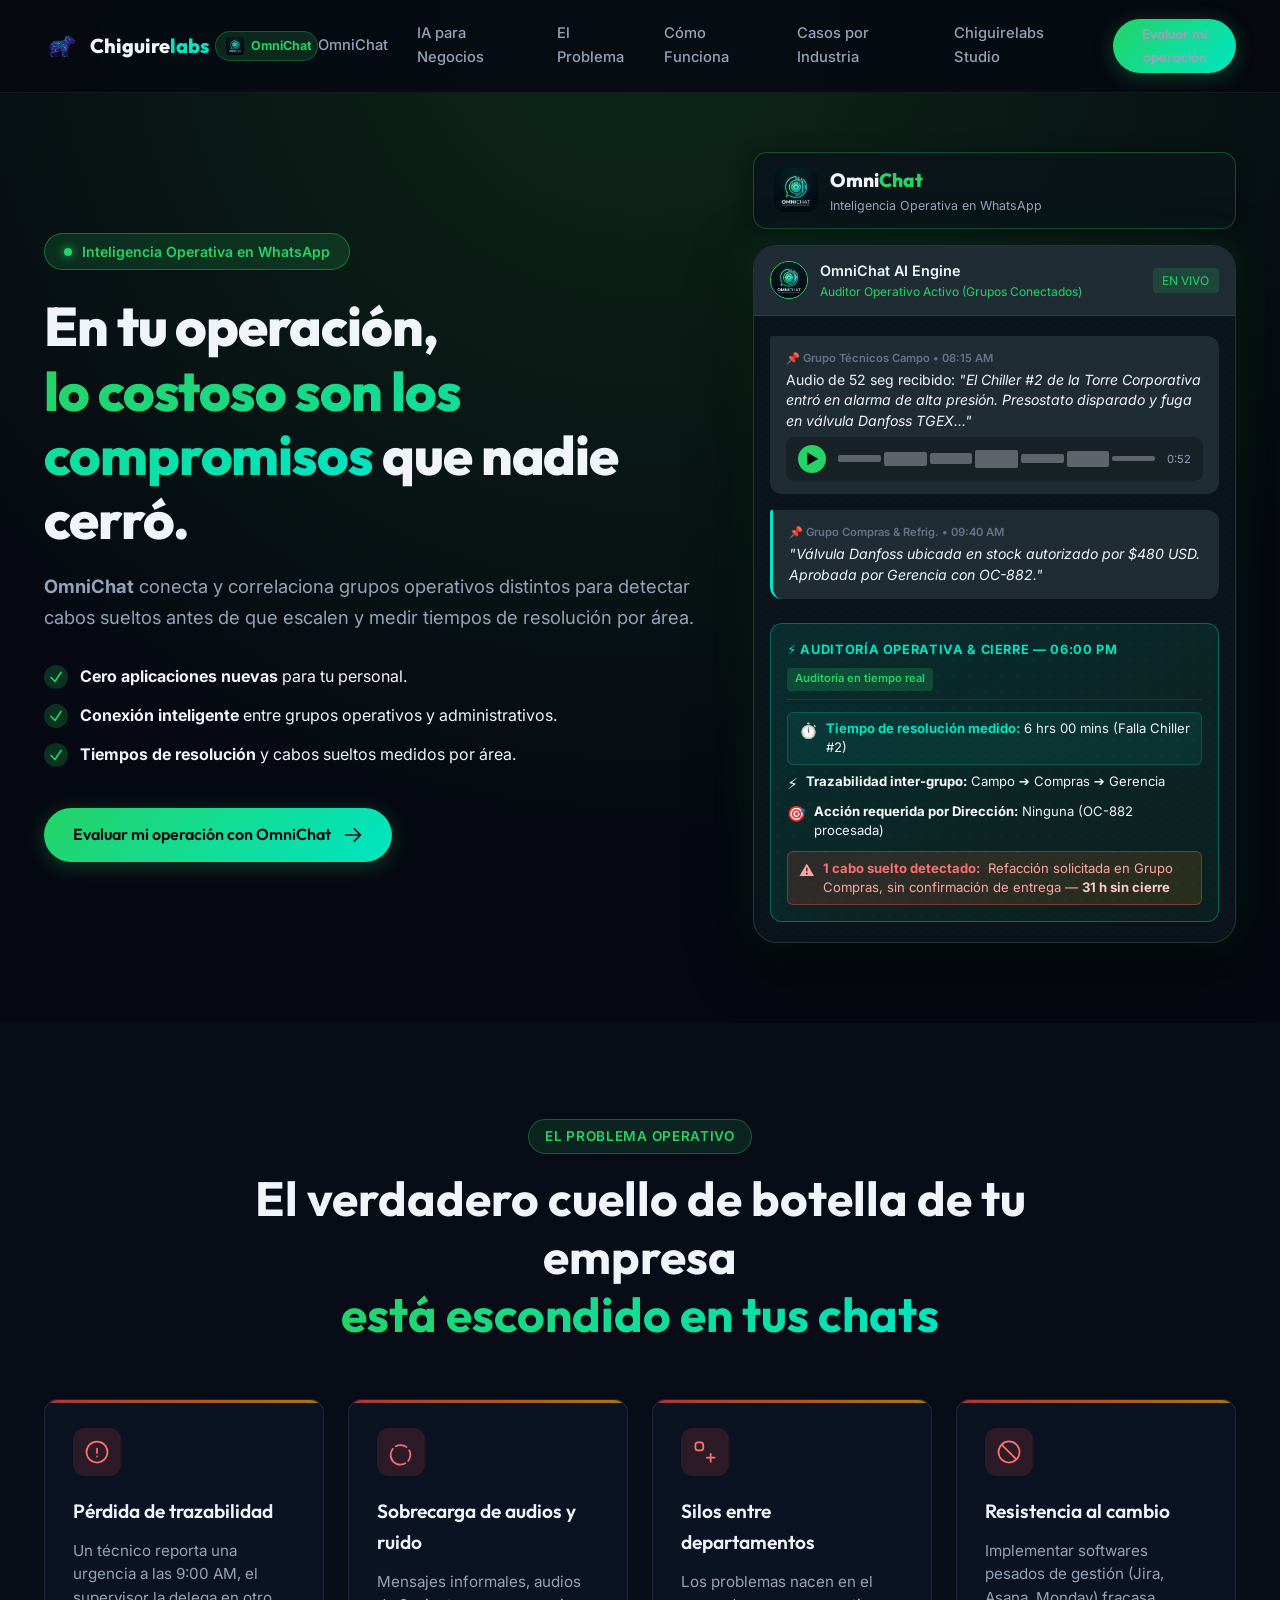
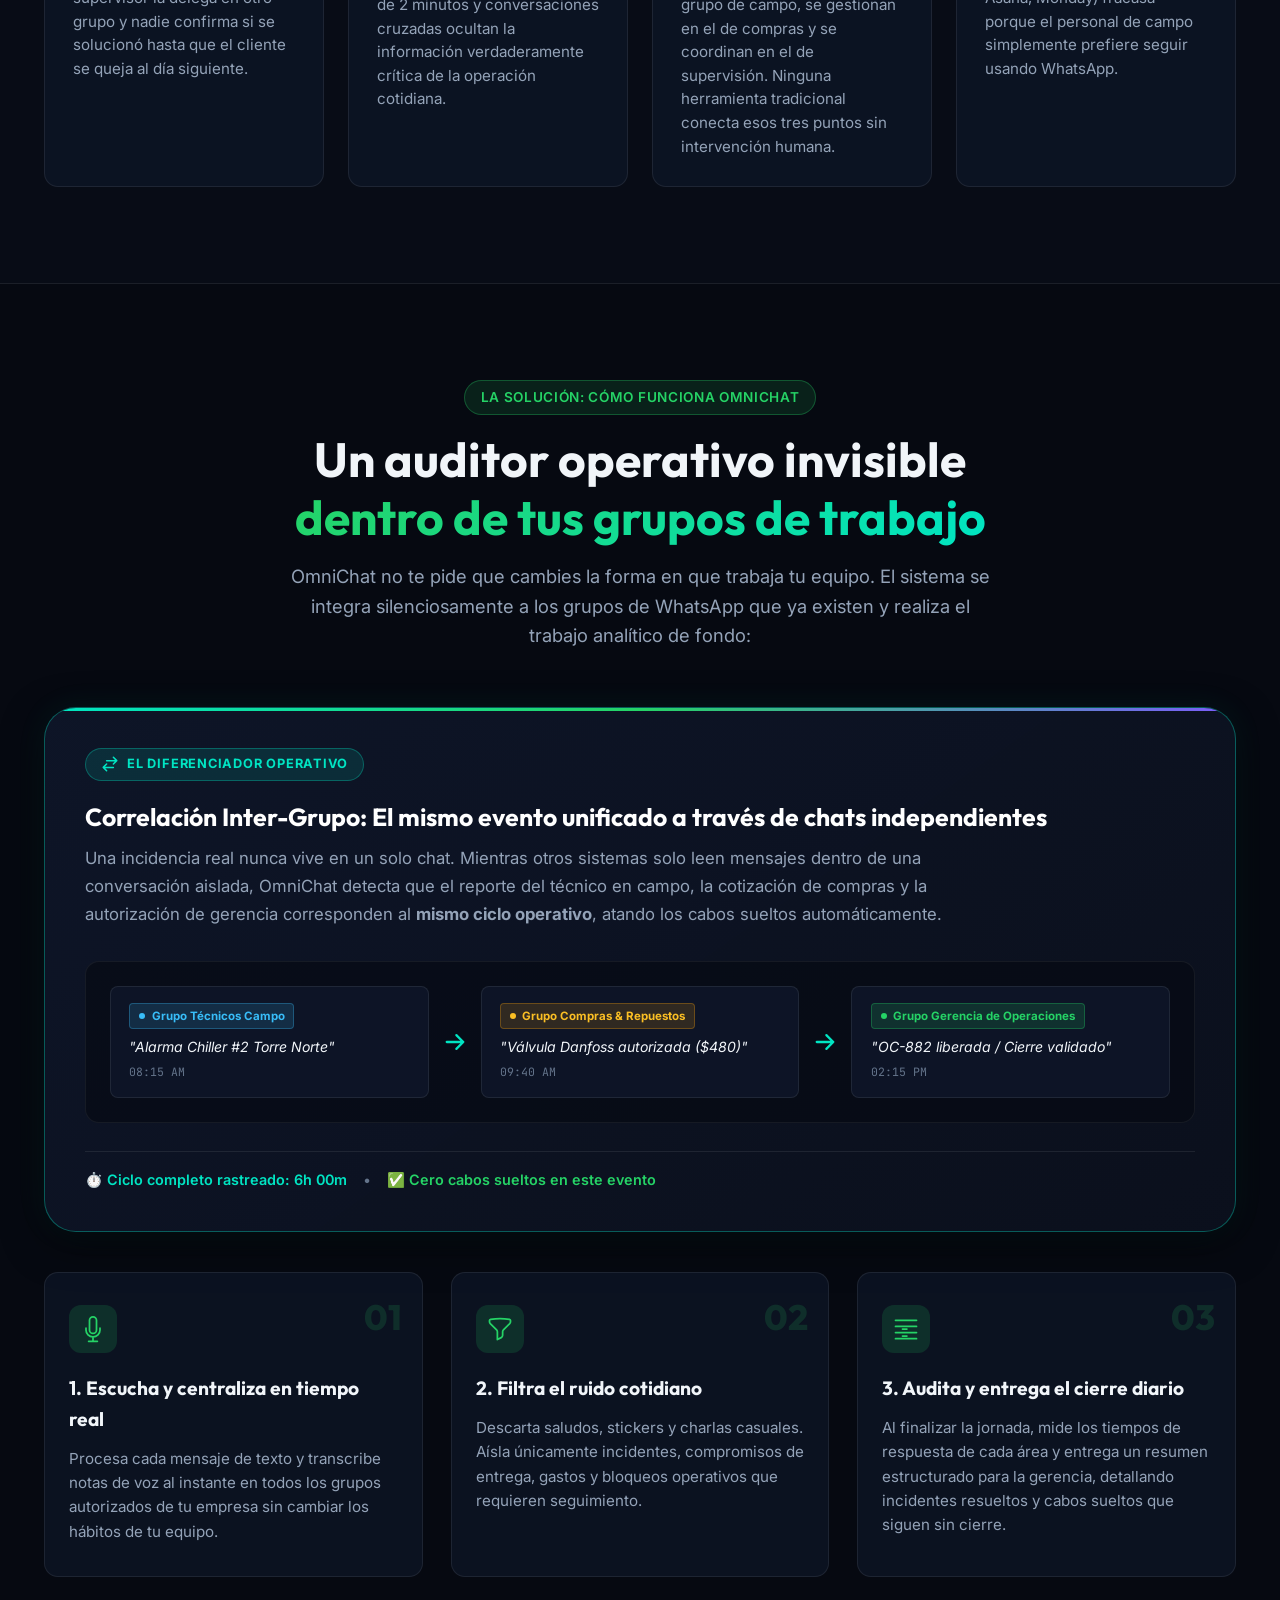
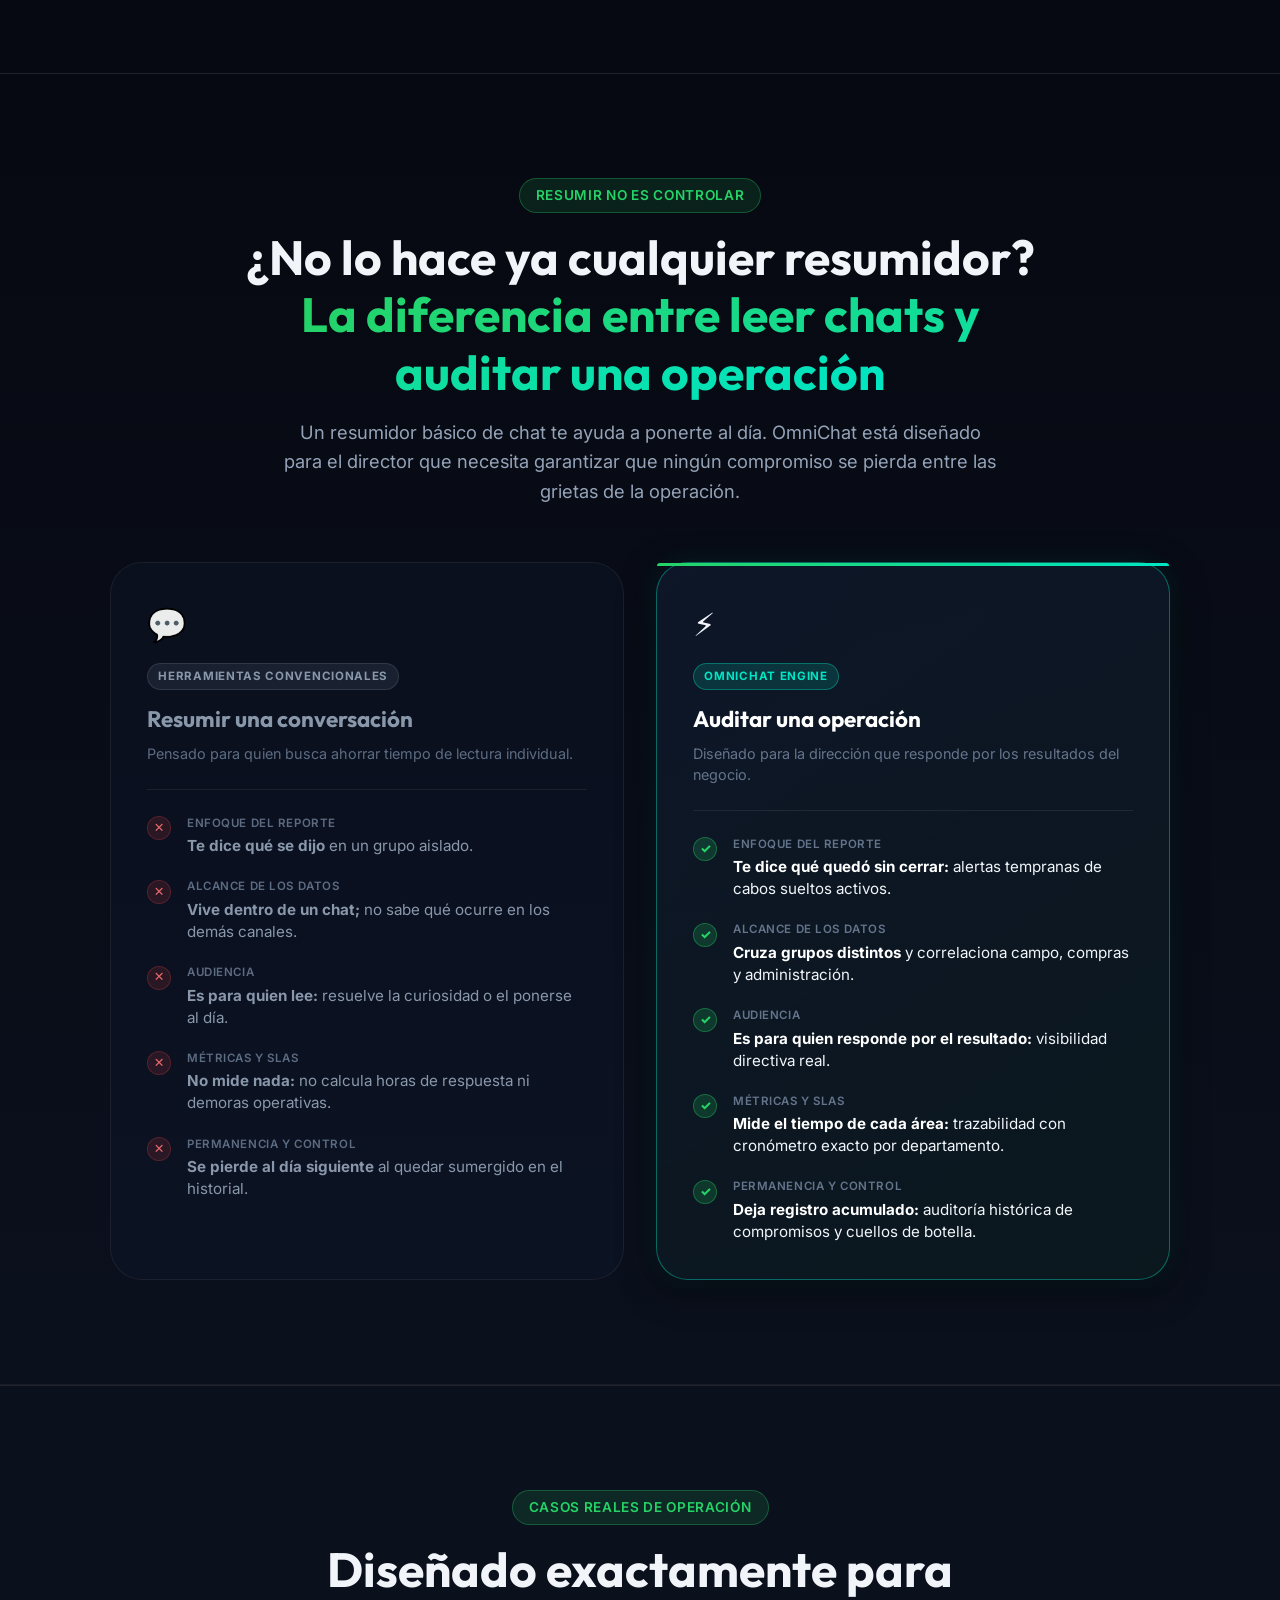
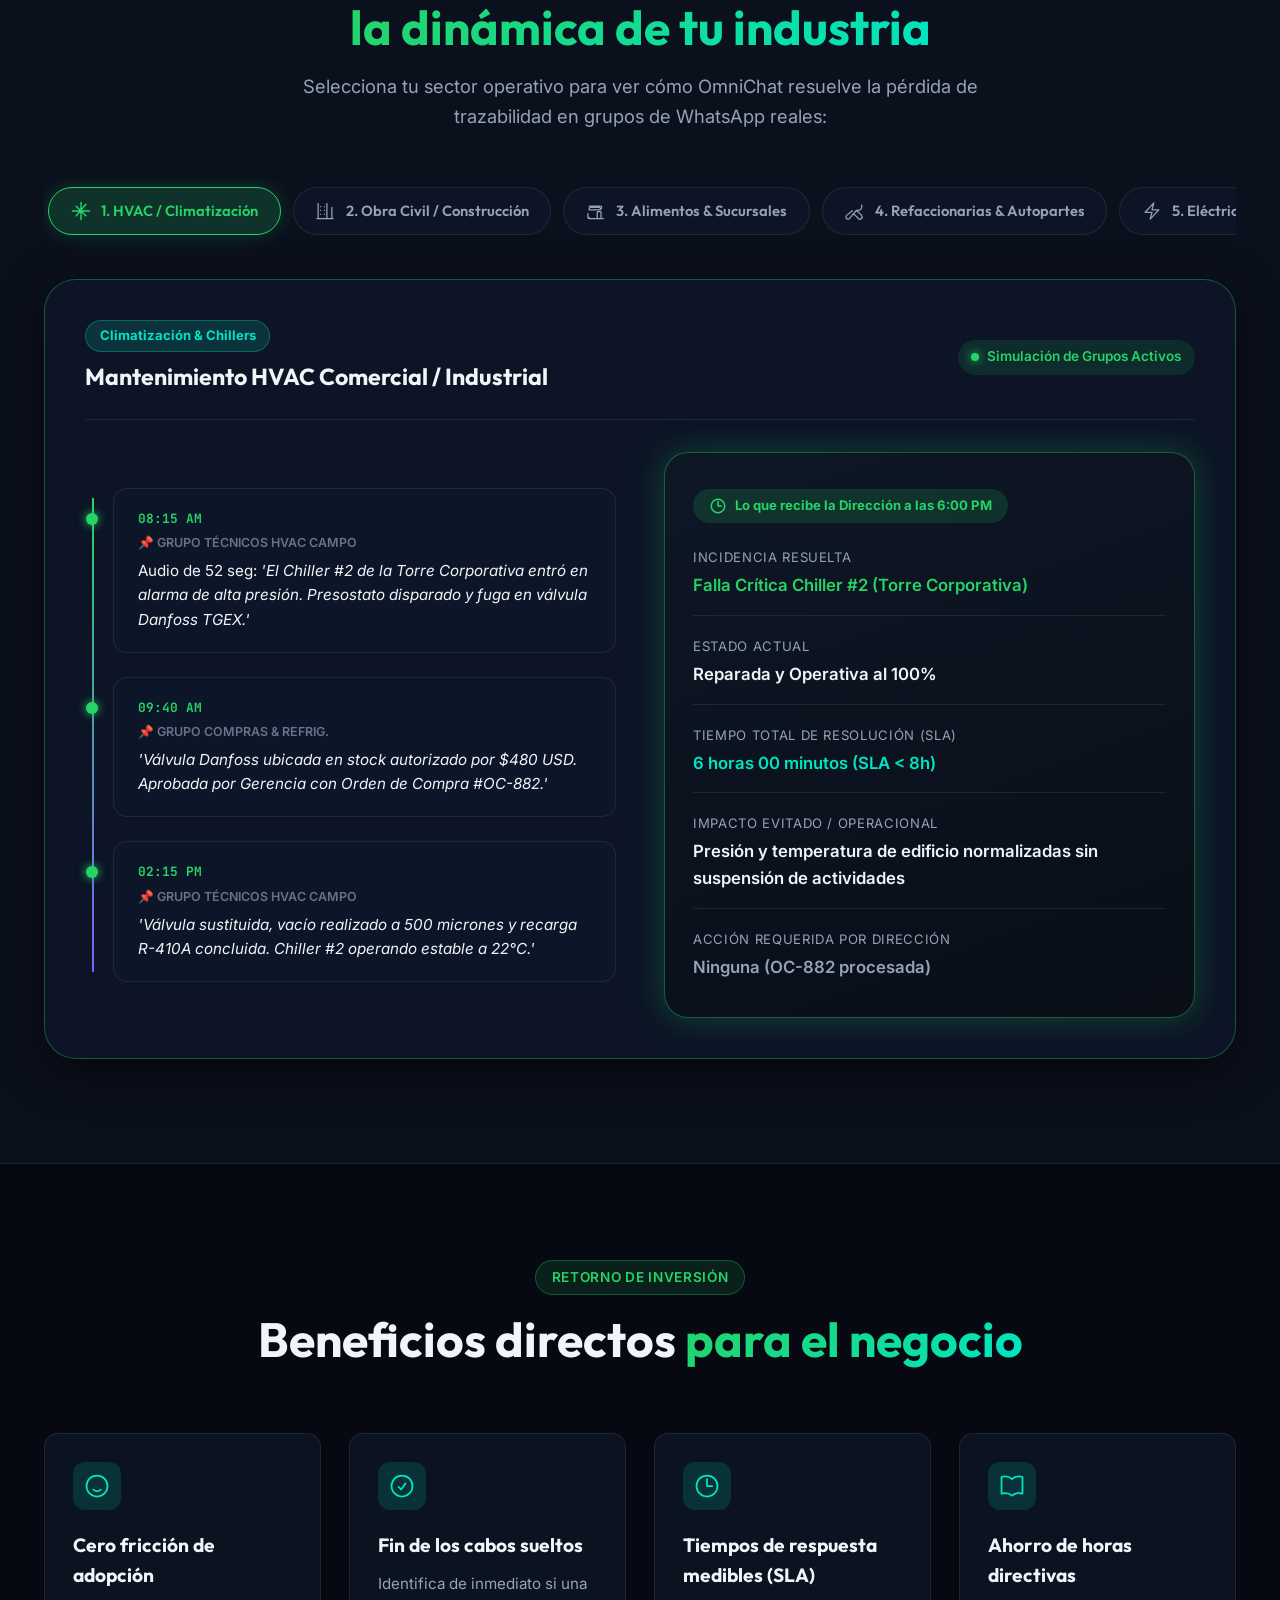
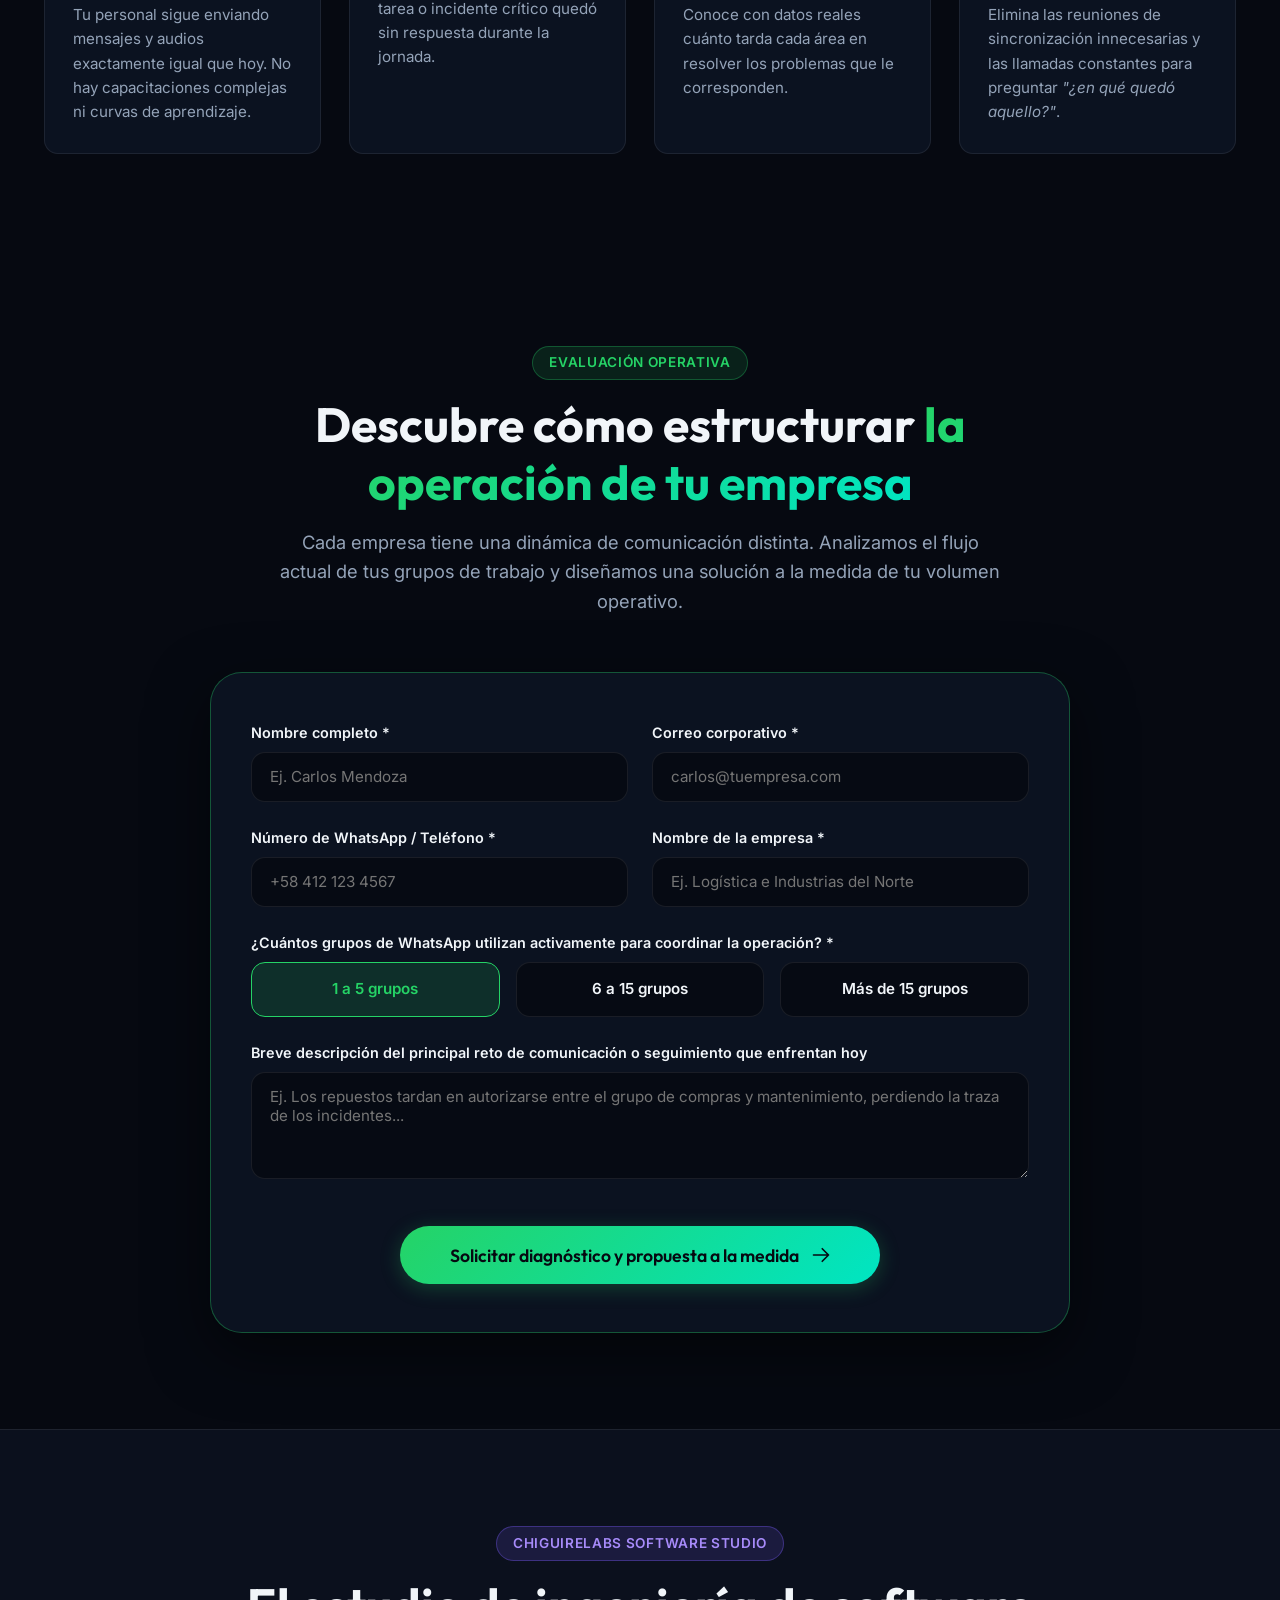
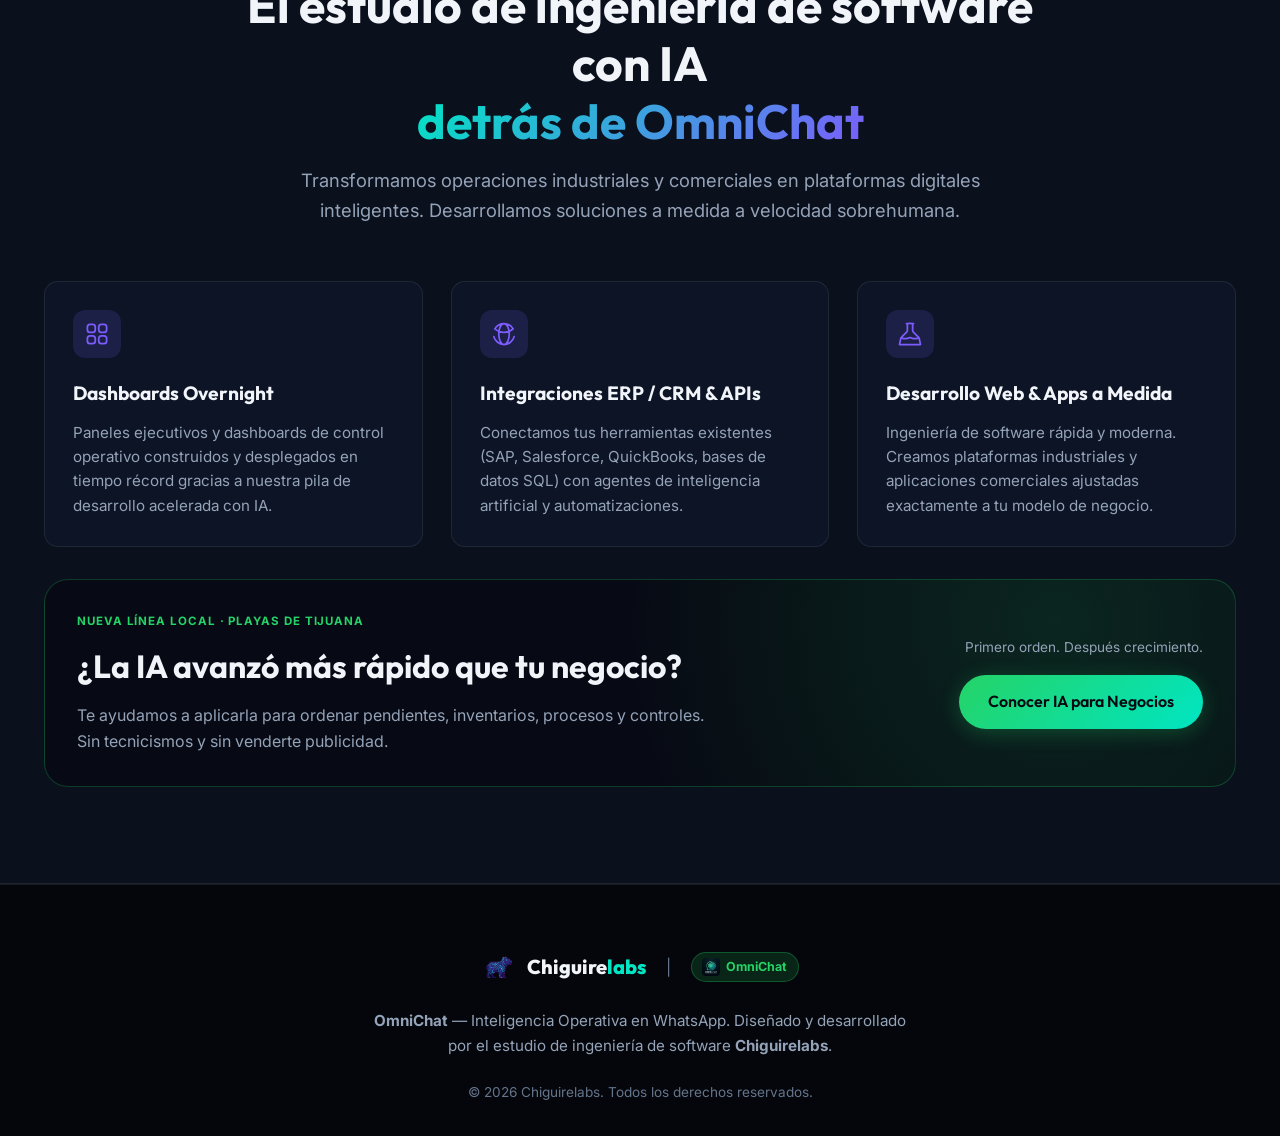
==== index.html @ ab6cb6d9 "feat: launch Negocio en Orden landing page" ====
<!DOCTYPE html>
<html lang="es">
<head>
  <meta charset="UTF-8">
  <meta name="viewport" content="width=device-width, initial-scale=1.0">
  <title>OmniChat — Auditoría Operativa y Control de Cabos Sueltos en WhatsApp | Chiguirelabs</title>
  <meta name="description" content="OmniChat audita los grupos de WhatsApp de tu empresa: detecta compromisos y cabos sueltos sin resolver, correlaciona áreas y mide tiempos de resolución reales.">
  
  <meta property="og:title" content="OmniChat — Auditoría Operativa y Control de Cabos Sueltos en WhatsApp">
  <meta property="og:description" content="Detecta compromisos sin cierre y mide tiempos de resolución cruzando todos tus grupos operativos de WhatsApp.">
  <meta property="og:type" content="website">

  <!-- Favicon -->
  <link rel="icon" type="image/jpg" href="images/omnichat_logo_pulse.jpg">

  <!-- Fonts -->
  <link rel="preconnect" href="https://fonts.googleapis.com">
  <link rel="preconnect" href="https://fonts.gstatic.com" crossorigin>
  <link href="https://fonts.googleapis.com/css2?family=Inter:wght@300;400;500;600;700&family=JetBrains+Mono:wght@400;500;600;700&family=Outfit:wght@400;500;600;700;800;900&display=swap" rel="stylesheet">

  <!-- Stylesheet -->
  <link rel="stylesheet" href="styles.css">
</head>
<body>

  <!-- ═══════════════ NAVIGATION ═══════════════ -->
  <nav class="nav" id="main-nav">
    <div class="container nav-inner">
      <div class="brand-wrapper">
        <a href="#" class="nav-brand">
          <img src="images/logo.png" alt="Chiguirelabs Logo" class="chiguire-logo-img">
          <span>Chiguire<span style="color: var(--clr-primary)">labs</span></span>
        </a>
        <div class="product-pill">
          <img src="images/omnichat_logo_pulse.jpg" alt="OmniChat Logo" class="omnichat-mini-logo">
          <span>OmniChat</span>
        </div>
      </div>
      
      <div class="nav-links" id="nav-links">
        <a href="#hero">OmniChat</a>
        <a href="negocios/">IA para Negocios</a>
        <a href="#problema">El Problema</a>
        <a href="#solucion">Cómo Funciona</a>
        <a href="#casos-industria">Casos por Industria</a>
        <a href="#estudio">Chiguirelabs Studio</a>
        <a href="#evaluacion" class="btn btn-primary nav-cta">Evaluar mi operación</a>
      </div>

      <button class="nav-toggle" id="nav-toggle" aria-label="Abrir menú de navegación" aria-expanded="false">
        <svg xmlns="http://www.w3.org/2000/svg" fill="none" viewBox="0 0 24 24" stroke-width="1.5" stroke="currentColor" width="24" height="24">
          <path stroke-linecap="round" stroke-linejoin="round" d="M3.75 6.75h16.5M3.75 12h16.5m-16.5 5.25h16.5" />
        </svg>
      </button>
    </div>
  </nav>

  <!-- ═══════════════ HERO SECTION: OMNICHAT ═══════════════ -->
  <section class="hero" id="hero">
    <div class="container hero-grid">
      <div class="hero-content">
        <div class="hero-tag">
          <span class="pulse-dot"></span>
          Inteligencia Operativa en WhatsApp
        </div>

        <h1>
          En tu operación, <br>
          <span class="gradient-text">lo costoso son los compromisos</span> que nadie cerró.
        </h1>

        <p class="hero-subtitle">
          <strong>OmniChat</strong> conecta y correlaciona grupos operativos distintos para detectar cabos sueltos antes de que escalen y medir tiempos de resolución por área.
        </p>

        <div class="hero-value-props">
          <div class="value-item">
            <div class="value-icon">
              <svg xmlns="http://www.w3.org/2000/svg" fill="none" viewBox="0 0 24 24" stroke-width="2.5" stroke="currentColor" width="16" height="16"><path stroke-linecap="round" stroke-linejoin="round" d="m4.5 12.75 6 6 9-13.5" /></svg>
            </div>
            <span><strong>Cero aplicaciones nuevas</strong> para tu personal.</span>
          </div>
          <div class="value-item">
            <div class="value-icon">
              <svg xmlns="http://www.w3.org/2000/svg" fill="none" viewBox="0 0 24 24" stroke-width="2.5" stroke="currentColor" width="16" height="16"><path stroke-linecap="round" stroke-linejoin="round" d="m4.5 12.75 6 6 9-13.5" /></svg>
            </div>
            <span><strong>Conexión inteligente</strong> entre grupos operativos y administrativos.</span>
          </div>
          <div class="value-item">
            <div class="value-icon">
              <svg xmlns="http://www.w3.org/2000/svg" fill="none" viewBox="0 0 24 24" stroke-width="2.5" stroke="currentColor" width="16" height="16"><path stroke-linecap="round" stroke-linejoin="round" d="m4.5 12.75 6 6 9-13.5" /></svg>
            </div>
            <span><strong>Tiempos de resolución</strong> y cabos sueltos medidos por área.</span>
          </div>
        </div>

        <div class="hero-actions">
          <a href="#evaluacion" class="btn btn-primary">
            Evaluar mi operación con OmniChat
            <svg xmlns="http://www.w3.org/2000/svg" fill="none" viewBox="0 0 24 24" stroke-width="2" stroke="currentColor" width="20" height="20"><path stroke-linecap="round" stroke-linejoin="round" d="M13.5 4.5 21 12m0 0-7.5 7.5M21 12H3" /></svg>
          </a>
        </div>
      </div>

      <!-- Hero Visual Mockup with Official Logo -->
      <div class="hero-visual">
        <div class="omnichat-brand-badge">
          <img src="images/omnichat_logo_pulse.jpg" alt="OmniChat Logo Oficial">
          <div>
            <div class="omnichat-brand-name">Omni<span style="color: var(--clr-wa-green);">Chat</span></div>
            <div style="font-size: 0.78rem; color: var(--clr-text-muted);">Inteligencia Operativa en WhatsApp</div>
          </div>
        </div>

        <div class="wa-mockup-card">
          <div class="wa-header">
            <div class="wa-header-left">
              <img src="images/omnichat_logo_pulse.jpg" alt="OmniChat AI Avatar" class="wa-avatar-img">
              <div>
                <div class="wa-title">OmniChat AI Engine</div>
                <div class="wa-status">Auditor Operativo Activo (Grupos Conectados)</div>
              </div>
            </div>
            <div style="font-size: 0.75rem; color: var(--clr-wa-green); background: rgba(37, 211, 102, 0.15); padding: 0.2rem 0.6rem; border-radius: 4px;">EN VIVO</div>
          </div>

          <div class="wa-body">
            <div class="wa-msg wa-msg-in">
              <div class="wa-msg-meta">📌 Grupo Técnicos Campo • 08:15 AM</div>
              <div>Audio de 52 seg recibido: <i>"El Chiller #2 de la Torre Corporativa entró en alarma de alta presión. Presostato disparado y fuga en válvula Danfoss TGEX..."</i></div>
              <div class="wa-audio-player">
                <div class="wa-play-btn">▶</div>
                <div class="wa-waveform">
                  <div class="wa-bar" style="height: 40%"></div>
                  <div class="wa-bar" style="height: 80%"></div>
                  <div class="wa-bar" style="height: 60%"></div>
                  <div class="wa-bar" style="height: 100%"></div>
                  <div class="wa-bar" style="height: 50%"></div>
                  <div class="wa-bar" style="height: 90%"></div>
                  <div class="wa-bar" style="height: 30%"></div>
                </div>
                <span style="font-size: 0.7rem; color: var(--clr-text-muted);">0:52</span>
              </div>
            </div>

            <div class="wa-msg wa-msg-in" style="border-left: 3px solid var(--clr-primary);">
              <div class="wa-msg-meta">📌 Grupo Compras & Refrig. • 09:40 AM</div>
              <div><i>"Válvula Danfoss ubicada en stock autorizado por $480 USD. Aprobada por Gerencia con OC-882."</i></div>
            </div>

            <!-- Auto Generated Daily Audit & Metrics Preview -->
            <div class="wa-report-box">
              <div class="wa-report-header">
                <span class="wa-report-title">⚡ Auditoría Operativa & Cierre — 06:00 PM</span>
                <span class="wa-report-badge">Auditoría en tiempo real</span>
              </div>
              <div class="wa-report-content">
                <div class="wa-report-item wa-report-metric">
                  <span class="wa-report-icon">⏱️</span>
                  <div><strong>Tiempo de resolución medido:</strong> 6 hrs 00 mins (Falla Chiller #2)</div>
                </div>
                <div class="wa-report-item">
                  <span class="wa-report-icon">⚡</span>
                  <div><strong>Trazabilidad inter-grupo:</strong> Campo ➔ Compras ➔ Gerencia</div>
                </div>
                <div class="wa-report-item">
                  <span class="wa-report-icon">🎯</span>
                  <div><strong>Acción requerida por Dirección:</strong> Ninguna (OC-882 procesada)</div>
                </div>
                <div class="wa-report-item wa-report-loose-end">
                  <span class="wa-report-icon">⚠️</span>
                  <div>
                    <span class="loose-end-tag">1 cabo suelto detectado:</span>
                    <span>Refacción solicitada en Grupo Compras, sin confirmación de entrega — <strong>31 h sin cierre</strong></span>
                  </div>
                </div>
              </div>
            </div>
          </div>
        </div>
      </div>
    </div>
  </section>

  <!-- ═══════════════ EL PROBLEMA OPERATIVO ═══════════════ -->
  <section class="problems-section" id="problema">
    <div class="container">
      <div style="text-align: center; max-width: 800px; margin: 0 auto;">
        <span class="section-label">El Problema Operativo</span>
        <h2 class="section-title">El verdadero cuello de botella de tu empresa <br><span class="gradient-text">está escondido en tus chats</span></h2>
      </div>

      <div class="problems-grid">
        <div class="problem-card">
          <div class="problem-icon">
            <svg xmlns="http://www.w3.org/2000/svg" fill="none" viewBox="0 0 24 24" stroke-width="1.5" stroke="currentColor" width="28" height="28"><path stroke-linecap="round" stroke-linejoin="round" d="M12 9v3.75m9-.75a9 9 0 1 1-18 0 9 9 0 0 1 18 0Zm-9 3.75h.008v.008H12v-.008Z" /></svg>
          </div>
          <h3>Pérdida de trazabilidad</h3>
          <p>Un técnico reporta una urgencia a las 9:00 AM, el supervisor la delega en otro grupo y nadie confirma si se solucionó hasta que el cliente se queja al día siguiente.</p>
        </div>

        <div class="problem-card">
          <div class="problem-icon">
            <svg xmlns="http://www.w3.org/2000/svg" fill="none" viewBox="0 0 24 24" stroke-width="1.5" stroke="currentColor" width="28" height="28"><path stroke-linecap="round" stroke-linejoin="round" d="M19.142 10.581a8.383 8.383 0 0 1 .9 3.82c0 2.008-.705 3.857-1.884 5.316m-2.408 2.01a8.386 8.386 0 0 1-4.25 1.148c-4.634 0-8.39-3.756-8.39-8.39 0-2.008.705-3.857 1.884-5.316m2.408-2.01a8.386 8.386 0 0 1 4.25-1.148c1.942 0 3.73.66 5.152 1.768" /></svg>
          </div>
          <h3>Sobrecarga de audios y ruido</h3>
          <p>Mensajes informales, audios de 2 minutos y conversaciones cruzadas ocultan la información verdaderamente crítica de la operación cotidiana.</p>
        </div>

        <div class="problem-card">
          <div class="problem-icon">
            <svg xmlns="http://www.w3.org/2000/svg" fill="none" viewBox="0 0 24 24" stroke-width="1.5" stroke="currentColor" width="28" height="28"><path stroke-linecap="round" stroke-linejoin="round" d="M13.5 16.875h3.375m0 0h3.375m-3.375 0V13.5m0 3.375v3.375M6 10.5h2.25a2.25 2.25 0 0 0 2.25-2.25V6a2.25 2.25 0 0 0-2.25-2.25H6A2.25 2.25 0 0 0 3.75 6v2.25A2.25 2.25 0 0 0 6 10.5Z" /></svg>
          </div>
          <h3>Silos entre departamentos</h3>
          <p>Los problemas nacen en el grupo de campo, se gestionan en el de compras y se coordinan en el de supervisión. Ninguna herramienta tradicional conecta esos tres puntos sin intervención humana.</p>
        </div>

        <div class="problem-card">
          <div class="problem-icon">
            <svg xmlns="http://www.w3.org/2000/svg" fill="none" viewBox="0 0 24 24" stroke-width="1.5" stroke="currentColor" width="28" height="28"><path stroke-linecap="round" stroke-linejoin="round" d="M18.364 18.364A9 9 0 0 0 5.636 5.636m12.728 12.728A9 9 0 0 1 5.636 5.636m12.728 12.728L5.636 5.636" /></svg>
          </div>
          <h3>Resistencia al cambio</h3>
          <p>Implementar softwares pesados de gestión (Jira, Asana, Monday) fracasa porque el personal de campo simplemente prefiere seguir usando WhatsApp.</p>
        </div>
      </div>
    </div>
  </section>

  <!-- ═══════════════ LA SOLUCIÓN: CÓMO FUNCIONA ═══════════════ -->
  <section class="solution-section" id="solucion">
    <div class="container">
      <div style="text-align: center; max-width: 800px; margin: 0 auto;">
        <span class="section-label">La Solución: Cómo Funciona OmniChat</span>
        <h2 class="section-title">Un auditor operativo invisible <br><span class="gradient-text">dentro de tus grupos de trabajo</span></h2>
        <p class="section-subtitle">
          OmniChat no te pide que cambies la forma en que trabaja tu equipo. El sistema se integra silenciosamente a los grupos de WhatsApp que ya existen y realiza el trabajo analítico de fondo:
        </p>
      </div>

      <!-- Core Thesis: Inter-Group Correlation Feature Box -->
      <div class="intergroup-hero-card">
        <div class="intergroup-badge">
          <svg xmlns="http://www.w3.org/2000/svg" fill="none" viewBox="0 0 24 24" stroke-width="2" stroke="currentColor" width="18" height="18"><path stroke-linecap="round" stroke-linejoin="round" d="M7.5 21 3 16.5m0 0L7.5 12M3 16.5h13.5m0-13.5L21 7.5m0 0L16.5 12M21 7.5H7.5" /></svg>
          El Diferenciador Operativo
        </div>
        <div class="intergroup-content">
          <div class="intergroup-text">
            <h3>Correlación Inter-Grupo: El mismo evento unificado a través de chats independientes</h3>
            <p>
              Una incidencia real nunca vive en un solo chat. Mientras otros sistemas solo leen mensajes dentro de una conversación aislada, OmniChat detecta que el reporte del técnico en campo, la cotización de compras y la autorización de gerencia corresponden al <strong>mismo ciclo operativo</strong>, atando los cabos sueltos automáticamente.
            </p>
          </div>
          
          <div class="intergroup-flow-visual">
            <div class="flow-step">
              <div class="flow-pill flow-pill-field">
                <span class="flow-dot"></span>
                <span class="flow-group-name">Grupo Técnicos Campo</span>
              </div>
              <div class="flow-msg">"Alarma Chiller #2 Torre Norte"</div>
              <div class="flow-time">08:15 AM</div>
            </div>

            <div class="flow-connector" aria-hidden="true">
              <svg xmlns="http://www.w3.org/2000/svg" fill="none" viewBox="0 0 24 24" stroke-width="2.5" stroke="currentColor"><path stroke-linecap="round" stroke-linejoin="round" d="M13.5 4.5 21 12m0 0-7.5 7.5M21 12H3" /></svg>
            </div>

            <div class="flow-step">
              <div class="flow-pill flow-pill-procurement">
                <span class="flow-dot"></span>
                <span class="flow-group-name">Grupo Compras & Repuestos</span>
              </div>
              <div class="flow-msg">"Válvula Danfoss autorizada ($480)"</div>
              <div class="flow-time">09:40 AM</div>
            </div>

            <div class="flow-connector" aria-hidden="true">
              <svg xmlns="http://www.w3.org/2000/svg" fill="none" viewBox="0 0 24 24" stroke-width="2.5" stroke="currentColor"><path stroke-linecap="round" stroke-linejoin="round" d="M13.5 4.5 21 12m0 0-7.5 7.5M21 12H3" /></svg>
            </div>

            <div class="flow-step">
              <div class="flow-pill flow-pill-management">
                <span class="flow-dot"></span>
                <span class="flow-group-name">Grupo Gerencia de Operaciones</span>
              </div>
              <div class="flow-msg">"OC-882 liberada / Cierre validado"</div>
              <div class="flow-time">02:15 PM</div>
            </div>
          </div>

          <div class="intergroup-metric-footer">
            <span class="metric-highlight">⏱️ Ciclo completo rastreado: 6h 00m</span>
            <span class="metric-divider">•</span>
            <span class="metric-check">✅ Cero cabos sueltos en este evento</span>
          </div>
        </div>
      </div>

      <div class="solution-steps">
        <div class="step-card">
          <span class="step-number">01</span>
          <div class="step-icon">
            <svg xmlns="http://www.w3.org/2000/svg" fill="none" viewBox="0 0 24 24" stroke-width="1.5" stroke="currentColor" width="28" height="28"><path stroke-linecap="round" stroke-linejoin="round" d="M12 18.75a6 6 0 0 0 6-6v-1.5m-6 7.5a6 6 0 0 1-6-6v-1.5m6 7.5v3.75m-3.75 0h7.5M12 15.75a3 3 0 0 1-3-3V4.5a3 3 0 1 1 6 0v8.25a3 3 0 0 1-3 3Z" /></svg>
          </div>
          <h3>1. Escucha y centraliza en tiempo real</h3>
          <p>Procesa cada mensaje de texto y transcribe notas de voz al instante en todos los grupos autorizados de tu empresa sin cambiar los hábitos de tu equipo.</p>
        </div>

        <div class="step-card">
          <span class="step-number">02</span>
          <div class="step-icon">
            <svg xmlns="http://www.w3.org/2000/svg" fill="none" viewBox="0 0 24 24" stroke-width="1.5" stroke="currentColor" width="28" height="28"><path stroke-linecap="round" stroke-linejoin="round" d="M12 3c2.755 0 5.455.232 8.083.678.533.09.917.556.917 1.096v1.044a2.25 2.25 0 0 1-.659 1.591l-5.432 5.432a2.25 2.25 0 0 0-.659 1.591v2.927a2.25 2.25 0 0 1-1.244 2.013L9.75 21v-6.568a2.25 2.25 0 0 0-.659-1.591L3.659 7.409A2.25 2.25 0 0 1 3 5.818V4.774c0-.54.384-1.006.917-1.096A48.32 48.32 0 0 1 12 3Z" /></svg>
          </div>
          <h3>2. Filtra el ruido cotidiano</h3>
          <p>Descarta saludos, stickers y charlas casuales. Aísla únicamente incidentes, compromisos de entrega, gastos y bloqueos operativos que requieren seguimiento.</p>
        </div>

        <div class="step-card">
          <span class="step-number">03</span>
          <div class="step-icon">
            <svg xmlns="http://www.w3.org/2000/svg" fill="none" viewBox="0 0 24 24" stroke-width="1.5" stroke="currentColor" width="28" height="28"><path stroke-linecap="round" stroke-linejoin="round" d="M9 12h3.75M9 15h3.75M9 18h3.75M3 4.5h18M3 9.75h18M3 15h18M3 20.25h18" /></svg>
          </div>
          <h3>3. Audita y entrega el cierre diario</h3>
          <p>Al finalizar la jornada, mide los tiempos de respuesta de cada área y entrega un resumen estructurado para la gerencia, detallando incidentes resueltos y cabos sueltos que siguen sin cierre.</p>
        </div>
      </div>
    </div>
  </section>

  <!-- ═══════════════ DIFERENCIACIÓN: RESUMIR VS AUDITAR ═══════════════ -->
  <section class="differentiation-section" id="diferenciacion">
    <div class="container">
      <div style="text-align: center; max-width: 820px; margin: 0 auto 3.5rem;">
        <span class="section-label">Resumir no es Controlar</span>
        <h2 class="section-title">¿No lo hace ya cualquier resumidor? <br><span class="gradient-text">La diferencia entre leer chats y auditar una operación</span></h2>
        <p class="section-subtitle">
          Un resumidor básico de chat te ayuda a ponerte al día. OmniChat está diseñado para el director que necesita garantizar que ningún compromiso se pierda entre las grietas de la operación.
        </p>
      </div>

      <div class="diff-comparison-wrapper">
        <div class="diff-grid">
          <!-- Column A: Resumir una conversación -->
          <div class="diff-col diff-col-chat">
            <div class="diff-col-header">
              <div class="diff-col-icon">💬</div>
              <div class="diff-col-badge badge-neutral">Herramientas Convencionales</div>
              <h3>Resumir una conversación</h3>
              <p class="diff-col-desc">Pensado para quien busca ahorrar tiempo de lectura individual.</p>
            </div>

            <div class="diff-items-list">
              <div class="diff-row-item">
                <div class="diff-row-icon cross">✕</div>
                <div class="diff-row-body">
                  <span class="diff-axis-label">Enfoque del reporte</span>
                  <div class="diff-row-text"><strong>Te dice qué se dijo</strong> en un grupo aislado.</div>
                </div>
              </div>

              <div class="diff-row-item">
                <div class="diff-row-icon cross">✕</div>
                <div class="diff-row-body">
                  <span class="diff-axis-label">Alcance de los datos</span>
                  <div class="diff-row-text"><strong>Vive dentro de un chat;</strong> no sabe qué ocurre en los demás canales.</div>
                </div>
              </div>

              <div class="diff-row-item">
                <div class="diff-row-icon cross">✕</div>
                <div class="diff-row-body">
                  <span class="diff-axis-label">Audiencia</span>
                  <div class="diff-row-text"><strong>Es para quien lee:</strong> resuelve la curiosidad o el ponerse al día.</div>
                </div>
              </div>

              <div class="diff-row-item">
                <div class="diff-row-icon cross">✕</div>
                <div class="diff-row-body">
                  <span class="diff-axis-label">Métricas y SLAs</span>
                  <div class="diff-row-text"><strong>No mide nada:</strong> no calcula horas de respuesta ni demoras operativas.</div>
                </div>
              </div>

              <div class="diff-row-item">
                <div class="diff-row-icon cross">✕</div>
                <div class="diff-row-body">
                  <span class="diff-axis-label">Permanencia y control</span>
                  <div class="diff-row-text"><strong>Se pierde al día siguiente</strong> al quedar sumergido en el historial.</div>
                </div>
              </div>
            </div>
          </div>

          <!-- Column B: Auditar una operación (OmniChat) -->
          <div class="diff-col diff-col-audit">
            <div class="diff-col-header">
              <div class="diff-col-icon">⚡</div>
              <div class="diff-col-badge badge-brand">OmniChat Engine</div>
              <h3>Auditar una operación</h3>
              <p class="diff-col-desc">Diseñado para la dirección que responde por los resultados del negocio.</p>
            </div>

            <div class="diff-items-list">
              <div class="diff-row-item">
                <div class="diff-row-icon check">✓</div>
                <div class="diff-row-body">
                  <span class="diff-axis-label">Enfoque del reporte</span>
                  <div class="diff-row-text"><strong>Te dice qué quedó sin cerrar:</strong> alertas tempranas de cabos sueltos activos.</div>
                </div>
              </div>

              <div class="diff-row-item">
                <div class="diff-row-icon check">✓</div>
                <div class="diff-row-body">
                  <span class="diff-axis-label">Alcance de los datos</span>
                  <div class="diff-row-text"><strong>Cruza grupos distintos</strong> y correlaciona campo, compras y administración.</div>
                </div>
              </div>

              <div class="diff-row-item">
                <div class="diff-row-icon check">✓</div>
                <div class="diff-row-body">
                  <span class="diff-axis-label">Audiencia</span>
                  <div class="diff-row-text"><strong>Es para quien responde por el resultado:</strong> visibilidad directiva real.</div>
                </div>
              </div>

              <div class="diff-row-item">
                <div class="diff-row-icon check">✓</div>
                <div class="diff-row-body">
                  <span class="diff-axis-label">Métricas y SLAs</span>
                  <div class="diff-row-text"><strong>Mide el tiempo de cada área:</strong> trazabilidad con cronómetro exacto por departamento.</div>
                </div>
              </div>

              <div class="diff-row-item">
                <div class="diff-row-icon check">✓</div>
                <div class="diff-row-body">
                  <span class="diff-axis-label">Permanencia y control</span>
                  <div class="diff-row-text"><strong>Deja registro acumulado:</strong> auditoría histórica de compromisos y cuellos de botella.</div>
                </div>
              </div>
            </div>
          </div>
        </div>
      </div>
    </div>
  </section>

  <!-- ═══════════════ CASOS REALES POR INDUSTRIA (INTERACTIVO) ═══════════════ -->
  <section class="industry-section" id="casos-industria">
    <div class="container">
      <div style="text-align: center; max-width: 820px; margin: 0 auto;">
        <span class="section-label">Casos Reales de Operación</span>
        <h2 class="section-title">Diseñado exactamente para <br><span class="gradient-text">la dinámica de tu industria</span></h2>
        <p class="section-subtitle">
          Selecciona tu sector operativo para ver cómo OmniChat resuelve la pérdida de trazabilidad en grupos de WhatsApp reales:
        </p>
      </div>

      <!-- Industry Tabs Bar with Custom Vector SVGs -->
      <div class="industry-tabs-bar" id="industry-tabs-bar">
        <button class="ind-tab-btn active" data-ind="hvac">
          <svg xmlns="http://www.w3.org/2000/svg" fill="none" viewBox="0 0 24 24" stroke-width="1.5" stroke="currentColor"><path stroke-linecap="round" stroke-linejoin="round" d="M12 3v18m9-9H3m14.071-7.071L6.929 17.071m10.142 0L6.929 6.929" /></svg>
          1. HVAC / Climatización
        </button>

        <button class="ind-tab-btn" data-ind="obra">
          <svg xmlns="http://www.w3.org/2000/svg" fill="none" viewBox="0 0 24 24" stroke-width="1.5" stroke="currentColor"><path stroke-linecap="round" stroke-linejoin="round" d="M2.25 21h19.5m-18-18v18m10.5-18v18m6-13.5V21M6.75 6.75h.008v.008H6.75V6.75Zm0 4.5h.008v.008H6.75v-.008Zm0 4.5h.008v.008H6.75v-.008Zm4.5-9h.008v.008h-.008V6.75Zm0 4.5h.008v.008h-.008v-.008Zm0 4.5h.008v.008h-.008v-.008Z" /></svg>
          2. Obra Civil / Construcción
        </button>

        <button class="ind-tab-btn" data-ind="alimentos">
          <svg xmlns="http://www.w3.org/2000/svg" fill="none" viewBox="0 0 24 24" stroke-width="1.5" stroke="currentColor"><path stroke-linecap="round" stroke-linejoin="round" d="M13.5 21v-7.5a.75.75 0 0 1 .75-.75h3a.75.75 0 0 1 .75.75V21m-4.5 0H21m-8.25 0H3.75m0 0a1.5 1.5 0 0 1-1.5-1.5V15m1.5 6v-1.5m0-10.5a1.5 1.5 0 0 1 1.5-1.5h10.5a1.5 1.5 0 0 1 1.5 1.5v1.5H3.75V9Zm15 0V7.5a1.5 1.5 0 0 0-1.5-1.5H3.75" /></svg>
          3. Alimentos & Sucursales
        </button>

        <button class="ind-tab-btn" data-ind="refaccionaria">
          <svg xmlns="http://www.w3.org/2000/svg" fill="none" viewBox="0 0 24 24" stroke-width="1.5" stroke="currentColor"><path stroke-linecap="round" stroke-linejoin="round" d="M11.42 15.17 17.25 21A2.652 2.652 0 0 0 21 17.25l-5.877-5.877M11.42 15.17l2.496-3.03c.317-.384.74-.626 1.208-.766M11.42 15.17l-4.655 5.653a2.548 2.548 0 1 1-3.586-3.586l6.837-5.63m5.108-.233c.55-.164 1.163-.188 1.743-.14a4.5 4.5 0 0 0 4.486-4.486c-.048-.58-.072-1.193-.236-1.743M15.17 11.42 12 14.59" /></svg>
          4. Refaccionarias & Autopartes
        </button>

        <button class="ind-tab-btn" data-ind="electrico">
          <svg xmlns="http://www.w3.org/2000/svg" fill="none" viewBox="0 0 24 24" stroke-width="1.5" stroke="currentColor"><path stroke-linecap="round" stroke-linejoin="round" d="m3.75 13.5 10.5-11.25L12 10.5h8.25L9.75 21.75 12 13.5H3.75Z" /></svg>
          5. Eléctrico & Mecánico
        </button>

        <button class="ind-tab-btn" data-ind="transporte">
          <svg xmlns="http://www.w3.org/2000/svg" fill="none" viewBox="0 0 24 24" stroke-width="1.5" stroke="currentColor"><path stroke-linecap="round" stroke-linejoin="round" d="M8.25 18.75a1.5 1.5 0 0 1-3 0m3 0a1.5 1.5 0 0 0-3 0m3 0h6m-9 0H3.375a1.125 1.125 0 0 1-1.125-1.125V14.25m17.25 4.5a1.5 1.5 0 0 1-3 0m3 0a1.5 1.5 0 0 0-3 0m3 0h1.125c.621 0 1.129-.504 1.09-1.124a17.902 17.902 0 0 0-3.213-9.193 2.056 2.056 0 0 0-1.58-.86H14.25M16.5 18.75h-2.25m0-11.25v11.25m0-11.25h-6.75a2.25 2.25 0 0 0-2.25 2.25v6" /></svg>
          6. Transporte & Logística
        </button>

        <button class="ind-tab-btn" data-ind="cedis">
          <svg xmlns="http://www.w3.org/2000/svg" fill="none" viewBox="0 0 24 24" stroke-width="1.5" stroke="currentColor"><path stroke-linecap="round" stroke-linejoin="round" d="M3.75 21h16.5M4.5 3h15M5.25 3v18m13.5-18v18M9 6.75h6.75M9 11.25h6.75M9 15.75h6.75" /></svg>
          7. CEDIS & Almacén
        </button>
      </div>


      <!-- Industry Display Card -->
      <div class="industry-display-card" id="industry-display-card">
        <div class="industry-header-info">
          <div>
            <span class="ind-tag-badge" id="ind-tag">Climatización & Chillers</span>
            <h3 style="font-family: var(--ff-heading); font-size: 1.45rem; font-weight: 700; margin-top: 0.35rem;" id="ind-title">Mantenimiento HVAC Comercial / Industrial</h3>
          </div>
          <div style="font-size: 0.85rem; color: var(--clr-wa-green); font-weight: 600; display: flex; align-items: center; gap: 0.5rem; background: rgba(37, 211, 102, 0.12); padding: 0.4rem 0.85rem; border-radius: var(--radius-pill);">
            <span class="pulse-dot"></span>
            Simulación de Grupos Activos
          </div>
        </div>

        <div class="timeline-grid" style="margin-top: 1rem;">
          <!-- Dynamic WhatsApp Chat Flow -->
          <div class="timeline-container" id="ind-chat-container">
            <!-- Rendered dynamically by JS -->
          </div>

          <!-- Dynamic Executive Output Card -->
          <div class="report-card" id="ind-report-card">
            <div class="report-header-badge">
              <svg xmlns="http://www.w3.org/2000/svg" fill="none" viewBox="0 0 24 24" stroke-width="2" stroke="currentColor" width="18" height="18"><path stroke-linecap="round" stroke-linejoin="round" d="M12 6v6h4.5m4.5 0a9 9 0 1 1-18 0 9 9 0 0 1 18 0Z" /></svg>
              Lo que recibe la Dirección a las 6:00 PM
            </div>

            <div class="report-item">
              <div class="report-label">Incidencia Resuelta</div>
              <div class="report-value" id="rep-title" style="color: var(--clr-wa-green);">Falla Crítica Chiller #2 (Torre Corporativa)</div>
            </div>

            <div class="report-item">
              <div class="report-label">Estado Actual</div>
              <div class="report-value" id="rep-status">Reparada y Operativa al 100%</div>
            </div>

            <div class="report-item">
              <div class="report-label">Tiempo total de resolución (SLA)</div>
              <div class="report-value" id="rep-sla" style="color: var(--clr-primary);">6 horas 00 minutos</div>
            </div>

            <div class="report-item">
              <div class="report-label">Impacto Evitado / Operacional</div>
              <div class="report-value" id="rep-impact" style="color: var(--clr-text);">Presión y temperatura de edificio normalizadas sin suspensión de actividades</div>
            </div>

            <div class="report-item">
              <div class="report-label">Acción requerida por Dirección</div>
              <div class="report-value" id="rep-action" style="color: var(--clr-text-muted);">Ninguna (OC-882 procesada)</div>
            </div>
          </div>
        </div>
      </div>
    </div>
  </section>

  <!-- ═══════════════ BENEFICIOS DIRECTOS ═══════════════ -->
  <section class="benefits-section" id="beneficios">
    <div class="container">
      <div style="text-align: center; max-width: 800px; margin: 0 auto;">
        <span class="section-label">Retorno de Inversión</span>
        <h2 class="section-title">Beneficios directos <span class="gradient-text">para el negocio</span></h2>
      </div>

      <div class="benefits-grid">
        <div class="benefit-card">
          <div class="benefit-icon">
            <svg xmlns="http://www.w3.org/2000/svg" fill="none" viewBox="0 0 24 24" stroke-width="1.5" stroke="currentColor" width="28" height="28"><path stroke-linecap="round" stroke-linejoin="round" d="M15.182 15.182a4.5 4.5 0 0 1-6.364 0M21 12a9 9 0 1 1-18 0 9 9 0 0 1 18 0Z" /></svg>
          </div>
          <h3>Cero fricción de adopción</h3>
          <p>Tu personal sigue enviando mensajes y audios exactamente igual que hoy. No hay capacitaciones complejas ni curvas de aprendizaje.</p>
        </div>

        <div class="benefit-card">
          <div class="benefit-icon">
            <svg xmlns="http://www.w3.org/2000/svg" fill="none" viewBox="0 0 24 24" stroke-width="1.5" stroke="currentColor" width="28" height="28"><path stroke-linecap="round" stroke-linejoin="round" d="M9 12.75 11.25 15 15 9.75M21 12a9 9 0 1 1-18 0 9 9 0 0 1 18 0Z" /></svg>
          </div>
          <h3>Fin de los cabos sueltos</h3>
          <p>Identifica de inmediato si una tarea o incidente crítico quedó sin respuesta durante la jornada.</p>
        </div>

        <div class="benefit-card">
          <div class="benefit-icon">
            <svg xmlns="http://www.w3.org/2000/svg" fill="none" viewBox="0 0 24 24" stroke-width="1.5" stroke="currentColor" width="28" height="28"><path stroke-linecap="round" stroke-linejoin="round" d="M12 6v6h4.5m4.5 0a9 9 0 1 1-18 0 9 9 0 0 1 18 0Z" /></svg>
          </div>
          <h3>Tiempos de respuesta medibles (SLA)</h3>
          <p>Conoce con datos reales cuánto tarda cada área en resolver los problemas que le corresponden.</p>
        </div>

        <div class="benefit-card">
          <div class="benefit-icon">
            <svg xmlns="http://www.w3.org/2000/svg" fill="none" viewBox="0 0 24 24" stroke-width="1.5" stroke="currentColor" width="28" height="28"><path stroke-linecap="round" stroke-linejoin="round" d="M12 6.042A8.967 8.967 0 0 0 6 3.75c-1.052 0-2.062.18-3 .512v14.25A8.987 8.987 0 0 1 6 18c2.305 0 4.408.867 6 2.292m0-14.25a8.966 8.966 0 0 1 6-2.292c1.052 0 2.062.18 3 .512v14.25A8.987 8.987 0 0 0 18 18a8.967 8.967 0 0 0-6 2.292" /></svg>
          </div>
          <h3>Ahorro de horas directivas</h3>
          <p>Elimina las reuniones de sincronización innecesarias y las llamadas constantes para preguntar <em>"¿en qué quedó aquello?"</em>.</p>
        </div>
      </div>
    </div>
  </section>

  <!-- ═══════════════ FORMULARIO DE EVALUACIÓN OPERATIVA ═══════════════ -->
  <section class="form-section" id="evaluacion">
    <div class="container">
      <div style="text-align: center; max-width: 800px; margin: 0 auto;">
        <span class="section-label">Evaluación Operativa</span>
        <h2 class="section-title">Descubre cómo estructurar <span class="gradient-text">la operación de tu empresa</span></h2>
        <p class="section-subtitle">
          Cada empresa tiene una dinámica de comunicación distinta. Analizamos el flujo actual de tus grupos de trabajo y diseñamos una solución a la medida de tu volumen operativo.
        </p>
      </div>

      <div class="form-container-box">
        <form class="eval-form" id="omnichat-form">
          <input type="hidden" name="access_key" value="7f0a7605-dabf-45db-bd2b-888918e735d1">
          <input type="hidden" name="subject" value="Nuevo Diagnóstico Operativo OmniChat - Chiguirelabs">
          <input type="hidden" name="from_name" value="OmniChat Web Landing">
          <input type="checkbox" name="botcheck" style="display: none;">

          <div>
            <label class="form-label" for="fullname">Nombre completo *</label>
            <input type="text" id="fullname" name="fullname" class="form-input" placeholder="Ej. Carlos Mendoza" required>
          </div>

          <div>
            <label class="form-label" for="email">Correo corporativo *</label>
            <input type="email" id="email" name="email" class="form-input" placeholder="carlos@tuempresa.com" required>
          </div>

          <div>
            <label class="form-label" for="phone">Número de WhatsApp / Teléfono *</label>
            <input type="tel" id="phone" name="phone" class="form-input" placeholder="+58 412 123 4567" required>
          </div>

          <div>
            <label class="form-label" for="company">Nombre de la empresa *</label>
            <input type="text" id="company" name="company" class="form-input" placeholder="Ej. Logística e Industrias del Norte" required>
          </div>

          <div class="form-group-full">
            <label class="form-label">¿Cuántos grupos de WhatsApp utilizan activamente para coordinar la operación? *</label>
            <div class="radio-group-options">
              <label class="radio-card">
                <input type="radio" name="groups_count" value="1 a 5" checked>
                <div class="radio-card-content">1 a 5 grupos</div>
              </label>
              <label class="radio-card">
                <input type="radio" name="groups_count" value="6 a 15">
                <div class="radio-card-content">6 a 15 grupos</div>
              </label>
              <label class="radio-card">
                <input type="radio" name="groups_count" value="Más de 15">
                <div class="radio-card-content">Más de 15 grupos</div>
              </label>
            </div>
          </div>

          <div class="form-group-full">
            <label class="form-label" for="challenge">Breve descripción del principal reto de comunicación o seguimiento que enfrentan hoy</label>
            <textarea id="challenge" name="challenge" rows="4" class="form-textarea" placeholder="Ej. Los repuestos tardan en autorizarse entre el grupo de compras y mantenimiento, perdiendo la traza de los incidentes..."></textarea>
          </div>

          <div class="form-group-full" style="text-align: center; margin-top: 1rem;">
            <button type="submit" class="btn btn-primary" id="form-submit-btn" style="width: 100%; max-width: 480px; font-size: 1.1rem; padding: 1.1rem;">
              <span class="btn-text">Solicitar diagnóstico y propuesta a la medida</span>
              <span class="btn-loading" style="display: none;">Enviando diagnóstico...</span>
              <svg class="btn-icon" xmlns="http://www.w3.org/2000/svg" fill="none" viewBox="0 0 24 24" stroke-width="2" stroke="currentColor" width="20" height="20"><path stroke-linecap="round" stroke-linejoin="round" d="M13.5 4.5 21 12m0 0-7.5 7.5M21 12H3" /></svg>
            </button>
          </div>
        </form>

        <div id="form-success-box" style="display: none; text-align: center; padding: 2rem 1rem;">
          <div style="width: 60px; height: 60px; border-radius: 50%; background: rgba(37, 211, 102, 0.2); color: var(--clr-wa-green); display: inline-flex; align-items: center; justify-content: center; margin-bottom: 1.25rem;">
            <svg xmlns="http://www.w3.org/2000/svg" fill="none" viewBox="0 0 24 24" stroke-width="2" stroke="currentColor" width="32" height="32"><path stroke-linecap="round" stroke-linejoin="round" d="m4.5 12.75 6 6 9-13.5" /></svg>
          </div>
          <h3 style="font-size: 1.6rem; margin-bottom: 0.75rem; font-family: var(--ff-heading);">¡Solicitud recibida con éxito!</h3>
          <p style="color: var(--clr-text-muted); font-size: 1.05rem; max-width: 540px; margin: 0 auto 1.5rem; line-height: 1.6;">
            Gracias por contactar a <strong>OmniChat / Chiguirelabs</strong>. Hemos recibido la información de tu operación y un especialista analizará la estructura de tus grupos para enviarte una propuesta a la medida.
          </p>
          <button type="button" class="btn btn-ghost" onclick="resetEvalForm()">Enviar otra consulta</button>
        </div>
      </div>
    </div>
  </section>

  <!-- ═══════════════ CHIGUIRELABS STUDIO SECTION ═══════════════ -->
  <section class="studio-section" id="estudio">
    <div class="container">
      <div style="text-align: center; max-width: 800px; margin: 0 auto;">
        <span class="section-label section-label-alt">Chiguirelabs Software Studio</span>
        <h2 class="section-title">El estudio de ingeniería de software con IA <br><span class="gradient-text-accent">detrás de OmniChat</span></h2>
        <p class="section-subtitle">
          Transformamos operaciones industriales y comerciales en plataformas digitales inteligentes. Desarrollamos soluciones a medida a velocidad sobrehumana.
        </p>
      </div>

      <div class="studio-grid">
        <div class="studio-card">
          <div class="studio-icon">
            <svg xmlns="http://www.w3.org/2000/svg" fill="none" viewBox="0 0 24 24" stroke-width="1.5" stroke="currentColor" width="28" height="28"><path stroke-linecap="round" stroke-linejoin="round" d="M3.75 6A2.25 2.25 0 0 1 6 3.75h2.25A2.25 2.25 0 0 1 10.5 6v2.25a2.25 2.25 0 0 1-2.25 2.25H6a2.25 2.25 0 0 1-2.25-2.25V6ZM3.75 15.75A2.25 2.25 0 0 1 6 13.5h2.25a2.25 2.25 0 0 1 2.25 2.25V18a2.25 2.25 0 0 1-2.25 2.25H6A2.25 2.25 0 0 1 3.75 18v-2.25ZM13.5 6a2.25 2.25 0 0 1 2.25-2.25H18A2.25 2.25 0 0 1 20.25 6v2.25A2.25 2.25 0 0 1 18 10.5h-2.25a2.25 2.25 0 0 1-2.25-2.25V6ZM13.5 15.75a2.25 2.25 0 0 1 2.25-2.25H18a2.25 2.25 0 0 1 2.25 2.25V18A2.25 2.25 0 0 1 18 20.25h-2.25A2.25 2.25 0 0 1 13.5 18v-2.25Z" /></svg>
          </div>
          <h3>Dashboards Overnight</h3>
          <p>Paneles ejecutivos y dashboards de control operativo construidos y desplegados en tiempo récord gracias a nuestra pila de desarrollo acelerada con IA.</p>
        </div>

        <div class="studio-card">
          <div class="studio-icon">
            <svg xmlns="http://www.w3.org/2000/svg" fill="none" viewBox="0 0 24 24" stroke-width="1.5" stroke="currentColor" width="28" height="28"><path stroke-linecap="round" stroke-linejoin="round" d="M12 21a9.004 9.004 0 0 0 8.716-6.747M12 21a9.004 9.004 0 0 1-8.716-6.747M12 21c2.485 0 4.5-4.03 4.5-9S14.485 3 12 3m0 18c-2.485 0-4.5-4.03-4.5-9S9.515 3 12 3m0 0a8.997 8.997 0 0 1 7.843 4.582M12 3a8.997 8.997 0 0 0-7.843 4.582m15.686 0A11.953 11.953 0 0 1 12 10.5c-2.998 0-5.74-1.1-7.843-2.918" /></svg>
          </div>
          <h3>Integraciones ERP / CRM & APIs</h3>
          <p>Conectamos tus herramientas existentes (SAP, Salesforce, QuickBooks, bases de datos SQL) con agentes de inteligencia artificial y automatizaciones.</p>
        </div>

        <div class="studio-card">
          <div class="studio-icon">
            <svg xmlns="http://www.w3.org/2000/svg" fill="none" viewBox="0 0 24 24" stroke-width="1.5" stroke="currentColor" width="28" height="28"><path stroke-linecap="round" stroke-linejoin="round" d="M9.75 3.104v5.714a2.25 2.25 0 0 1-.659 1.591L5 14.5M9.75 3.104c-.251.023-.501.05-.75.082m.75-.082a24.301 24.301 0 0 1 4.5 0m0 0v5.714c0 .597.237 1.17.659 1.591L19.8 15.3M14.25 3.104c.251.023.501.05.75.082M19.8 15.3l-1.57.393A9.065 9.065 0 0 1 12 15a9.065 9.065 0 0 1-6.23.693L4.2 15.3m15.6 0L21 21H3l1.2-5.7" /></svg>
          </div>
          <h3>Desarrollo Web & Apps a Medida</h3>
          <p>Ingeniería de software rápida y moderna. Creamos plataformas industriales y aplicaciones comerciales ajustadas exactamente a tu modelo de negocio.</p>
        </div>
      </div>

      <div class="business-line-card">
        <div class="business-line-copy">
          <span class="business-line-label">Nueva línea local · Playas de Tijuana</span>
          <h3>¿La IA avanzó más rápido que tu negocio?</h3>
          <p>Te ayudamos a aplicarla para ordenar pendientes, inventarios, procesos y controles. Sin tecnicismos y sin venderte publicidad.</p>
        </div>
        <div class="business-line-action">
          <span>Primero orden. Después crecimiento.</span>
          <a href="negocios/" class="btn btn-primary">Conocer IA para Negocios</a>
        </div>
      </div>
    </div>
  </section>

  <!-- ═══════════════ FOOTER ═══════════════ -->
  <footer class="footer">
    <div class="container footer-inner">
      <div class="footer-brands">
        <a href="#" class="nav-brand">
          <img src="images/logo.png" alt="Chiguirelabs Logo" class="chiguire-logo-img">
          <span>Chiguire<span style="color: var(--clr-primary)">labs</span></span>
        </a>
        <span style="color: var(--clr-text-dim);">|</span>
        <div class="product-pill">
          <img src="images/omnichat_logo_pulse.jpg" alt="OmniChat Logo" class="omnichat-mini-logo">
          <span>OmniChat</span>
        </div>
      </div>

      <p style="color: var(--clr-text-muted); font-size: 0.95rem; max-width: 540px;">
        <strong>OmniChat</strong> — Inteligencia Operativa en WhatsApp. Diseñado y desarrollado por el estudio de ingeniería de software <strong>Chiguirelabs</strong>.
      </p>

      <div class="footer-credits">
        © 2026 Chiguirelabs. Todos los derechos reservados.
      </div>
    </div>
  </footer>

  <!-- ═══════════════ SCRIPTS ═══════════════ -->
  <script>
    // Navigation Scroll Effect
    const nav = document.getElementById('main-nav');
    window.addEventListener('scroll', () => {
      nav.classList.toggle('scrolled', window.scrollY > 40);
    }, { passive: true });

    // Mobile Menu Toggle & Auto-Close
    const navToggle = document.getElementById('nav-toggle');
    const navLinks = document.getElementById('nav-links');
    
    navToggle.addEventListener('click', () => {
      navLinks.classList.toggle('open');
      const isOpen = navLinks.classList.contains('open');
      navToggle.setAttribute('aria-expanded', isOpen);
    });

    navLinks.querySelectorAll('a').forEach(link => {
      link.addEventListener('click', () => {
        navLinks.classList.remove('open');
        navToggle.setAttribute('aria-expanded', 'false');
      });
    });

    // ─── 6 Ultra-Realistic Industry Data Object ───
    const industryCases = {
      hvac: {
        title: "Mantenimiento HVAC Comercial / Industrial",
        tag: "Climatización & Chillers",
        timeline: [
          {
            time: "08:15 AM",
            group: "📌 Grupo Técnicos HVAC Campo",
            text: "Audio de 52 seg: <em>'El Chiller #2 de la Torre Corporativa entró en alarma de alta presión. Presostato disparado y fuga en válvula Danfoss TGEX.'</em>"
          },
          {
            time: "09:40 AM",
            group: "📌 Grupo Compras & Refrig.",
            text: "<em>'Válvula Danfoss ubicada en stock autorizado por $480 USD. Aprobada por Gerencia con Orden de Compra #OC-882.'</em>"
          },
          {
            time: "02:15 PM",
            group: "📌 Grupo Técnicos HVAC Campo",
            text: "<em>'Válvula sustituida, vacío realizado a 500 micrones y recarga R-410A concluida. Chiller #2 operando estable a 22°C.'</em>"
          }
        ],
        report: {
          title: "Falla Crítica Chiller #2 (Torre Corporativa)",
          status: "Reparada y Operativa al 100%",
          sla: "6 horas 00 minutos (SLA < 8h)",
          impact: "Presión y temperatura de edificio normalizadas sin suspensión de actividades",
          action: "Ninguna (OC-882 procesada)"
        }
      },
      obra: {
        title: "Constructora & Obra Civil General",
        tag: "Edificación & Estructuras",
        timeline: [
          {
            time: "07:30 AM",
            group: "📌 Grupo Residencia Obra Frente 3",
            text: "Audio de 38 seg: <em>'Nos faltan 2 toneladas de varilla de 1/2\" para cerrar la parrilla del eje C-12. El colado con bomba pluma es a la 1:00 PM.'</em>"
          },
          {
            time: "08:45 AM",
            group: "📌 Grupo Abastecimiento & Acero",
            text: "<em>'Despachado camión con 2 TN de varilla 1/2\" desde almacén central con guía de remisión #1092. ETA a obra: 10:15 AM.'</em>"
          },
          {
            time: "01:30 PM",
            group: "📌 Grupo Residencia Obra Frente 3",
            text: "<em>'Varilla recibida y armada. Inicio de colado de 45m³ con concreto premezclado. Prueba de tiro y revenimiento aprobada (14cm).'</em>"
          }
        ],
        report: {
          title: "Riesgo de Paro en Colado de Losa (Eje C-12)",
          status: "Colado completado sin retraso",
          sla: "5 horas 00 minutos",
          impact: "Cero horas de retraso en cronograma ($0 penalización por standby de bomba)",
          action: "Ninguna (Consumo de varilla actualizado en ERP)"
        }
      },
      alimentos: {
        title: "Alimentos & Bebidas (Sucursales / Franquicias)",
        tag: "Restaurantes & Cadena de Frío",
        timeline: [
          {
            time: "11:10 AM",
            group: "📌 Grupo Sucursal Zona Centro",
            text: "Audio de 40 seg: <em>'La cámara de congelación principal está en 8°C (debe estar en -18°C). Si sube más se pierde el lote de corte prime.'</em>"
          },
          {
            time: "11:30 AM",
            group: "📌 Grupo Mantenimiento Franquicias",
            text: "<em>'Técnico en ruta con relevador de repuesto y R-404A. ETA 20 min. Se traslada producto a congelador auxiliar de respaldo.'</em>"
          },
          {
            time: "03:20 PM",
            group: "📌 Grupo Sucursal Zona Centro",
            text: "<em>'Relevador cambiado y condensador limpio. Temperatura restablecida a -19°C. Cero merma de producto.'</em>"
          }
        ],
        report: {
          title: "Alerta de Temperatura Frigorífica (Sucursal Centro)",
          status: "Cadena de frío restablecida",
          sla: "4 horas 10 minutos (SLA Contingencia < 5h)",
          impact: "$4,500 USD salvados en merma de insumo prime de res",
          action: "Programar mantenimiento preventivo semestral"
        }
      },
      refaccionaria: {
        title: "Refaccionarias (Autopartes) con Sucursales",
        tag: "Venta Flotillera & Traspasos",
        timeline: [
          {
            time: "10:05 AM",
            group: "📌 Grupo Ventas Sucursal Norte",
            text: "<em>'Cliente flotilla solicita 4 kits de embrague LUK para camionetas de reparto. Solo tenemos 1 kit en almacén local. Venta de $2,800 a punto de caerse.'</em>"
          },
          {
            time: "10:30 AM",
            group: "📌 Grupo Logística & Traspasos",
            text: "<em>'Ubicados 3 kits en Sucursal Sur. Motoboy despachado con folio de traspaso inter-sucursal #T-504.'</em>"
          },
          {
            time: "01:15 PM",
            group: "📌 Grupo Ventas Sucursal Norte",
            text: "<em>'Traspaso recibido, pedido facturado e instalado en taller de cliente. Cobrado en terminal bancaria.'</em>"
          }
        ],
        report: {
          title: "Traspaso Inter-Sucursal por Venta Flotilla",
          status: "Venta concretada y cobrada",
          sla: "2 horas 40 minutos",
          impact: "$2,800 USD en ingresos salvados por agilidad logística",
          action: "Reajustar stock mínimo de seguridad en Sucursal Norte"
        }
      },
      electrico: {
        title: "Servicios Eléctricos & Mecánicos Industriales",
        tag: "Fuerza, Tableros & Subestaciones",
        timeline: [
          {
            time: "06:45 AM",
            group: "📌 Grupo Emergencias Industriales",
            text: "Audio de 60 seg: <em>'Planta Metalmecánica sin energía en Línea 2. Disparó el interruptor electromagnético de 1600A por sobrecorriente en fase B.'</em>"
          },
          {
            time: "08:15 AM",
            group: "📌 Grupo Pruebas & Calibración",
            text: "<em>'Equipo de termografía en sitio. Detectado falso contacto y aislamiento degradado en barra colectora principal.'</em>"
          },
          {
            time: "02:00 PM",
            group: "📌 Grupo Gerencia de Servicio",
            text: "<em>'Mantenimiento a barras realizado, torque a 55 lb-ft y pruebas de aislamiento aprobadas (>500 MΩ). Energización limpia.'</em>"
          }
        ],
        report: {
          title: "Disparo de Interruptor de Fuerza (Planta Metalmecánica)",
          status: "Línea 2 energizada y operando",
          sla: "7 horas 15 minutos",
          impact: "Pruebas de aislamiento certificadas según norma NEMA/NETA (>500 MΩ)",
          action: "Programar inspección termográfica preventiva en tableros secundarios"
        }
      },
      transporte: {
        title: "Servicios de Transporte & Logística de Carga",
        tag: "Flotas en Ruta & Auxilio Carretero",
        timeline: [
          {
            time: "11:40 AM",
            group: "📌 Grupo Monitoreo de Unidades",
            text: "Audio de 35 seg: <em>'Unidad #104 (Tractocamión Freightliner) varada en km 142 Autopista Norte por daño en neumático y manguera de freno.'</em>"
          },
          {
            time: "12:15 PM",
            group: "📌 Grupo Auxilio Vial & Talleres",
            text: "<em>'Unidad de rescate móvil #04 enviada en sitio con 2 neumáticos 295/80R22.5 y kit de conexiones neumáticas.'</em>"
          },
          {
            time: "03:10 PM",
            group: "📌 Grupo Operaciones Logísticas",
            text: "<em>'Reparación concluida. Unidad reanudó marcha con termoking en 4°C. Llegada a CEDIS dentro de ventana autorizada.'</em>"
          }
        ],
        report: {
          title: "Auxilio Carretero Exprés (Unidad #104 Frigorífico)",
          status: "Carga entregada en CEDIS a tiempo",
          sla: "3 horas 30 minutos",
          impact: "Pérdida de carga perecedera: 0% (Cadena de frío garantizada a 4°C)",
          action: "Ninguna (Registro de garantía de neumáticos procesado)"
        }
      },
      cedis: {
        title: "Centro de Distribución (CEDIS) & Almacén Central",
        tag: "Andenes, Rampa & Inventarios",
        timeline: [
          {
            time: "06:15 AM",
            group: "📌 Grupo Andenes & Recibo CEDIS",
            text: "Audio de 48 seg: <em>'El tráiler de la orden #OC-9940 llegó a rampa 4 con 24 tarimas, pero 3 vienen dañadas y el chofer no trae folio de cita impresa.'</em>"
          },
          {
            time: "07:05 AM",
            group: "📌 Grupo Control Inventarios & ERP",
            text: "<em>'Verificada factura con proveedor. Se autoriza la recepción parcial de 21 tarimas en sistema y la nota de devolución por las 3 dañadas (Folio #DEV-302).'</em>"
          },
          {
            time: "09:30 AM",
            group: "📌 Grupo Andenes & Recibo CEDIS",
            text: "<em>'Tráiler liberado y rampa 4 despejada. Tarimas ingresadas a rack de cuarentena y stock disponible para surtido.'</em>"
          }
        ],
        report: {
          title: "Discrepancia & Desbloqueo Rampa 4 (CEDIS Central)",
          status: "Recibo parcial procesado / Andén liberado",
          sla: "3 horas 15 minutos (SLA Recibo < 4h)",
          impact: "Cero penalización por demoras de transporte ($1,200 USD salvados en tiempos de espera de flota)",
          action: "Nota de devolución #DEV-302 enviada a Cuentas por Pagar"
        }
      }
    };


    // ─── Industry Switcher Logic ───
    const indTabs = document.querySelectorAll('.ind-tab-btn');
    const indTag = document.getElementById('ind-tag');
    const indTitle = document.getElementById('ind-title');
    const indChatContainer = document.getElementById('ind-chat-container');
    
    const repTitle = document.getElementById('rep-title');
    const repStatus = document.getElementById('rep-status');
    const repSla = document.getElementById('rep-sla');
    const repImpact = document.getElementById('rep-impact');
    const repAction = document.getElementById('rep-action');

    function renderIndustryCase(indKey) {
      const data = industryCases[indKey];
      if (!data) return;

      indTag.textContent = data.tag;
      indTitle.textContent = data.title;

      // Render WhatsApp Timeline Items
      indChatContainer.innerHTML = data.timeline.map(item => `
        <div class="timeline-item">
          <div class="timeline-time">${item.time}</div>
          <div class="timeline-group">${item.group}</div>
          <div class="timeline-content">${item.text}</div>
        </div>
      `).join('');

      // Render Executive Report Card
      repTitle.textContent = data.report.title;
      repStatus.textContent = data.report.status;
      repSla.textContent = data.report.sla;
      repImpact.textContent = data.report.impact;
      repAction.textContent = data.report.action;
    }

    indTabs.forEach(tab => {
      tab.addEventListener('click', () => {
        indTabs.forEach(t => t.classList.remove('active'));
        tab.classList.add('active');
        const indKey = tab.getAttribute('data-ind');
        renderIndustryCase(indKey);
      });
    });

    // Initial render
    renderIndustryCase('hvac');

    // ─── Online Web3Forms Submission Handler ───
    const form = document.getElementById('omnichat-form');
    const successBox = document.getElementById('form-success-box');
    const submitBtn = document.getElementById('form-submit-btn');

    form.addEventListener('submit', async (e) => {
      e.preventDefault();

      const btnText = submitBtn.querySelector('.btn-text');
      const btnLoading = submitBtn.querySelector('.btn-loading');
      const btnIcon = submitBtn.querySelector('.btn-icon');

      submitBtn.disabled = true;
      btnText.style.display = 'none';
      if (btnIcon) btnIcon.style.display = 'none';
      btnLoading.style.display = 'inline-block';

      try {
        const formData = new FormData(form);
        const res = await fetch('https://api.web3forms.com/submit', {
          method: 'POST',
          body: formData
        });
        const data = await res.json();

        if (data.success) {
          form.style.display = 'none';
          successBox.style.display = 'block';
          form.reset();
        } else {
          // Fallback: Mailto
          triggerMailtoFallback(formData);
        }
      } catch (err) {
        // Fallback: Mailto
        const formData = new FormData(form);
        triggerMailtoFallback(formData);
      } finally {
        submitBtn.disabled = false;
        btnText.style.display = '';
        if (btnIcon) btnIcon.style.display = '';
        btnLoading.style.display = 'none';
      }
    });

    function triggerMailtoFallback(formData) {
      const name = formData.get('fullname') || '';
      const email = formData.get('email') || '';
      const phone = formData.get('phone') || '';
      const company = formData.get('company') || '';
      const groups = formData.get('groups_count') || '';
      const challenge = formData.get('challenge') || 'N/A';

      const body = `Diagnóstico Operativo OmniChat:%0A%0ANombre: ${name}%0AEmail: ${email}%0ATeléfono: ${phone}%0AEmpresa: ${company}%0AGrupos activos: ${groups}%0AReto principal:%0A${challenge}`;
      window.open(`mailto:lopezboyer@gmail.com?subject=Diagnóstico OmniChat - ${company}&body=${body}`, '_self');
    }

    function resetEvalForm() {
      form.style.display = '';
      successBox.style.display = 'none';
      form.reset();
    }
  </script>

</body>
</html>
---- styles.css ----
/* ══════════════════════════════════════════════════════════════
   CHIGUIRELABS x OMNICHAT — Fully Responsive Design System
   ══════════════════════════════════════════════════════════════ */

:root {
  /* Brand Colors */
  --clr-bg-deep: #060911;
  --clr-bg-surface: #0b101d;
  --clr-bg-card: rgba(15, 23, 42, 0.65);
  --clr-bg-glass: rgba(15, 23, 42, 0.75);

  /* OmniChat WhatsApp Green Palette */
  --clr-wa-green: #25d366;
  --clr-wa-glow: rgba(37, 211, 102, 0.25);
  --clr-primary: #00e5c3;
  --clr-primary-dim: #00b89c;
  --clr-primary-glow: rgba(0, 229, 195, 0.25);
  
  /* Chiguirelabs Accent Palette */
  --clr-accent: #7c5cfc;
  --clr-accent-dim: #6347d6;
  --clr-accent-glow: rgba(124, 92, 252, 0.25);
  --clr-highlight: #ec4899;

  --clr-text: #f1f5f9;
  --clr-text-muted: #94a3b8;
  --clr-text-dim: #64748b;
  --clr-border: rgba(255, 255, 255, 0.08);
  --clr-border-active: rgba(37, 211, 102, 0.35);

  /* Gradients */
  --grad-hero: radial-gradient(circle at 50% 0%, #0d2818 0%, #060911 70%);
  --grad-wa: linear-gradient(135deg, #25d366 0%, #00e5c3 100%);
  --grad-chiguire: linear-gradient(135deg, #00e5c3 0%, #7c5cfc 100%);
  --grad-text: linear-gradient(135deg, #ffffff 0%, #25d366 50%, #00e5c3 100%);

  /* Typography */
  --ff-heading: 'Outfit', system-ui, -apple-system, sans-serif;
  --ff-body: 'Inter', system-ui, -apple-system, sans-serif;
  --ff-mono: 'JetBrains Mono', monospace;

  /* Spacing & Borders */
  --radius-sm: 8px;
  --radius-md: 14px;
  --radius-lg: 24px;
  --radius-xl: 32px;
  --radius-pill: 999px;

  /* Shadows */
  --shadow-sm: 0 4px 12px rgba(0, 0, 0, 0.3);
  --shadow-md: 0 8px 30px rgba(0, 0, 0, 0.4);
  --shadow-lg: 0 12px 48px rgba(0, 0, 0, 0.6);
  --shadow-wa: 0 0 35px var(--clr-wa-glow);
}

*, *::before, *::after {
  box-sizing: border-box;
  margin: 0;
  padding: 0;
}

html {
  scroll-behavior: smooth;
  color-scheme: dark;
  -webkit-text-size-adjust: 100%;
}

body {
  font-family: var(--ff-body);
  color: var(--clr-text);
  background-color: var(--clr-bg-deep);
  line-height: 1.6;
  overflow-x: hidden;
  -webkit-font-smoothing: antialiased;
  -moz-osx-font-smoothing: grayscale;
}

a {
  color: inherit;
  text-decoration: none;
  touch-action: manipulation;
}

img {
  max-width: 100%;
  height: auto;
  display: block;
}

button, input, select, textarea {
  font-family: inherit;
  touch-action: manipulation;
}

/* ─── Typography & Containers ─── */
.container {
  width: 100%;
  max-width: 1240px;
  margin: 0 auto;
  padding: 0 1.5rem;
}

.gradient-text {
  background: var(--grad-wa);
  -webkit-background-clip: text;
  -webkit-text-fill-color: transparent;
}

.gradient-text-accent {
  background: var(--grad-chiguire);
  -webkit-background-clip: text;
  -webkit-text-fill-color: transparent;
}

.section-label {
  display: inline-flex;
  align-items: center;
  gap: 0.5rem;
  padding: 0.35rem 1rem;
  background: rgba(37, 211, 102, 0.12);
  border: 1px solid rgba(37, 211, 102, 0.3);
  border-radius: var(--radius-pill);
  color: var(--clr-wa-green);
  font-size: 0.85rem;
  font-weight: 600;
  letter-spacing: 0.05em;
  text-transform: uppercase;
  margin-bottom: 1rem;
}

.section-label-alt {
  background: rgba(124, 92, 252, 0.15);
  border-color: rgba(124, 92, 252, 0.35);
  color: #a78bfa;
}

.section-title {
  font-family: var(--ff-heading);
  font-size: clamp(1.8rem, 4vw, 3rem);
  font-weight: 700;
  line-height: 1.2;
  margin-bottom: 1rem;
}

.section-subtitle {
  font-size: clamp(1rem, 2vw, 1.15rem);
  color: var(--clr-text-muted);
  max-width: 720px;
  margin: 0 auto;
}

/* ─── Buttons ─── */
.btn {
  display: inline-flex;
  align-items: center;
  justify-content: center;
  gap: 0.75rem;
  padding: 0.9rem 1.8rem;
  min-height: 48px;
  border-radius: var(--radius-pill);
  font-family: var(--ff-heading);
  font-weight: 600;
  font-size: 1rem;
  cursor: pointer;
  transition: all 0.3s cubic-bezier(0.16, 1, 0.3, 1);
  border: none;
  text-align: center;
}

.btn-primary {
  background: var(--grad-wa);
  color: #060911;
  box-shadow: 0 4px 20px var(--clr-wa-glow);
}

.btn-primary:hover {
  transform: translateY(-2px);
  box-shadow: 0 8px 30px rgba(37, 211, 102, 0.4);
}

.btn-ghost {
  background: rgba(255, 255, 255, 0.05);
  color: var(--clr-text);
  border: 1px solid var(--clr-border);
}

.btn-ghost:hover {
  background: rgba(255, 255, 255, 0.1);
  border-color: rgba(255, 255, 255, 0.2);
}

/* ─── Navigation ─── */
.nav {
  position: fixed;
  top: 0;
  left: 0;
  width: 100%;
  z-index: 1000;
  padding: 1.1rem 0;
  transition: all 0.3s ease;
  backdrop-filter: blur(14px);
  -webkit-backdrop-filter: blur(14px);
  background: rgba(6, 9, 17, 0.85);
  border-bottom: 1px solid rgba(255, 255, 255, 0.06);
}

.nav.scrolled {
  padding: 0.8rem 0;
  background: rgba(6, 9, 17, 0.95);
  border-bottom: 1px solid var(--clr-border);
}

.nav-inner {
  display: flex;
  align-items: center;
  justify-content: space-between;
}

.brand-wrapper {
  display: flex;
  align-items: center;
  gap: 1rem;
}

.nav-brand {
  display: flex;
  align-items: center;
  gap: 0.6rem;
  font-family: var(--ff-heading);
  font-weight: 800;
  font-size: 1.25rem;
}

.chiguire-logo-img {
  width: 36px;
  height: 36px;
  border-radius: 8px;
  object-fit: cover;
}

.product-pill {
  display: flex;
  align-items: center;
  gap: 0.4rem;
  padding: 0.25rem 0.65rem;
  background: rgba(37, 211, 102, 0.15);
  border: 1px solid rgba(37, 211, 102, 0.3);
  border-radius: var(--radius-pill);
  font-size: 0.78rem;
  font-weight: 700;
  color: var(--clr-wa-green);
  white-space: nowrap;
}

.omnichat-mini-logo {
  width: 18px;
  height: 18px;
  border-radius: 4px;
}

.nav-links {
  display: flex;
  align-items: center;
  gap: 1.8rem;
  font-size: 0.92rem;
  font-weight: 500;
}

.nav-links a {
  color: var(--clr-text-muted);
  transition: color 0.2s ease;
  padding: 0.3rem 0;
}

.nav-links a:hover {
  color: var(--clr-wa-green);
}

.nav-cta {
  padding: 0.55rem 1.3rem;
  font-size: 0.88rem;
  min-height: 40px;
}

.nav-toggle {
  display: none;
  background: none;
  border: none;
  color: var(--clr-text);
  cursor: pointer;
  width: 44px;
  height: 44px;
  border-radius: 8px;
  align-items: center;
  justify-content: center;
}

/* ─── Hero Section ─── */
.hero {
  position: relative;
  padding: 9.5rem 0 5rem;
  background: var(--grad-hero);
  overflow: hidden;
}

.hero-grid {
  display: grid;
  grid-template-columns: 1.15fr 0.85fr;
  gap: 3.5rem;
  align-items: center;
}

.hero-tag {
  display: inline-flex;
  align-items: center;
  gap: 0.6rem;
  padding: 0.4rem 1.2rem;
  background: rgba(37, 211, 102, 0.15);
  border: 1px solid rgba(37, 211, 102, 0.4);
  border-radius: var(--radius-pill);
  color: var(--clr-wa-green);
  font-size: 0.88rem;
  font-weight: 600;
  margin-bottom: 1.5rem;
}

.pulse-dot {
  width: 8px;
  height: 8px;
  background: var(--clr-wa-green);
  border-radius: 50%;
  box-shadow: 0 0 10px var(--clr-wa-green);
  animation: pulse 2s infinite;
}

@keyframes pulse {
  0% { transform: scale(0.95); box-shadow: 0 0 0 0 rgba(37, 211, 102, 0.7); }
  70% { transform: scale(1.1); box-shadow: 0 0 0 10px rgba(37, 211, 102, 0); }
  100% { transform: scale(0.95); box-shadow: 0 0 0 0 rgba(37, 211, 102, 0); }
}

.hero h1 {
  font-family: var(--ff-heading);
  font-size: clamp(2rem, 4.5vw, 3.4rem);
  font-weight: 800;
  line-height: 1.18;
  margin-bottom: 1.25rem;
  letter-spacing: -0.02em;
}

.hero-subtitle {
  font-size: clamp(1rem, 2vw, 1.15rem);
  color: var(--clr-text-muted);
  line-height: 1.65;
  margin-bottom: 2rem;
}

.hero-value-props {
  display: flex;
  flex-direction: column;
  gap: 0.85rem;
  margin-bottom: 2.5rem;
}

.value-item {
  display: flex;
  align-items: center;
  gap: 0.75rem;
  font-size: 1rem;
  color: var(--clr-text);
}

.value-icon {
  width: 24px;
  height: 24px;
  border-radius: 50%;
  background: rgba(37, 211, 102, 0.2);
  color: var(--clr-wa-green);
  display: flex;
  align-items: center;
  justify-content: center;
  flex-shrink: 0;
}

/* ─── Hero Visual & WhatsApp Mockup ─── */
.hero-visual {
  position: relative;
  width: 100%;
}

.omnichat-brand-badge {
  display: flex;
  align-items: center;
  gap: 0.75rem;
  background: rgba(11, 20, 26, 0.9);
  border: 1px solid rgba(37, 211, 102, 0.3);
  padding: 0.75rem 1.25rem;
  border-radius: var(--radius-md);
  margin-bottom: 1rem;
  box-shadow: 0 4px 20px rgba(0, 0, 0, 0.4);
}

.omnichat-brand-badge img {
  width: 44px;
  height: 44px;
  border-radius: 10px;
  flex-shrink: 0;
}

.omnichat-brand-name {
  font-family: var(--ff-heading);
  font-weight: 800;
  font-size: 1.2rem;
}

.wa-mockup-card {
  background: #0b141a;
  border: 1px solid rgba(255, 255, 255, 0.12);
  border-radius: var(--radius-lg);
  box-shadow: 0 20px 60px rgba(0, 0, 0, 0.7), 0 0 40px rgba(37, 211, 102, 0.15);
  overflow: hidden;
  width: 100%;
}

.wa-header {
  background: #202c33;
  padding: 0.85rem 1rem;
  display: flex;
  align-items: center;
  justify-content: space-between;
  border-bottom: 1px solid rgba(255, 255, 255, 0.08);
}

.wa-header-left {
  display: flex;
  align-items: center;
  gap: 0.75rem;
}

.wa-avatar-img {
  width: 38px;
  height: 38px;
  border-radius: 50%;
  object-fit: cover;
  border: 1px solid var(--clr-wa-green);
  flex-shrink: 0;
}

.wa-title {
  font-size: 0.9rem;
  font-weight: 600;
}

.wa-status {
  font-size: 0.75rem;
  color: var(--clr-wa-green);
}

.wa-body {
  padding: 1.25rem 1rem;
  background-image: radial-gradient(rgba(255, 255, 255, 0.03) 1px, transparent 0);
  background-size: 16px 16px;
  display: flex;
  flex-direction: column;
  gap: 1rem;
}

.wa-msg {
  max-width: 100%;
  padding: 0.85rem 1rem;
  border-radius: 12px;
  font-size: 0.88rem;
  line-height: 1.45;
  word-break: break-word;
}

.wa-msg-in {
  background: #202c33;
  align-self: flex-start;
  border-top-left-radius: 2px;
}

.wa-msg-meta {
  font-size: 0.7rem;
  color: var(--clr-text-dim);
  margin-bottom: 0.25rem;
  font-weight: 600;
}

.wa-audio-player {
  display: flex;
  align-items: center;
  gap: 0.75rem;
  background: rgba(0, 0, 0, 0.25);
  padding: 0.5rem 0.75rem;
  border-radius: 8px;
  margin-top: 0.35rem;
}

.wa-play-btn {
  width: 28px;
  height: 28px;
  border-radius: 50%;
  background: var(--clr-wa-green);
  color: #000;
  display: flex;
  align-items: center;
  justify-content: center;
  flex-shrink: 0;
}

.wa-waveform {
  flex: 1;
  height: 18px;
  display: flex;
  align-items: center;
  gap: 3px;
  overflow: hidden;
}

.wa-bar {
  flex: 1;
  background: rgba(255, 255, 255, 0.3);
  border-radius: 2px;
  min-width: 2px;
}

.wa-report-box {
  background: linear-gradient(145deg, rgba(0, 229, 195, 0.12), rgba(37, 211, 102, 0.06));
  border: 1px solid rgba(0, 229, 195, 0.35);
  border-radius: 12px;
  padding: 1rem;
  margin-top: 0.5rem;
}

.wa-report-header {
  display: flex;
  align-items: center;
  justify-content: space-between;
  gap: 0.5rem;
  flex-wrap: wrap;
  margin-bottom: 0.75rem;
  padding-bottom: 0.5rem;
  border-bottom: 1px solid rgba(255, 255, 255, 0.08);
}

.wa-report-title {
  font-size: 0.8rem;
  font-weight: 700;
  color: var(--clr-primary);
  text-transform: uppercase;
  letter-spacing: 0.05em;
}

.wa-report-badge {
  background: rgba(37, 211, 102, 0.2);
  color: var(--clr-wa-green);
  font-size: 0.7rem;
  padding: 0.15rem 0.5rem;
  border-radius: 4px;
  font-weight: 600;
  white-space: nowrap;
}

.wa-report-content {
  display: flex;
  flex-direction: column;
  gap: 0.45rem;
  font-size: 0.82rem;
  line-height: 1.45;
}

.wa-report-item {
  display: flex;
  align-items: flex-start;
  gap: 0.5rem;
  color: var(--clr-text);
}

.wa-report-item strong {
  color: #fff;
}

.wa-report-icon {
  flex-shrink: 0;
  font-size: 0.95rem;
  margin-top: 0.05rem;
}

.wa-report-metric {
  background: rgba(0, 229, 195, 0.08);
  border: 1px solid rgba(0, 229, 195, 0.22);
  padding: 0.4rem 0.65rem;
  border-radius: 6px;
}

.wa-report-metric strong {
  color: var(--clr-primary);
}

.wa-report-loose-end {
  background: linear-gradient(135deg, rgba(239, 68, 68, 0.16), rgba(245, 158, 11, 0.12));
  border: 1px solid rgba(239, 68, 68, 0.45);
  border-radius: 6px;
  padding: 0.45rem 0.65rem;
  color: #fca5a5;
  margin-top: 0.25rem;
}

.wa-report-loose-end strong {
  color: #fecaca;
}

.loose-end-tag {
  color: #f87171 !important;
  font-weight: 700;
  display: inline-block;
  margin-right: 0.25rem;
}

/* ─── Industry Interactive Showcase Section ─── */
.industry-section {
  padding: 6.5rem 0;
  background: var(--clr-bg-surface);
  border-top: 1px solid var(--clr-border);
  border-bottom: 1px solid var(--clr-border);
}

.industry-tabs-bar {
  display: flex;
  align-items: center;
  gap: 0.75rem;
  overflow-x: auto;
  padding: 0.5rem 0.25rem 1.25rem;
  margin-top: 3rem;
  scroll-behavior: smooth;
  -webkit-overflow-scrolling: touch;
  scrollbar-width: none;
}

.industry-tabs-bar::-webkit-scrollbar {
  display: none;
}

.ind-tab-btn {
  display: inline-flex;
  align-items: center;
  gap: 0.65rem;
  padding: 0.8rem 1.35rem;
  background: rgba(15, 23, 42, 0.7);
  border: 1px solid var(--clr-border);
  border-radius: var(--radius-pill);
  color: var(--clr-text-muted);
  font-family: var(--ff-heading);
  font-size: 0.92rem;
  font-weight: 600;
  cursor: pointer;
  white-space: nowrap;
  transition: all 0.25s ease;
  flex-shrink: 0;
}

.ind-tab-btn svg {
  width: 20px;
  height: 20px;
  transition: transform 0.25s ease;
}

.ind-tab-btn:hover {
  background: rgba(37, 211, 102, 0.1);
  border-color: rgba(37, 211, 102, 0.3);
  color: var(--clr-text);
}

.ind-tab-btn.active {
  background: rgba(37, 211, 102, 0.18);
  border-color: var(--clr-wa-green);
  color: var(--clr-wa-green);
  box-shadow: 0 0 20px rgba(37, 211, 102, 0.2);
}

.ind-tab-btn.active svg {
  transform: scale(1.15);
}

.industry-display-card {
  background: var(--clr-bg-card);
  border: 1px solid var(--clr-border-active);
  border-radius: var(--radius-xl);
  padding: 2.5rem;
  box-shadow: var(--shadow-lg);
  margin-top: 1.5rem;
  transition: opacity 0.3s ease;
}

.industry-header-info {
  display: flex;
  align-items: center;
  justify-content: space-between;
  flex-wrap: wrap;
  gap: 1rem;
  padding-bottom: 1.5rem;
  margin-bottom: 2rem;
  border-bottom: 1px solid rgba(255, 255, 255, 0.08);
}

.ind-tag-badge {
  display: inline-flex;
  align-items: center;
  gap: 0.4rem;
  padding: 0.3rem 0.85rem;
  background: rgba(0, 229, 195, 0.15);
  border: 1px solid rgba(0, 229, 195, 0.3);
  border-radius: var(--radius-pill);
  color: var(--clr-primary);
  font-size: 0.82rem;
  font-weight: 700;
}

/* ─── Problems Section ─── */
.problems-section {
  padding: 6rem 0;
  background: rgba(11, 16, 29, 0.5);
  border-bottom: 1px solid var(--clr-border);
}

.problems-grid {
  display: grid;
  grid-template-columns: repeat(auto-fit, minmax(260px, 1fr));
  gap: 1.5rem;
  margin-top: 3.5rem;
}

.problem-card {
  background: var(--clr-bg-card);
  border: 1px solid var(--clr-border);
  border-radius: var(--radius-md);
  padding: 1.75rem;
  transition: all 0.3s ease;
  position: relative;
  overflow: hidden;
}

.problem-card::before {
  content: '';
  position: absolute;
  top: 0;
  left: 0;
  width: 100%;
  height: 3px;
  background: linear-gradient(90deg, #ef4444, #f59e0b);
  opacity: 0.7;
}

.problem-card:hover {
  transform: translateY(-5px);
  border-color: rgba(239, 68, 68, 0.4);
  box-shadow: 0 10px 30px rgba(239, 68, 68, 0.1);
}

.problem-icon {
  width: 48px;
  height: 48px;
  border-radius: 12px;
  background: rgba(239, 68, 68, 0.15);
  color: #f87171;
  display: flex;
  align-items: center;
  justify-content: center;
  margin-bottom: 1.25rem;
}

.problem-card h3 {
  font-family: var(--ff-heading);
  font-size: 1.2rem;
  font-weight: 600;
  margin-bottom: 0.75rem;
}

.problem-card p {
  color: var(--clr-text-muted);
  font-size: 0.95rem;
  line-height: 1.55;
}

/* ─── Solution Section ─── */
.solution-section {
  padding: 6rem 0;
}

.solution-steps {
  display: grid;
  grid-template-columns: repeat(auto-fit, minmax(280px, 1fr));
  gap: 1.75rem;
  margin-top: 2.5rem;
}

.step-card {
  background: var(--clr-bg-card);
  border: 1px solid var(--clr-border);
  border-radius: var(--radius-md);
  padding: 2rem 1.5rem;
  position: relative;
  transition: all 0.3s ease;
}

.step-card:hover {
  border-color: var(--clr-wa-green);
  transform: translateY(-5px);
  box-shadow: 0 10px 30px var(--clr-wa-glow);
}

.step-number {
  position: absolute;
  top: 1rem;
  right: 1.25rem;
  font-family: var(--ff-heading);
  font-size: 2.2rem;
  font-weight: 800;
  color: rgba(37, 211, 102, 0.15);
}

.step-icon {
  width: 48px;
  height: 48px;
  border-radius: 12px;
  background: rgba(37, 211, 102, 0.15);
  color: var(--clr-wa-green);
  display: flex;
  align-items: center;
  justify-content: center;
  margin-bottom: 1.25rem;
}

.step-card h3 {
  font-family: var(--ff-heading);
  font-size: 1.2rem;
  font-weight: 700;
  margin-bottom: 0.75rem;
}

.step-card p {
  color: var(--clr-text-muted);
  font-size: 0.95rem;
  line-height: 1.6;
}

/* ─── Inter-Group Correlation Feature Card ─── */
.intergroup-hero-card {
  background: linear-gradient(145deg, rgba(15, 23, 42, 0.9), rgba(11, 16, 29, 0.98));
  border: 1px solid rgba(0, 229, 195, 0.35);
  border-radius: var(--radius-xl);
  padding: 2.5rem;
  margin-top: 3.5rem;
  position: relative;
  overflow: hidden;
  box-shadow: 0 12px 40px rgba(0, 0, 0, 0.5), 0 0 30px rgba(0, 229, 195, 0.08);
  transition: all 0.3s ease;
}

.intergroup-hero-card::before {
  content: '';
  position: absolute;
  top: 0;
  left: 0;
  right: 0;
  height: 3px;
  background: linear-gradient(90deg, var(--clr-primary), var(--clr-wa-green), var(--clr-accent));
}

.intergroup-hero-card:hover {
  border-color: rgba(0, 229, 195, 0.6);
  box-shadow: 0 16px 48px rgba(0, 0, 0, 0.6), 0 0 40px rgba(0, 229, 195, 0.15);
}

.intergroup-badge {
  display: inline-flex;
  align-items: center;
  gap: 0.5rem;
  padding: 0.35rem 0.95rem;
  background: rgba(0, 229, 195, 0.12);
  border: 1px solid rgba(0, 229, 195, 0.3);
  border-radius: var(--radius-pill);
  color: var(--clr-primary);
  font-size: 0.8rem;
  font-weight: 700;
  text-transform: uppercase;
  letter-spacing: 0.06em;
  margin-bottom: 1.25rem;
}

.intergroup-text h3 {
  font-family: var(--ff-heading);
  font-size: 1.55rem;
  font-weight: 700;
  color: #fff;
  margin-bottom: 0.75rem;
  line-height: 1.3;
}

.intergroup-text p {
  color: var(--clr-text-muted);
  font-size: 1.05rem;
  line-height: 1.65;
  max-width: 900px;
}

.intergroup-flow-visual {
  display: grid;
  grid-template-columns: 1fr auto 1fr auto 1fr;
  align-items: center;
  gap: 0.75rem;
  margin: 2rem 0 1.75rem;
  background: rgba(6, 9, 17, 0.6);
  border: 1px solid rgba(255, 255, 255, 0.06);
  border-radius: var(--radius-md);
  padding: 1.5rem;
}

.flow-step {
  background: rgba(15, 23, 42, 0.85);
  border: 1px solid var(--clr-border);
  border-radius: var(--radius-sm);
  padding: 1rem 1.15rem;
  display: flex;
  flex-direction: column;
  gap: 0.45rem;
  transition: transform 0.2s ease, border-color 0.2s ease;
}

.flow-step:hover {
  border-color: var(--clr-primary);
  transform: translateY(-2px);
}

.flow-pill {
  display: inline-flex;
  align-items: center;
  gap: 0.4rem;
  font-size: 0.72rem;
  font-weight: 700;
  padding: 0.2rem 0.55rem;
  border-radius: 4px;
  width: fit-content;
}

.flow-pill-field {
  background: rgba(56, 189, 248, 0.15);
  color: #38bdf8;
  border: 1px solid rgba(56, 189, 248, 0.3);
}

.flow-pill-procurement {
  background: rgba(245, 158, 11, 0.15);
  color: #fbbf24;
  border: 1px solid rgba(245, 158, 11, 0.3);
}

.flow-pill-management {
  background: rgba(37, 211, 102, 0.15);
  color: var(--clr-wa-green);
  border: 1px solid rgba(37, 211, 102, 0.3);
}

.flow-dot {
  width: 6px;
  height: 6px;
  border-radius: 50%;
  background: currentColor;
}

.flow-msg {
  font-size: 0.88rem;
  color: var(--clr-text);
  font-style: italic;
  line-height: 1.35;
}

.flow-time {
  font-size: 0.72rem;
  color: var(--clr-text-dim);
  font-family: var(--ff-mono);
}

.flow-connector {
  display: flex;
  align-items: center;
  justify-content: center;
  color: var(--clr-primary);
  width: 28px;
  height: 28px;
}

.flow-connector svg {
  width: 22px;
  height: 22px;
}

.intergroup-metric-footer {
  display: flex;
  align-items: center;
  gap: 1rem;
  flex-wrap: wrap;
  padding-top: 1rem;
  border-top: 1px solid rgba(255, 255, 255, 0.08);
  font-size: 0.9rem;
}

.metric-highlight {
  color: var(--clr-primary);
  font-weight: 600;
}

.metric-divider {
  color: var(--clr-text-dim);
}

.metric-check {
  color: var(--clr-wa-green);
  font-weight: 600;
}

/* ─── Differentiation Section: Resumir vs Auditar ─── */
.differentiation-section {
  padding: 6.5rem 0;
  background: linear-gradient(180deg, var(--clr-bg-deep) 0%, var(--clr-bg-surface) 100%);
  border-top: 1px solid var(--clr-border);
  border-bottom: 1px solid var(--clr-border);
}

.diff-comparison-wrapper {
  margin-top: 2.5rem;
}

.diff-grid {
  display: grid;
  grid-template-columns: 1fr 1fr;
  gap: 2rem;
  max-width: 1060px;
  margin: 0 auto;
}

.diff-col {
  border-radius: var(--radius-xl);
  padding: 2.25rem;
  display: flex;
  flex-direction: column;
  transition: all 0.3s ease;
}

.diff-col-chat {
  background: rgba(15, 23, 42, 0.45);
  border: 1px solid rgba(255, 255, 255, 0.07);
  opacity: 0.92;
}

.diff-col-chat:hover {
  border-color: rgba(255, 255, 255, 0.16);
  opacity: 1;
}

.diff-col-audit {
  background: linear-gradient(145deg, rgba(15, 23, 42, 0.9), rgba(11, 25, 30, 0.96));
  border: 1px solid rgba(0, 229, 195, 0.4);
  box-shadow: 0 10px 35px rgba(0, 0, 0, 0.5), 0 0 25px rgba(0, 229, 195, 0.1);
  position: relative;
}

.diff-col-audit::before {
  content: '';
  position: absolute;
  top: 0;
  left: 0;
  right: 0;
  height: 3px;
  background: var(--grad-wa);
  border-radius: var(--radius-xl) var(--radius-xl) 0 0;
}

.diff-col-header {
  padding-bottom: 1.5rem;
  margin-bottom: 1.5rem;
  border-bottom: 1px solid rgba(255, 255, 255, 0.08);
}

.diff-col-icon {
  font-size: 2rem;
  margin-bottom: 0.75rem;
}

.diff-col-badge {
  display: inline-block;
  font-size: 0.72rem;
  font-weight: 700;
  text-transform: uppercase;
  letter-spacing: 0.06em;
  padding: 0.2rem 0.65rem;
  border-radius: var(--radius-pill);
  margin-bottom: 0.75rem;
}

.badge-neutral {
  background: rgba(148, 163, 184, 0.12);
  color: var(--clr-text-muted);
  border: 1px solid rgba(148, 163, 184, 0.2);
}

.badge-brand {
  background: rgba(0, 229, 195, 0.15);
  color: var(--clr-primary);
  border: 1px solid rgba(0, 229, 195, 0.35);
}

.diff-col-header h3 {
  font-family: var(--ff-heading);
  font-size: 1.4rem;
  font-weight: 700;
  margin-bottom: 0.4rem;
}

.diff-col-chat h3 {
  color: var(--clr-text-muted);
}

.diff-col-audit h3 {
  color: #fff;
}

.diff-col-desc {
  font-size: 0.9rem;
  color: var(--clr-text-dim);
  line-height: 1.45;
}

.diff-items-list {
  display: flex;
  flex-direction: column;
  gap: 1.25rem;
}

.diff-row-item {
  display: flex;
  align-items: flex-start;
  gap: 1rem;
}

.diff-row-icon {
  width: 24px;
  height: 24px;
  border-radius: 50%;
  display: flex;
  align-items: center;
  justify-content: center;
  font-size: 0.8rem;
  font-weight: 800;
  flex-shrink: 0;
  margin-top: 0.15rem;
}

.diff-row-icon.cross {
  background: rgba(239, 68, 68, 0.15);
  color: #f87171;
  border: 1px solid rgba(239, 68, 68, 0.25);
}

.diff-row-icon.check {
  background: rgba(37, 211, 102, 0.18);
  color: var(--clr-wa-green);
  border: 1px solid rgba(37, 211, 102, 0.35);
}

.diff-row-body {
  display: flex;
  flex-direction: column;
  gap: 0.2rem;
}

.diff-axis-label {
  font-size: 0.72rem;
  text-transform: uppercase;
  letter-spacing: 0.05em;
  color: var(--clr-text-dim);
  font-weight: 600;
}

.diff-row-text {
  font-size: 0.95rem;
  line-height: 1.45;
  color: var(--clr-text-muted);
}

.diff-col-audit .diff-row-text {
  color: var(--clr-text);
}

.diff-col-audit .diff-row-text strong {
  color: #fff;
}

/* ─── Real Example / Timeline Section ─── */
.example-section {
  padding: 6rem 0;
}

.timeline-grid {
  display: grid;
  grid-template-columns: 1fr 1fr;
  gap: 3rem;
  margin-top: 4rem;
  align-items: center;
}

.timeline-container {
  display: flex;
  flex-direction: column;
  gap: 1.5rem;
  position: relative;
  padding-left: 1.75rem;
}

.timeline-container::before {
  content: '';
  position: absolute;
  left: 7px;
  top: 10px;
  bottom: 10px;
  width: 2px;
  background: linear-gradient(180deg, var(--clr-wa-green), var(--clr-accent));
}

.timeline-item {
  position: relative;
  background: var(--clr-bg-card);
  border: 1px solid var(--clr-border);
  border-radius: var(--radius-md);
  padding: 1.25rem 1.5rem;
}

.timeline-item::before {
  content: '';
  position: absolute;
  left: -1.75rem;
  top: 1.5rem;
  width: 12px;
  height: 12px;
  border-radius: 50%;
  background: var(--clr-wa-green);
  box-shadow: 0 0 10px var(--clr-wa-green);
}

.timeline-time {
  font-family: var(--ff-mono);
  font-size: 0.8rem;
  font-weight: 700;
  color: var(--clr-wa-green);
  margin-bottom: 0.25rem;
}

.timeline-group {
  font-size: 0.78rem;
  color: var(--clr-text-dim);
  font-weight: 600;
  text-transform: uppercase;
}

.timeline-content {
  font-size: 0.95rem;
  color: var(--clr-text);
  margin-top: 0.35rem;
}

.report-card {
  background: linear-gradient(160deg, #0e1726, #090e17);
  border: 1px solid rgba(37, 211, 102, 0.4);
  border-radius: var(--radius-lg);
  padding: 2.25rem 1.75rem;
  box-shadow: var(--shadow-wa);
  position: relative;
}

.report-header-badge {
  display: inline-flex;
  align-items: center;
  gap: 0.5rem;
  padding: 0.4rem 1rem;
  background: rgba(37, 211, 102, 0.15);
  border-radius: var(--radius-pill);
  color: var(--clr-wa-green);
  font-weight: 700;
  font-size: 0.82rem;
  margin-bottom: 1.5rem;
  max-width: 100%;
}

.report-item {
  margin-bottom: 1.25rem;
  padding-bottom: 1rem;
  border-bottom: 1px solid rgba(255, 255, 255, 0.08);
}

.report-item:last-child {
  border-bottom: none;
  margin-bottom: 0;
  padding-bottom: 0;
}

.report-label {
  font-size: 0.82rem;
  color: var(--clr-text-muted);
  text-transform: uppercase;
  letter-spacing: 0.05em;
  margin-bottom: 0.25rem;
}

.report-value {
  font-size: 1.05rem;
  font-weight: 600;
  color: var(--clr-text);
}

/* ─── Benefits Section ─── */
.benefits-section {
  padding: 6rem 0;
}

.benefits-grid {
  display: grid;
  grid-template-columns: repeat(auto-fit, minmax(250px, 1fr));
  gap: 1.75rem;
  margin-top: 4rem;
}

.benefit-card {
  background: var(--clr-bg-card);
  border: 1px solid var(--clr-border);
  border-radius: var(--radius-md);
  padding: 1.75rem;
  transition: all 0.3s ease;
}

.benefit-card:hover {
  transform: translateY(-5px);
  border-color: var(--clr-primary);
  box-shadow: 0 10px 30px var(--clr-primary-glow);
}

.benefit-icon {
  width: 48px;
  height: 48px;
  border-radius: 12px;
  background: rgba(0, 229, 195, 0.15);
  color: var(--clr-primary);
  display: flex;
  align-items: center;
  justify-content: center;
  margin-bottom: 1.25rem;
}

.benefit-card h3 {
  font-family: var(--ff-heading);
  font-size: 1.2rem;
  font-weight: 700;
  margin-bottom: 0.75rem;
}

.benefit-card p {
  color: var(--clr-text-muted);
  font-size: 0.95rem;
  line-height: 1.6;
}

/* ─── Studio / Services Section (Chiguirelabs) ─── */
.studio-section {
  padding: 6rem 0;
  background: var(--clr-bg-surface);
  border-top: 1px solid var(--clr-border);
  border-bottom: 1px solid var(--clr-border);
}

.studio-grid {
  display: grid;
  grid-template-columns: repeat(auto-fit, minmax(260px, 1fr));
  gap: 1.75rem;
  margin-top: 3.5rem;
}

.studio-card {
  background: var(--clr-bg-card);
  border: 1px solid var(--clr-border);
  border-radius: var(--radius-md);
  padding: 1.75rem;
  transition: all 0.3s ease;
}

.studio-card:hover {
  transform: translateY(-5px);
  border-color: var(--clr-accent);
  box-shadow: 0 10px 30px var(--clr-accent-glow);
}

.studio-icon {
  width: 48px;
  height: 48px;
  border-radius: 12px;
  background: rgba(124, 92, 252, 0.15);
  color: var(--clr-accent);
  display: flex;
  align-items: center;
  justify-content: center;
  margin-bottom: 1.25rem;
}

.studio-card h3 {
  font-family: var(--ff-heading);
  font-size: 1.2rem;
  font-weight: 700;
  margin-bottom: 0.75rem;
}

.studio-card p {
  color: var(--clr-text-muted);
  font-size: 0.95rem;
  line-height: 1.6;
}

.business-line-card {
  margin-top: 2rem;
  padding: 2rem;
  display: grid;
  grid-template-columns: 1.15fr 0.85fr;
  align-items: center;
  gap: 2rem;
  background:
    radial-gradient(circle at 85% 20%, rgba(37, 211, 102, 0.14), transparent 42%),
    rgba(6, 9, 17, 0.72);
  border: 1px solid rgba(37, 211, 102, 0.24);
  border-radius: var(--radius-lg);
}

.business-line-label {
  display: block;
  margin-bottom: 0.65rem;
  color: var(--clr-wa-green);
  font-size: 0.72rem;
  font-weight: 700;
  letter-spacing: 0.08em;
  text-transform: uppercase;
}

.business-line-card h3 {
  margin-bottom: 0.7rem;
  font-family: var(--ff-heading);
  font-size: clamp(1.35rem, 3vw, 2rem);
}

.business-line-card p,
.business-line-action > span {
  color: var(--clr-text-muted);
}

.business-line-action {
  display: grid;
  justify-items: end;
  gap: 1rem;
  text-align: right;
}

.business-line-action > span {
  font-size: 0.85rem;
}

/* ─── Form Section ─── */
.form-section {
  padding: 6rem 0;
  position: relative;
}

.form-container-box {
  background: var(--clr-bg-card);
  border: 1px solid var(--clr-border-active);
  border-radius: var(--radius-xl);
  padding: 3rem 2.5rem;
  max-width: 860px;
  margin: 3.5rem auto 0;
  box-shadow: 0 20px 60px rgba(0, 0, 0, 0.5);
}

.eval-form {
  display: grid;
  grid-template-columns: 1fr 1fr;
  gap: 1.5rem;
}

.form-group-full {
  grid-column: 1 / -1;
}

.form-label {
  display: block;
  font-size: 0.9rem;
  font-weight: 600;
  margin-bottom: 0.5rem;
  color: var(--clr-text);
}

.form-input, .form-select, .form-textarea {
  width: 100%;
  padding: 0.9rem 1.1rem;
  min-height: 48px;
  background: rgba(6, 9, 17, 0.8);
  border: 1px solid var(--clr-border);
  border-radius: var(--radius-md);
  color: var(--clr-text);
  font-family: var(--ff-body);
  font-size: 0.95rem;
  transition: all 0.25s ease;
}

.form-input:focus, .form-select:focus, .form-textarea:focus {
  outline: none;
  border-color: var(--clr-wa-green);
  box-shadow: 0 0 15px var(--clr-wa-glow);
}

.radio-group-options {
  display: grid;
  grid-template-columns: repeat(3, 1fr);
  gap: 1rem;
  margin-top: 0.35rem;
}

.radio-card {
  position: relative;
}

.radio-card input {
  position: absolute;
  opacity: 0;
  cursor: pointer;
}

.radio-card-content {
  padding: 0.9rem 1rem;
  min-height: 48px;
  display: flex;
  align-items: center;
  justify-content: center;
  background: rgba(6, 9, 17, 0.8);
  border: 1px solid var(--clr-border);
  border-radius: var(--radius-md);
  text-align: center;
  font-weight: 600;
  font-size: 0.95rem;
  cursor: pointer;
  transition: all 0.2s ease;
}

.radio-card input:checked + .radio-card-content {
  background: rgba(37, 211, 102, 0.15);
  border-color: var(--clr-wa-green);
  color: var(--clr-wa-green);
}

/* ─── Footer ─── */
.footer {
  padding: 4rem 0 2rem;
  border-top: 1px solid var(--clr-border);
  background: #04060b;
}

.footer-inner {
  display: flex;
  flex-direction: column;
  align-items: center;
  gap: 1.5rem;
  text-align: center;
}

.footer-brands {
  display: flex;
  align-items: center;
  gap: 1.25rem;
  flex-wrap: wrap;
  justify-content: center;
}

.footer-credits {
  font-size: 0.85rem;
  color: var(--clr-text-dim);
}

/* ══════════════════════════════════════════════════════════════
   RESPONSIVE BREAKPOINTS
   ══════════════════════════════════════════════════════════════ */

@media (max-width: 992px) {
  .hero-grid, .timeline-grid {
    grid-template-columns: 1fr;
    gap: 3rem;
  }

  .business-line-card {
    grid-template-columns: 1fr;
  }

  .business-line-action {
    justify-items: start;
    text-align: left;
  }

  .eval-form {
    grid-template-columns: 1fr;
  }

  .nav-toggle {
    display: flex;
  }

  .nav-links {
    position: fixed;
    top: 70px;
    left: 0;
    width: 100%;
    background: rgba(6, 9, 17, 0.98);
    backdrop-filter: blur(20px);
    -webkit-backdrop-filter: blur(20px);
    border-bottom: 1px solid var(--clr-border);
    flex-direction: column;
    padding: 2rem 1.5rem;
    gap: 1.25rem;
    transform: translateY(-150%);
    opacity: 0;
    pointer-events: none;
    transition: all 0.4s cubic-bezier(0.16, 1, 0.3, 1);
    box-shadow: 0 20px 40px rgba(0, 0, 0, 0.8);
  }

  .nav-links.open {
    transform: translateY(0);
    opacity: 1;
    pointer-events: auto;
  }

  .nav-links a {
    font-size: 1.1rem;
    width: 100%;
    text-align: center;
    padding: 0.5rem 0;
  }

  .nav-cta {
    width: 100%;
    margin-top: 0.5rem;
  }
}

@media (max-width: 860px) {
  .intergroup-hero-card {
    padding: 1.75rem 1.25rem;
  }

  .intergroup-flow-visual {
    grid-template-columns: 1fr;
    gap: 0.5rem;
  }

  .flow-connector {
    transform: rotate(90deg);
    margin: 0.25rem auto;
  }

  .diff-grid {
    grid-template-columns: 1fr;
    gap: 1.75rem;
  }

  .diff-col {
    padding: 1.75rem 1.25rem;
  }
}

@media (max-width: 768px) {
  .hero {
    padding: 7.5rem 0 4rem;
  }

  .industry-display-card {
    padding: 1.5rem 1.25rem;
    border-radius: var(--radius-lg);
  }

  .form-container-box {
    padding: 2rem 1.25rem;
    border-radius: var(--radius-lg);
  }

  .radio-group-options {
    grid-template-columns: 1fr;
  }

  .brand-wrapper {
    gap: 0.5rem;
  }

  .product-pill {
    padding: 0.2rem 0.5rem;
    font-size: 0.75rem;
  }

  .btn-primary, .btn-ghost {
    width: 100%;
  }

  .timeline-container {
    padding-left: 1.5rem;
  }

  .timeline-container::before {
    left: 5px;
  }

  .timeline-item::before {
    left: -1.5rem;
  }
}

@media (max-width: 480px) {
  .container {
    padding: 0 1rem;
  }

  .hero h1 {
    font-size: 1.85rem;
  }

  .section-title {
    font-size: 1.6rem;
  }

  .report-card {
    padding: 1.5rem 1rem;
  }
}
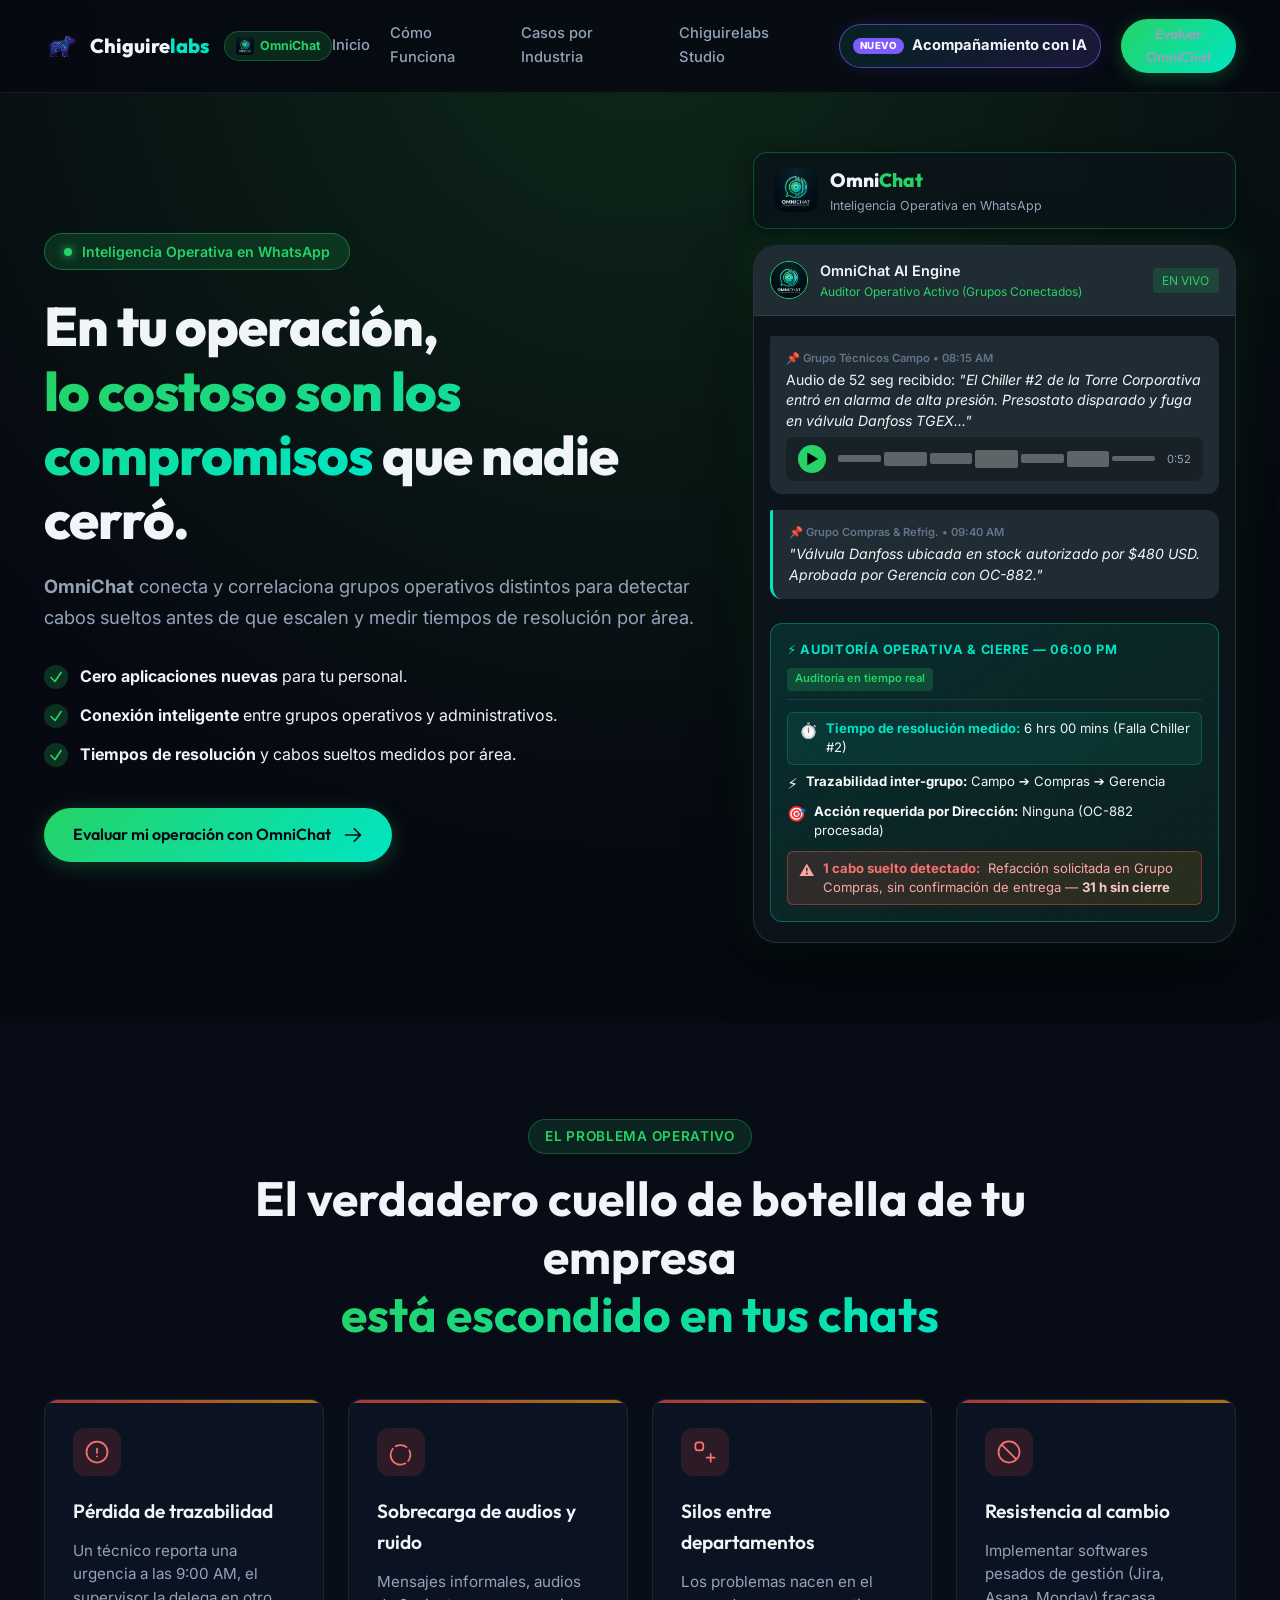
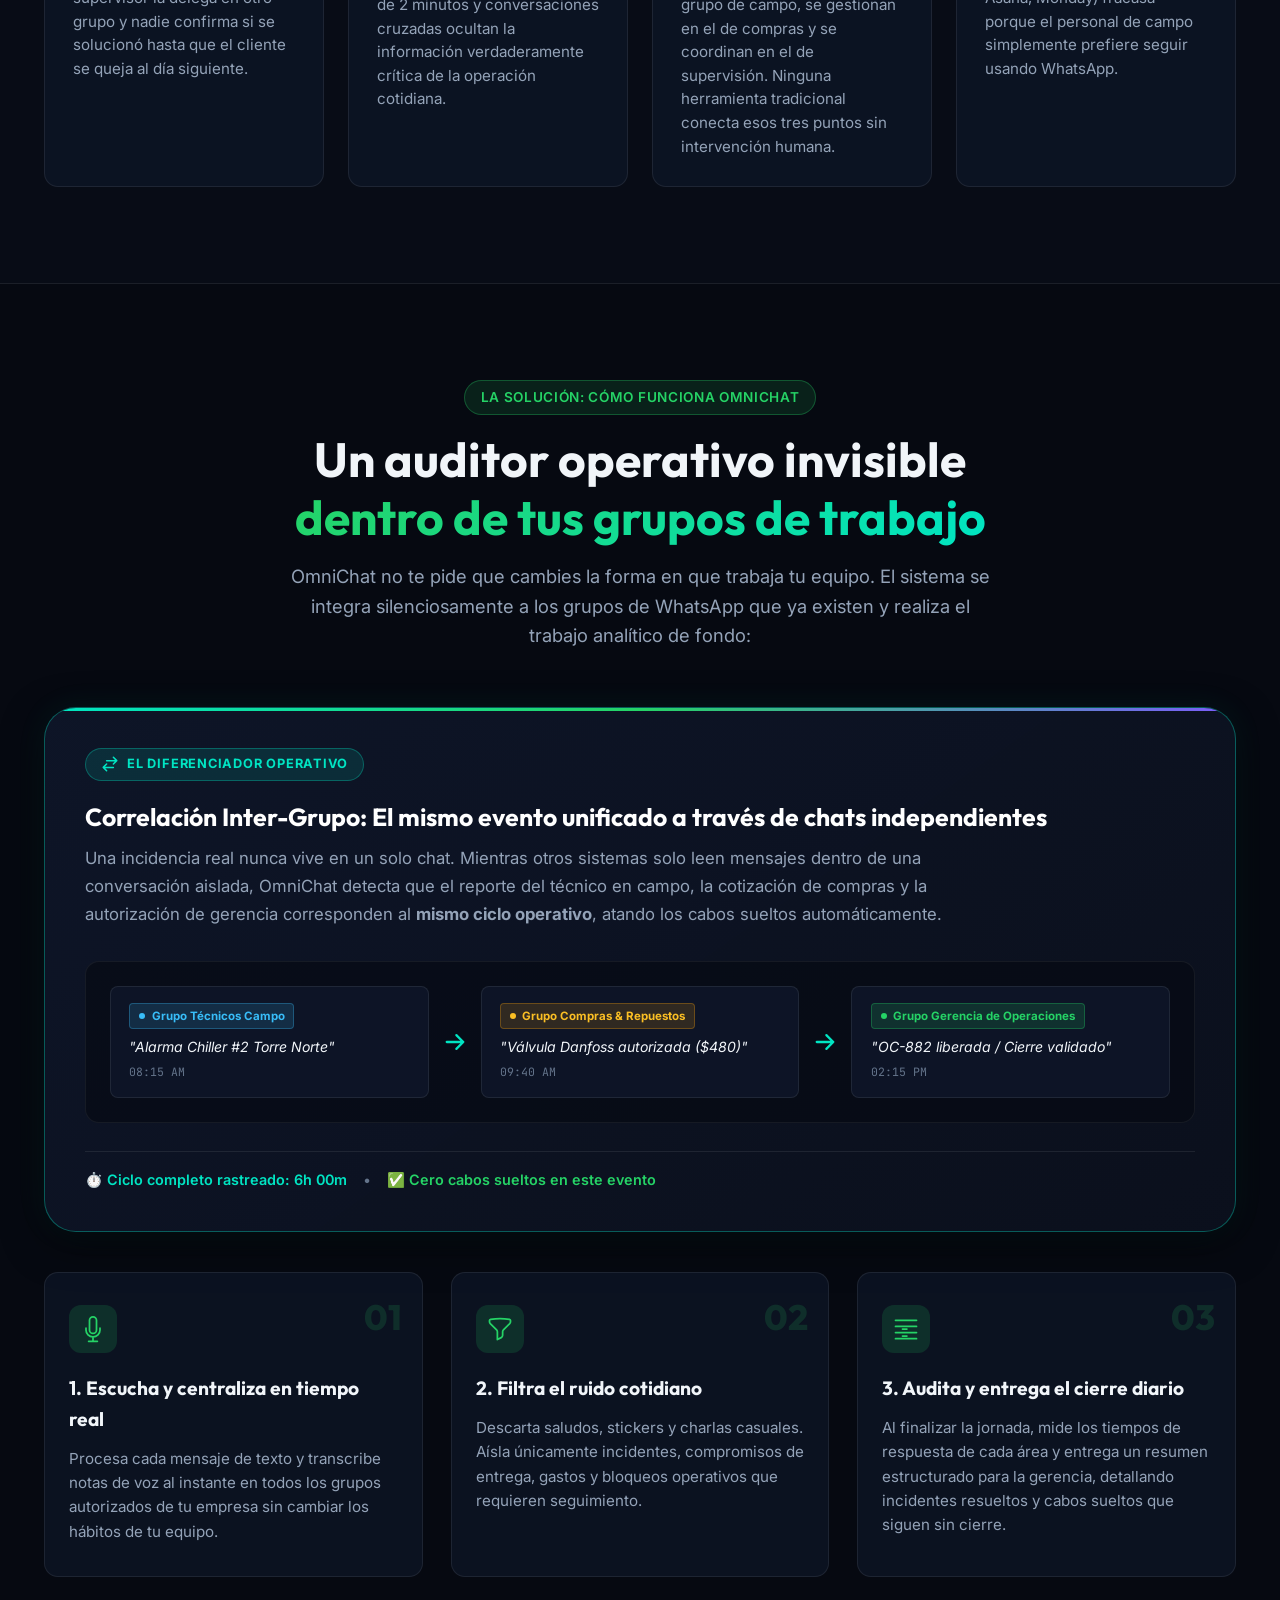
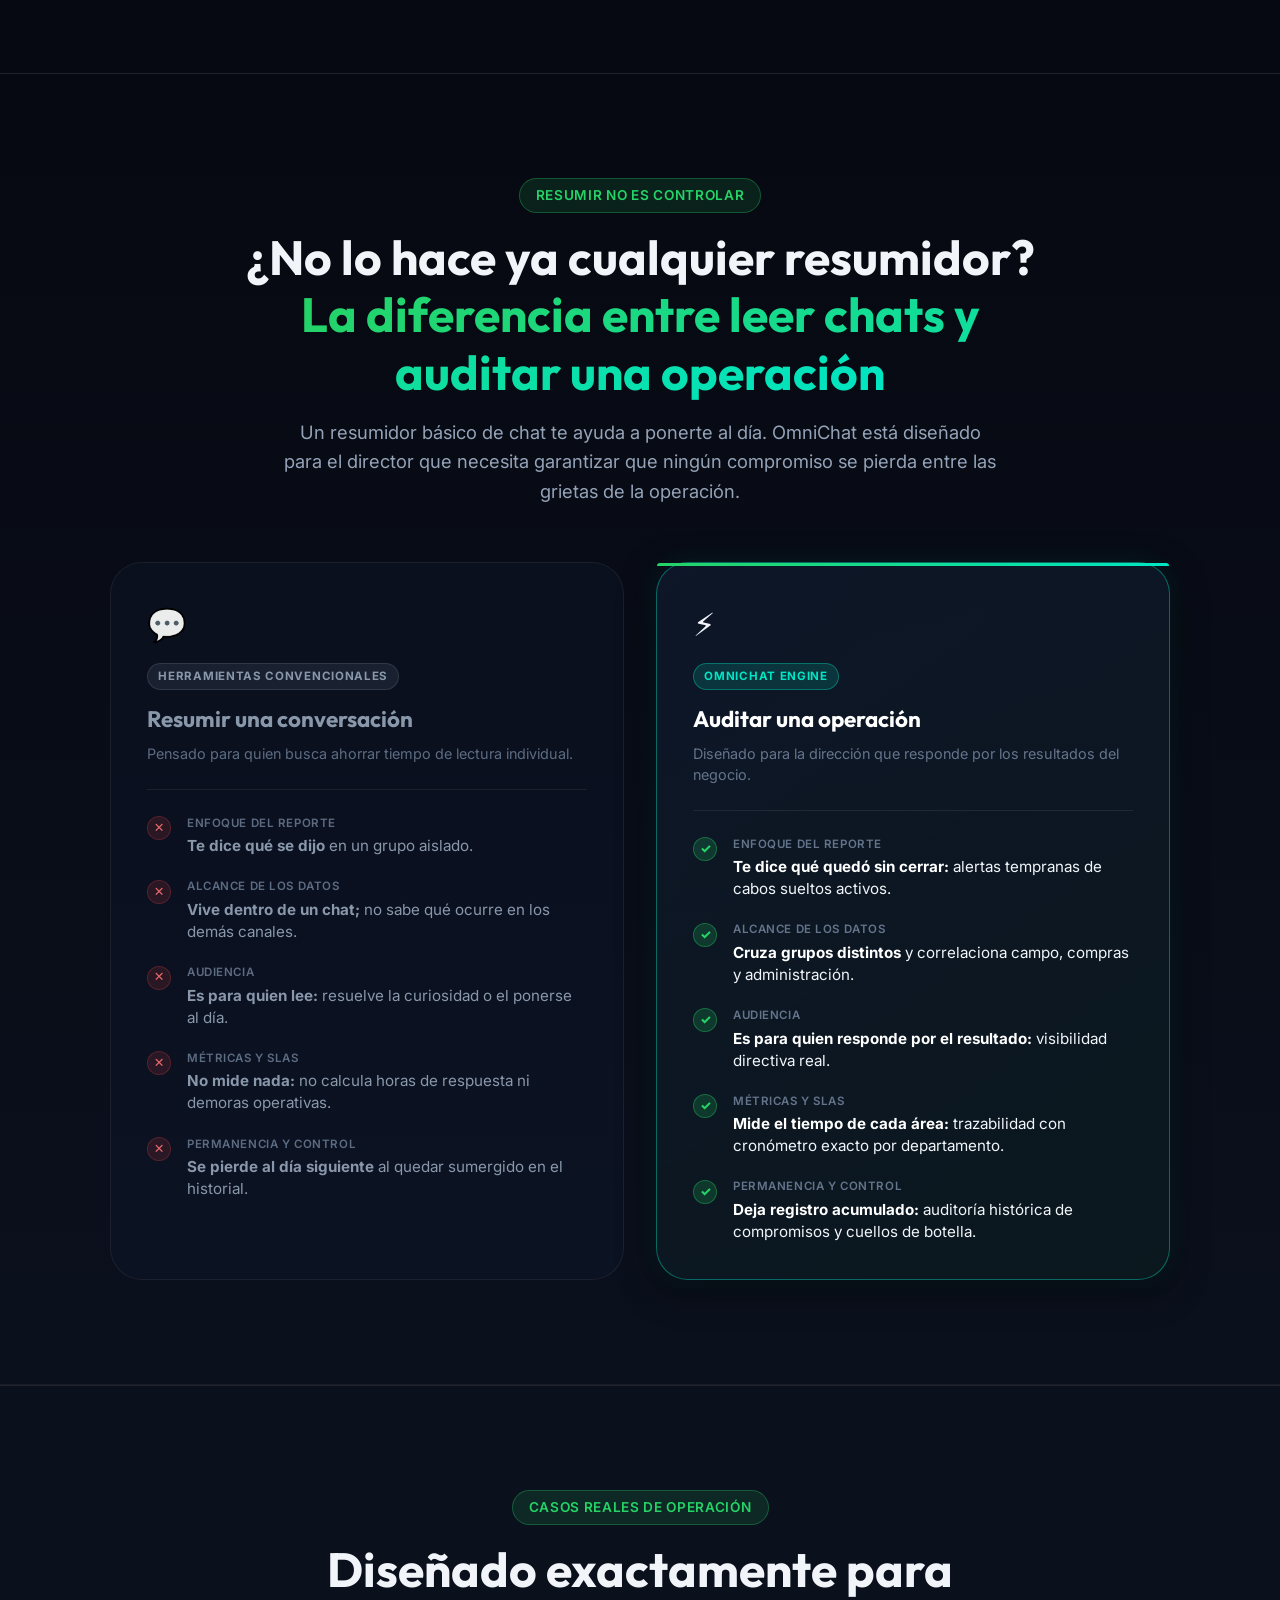
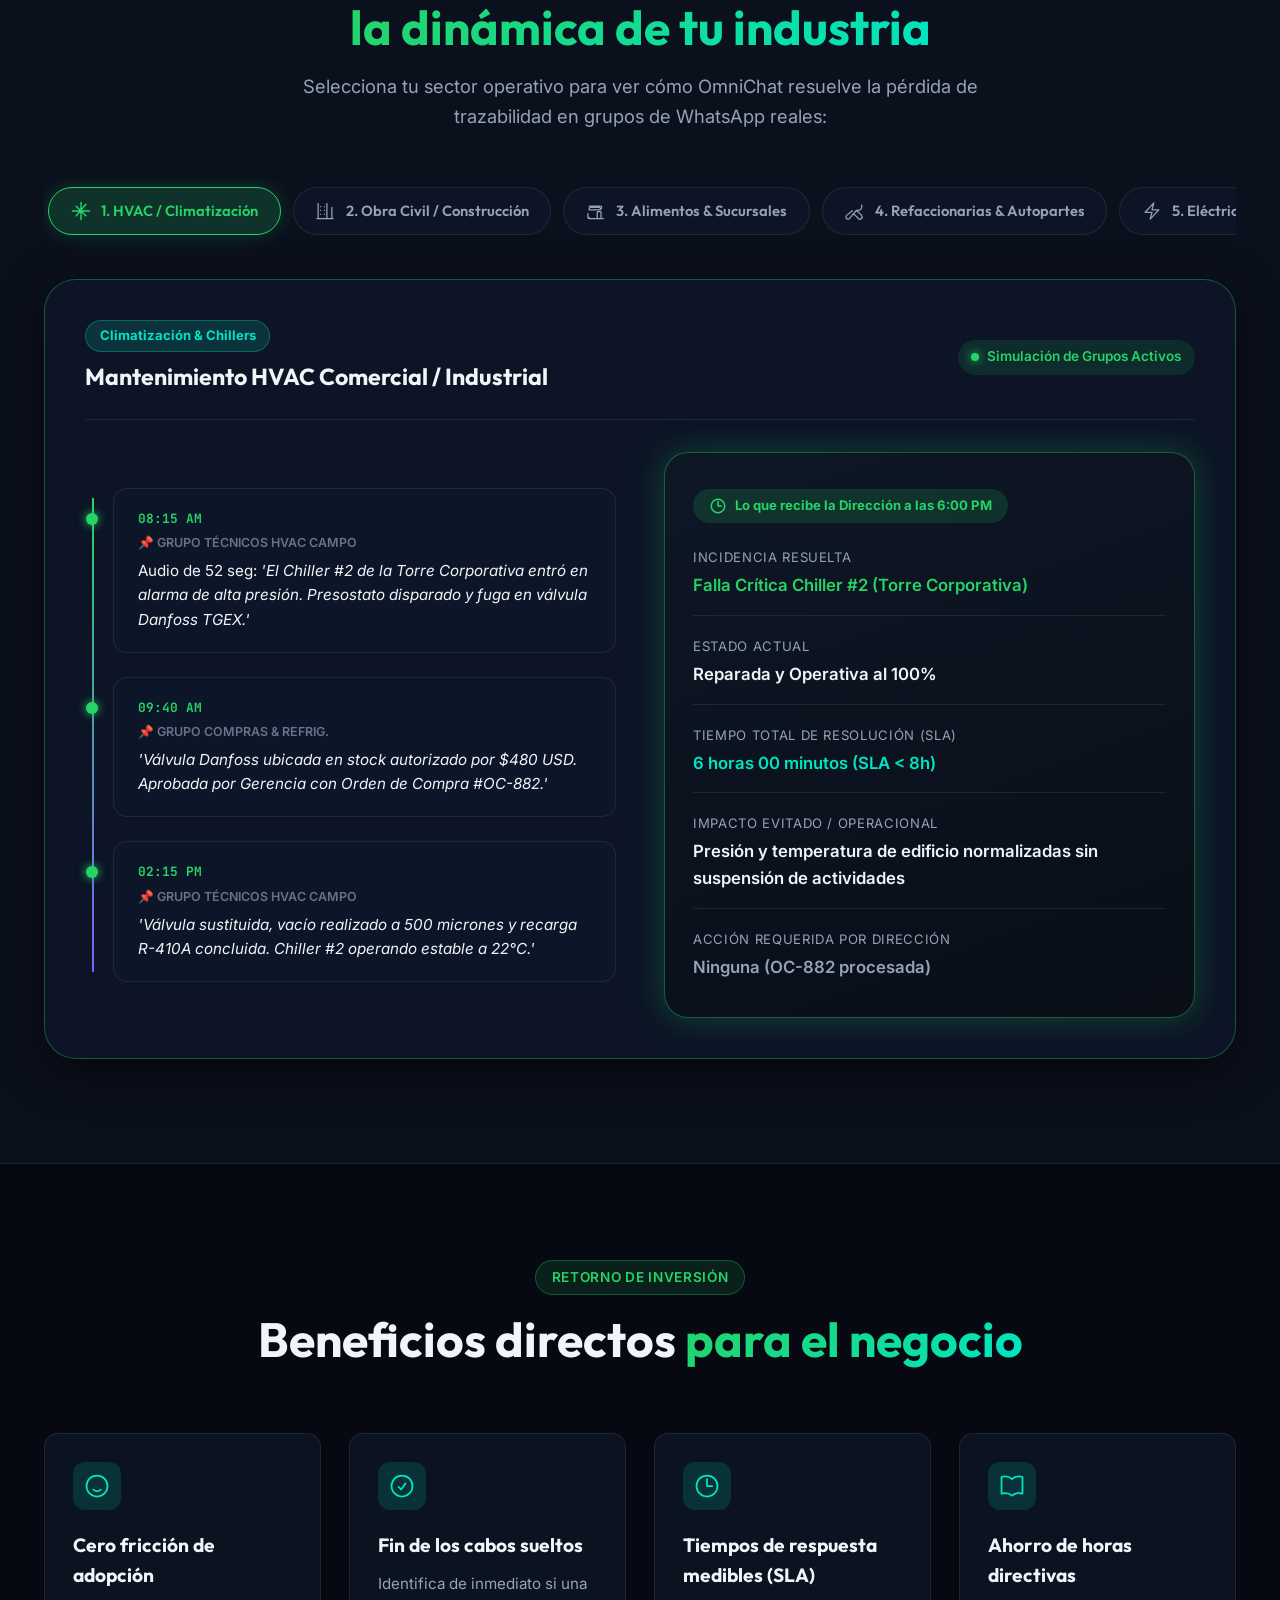
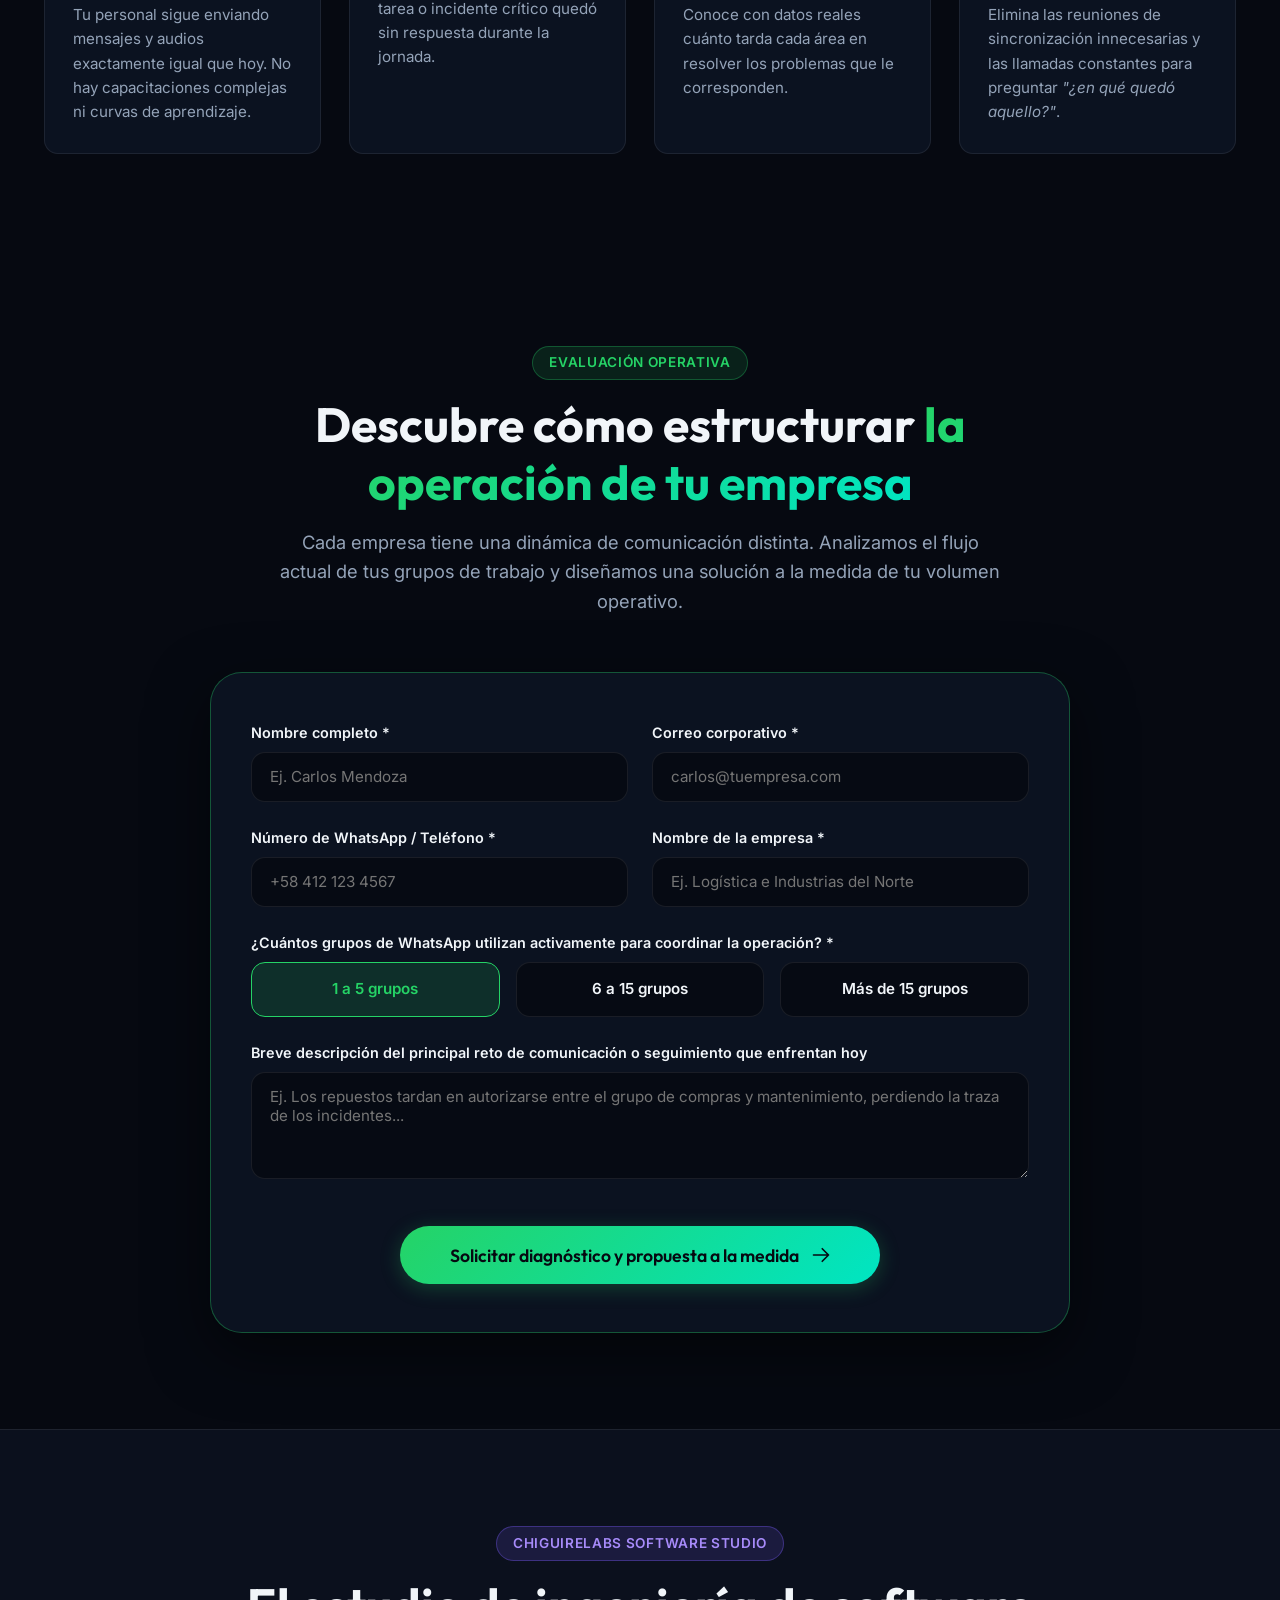
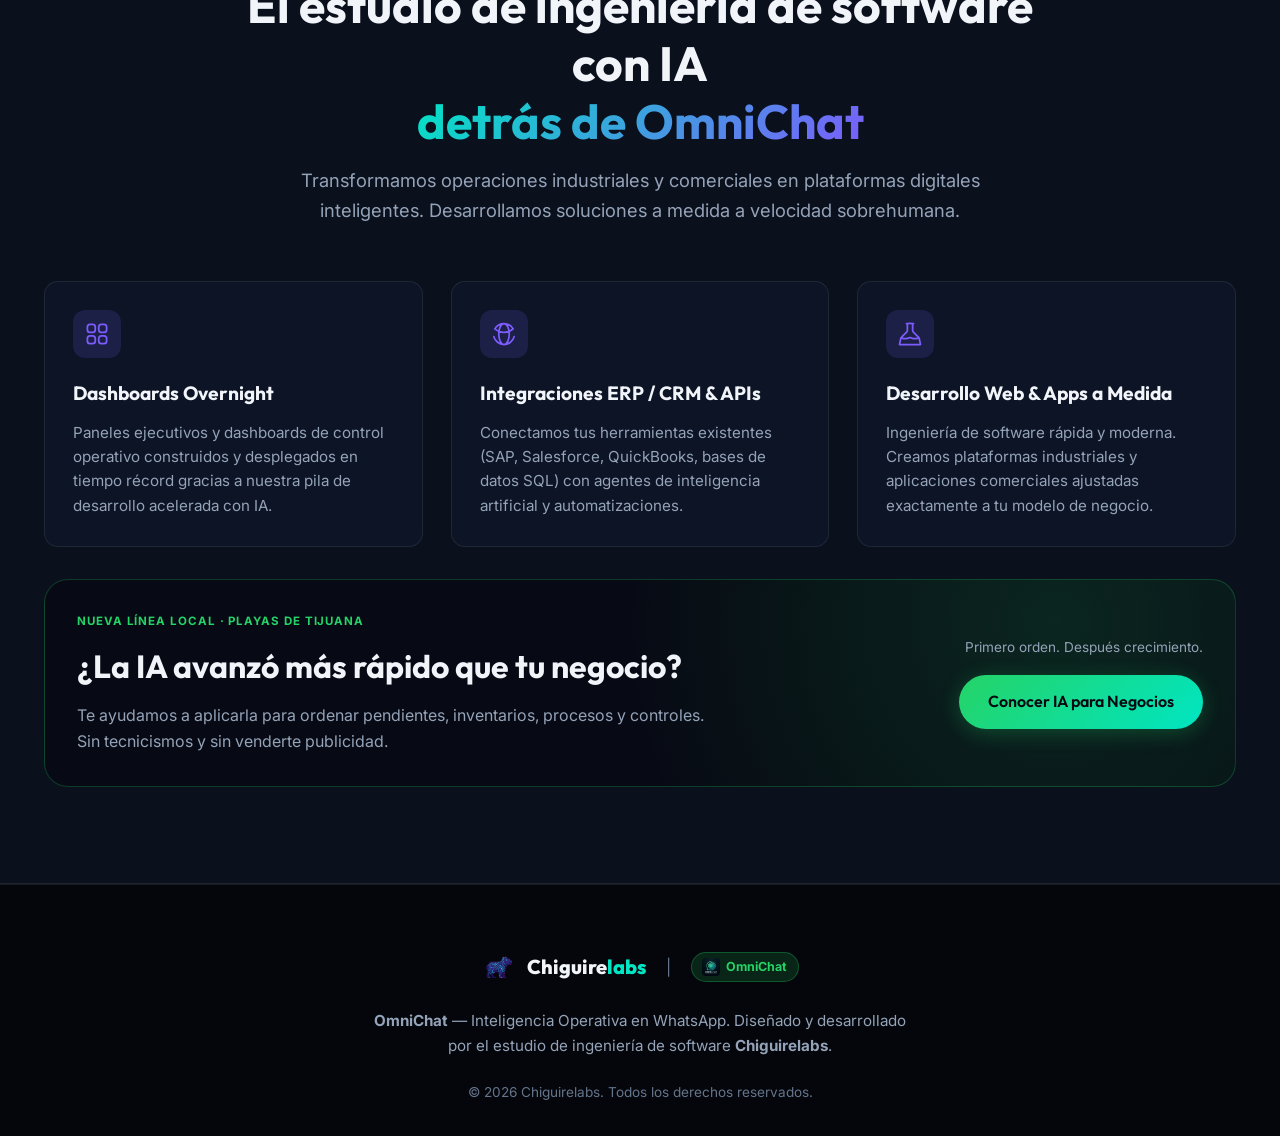
==== commit 5faab259: "Destaca acompanamiento con IA en navegacion" ====
--- a/index.html
+++ b/index.html
@@ -38,13 +38,15 @@
       </div>
       
       <div class="nav-links" id="nav-links">
-        <a href="#hero">OmniChat</a>
-        <a href="negocios/">IA para Negocios</a>
-        <a href="#problema">El Problema</a>
+        <a href="#hero">Inicio</a>
         <a href="#solucion">Cómo Funciona</a>
         <a href="#casos-industria">Casos por Industria</a>
         <a href="#estudio">Chiguirelabs Studio</a>
-        <a href="#evaluacion" class="btn btn-primary nav-cta">Evaluar mi operación</a>
+        <a href="negocios/" class="nav-business-link">
+          <span class="nav-new-badge">Nuevo</span>
+          Acompañamiento con IA
+        </a>
+        <a href="#evaluacion" class="btn btn-primary nav-cta">Evaluar OmniChat</a>
       </div>
 
       <button class="nav-toggle" id="nav-toggle" aria-label="Abrir menú de navegación" aria-expanded="false">
--- a/styles.css
+++ b/styles.css
@@ -261,7 +261,7 @@
 .nav-links {
   display: flex;
   align-items: center;
-  gap: 1.8rem;
+  gap: 1.25rem;
   font-size: 0.92rem;
   font-weight: 500;
 }
@@ -274,6 +274,39 @@
 
 .nav-links a:hover {
   color: var(--clr-wa-green);
+}
+
+.nav-links .nav-business-link {
+  display: inline-flex;
+  align-items: center;
+  gap: 0.45rem;
+  padding: 0.55rem 0.85rem;
+  border: 1px solid rgba(124, 92, 252, 0.6);
+  border-radius: var(--radius-pill);
+  background: linear-gradient(135deg, rgba(0, 229, 195, 0.1), rgba(124, 92, 252, 0.18));
+  color: var(--clr-text);
+  font-weight: 700;
+  white-space: nowrap;
+  box-shadow: 0 0 22px rgba(124, 92, 252, 0.12);
+}
+
+.nav-links .nav-business-link:hover {
+  color: #fff;
+  border-color: var(--clr-primary);
+  background: linear-gradient(135deg, rgba(0, 229, 195, 0.18), rgba(124, 92, 252, 0.26));
+  transform: translateY(-1px);
+}
+
+.nav-new-badge {
+  padding: 0.14rem 0.42rem;
+  border-radius: var(--radius-pill);
+  background: var(--clr-accent);
+  color: #fff;
+  font-size: 0.61rem;
+  font-weight: 800;
+  letter-spacing: 0.04em;
+  line-height: 1.2;
+  text-transform: uppercase;
 }
 
 .nav-cta {
@@ -1648,6 +1681,11 @@
     padding: 0.5rem 0;
   }
 
+  .nav-links .nav-business-link {
+    justify-content: center;
+    padding: 0.8rem 1rem;
+  }
+
   .nav-cta {
     width: 100%;
     margin-top: 0.5rem;
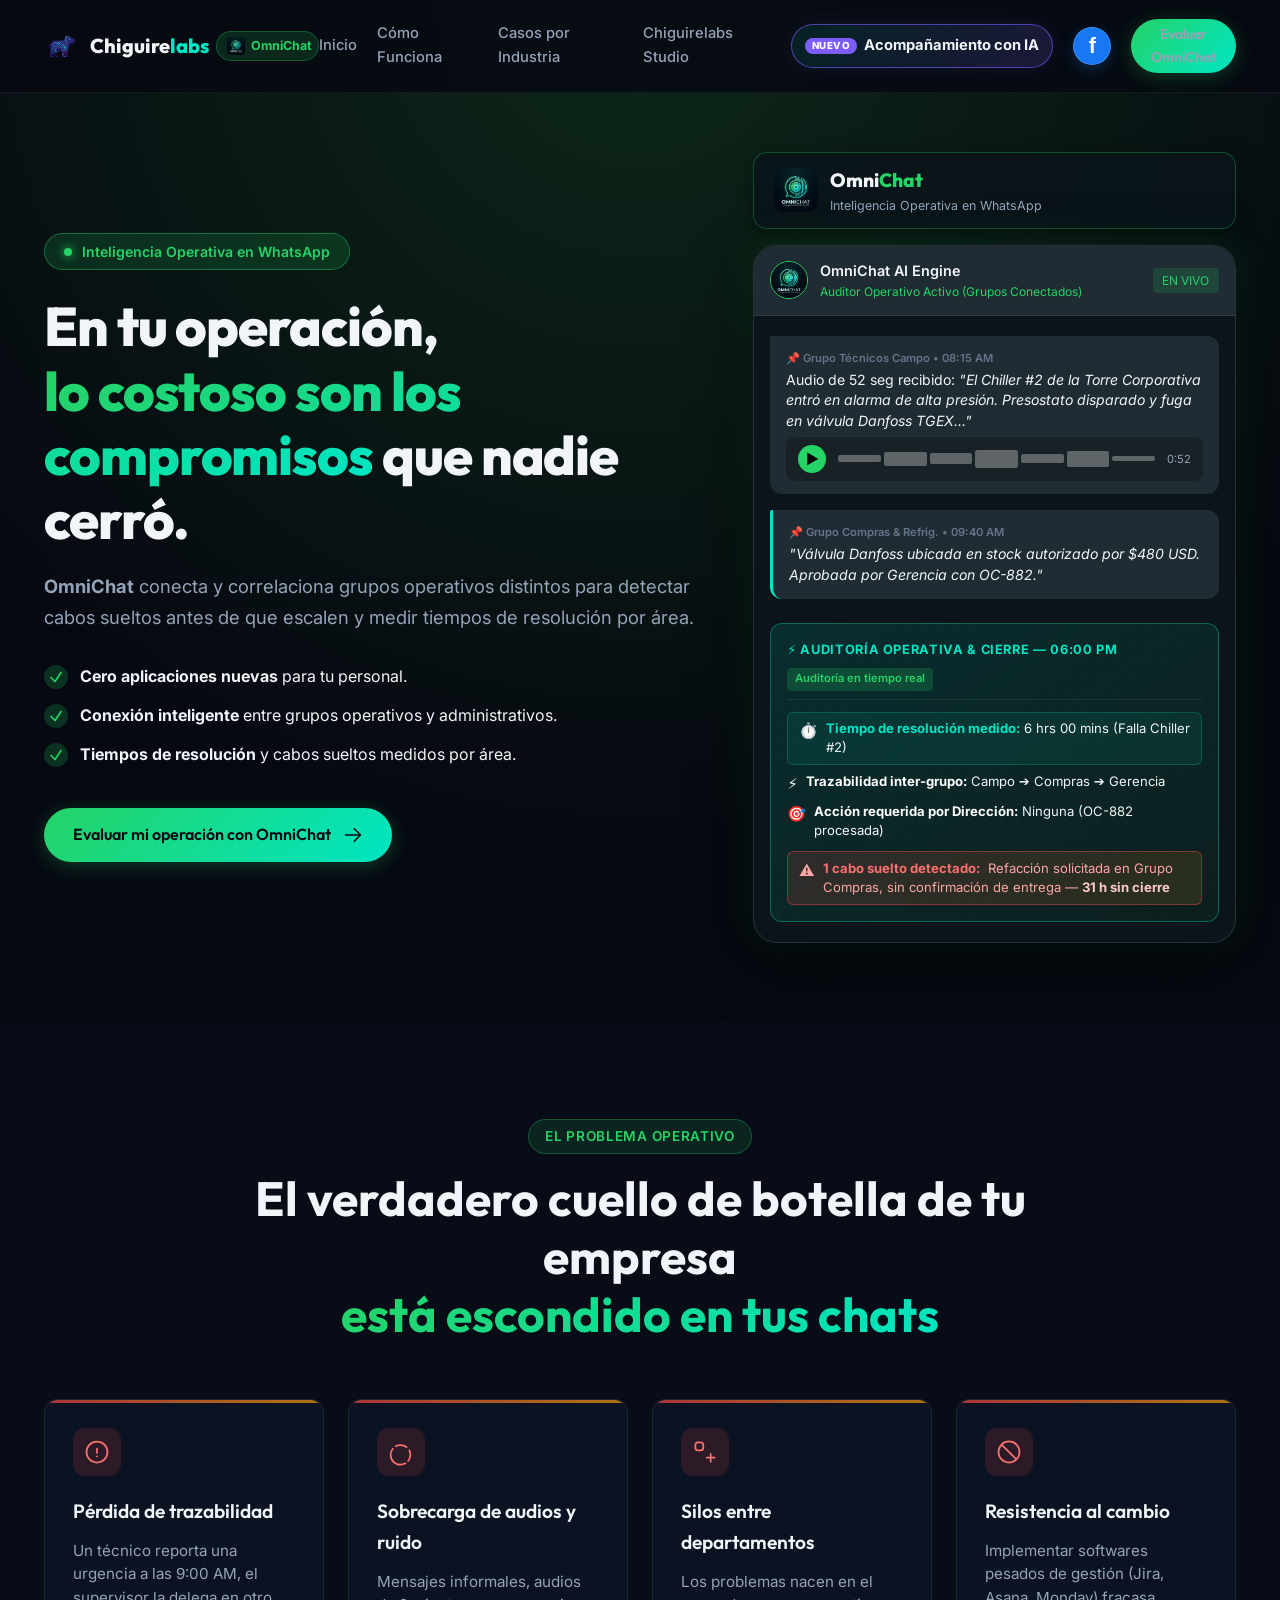
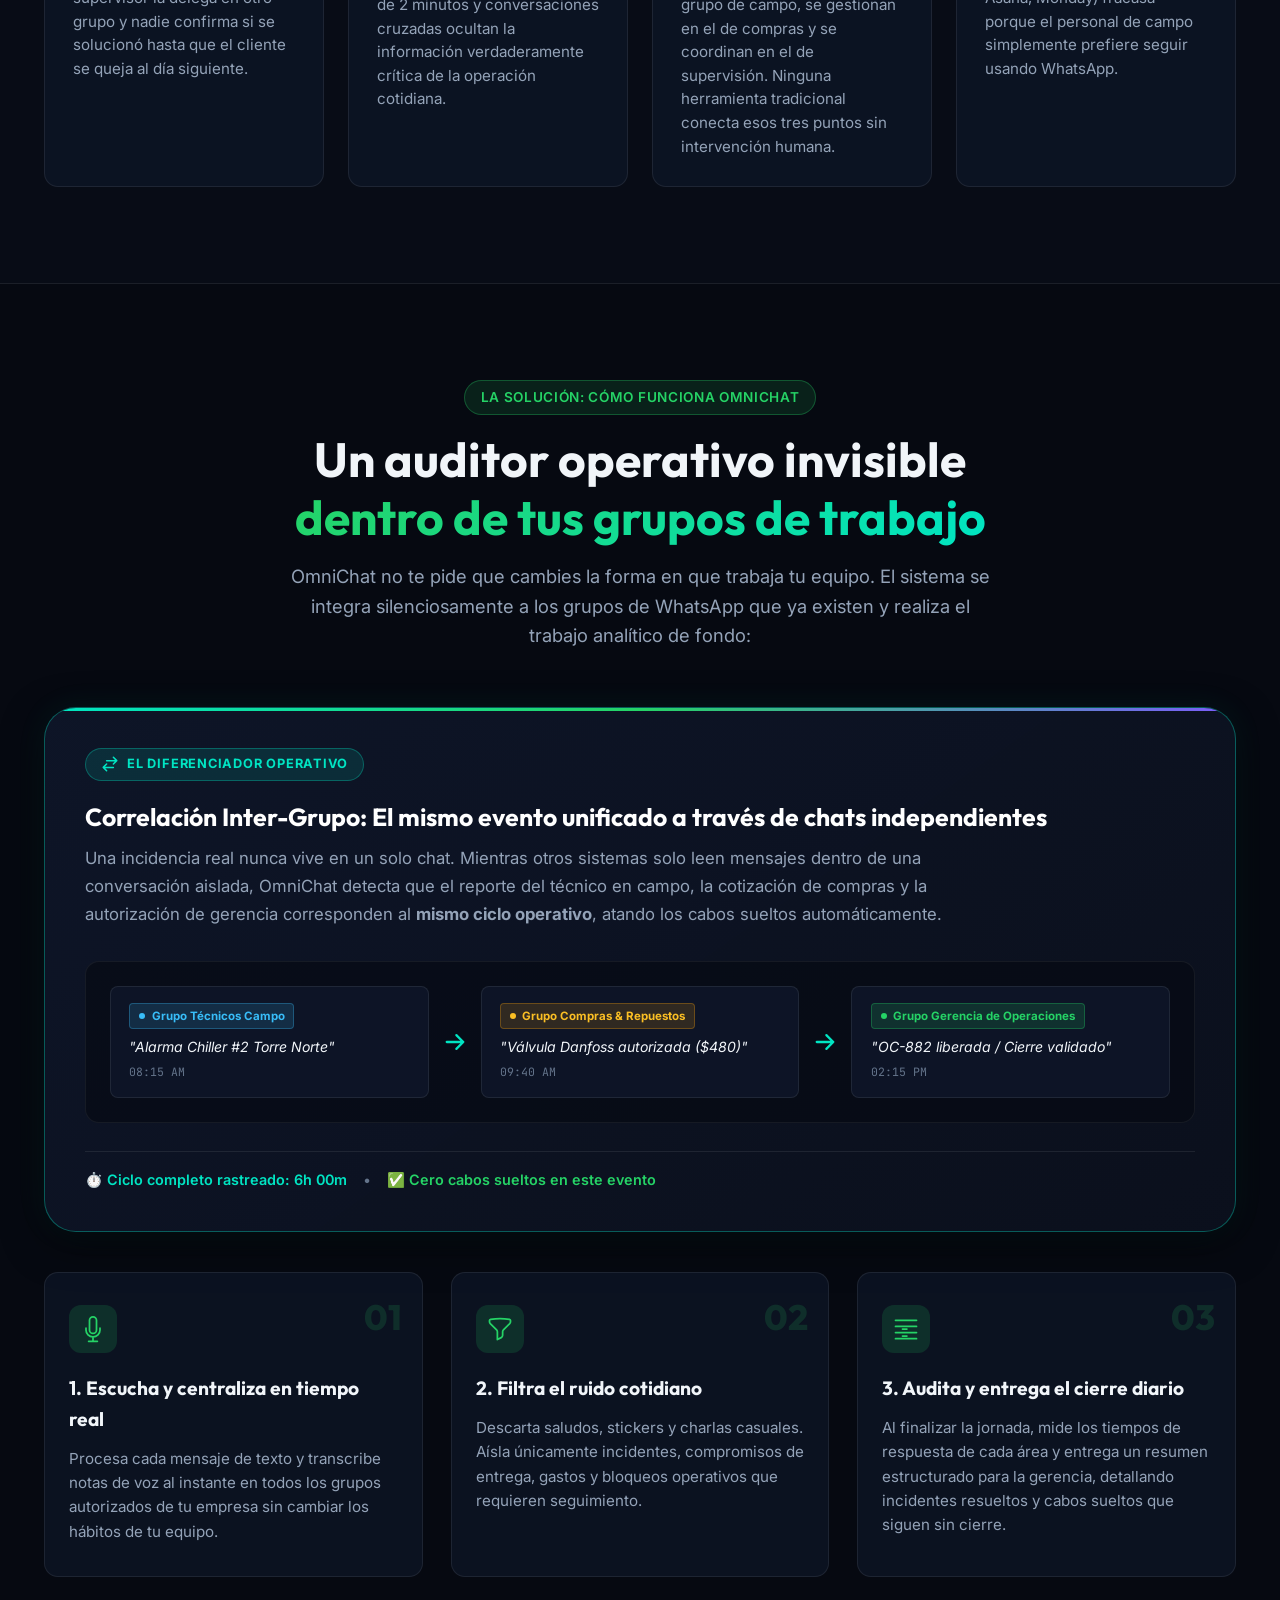
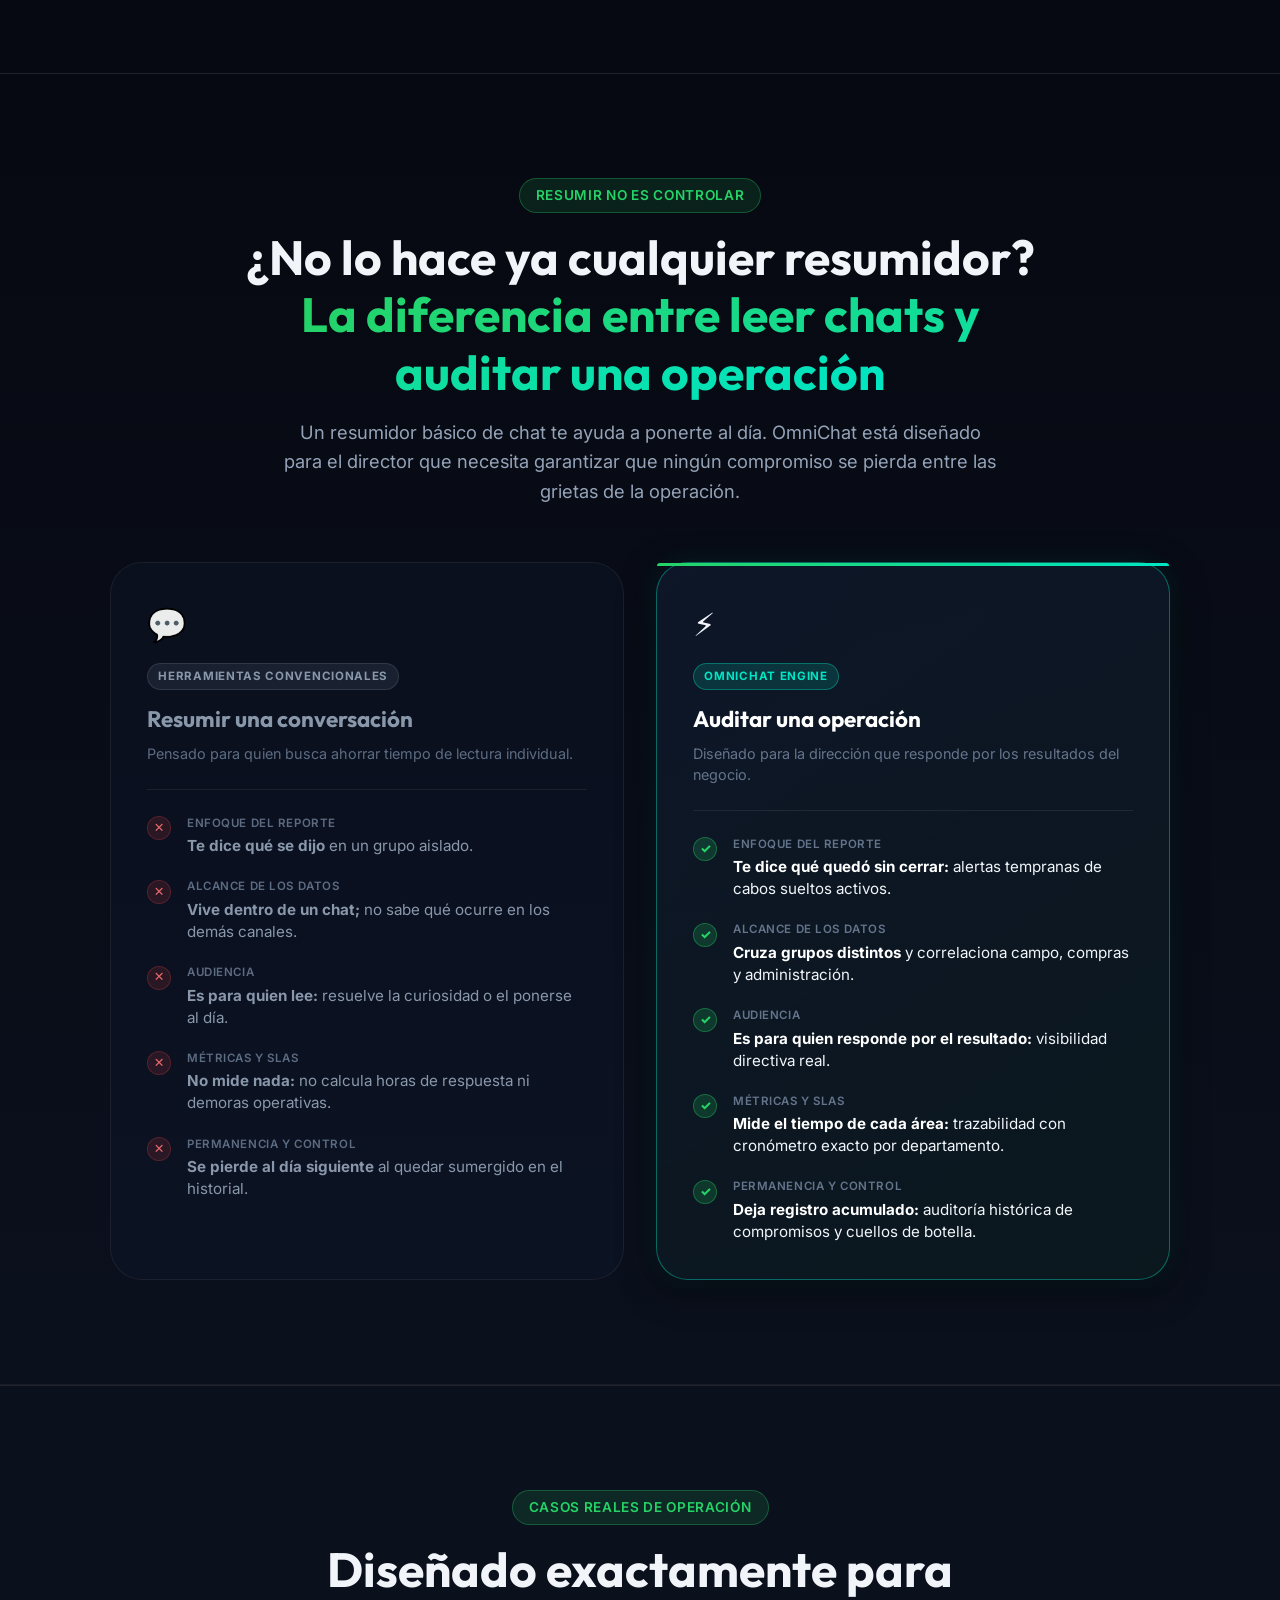
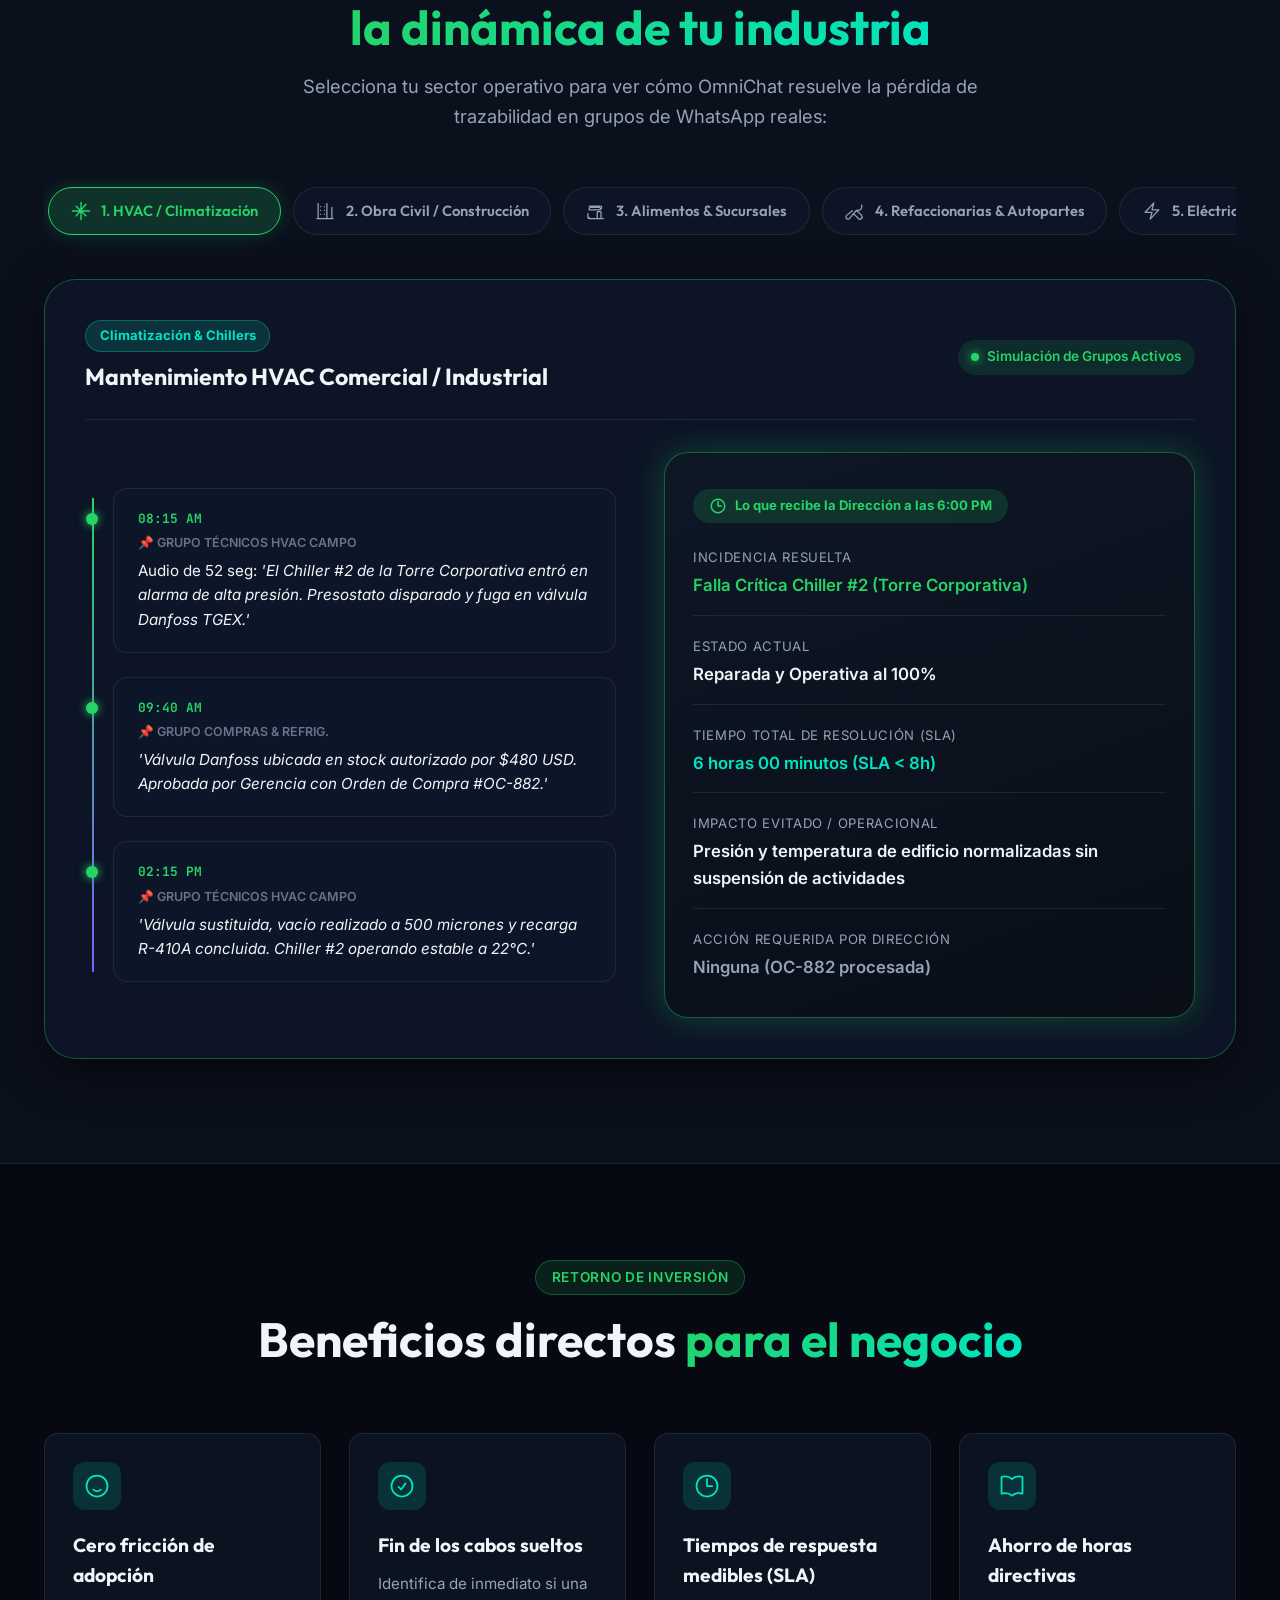
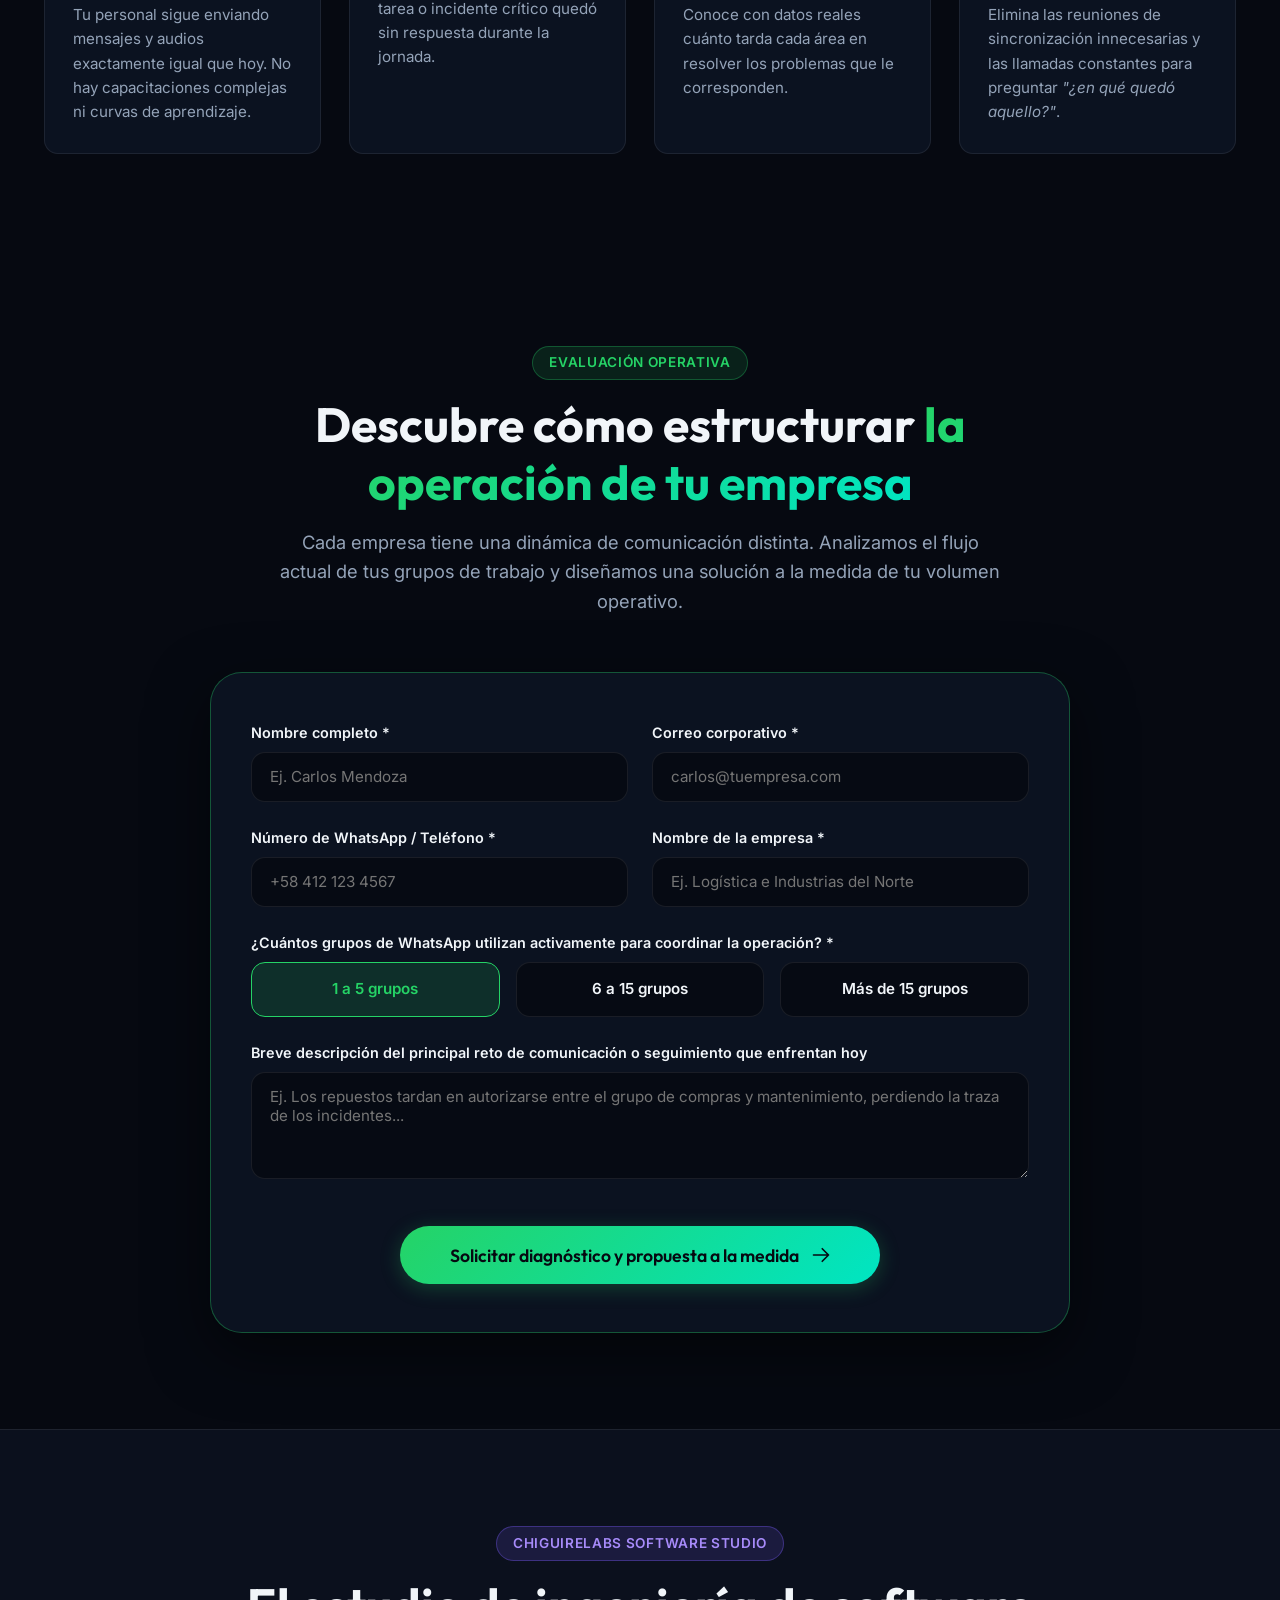
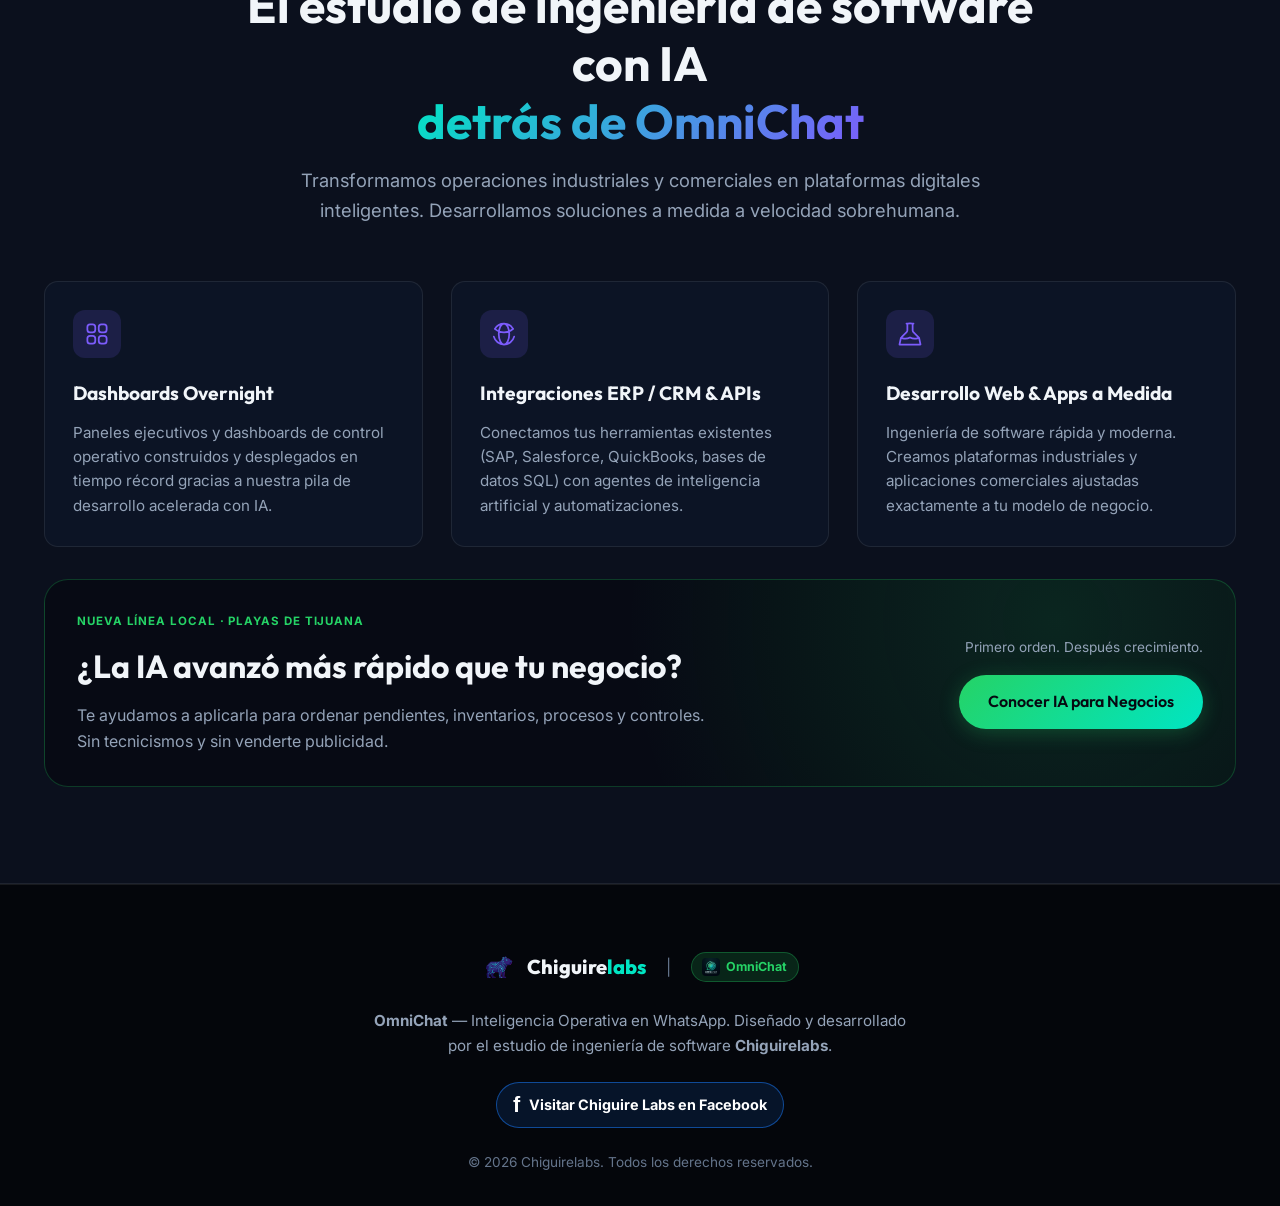
==== commit 8ed8e458: "Agrega accesos a Facebook" ====
--- a/index.html
+++ b/index.html
@@ -45,6 +45,10 @@
         <a href="negocios/" class="nav-business-link">
           <span class="nav-new-badge">Nuevo</span>
           Acompañamiento con IA
+        </a>
+        <a href="https://www.facebook.com/profile.php?id=61595078994341" class="nav-facebook-link" target="_blank" rel="noopener noreferrer" aria-label="Facebook de Chiguire Labs">
+          <span class="facebook-mark" aria-hidden="true">f</span>
+          <span class="nav-facebook-text">Facebook</span>
         </a>
         <a href="#evaluacion" class="btn btn-primary nav-cta">Evaluar OmniChat</a>
       </div>
@@ -753,6 +757,11 @@
       <p style="color: var(--clr-text-muted); font-size: 0.95rem; max-width: 540px;">
         <strong>OmniChat</strong> — Inteligencia Operativa en WhatsApp. Diseñado y desarrollado por el estudio de ingeniería de software <strong>Chiguirelabs</strong>.
       </p>
+
+      <a href="https://www.facebook.com/profile.php?id=61595078994341" class="footer-social-link" target="_blank" rel="noopener noreferrer">
+        <span class="facebook-mark" aria-hidden="true">f</span>
+        Visitar Chiguire Labs en Facebook
+      </a>
 
       <div class="footer-credits">
         © 2026 Chiguirelabs. Todos los derechos reservados.
--- a/styles.css
+++ b/styles.css
@@ -307,6 +307,54 @@
   letter-spacing: 0.04em;
   line-height: 1.2;
   text-transform: uppercase;
+}
+
+.nav-links .nav-facebook-link,
+.footer-social-link {
+  display: inline-flex;
+  align-items: center;
+  justify-content: center;
+  gap: 0.55rem;
+  color: #fff;
+}
+
+.nav-links .nav-facebook-link {
+  width: 38px;
+  height: 38px;
+  flex: 0 0 38px;
+  padding: 0;
+  border: 1px solid rgba(255, 255, 255, 0.16);
+  border-radius: 50%;
+  background: #1877f2;
+  box-shadow: 0 5px 16px rgba(24, 119, 242, 0.25);
+}
+
+.nav-links .nav-facebook-link:hover,
+.footer-social-link:hover {
+  color: #fff;
+  background: #0f68dc;
+  transform: translateY(-1px);
+}
+
+.facebook-mark {
+  font-family: Arial, Helvetica, sans-serif;
+  font-size: 1.35rem;
+  font-weight: 800;
+  line-height: 1;
+}
+
+.nav-facebook-text {
+  display: none;
+}
+
+.footer-social-link {
+  padding: 0.65rem 1rem;
+  border: 1px solid rgba(24, 119, 242, 0.55);
+  border-radius: var(--radius-pill);
+  background: rgba(24, 119, 242, 0.13);
+  font-size: 0.9rem;
+  font-weight: 700;
+  transition: all 0.2s ease;
 }
 
 .nav-cta {
@@ -1686,6 +1734,18 @@
     padding: 0.8rem 1rem;
   }
 
+  .nav-links .nav-facebook-link {
+    width: 100%;
+    height: auto;
+    flex-basis: auto;
+    padding: 0.75rem 1rem;
+    border-radius: var(--radius-pill);
+  }
+
+  .nav-facebook-text {
+    display: inline;
+  }
+
   .nav-cta {
     width: 100%;
     margin-top: 0.5rem;
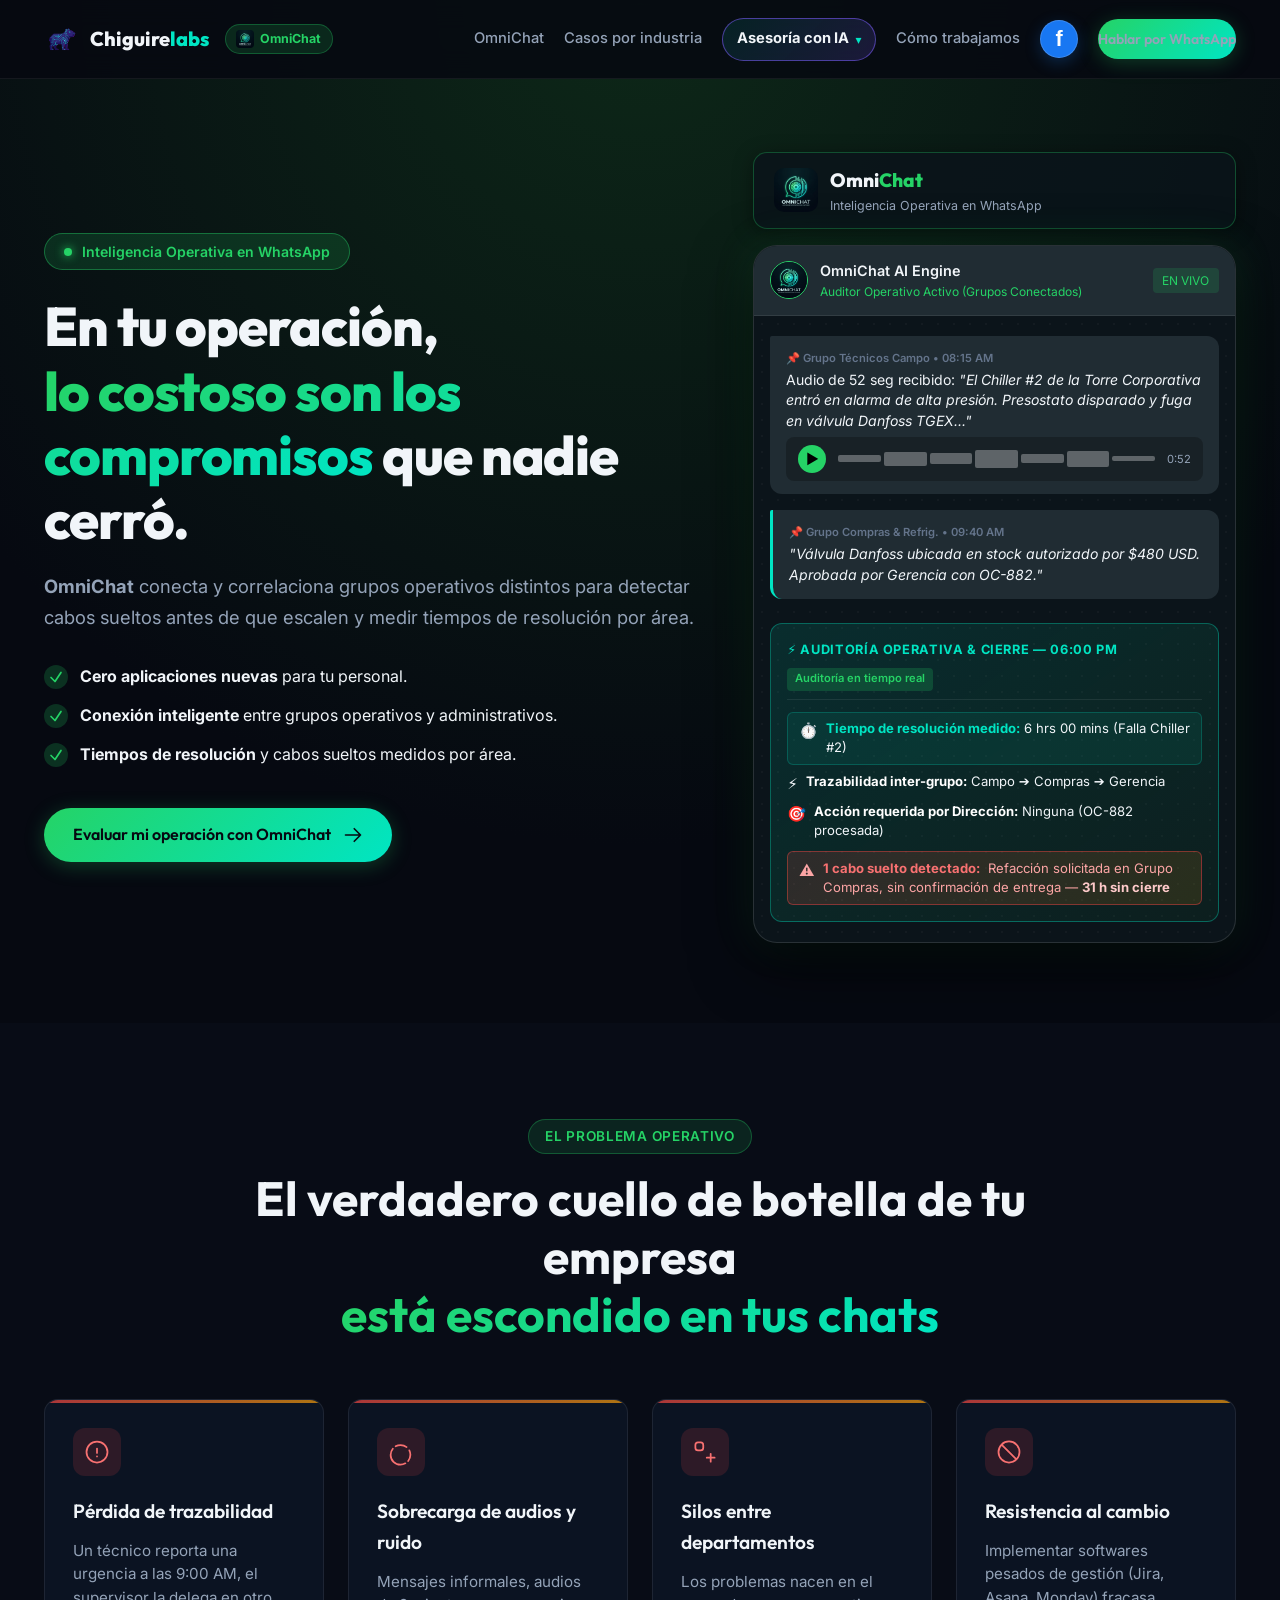
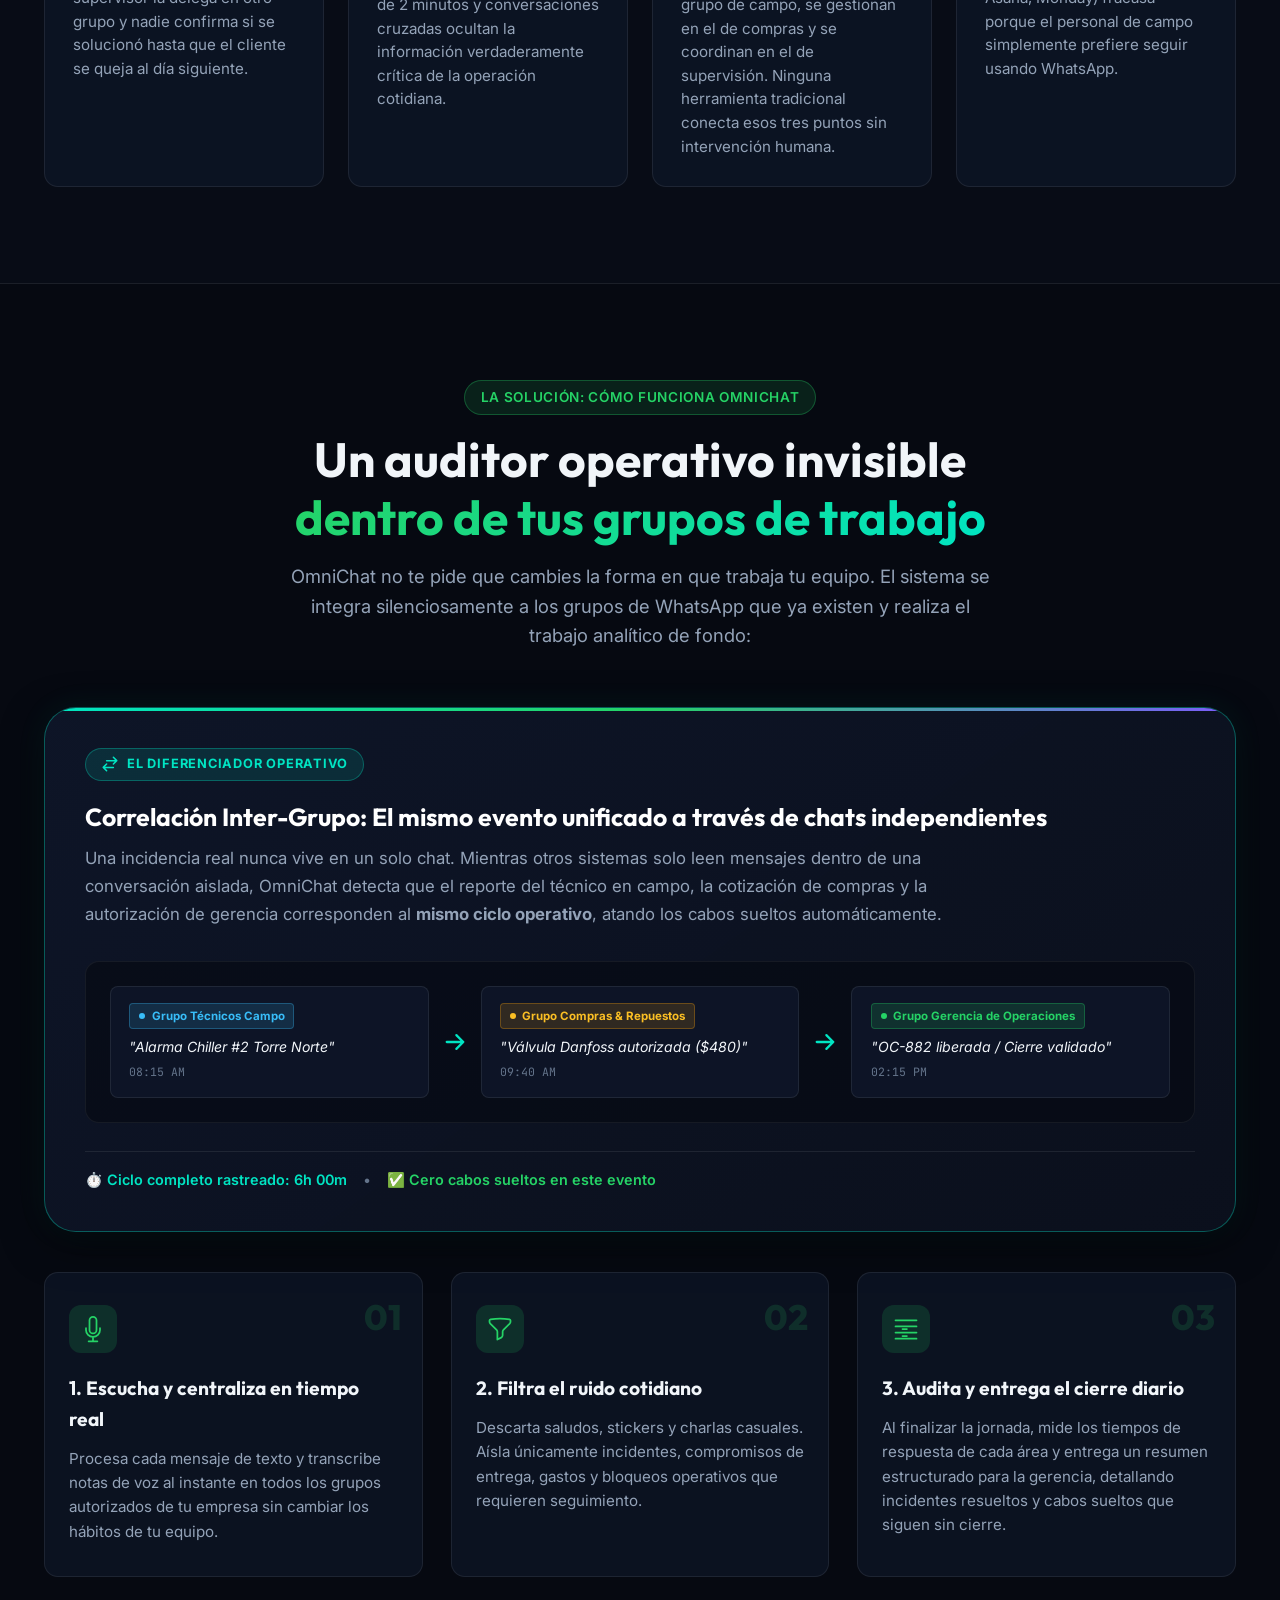
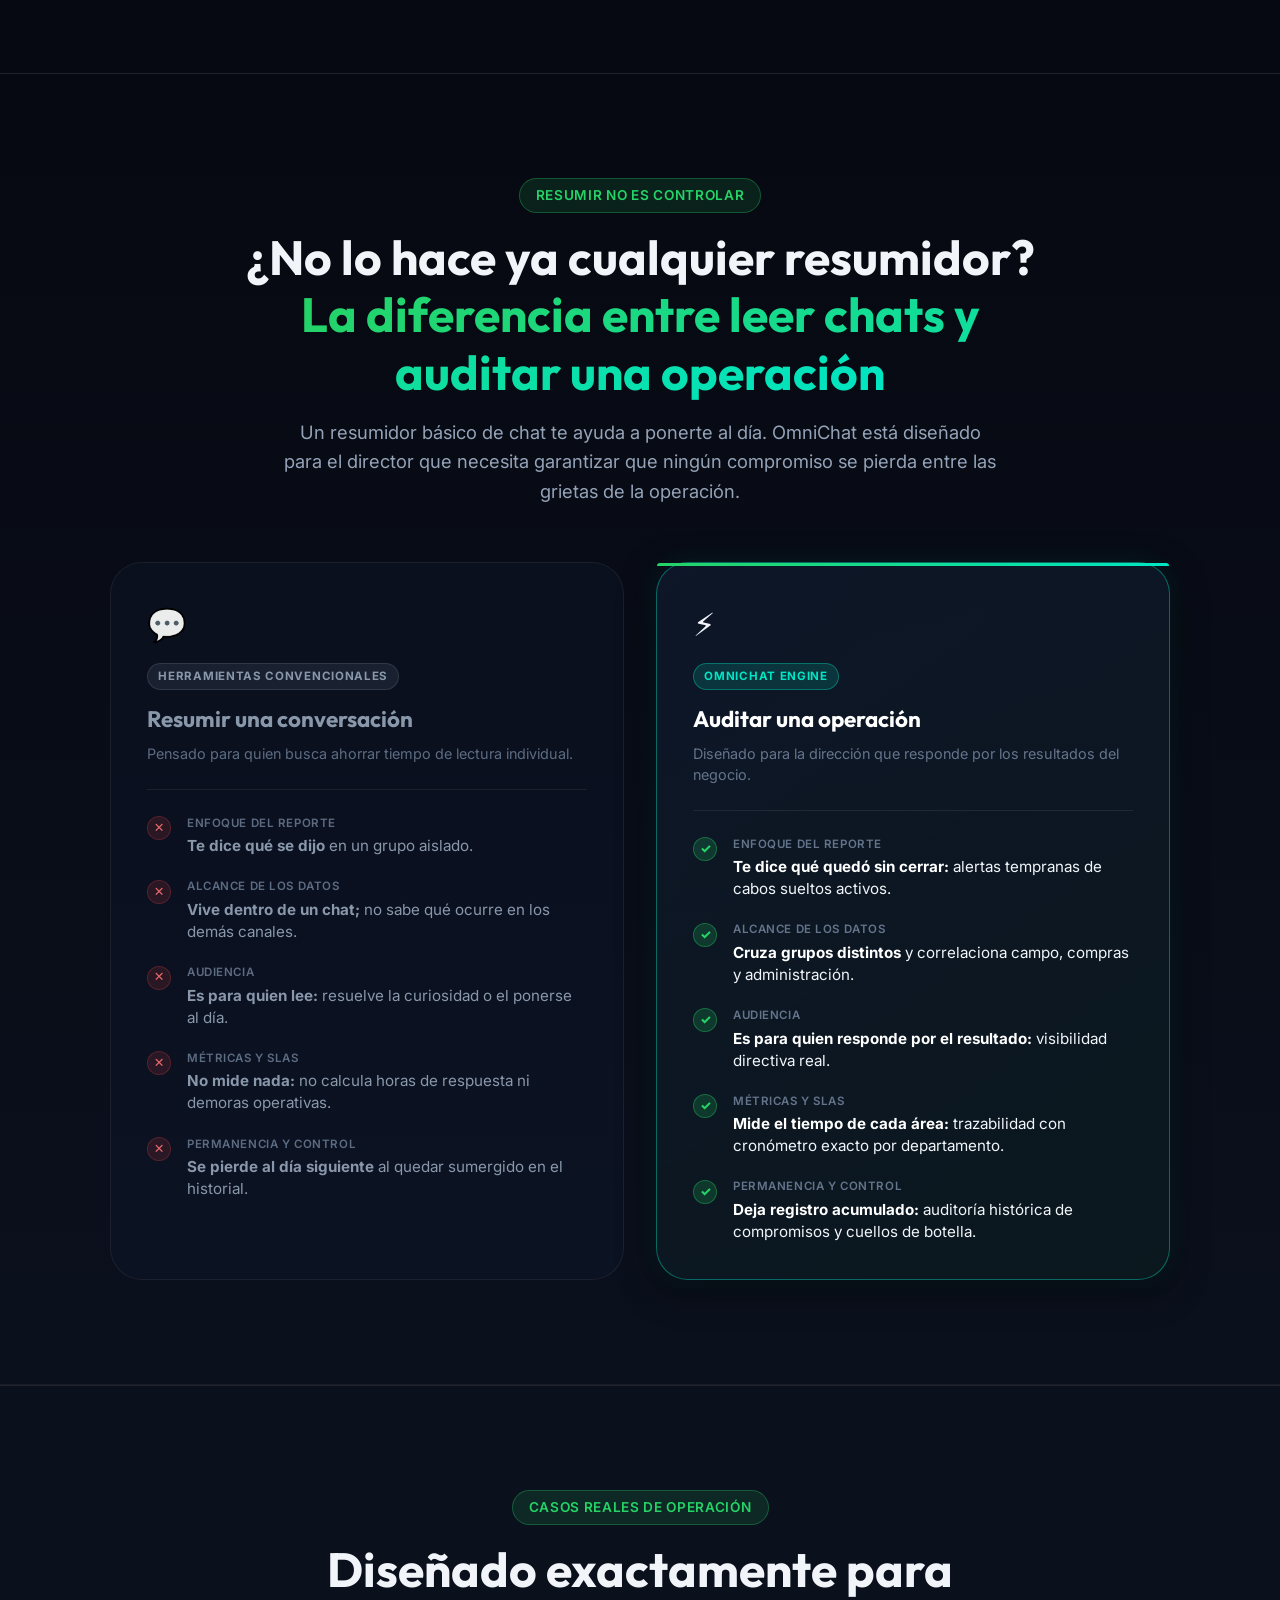
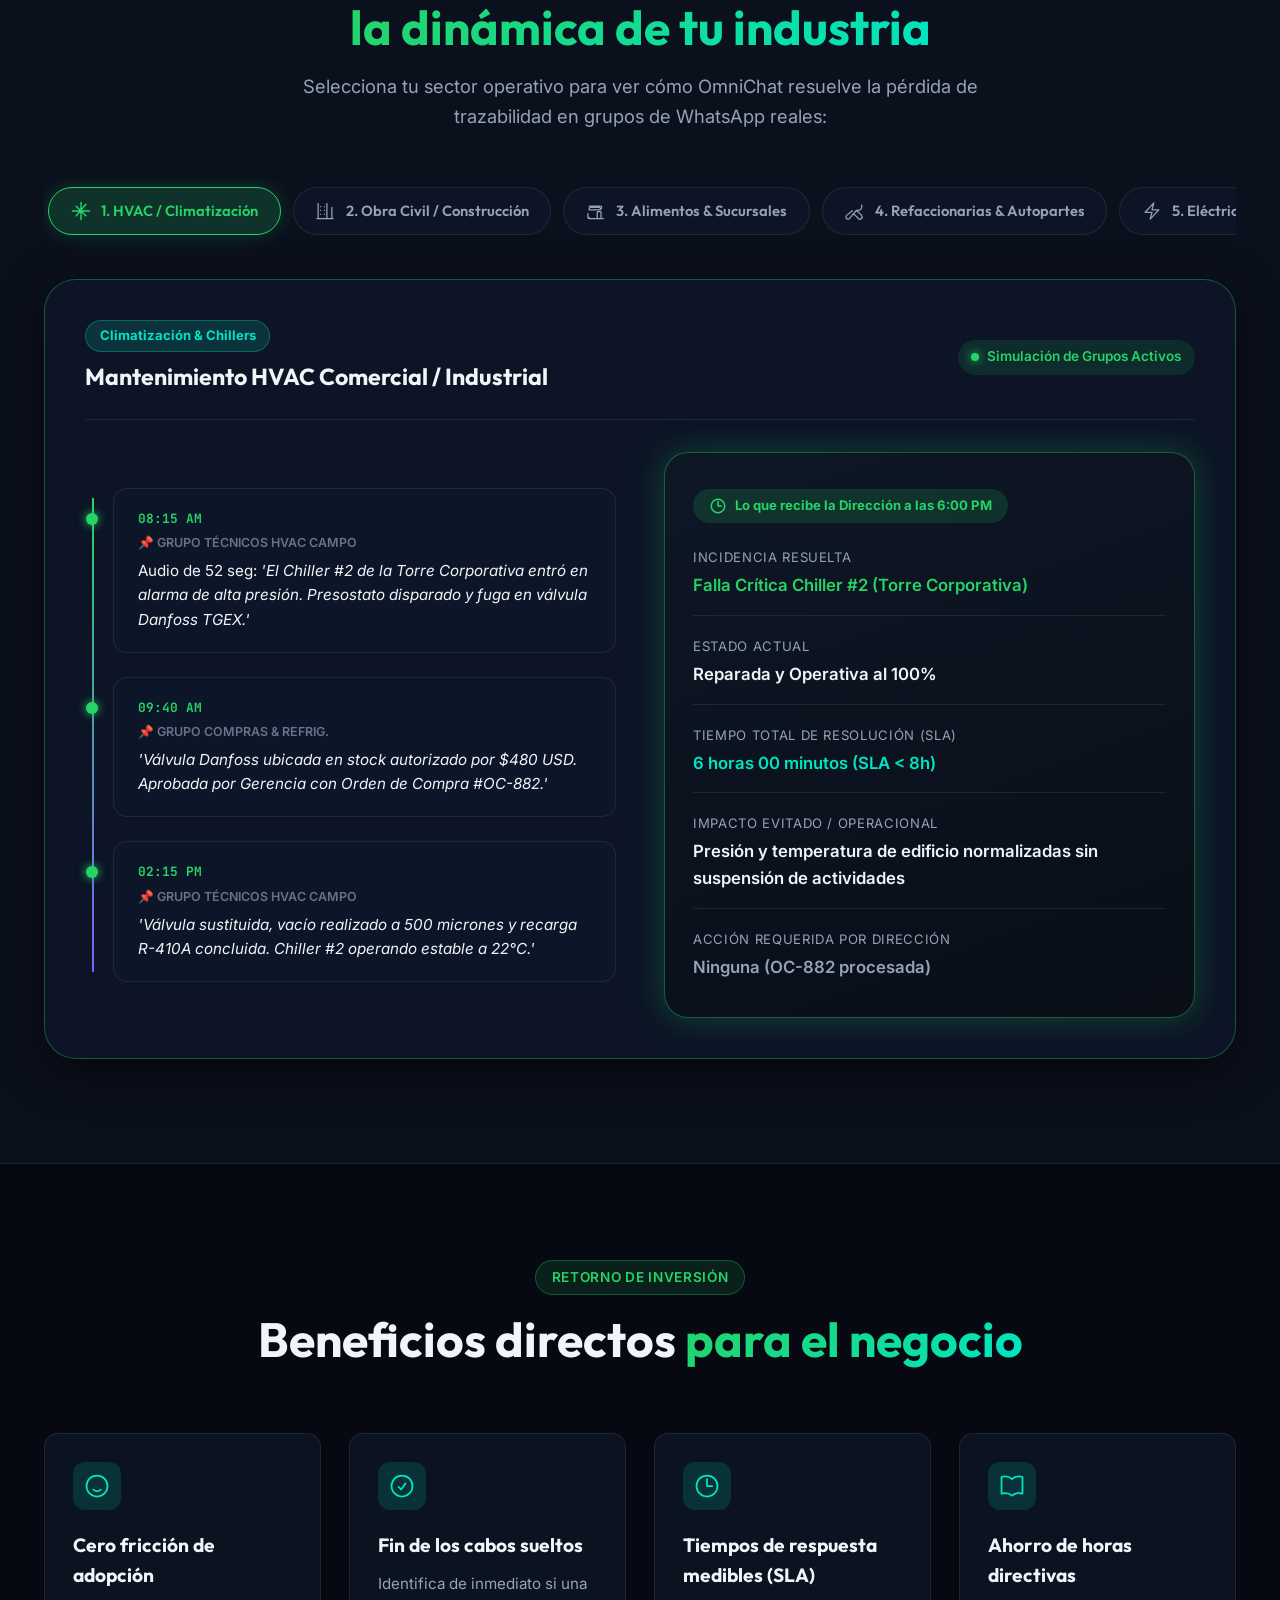
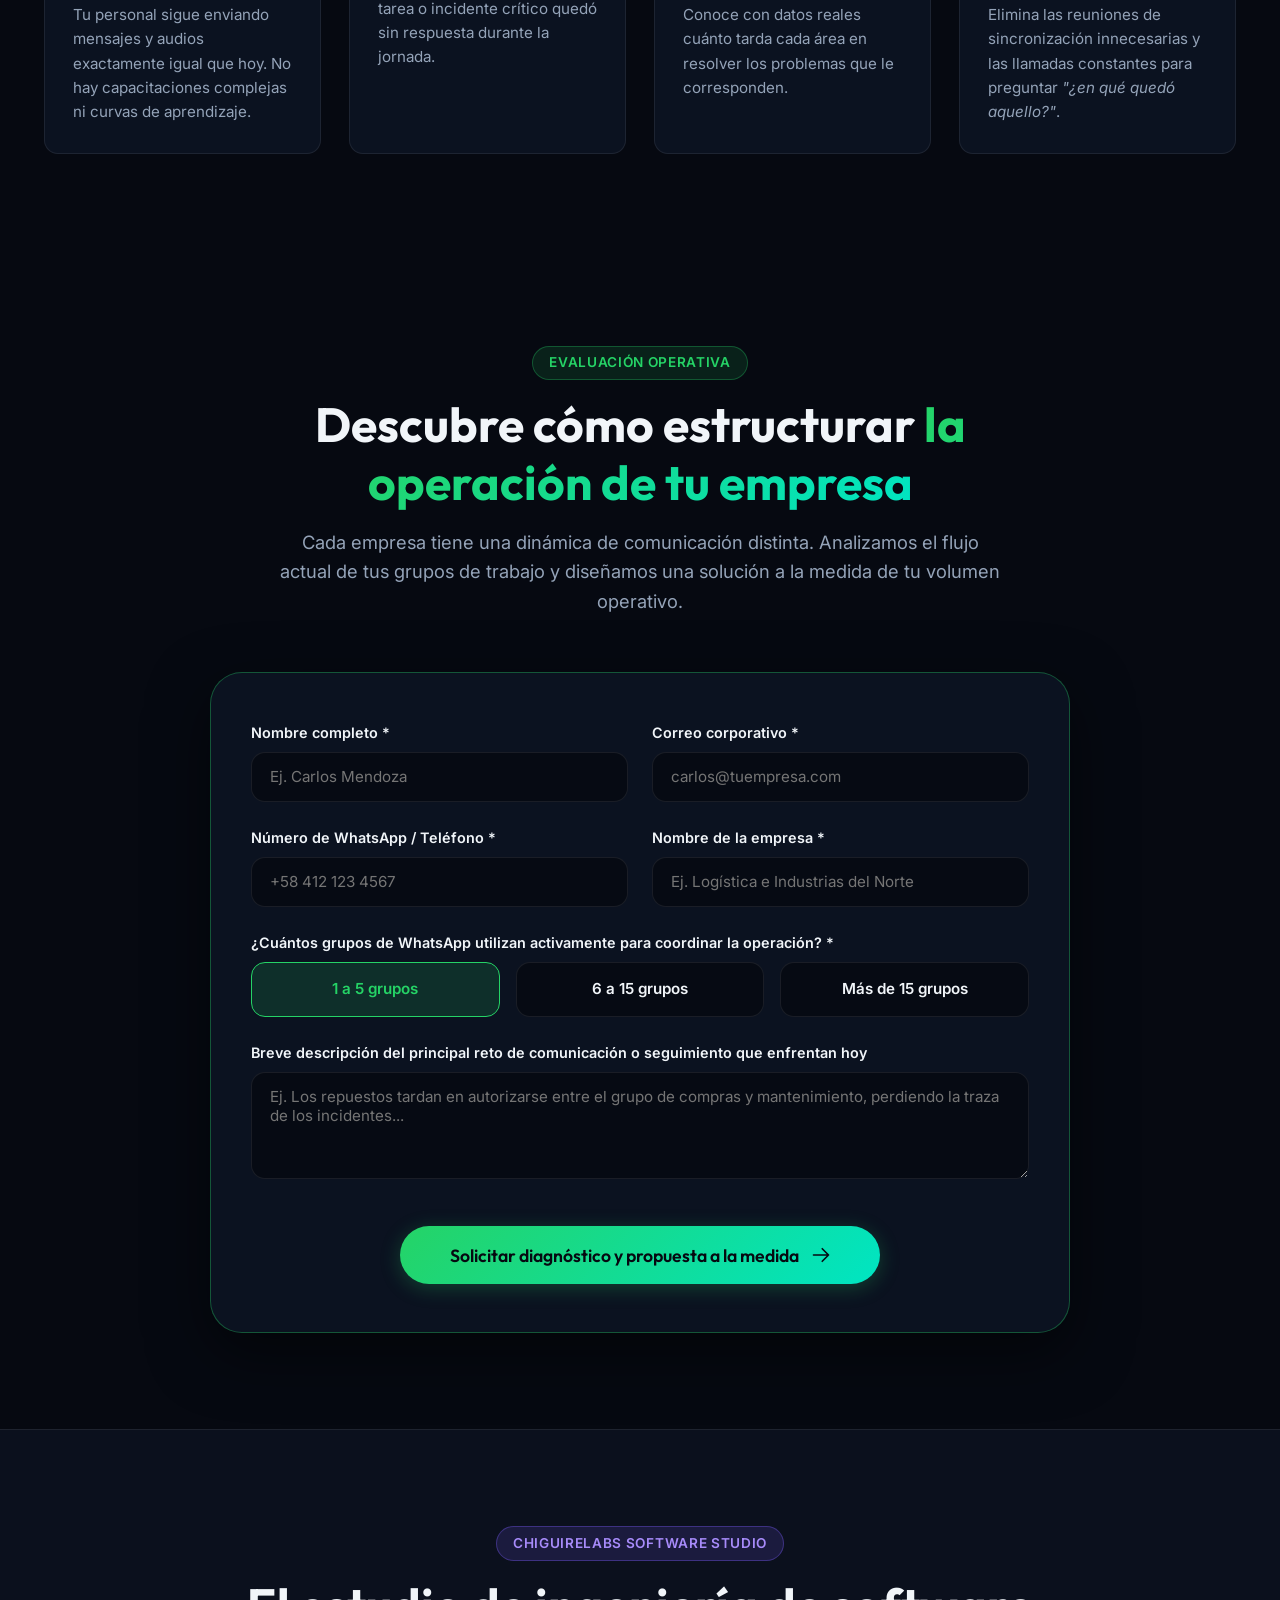
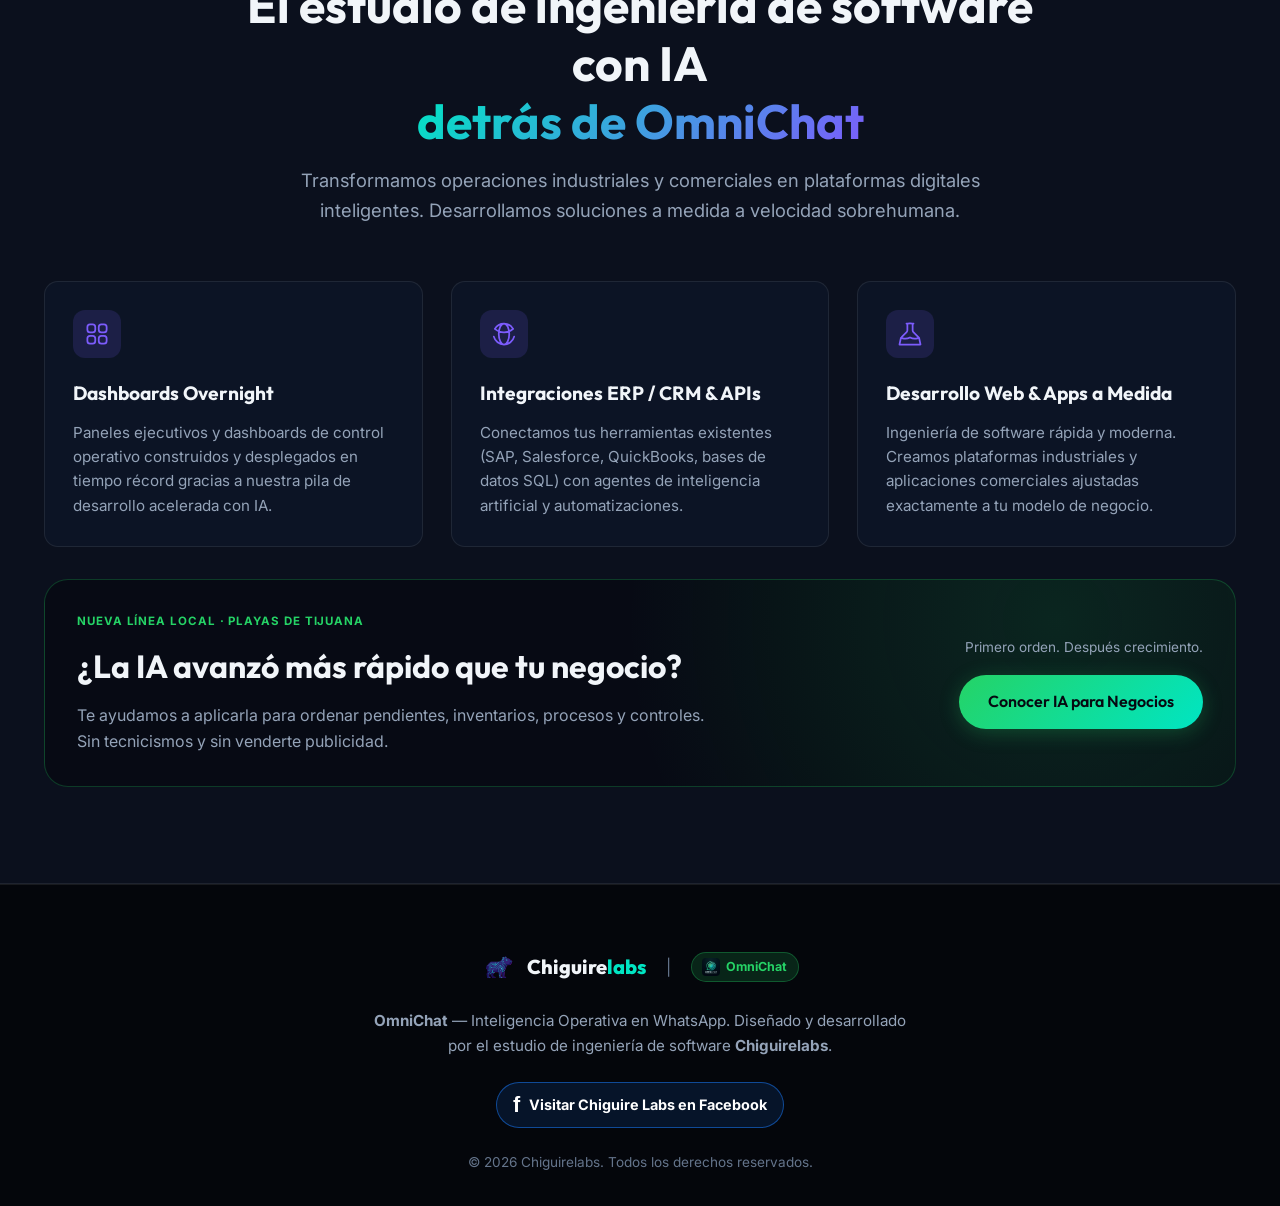
==== commit 6f8441b1: "Organiza navegacion de servicios" ====
--- a/index.html
+++ b/index.html
@@ -38,19 +38,27 @@
       </div>
       
       <div class="nav-links" id="nav-links">
-        <a href="#hero">Inicio</a>
-        <a href="#solucion">Cómo Funciona</a>
-        <a href="#casos-industria">Casos por Industria</a>
-        <a href="#estudio">Chiguirelabs Studio</a>
-        <a href="negocios/" class="nav-business-link">
-          <span class="nav-new-badge">Nuevo</span>
-          Acompañamiento con IA
-        </a>
+        <a href="#solucion">OmniChat</a>
+        <a href="#casos-industria">Casos por industria</a>
+        <details class="nav-services">
+          <summary>Asesoría con IA</summary>
+          <div class="nav-services-menu">
+            <a href="negocios/">
+              <strong>Presencial</strong>
+              <small>Playas de Tijuana</small>
+            </a>
+            <a href="negocios/en-linea/">
+              <strong>En línea</strong>
+              <small>Disponible en todo México</small>
+            </a>
+          </div>
+        </details>
+        <a href="#estudio">Cómo trabajamos</a>
         <a href="https://www.facebook.com/profile.php?id=61595078994341" class="nav-facebook-link" target="_blank" rel="noopener noreferrer" aria-label="Facebook de Chiguire Labs">
           <span class="facebook-mark" aria-hidden="true">f</span>
           <span class="nav-facebook-text">Facebook</span>
         </a>
-        <a href="#evaluacion" class="btn btn-primary nav-cta">Evaluar OmniChat</a>
+        <a href="https://wa.me/526641214859?text=Hola.%20Quiero%20conocer%20las%20soluciones%20de%20Chiguire%20Labs." class="btn btn-primary nav-cta" target="_blank" rel="noopener">Hablar por WhatsApp</a>
       </div>
 
       <button class="nav-toggle" id="nav-toggle" aria-label="Abrir menú de navegación" aria-expanded="false">
@@ -791,7 +799,13 @@
       link.addEventListener('click', () => {
         navLinks.classList.remove('open');
         navToggle.setAttribute('aria-expanded', 'false');
+        navLinks.querySelectorAll('details[open]').forEach(details => details.removeAttribute('open'));
       });
+    });
+
+    document.addEventListener('click', event => {
+      const services = navLinks.querySelector('.nav-services');
+      if (services?.open && !services.contains(event.target)) services.removeAttribute('open');
     });
 
     // ─── 6 Ultra-Realistic Industry Data Object ───
--- a/styles.css
+++ b/styles.css
@@ -276,37 +276,80 @@
   color: var(--clr-wa-green);
 }
 
-.nav-links .nav-business-link {
-  display: inline-flex;
-  align-items: center;
-  gap: 0.45rem;
+.nav-services {
+  position: relative;
+}
+
+.nav-services summary {
+  display: flex;
+  align-items: center;
+  gap: 0.4rem;
   padding: 0.55rem 0.85rem;
-  border: 1px solid rgba(124, 92, 252, 0.6);
+  border: 1px solid rgba(124, 92, 252, 0.55);
   border-radius: var(--radius-pill);
   background: linear-gradient(135deg, rgba(0, 229, 195, 0.1), rgba(124, 92, 252, 0.18));
   color: var(--clr-text);
   font-weight: 700;
+  cursor: pointer;
+  list-style: none;
   white-space: nowrap;
-  box-shadow: 0 0 22px rgba(124, 92, 252, 0.12);
-}
-
-.nav-links .nav-business-link:hover {
+}
+
+.nav-services summary::-webkit-details-marker {
+  display: none;
+}
+
+.nav-services summary::after {
+  content: "▾";
+  color: var(--clr-primary);
+  font-size: 0.75rem;
+  transition: transform 0.2s ease;
+}
+
+.nav-services[open] summary::after {
+  transform: rotate(180deg);
+}
+
+.nav-services-menu {
+  position: absolute;
+  top: calc(100% + 0.75rem);
+  left: 50%;
+  width: 260px;
+  padding: 0.55rem;
+  border: 1px solid var(--clr-border);
+  border-radius: 16px;
+  background: rgba(8, 12, 21, 0.98);
+  box-shadow: 0 22px 48px rgba(0, 0, 0, 0.45);
+  transform: translateX(-50%);
+}
+
+.nav-services-menu::before {
+  content: "";
+  position: absolute;
+  inset: -0.75rem 0 auto;
+  height: 0.75rem;
+}
+
+.nav-services-menu a {
+  display: grid;
+  gap: 0.1rem;
+  padding: 0.75rem 0.85rem;
+  border-radius: 11px;
+}
+
+.nav-services-menu a:hover {
   color: #fff;
-  border-color: var(--clr-primary);
-  background: linear-gradient(135deg, rgba(0, 229, 195, 0.18), rgba(124, 92, 252, 0.26));
-  transform: translateY(-1px);
-}
-
-.nav-new-badge {
-  padding: 0.14rem 0.42rem;
-  border-radius: var(--radius-pill);
-  background: var(--clr-accent);
-  color: #fff;
-  font-size: 0.61rem;
-  font-weight: 800;
-  letter-spacing: 0.04em;
-  line-height: 1.2;
-  text-transform: uppercase;
+  background: rgba(124, 92, 252, 0.16);
+}
+
+.nav-services-menu strong {
+  color: var(--clr-text);
+  font-size: 0.9rem;
+}
+
+.nav-services-menu small {
+  color: var(--clr-text-muted);
+  font-size: 0.74rem;
 }
 
 .nav-links .nav-facebook-link,
@@ -1702,6 +1745,8 @@
     top: 70px;
     left: 0;
     width: 100%;
+    max-height: calc(100vh - 70px);
+    overflow-y: auto;
     background: rgba(6, 9, 17, 0.98);
     backdrop-filter: blur(20px);
     -webkit-backdrop-filter: blur(20px);
@@ -1729,9 +1774,25 @@
     padding: 0.5rem 0;
   }
 
-  .nav-links .nav-business-link {
+  .nav-services {
+    width: 100%;
+  }
+
+  .nav-services summary {
     justify-content: center;
     padding: 0.8rem 1rem;
+  }
+
+  .nav-services-menu {
+    position: static;
+    width: 100%;
+    margin-top: 0.65rem;
+    transform: none;
+    box-shadow: none;
+  }
+
+  .nav-services-menu a {
+    text-align: center;
   }
 
   .nav-links .nav-facebook-link {
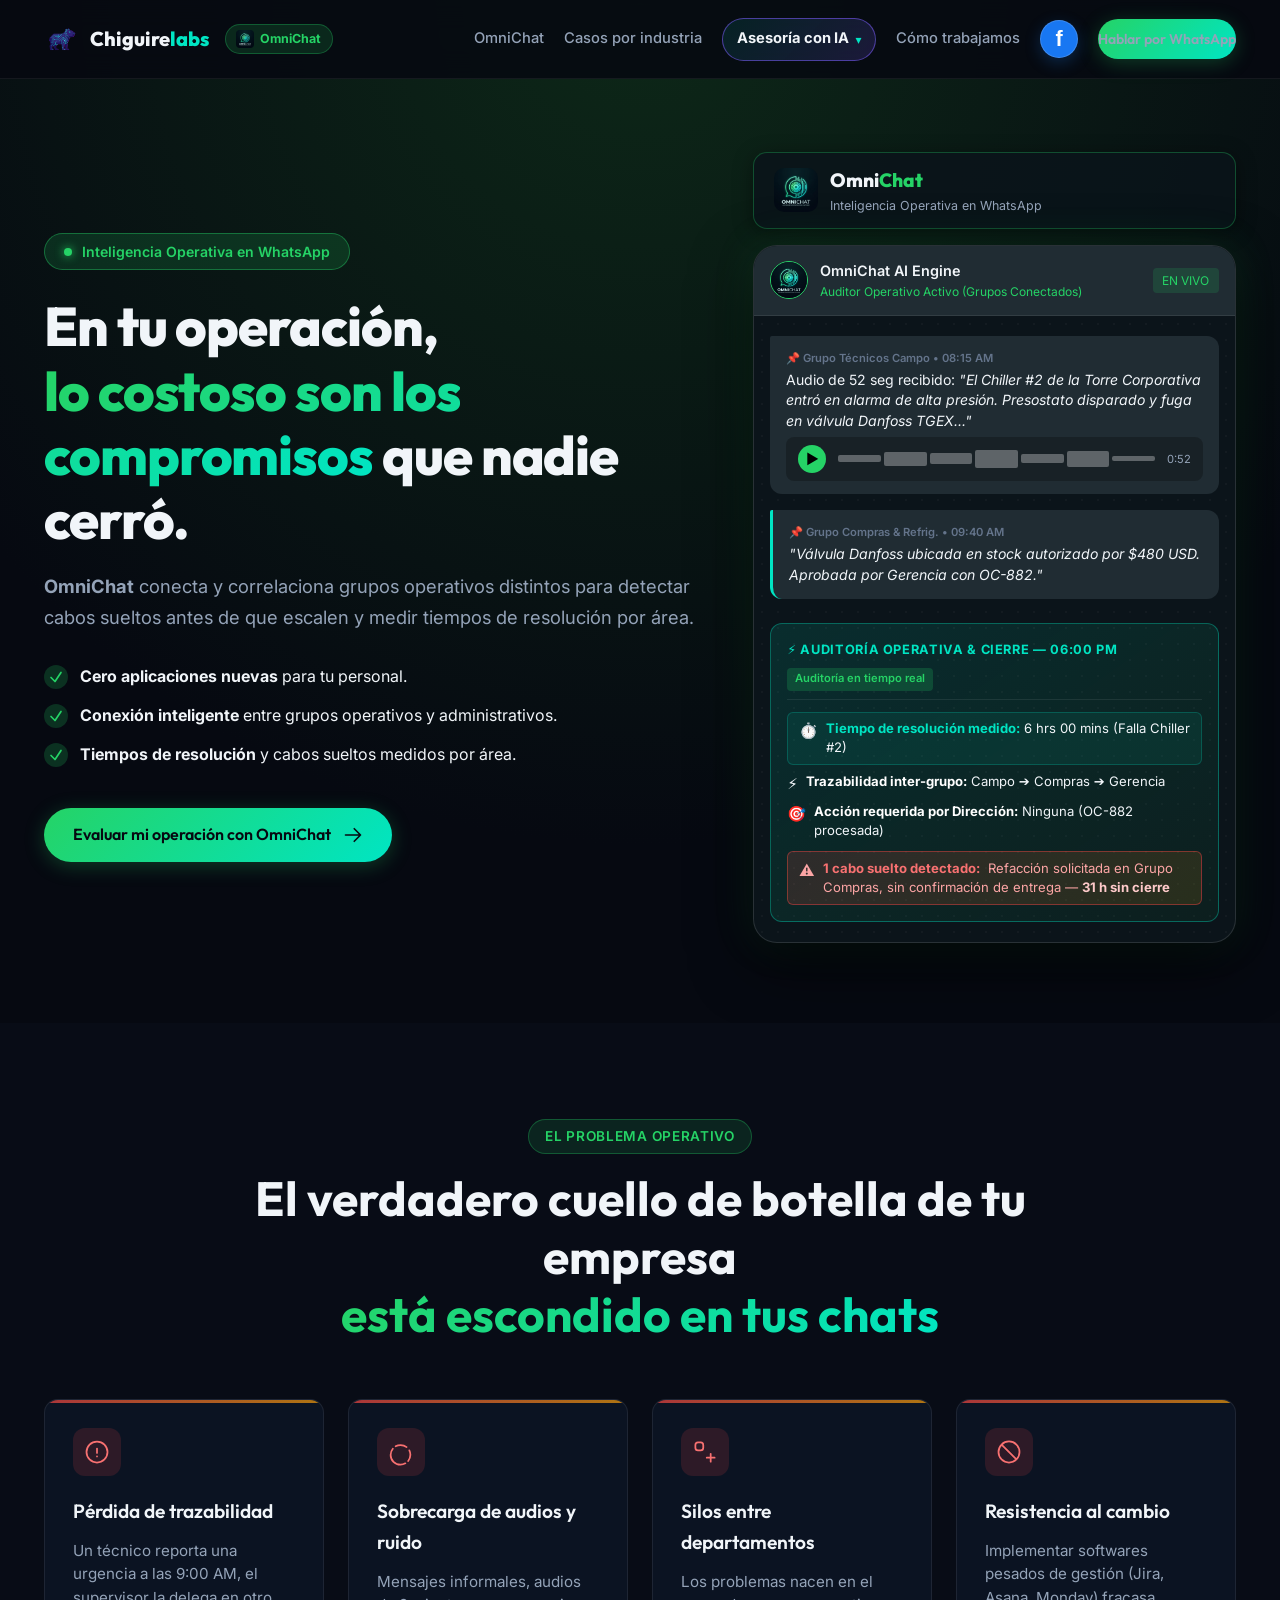
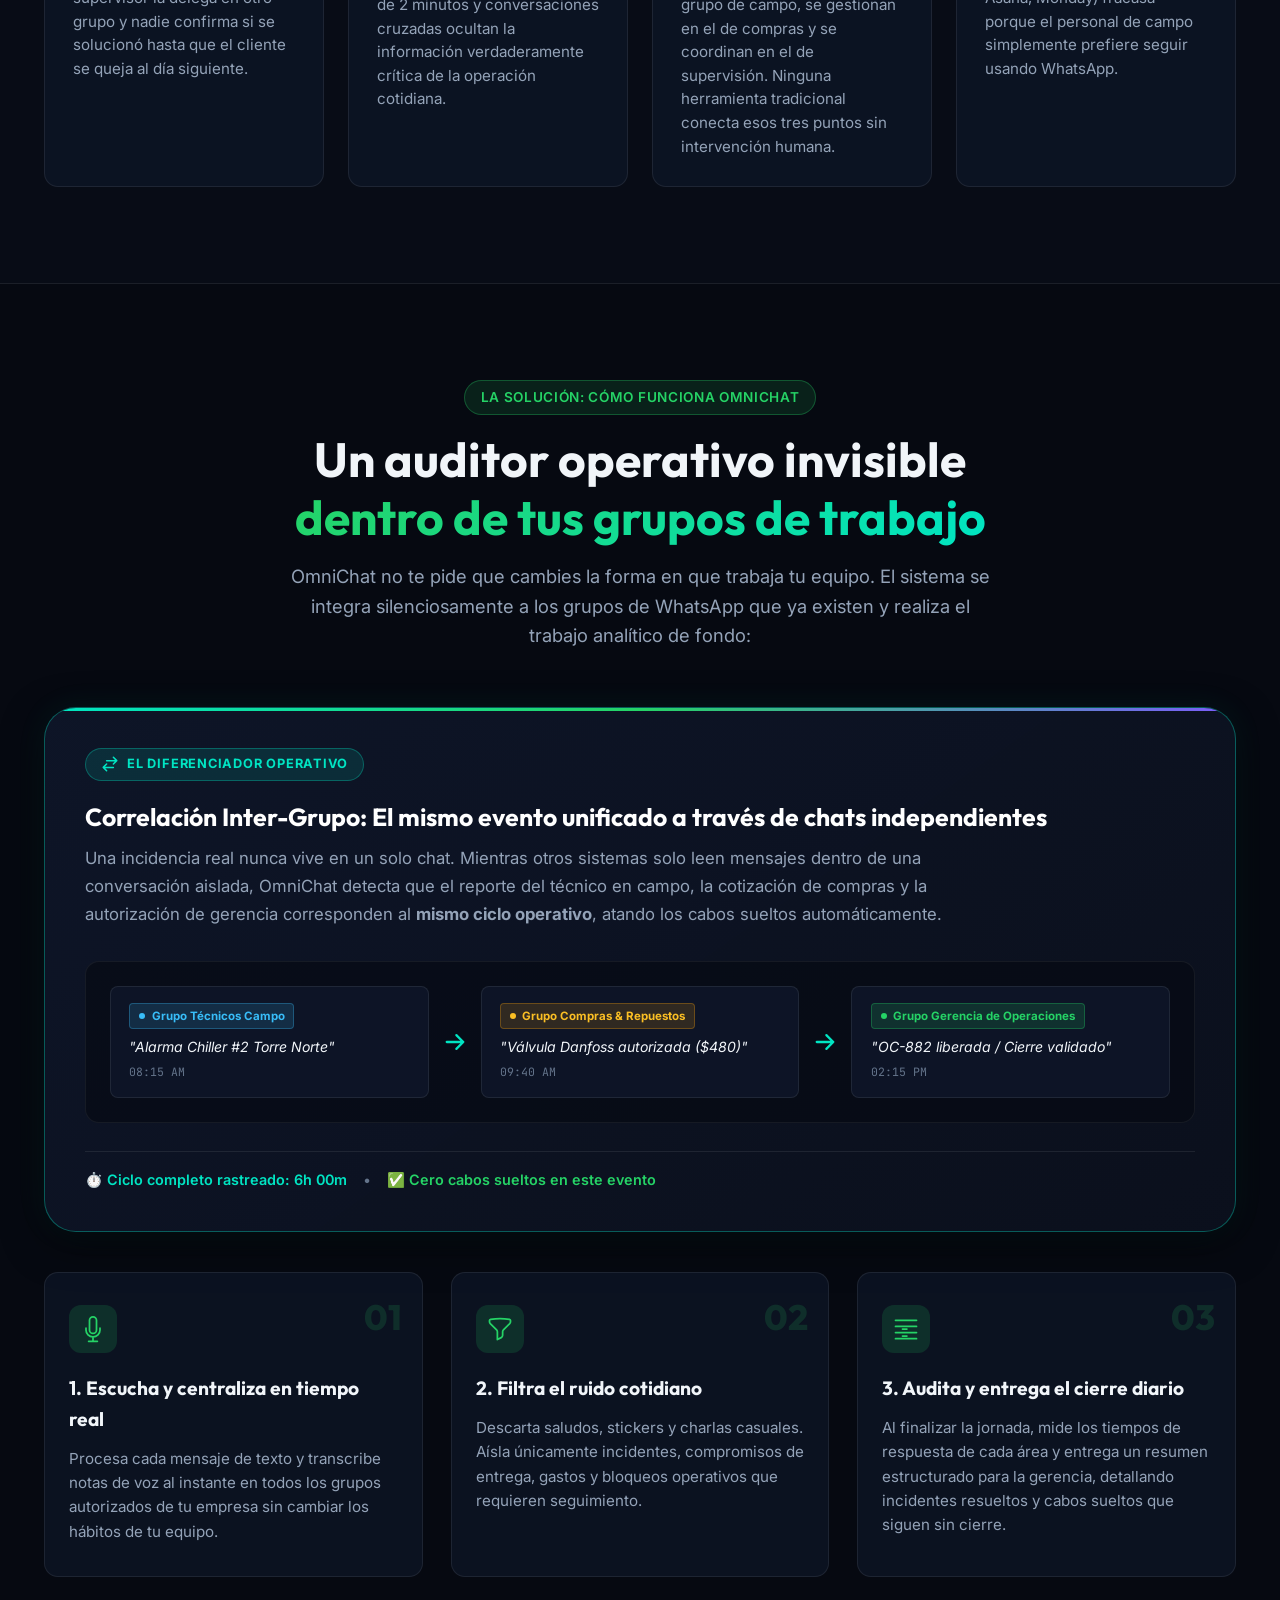
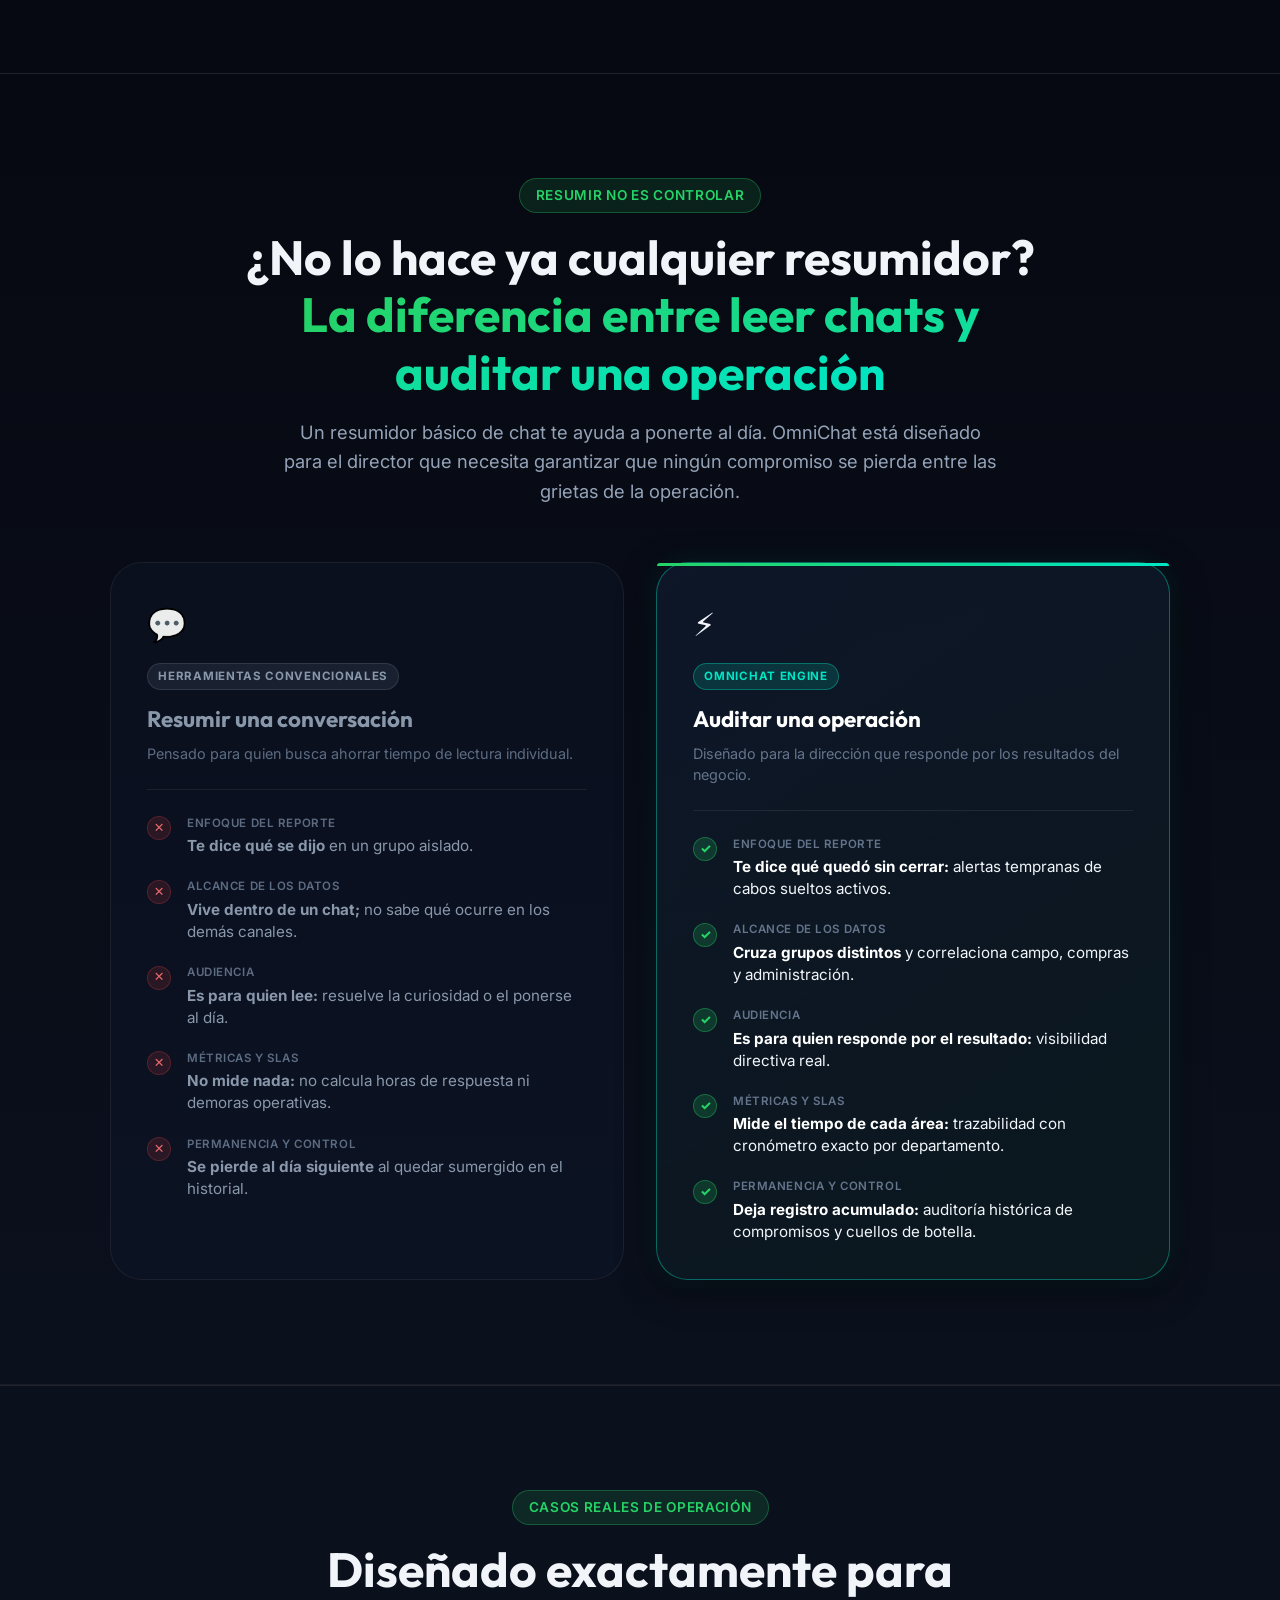
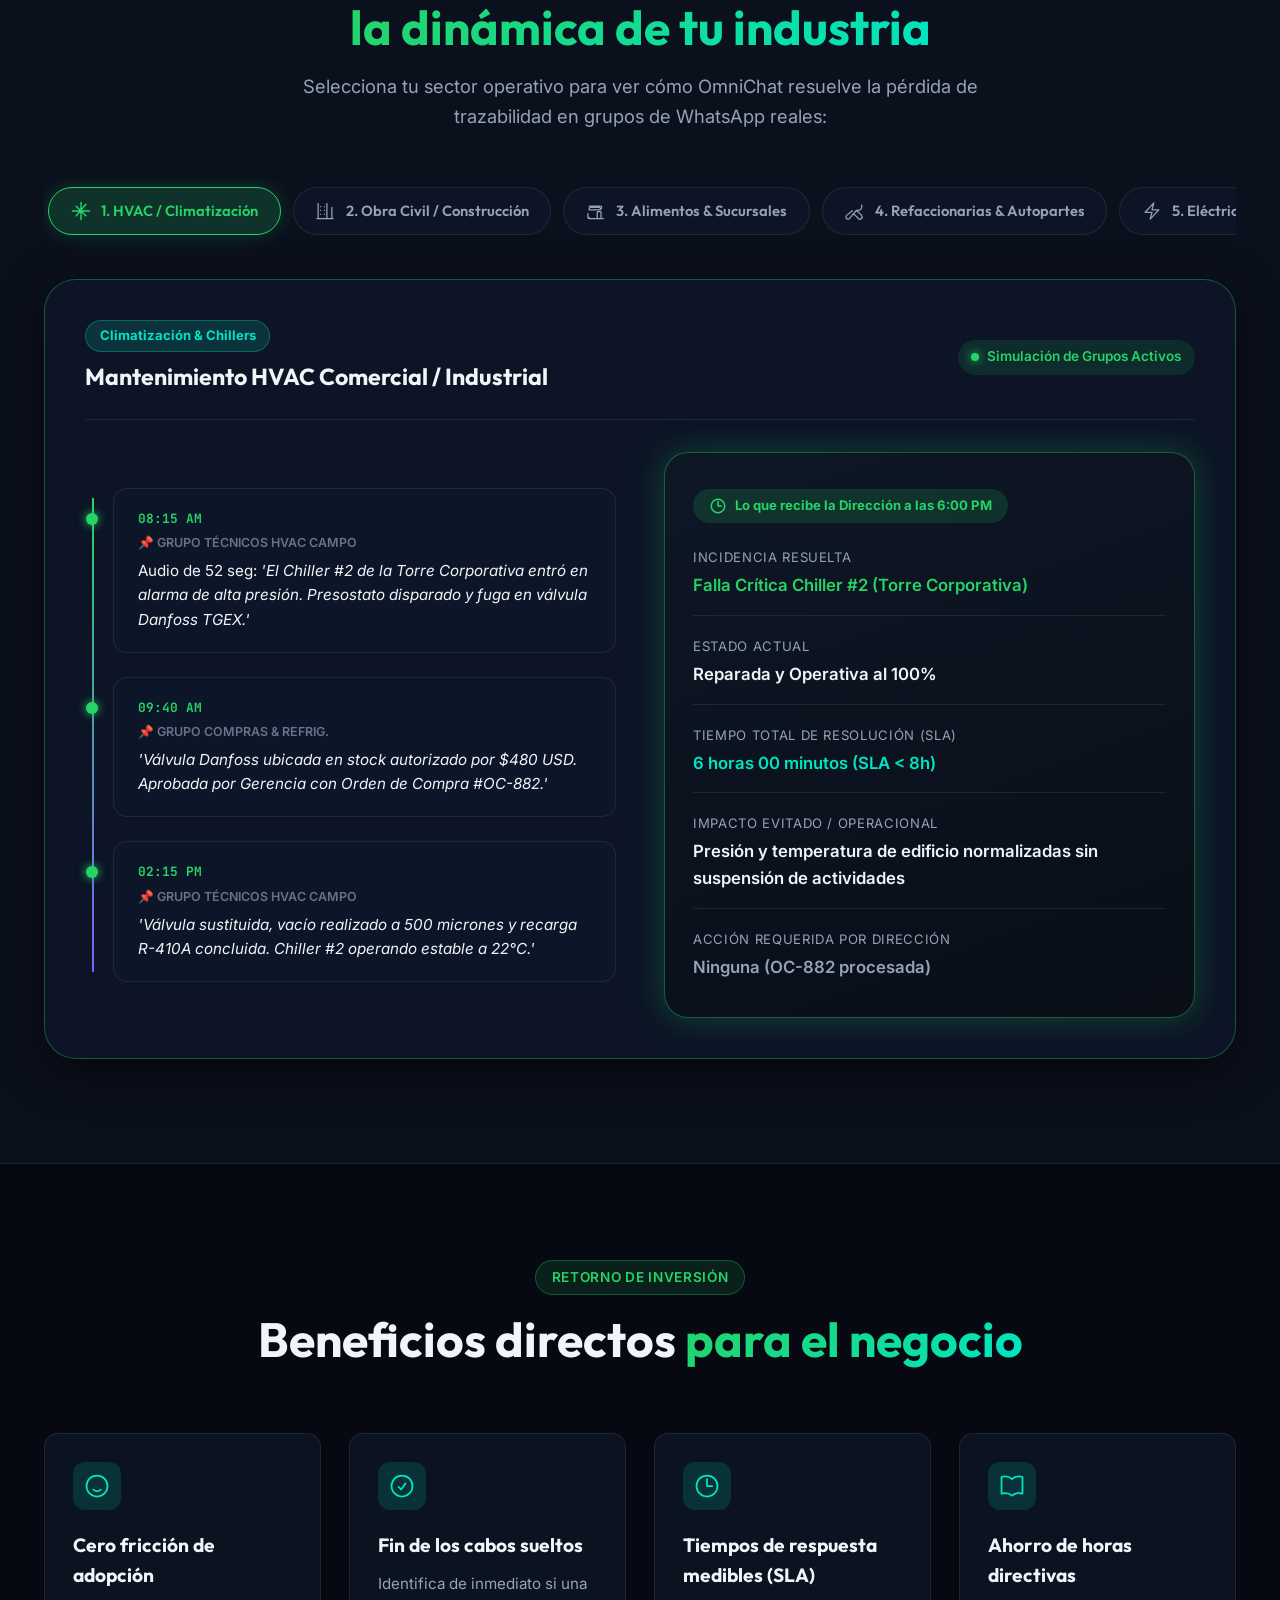
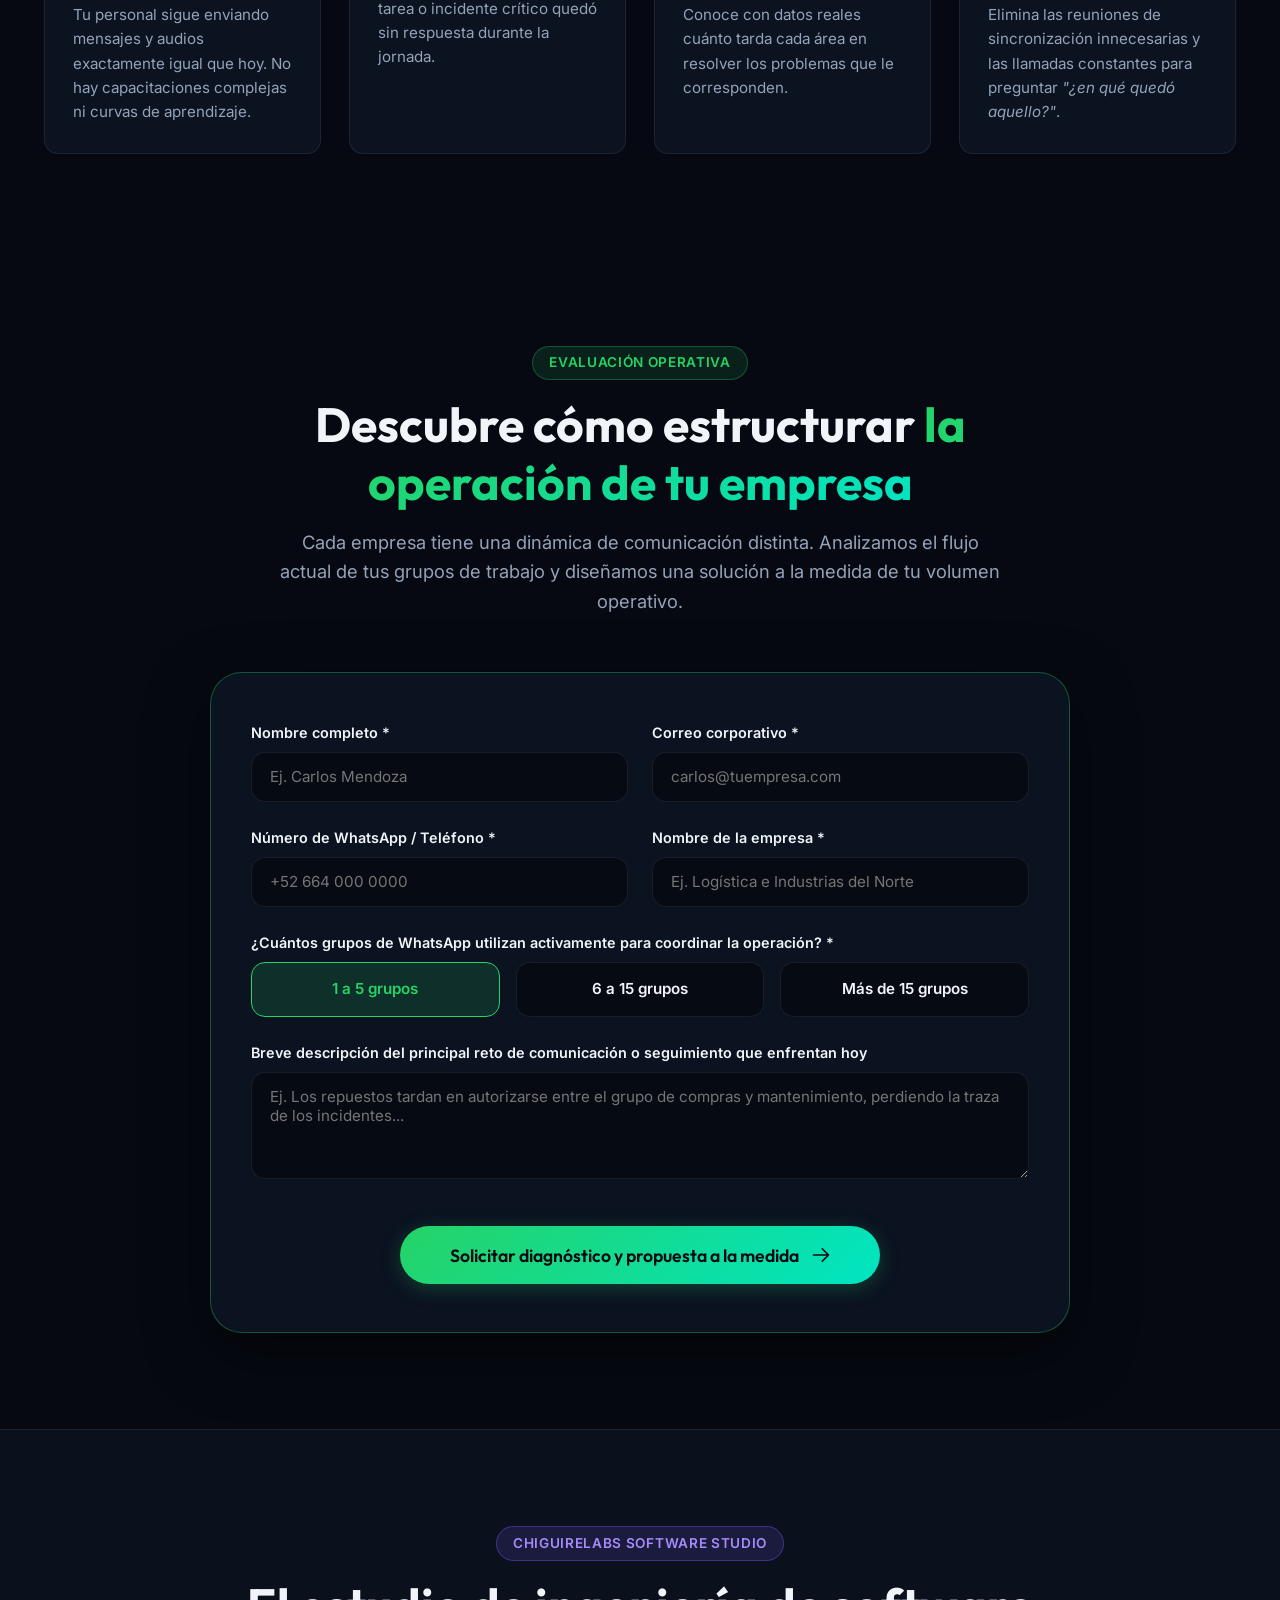
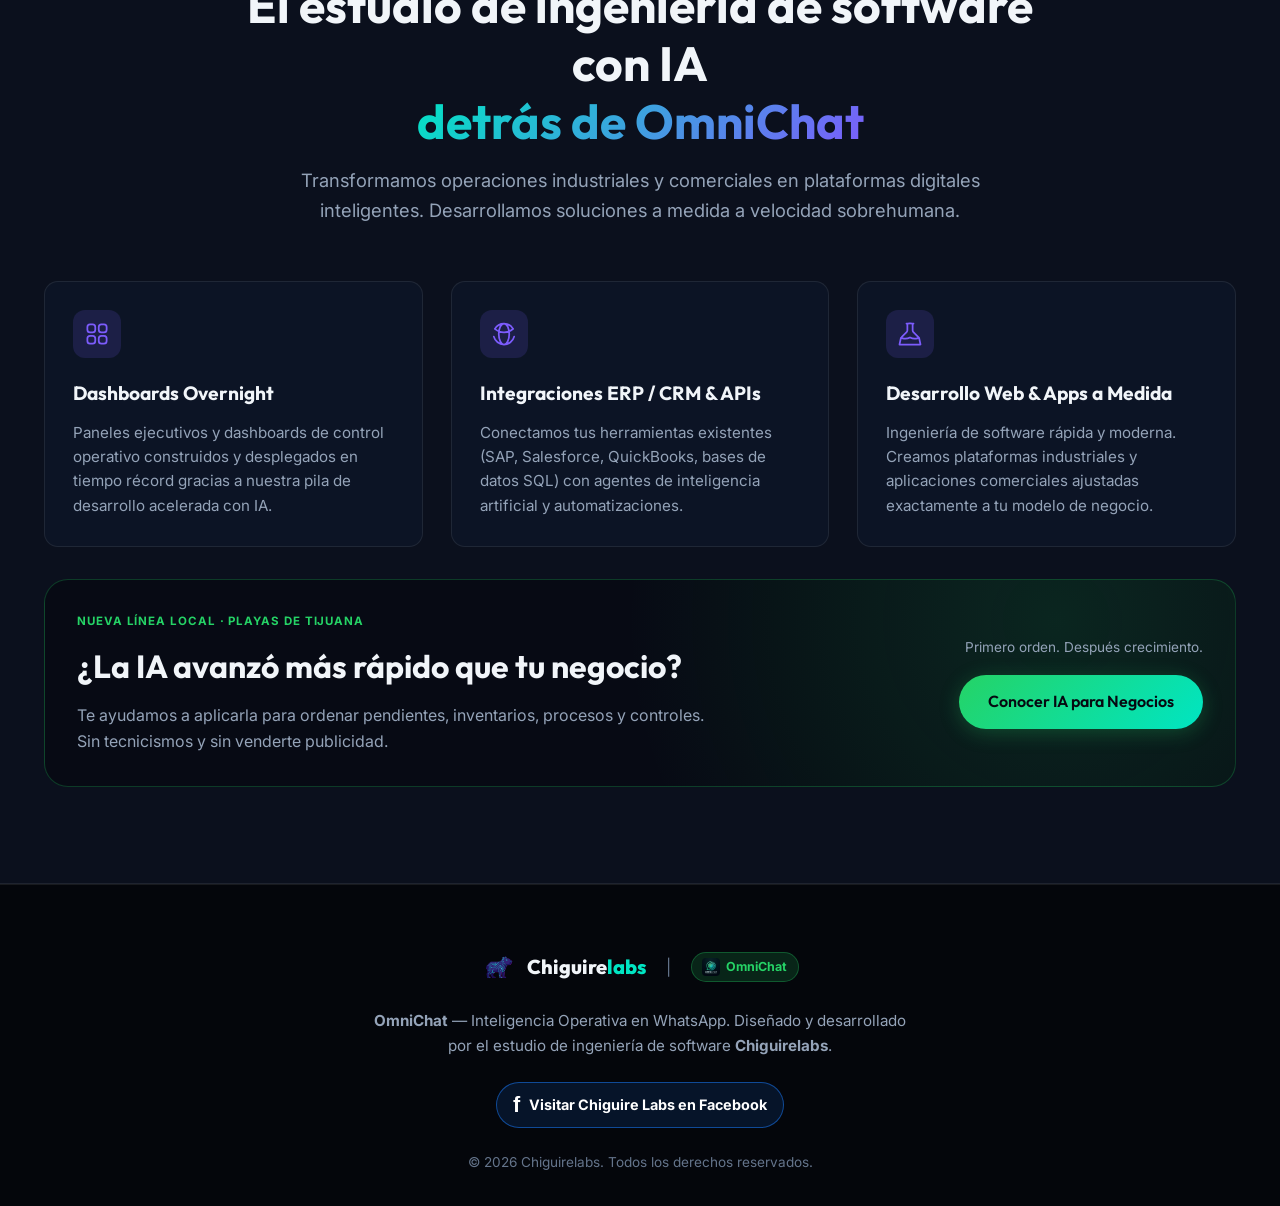
==== commit b9ec0980: "Refuerza seguridad inicial del sitio" ====
--- a/index.html
+++ b/index.html
@@ -632,22 +632,22 @@
 
           <div>
             <label class="form-label" for="fullname">Nombre completo *</label>
-            <input type="text" id="fullname" name="fullname" class="form-input" placeholder="Ej. Carlos Mendoza" required>
+            <input type="text" id="fullname" name="fullname" class="form-input" placeholder="Ej. Carlos Mendoza" maxlength="100" required>
           </div>
 
           <div>
             <label class="form-label" for="email">Correo corporativo *</label>
-            <input type="email" id="email" name="email" class="form-input" placeholder="carlos@tuempresa.com" required>
+            <input type="email" id="email" name="email" class="form-input" placeholder="carlos@tuempresa.com" maxlength="254" required>
           </div>
 
           <div>
             <label class="form-label" for="phone">Número de WhatsApp / Teléfono *</label>
-            <input type="tel" id="phone" name="phone" class="form-input" placeholder="+58 412 123 4567" required>
+            <input type="tel" id="phone" name="phone" class="form-input" placeholder="+52 664 000 0000" maxlength="30" required>
           </div>
 
           <div>
             <label class="form-label" for="company">Nombre de la empresa *</label>
-            <input type="text" id="company" name="company" class="form-input" placeholder="Ej. Logística e Industrias del Norte" required>
+            <input type="text" id="company" name="company" class="form-input" placeholder="Ej. Logística e Industrias del Norte" maxlength="120" required>
           </div>
 
           <div class="form-group-full">
@@ -670,7 +670,7 @@
 
           <div class="form-group-full">
             <label class="form-label" for="challenge">Breve descripción del principal reto de comunicación o seguimiento que enfrentan hoy</label>
-            <textarea id="challenge" name="challenge" rows="4" class="form-textarea" placeholder="Ej. Los repuestos tardan en autorizarse entre el grupo de compras y mantenimiento, perdiendo la traza de los incidentes..."></textarea>
+            <textarea id="challenge" name="challenge" rows="4" class="form-textarea" maxlength="1500" placeholder="Ej. Los repuestos tardan en autorizarse entre el grupo de compras y mantenimiento, perdiendo la traza de los incidentes..."></textarea>
           </div>
 
           <div class="form-group-full" style="text-align: center; margin-top: 1rem;">
@@ -1110,8 +1110,18 @@
       const groups = formData.get('groups_count') || '';
       const challenge = formData.get('challenge') || 'N/A';
 
-      const body = `Diagnóstico Operativo OmniChat:%0A%0ANombre: ${name}%0AEmail: ${email}%0ATeléfono: ${phone}%0AEmpresa: ${company}%0AGrupos activos: ${groups}%0AReto principal:%0A${challenge}`;
-      window.open(`mailto:lopezboyer@gmail.com?subject=Diagnóstico OmniChat - ${company}&body=${body}`, '_self');
+      const subject = encodeURIComponent(`Diagnóstico OmniChat - ${company}`);
+      const body = encodeURIComponent(
+        `Diagnóstico Operativo OmniChat:\n\n` +
+        `Nombre: ${name}\n` +
+        `Email: ${email}\n` +
+        `Teléfono: ${phone}\n` +
+        `Empresa: ${company}\n` +
+        `Grupos activos: ${groups}\n` +
+        `Reto principal:\n${challenge}`
+      );
+
+      window.location.href = `mailto:lopezboyer@gmail.com?subject=${subject}&body=${body}`;
     }
 
     function resetEvalForm() {
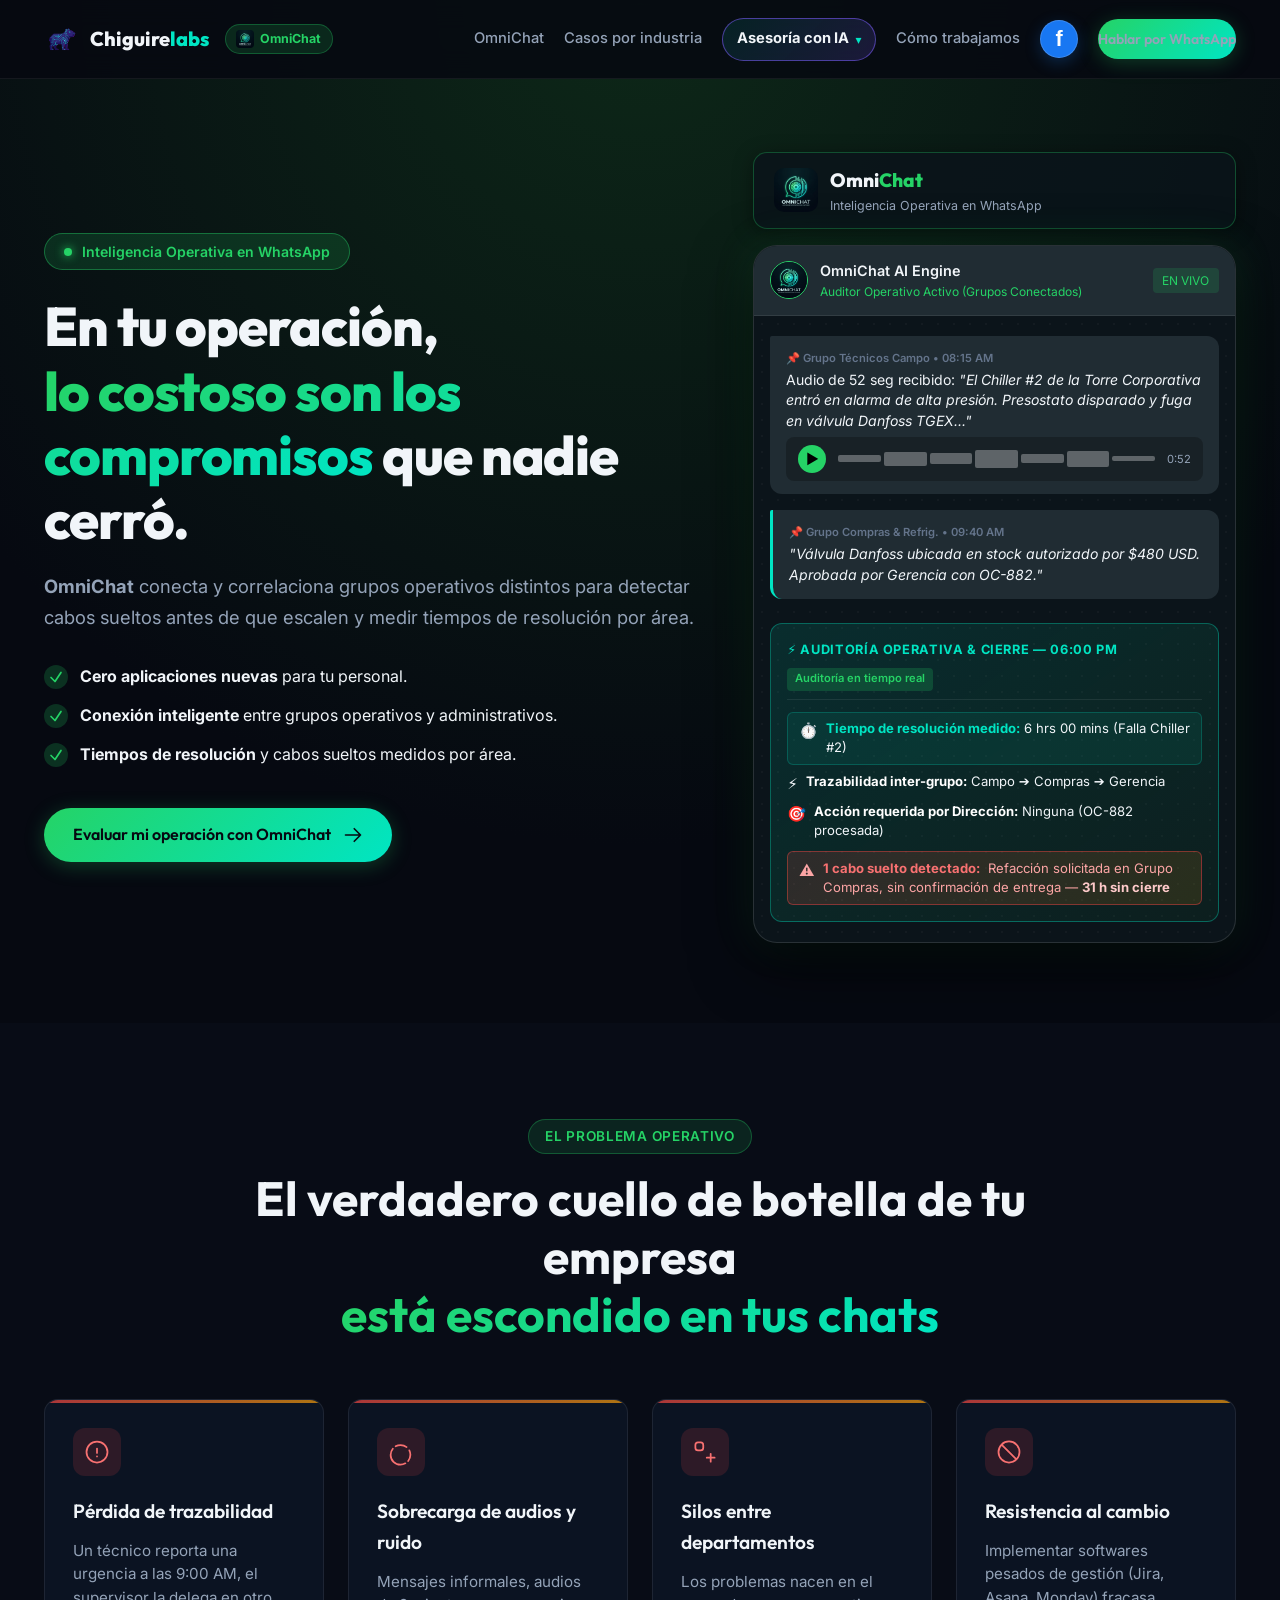
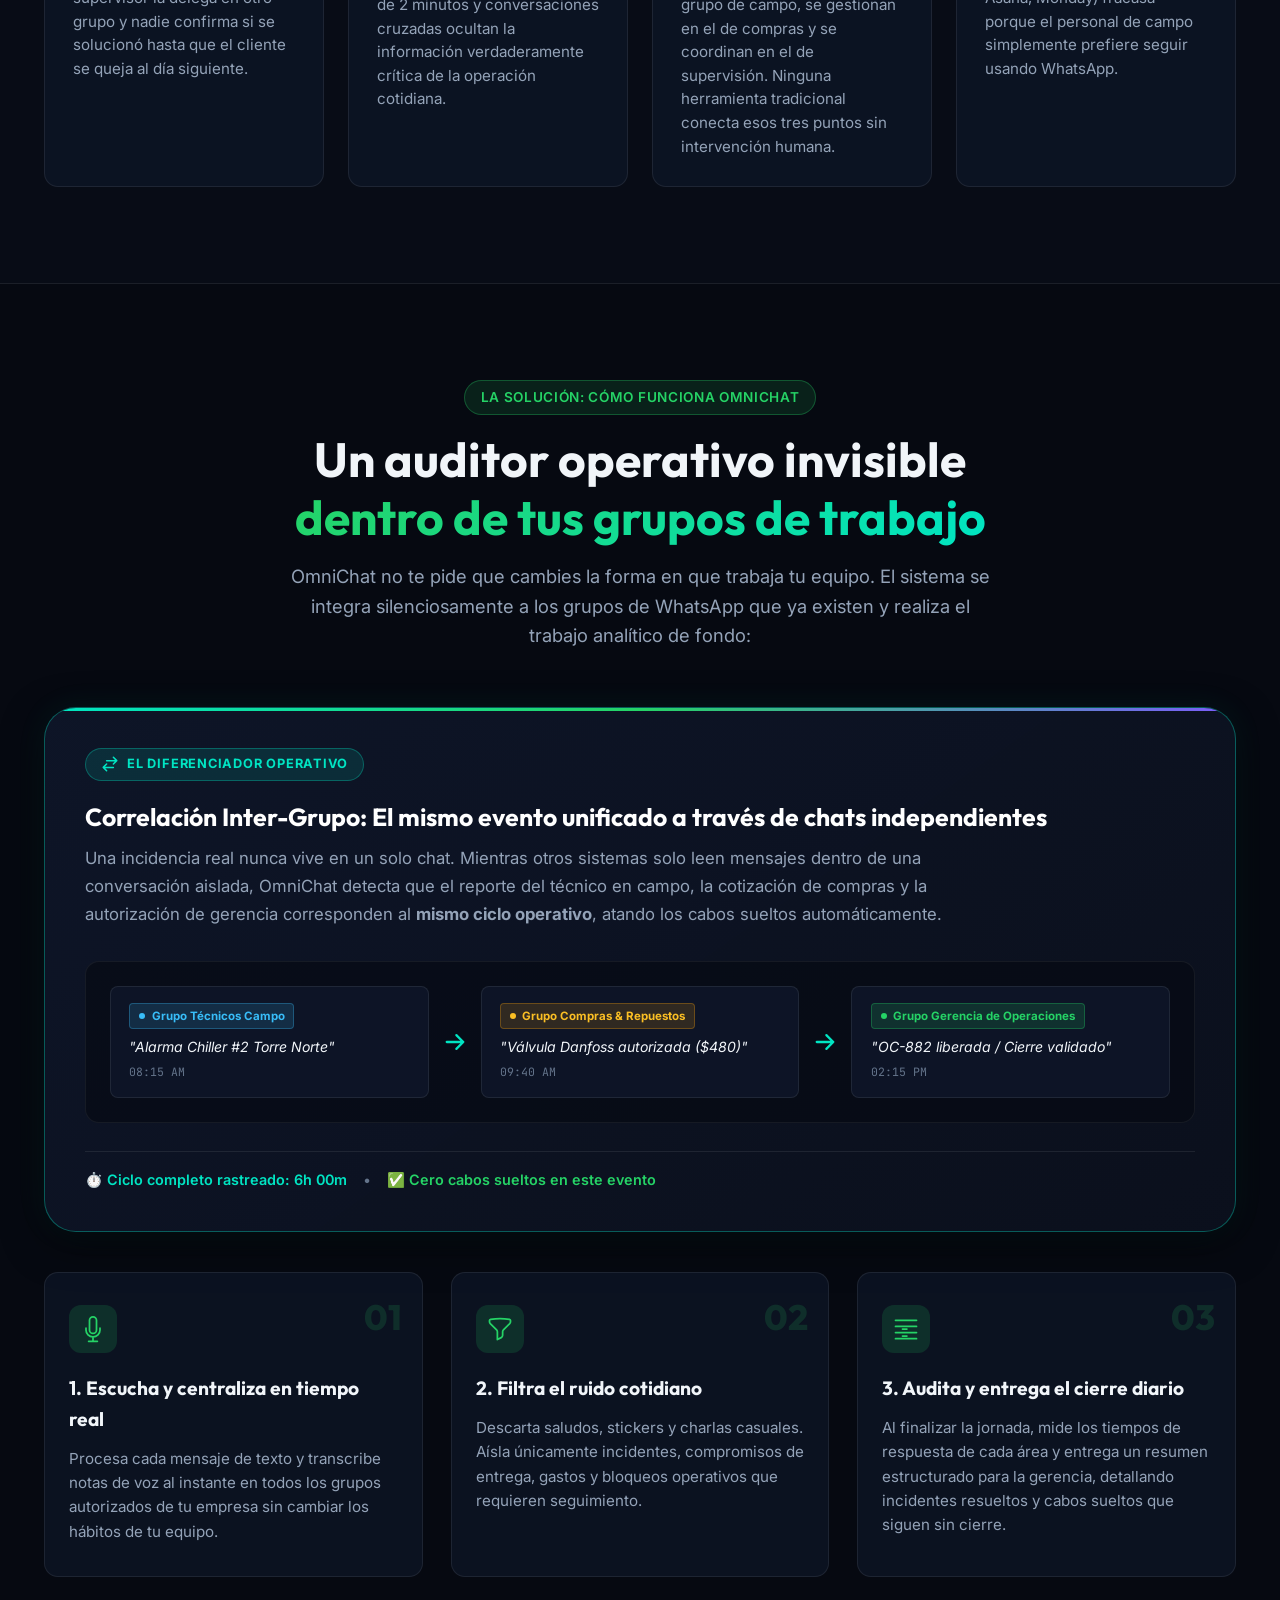
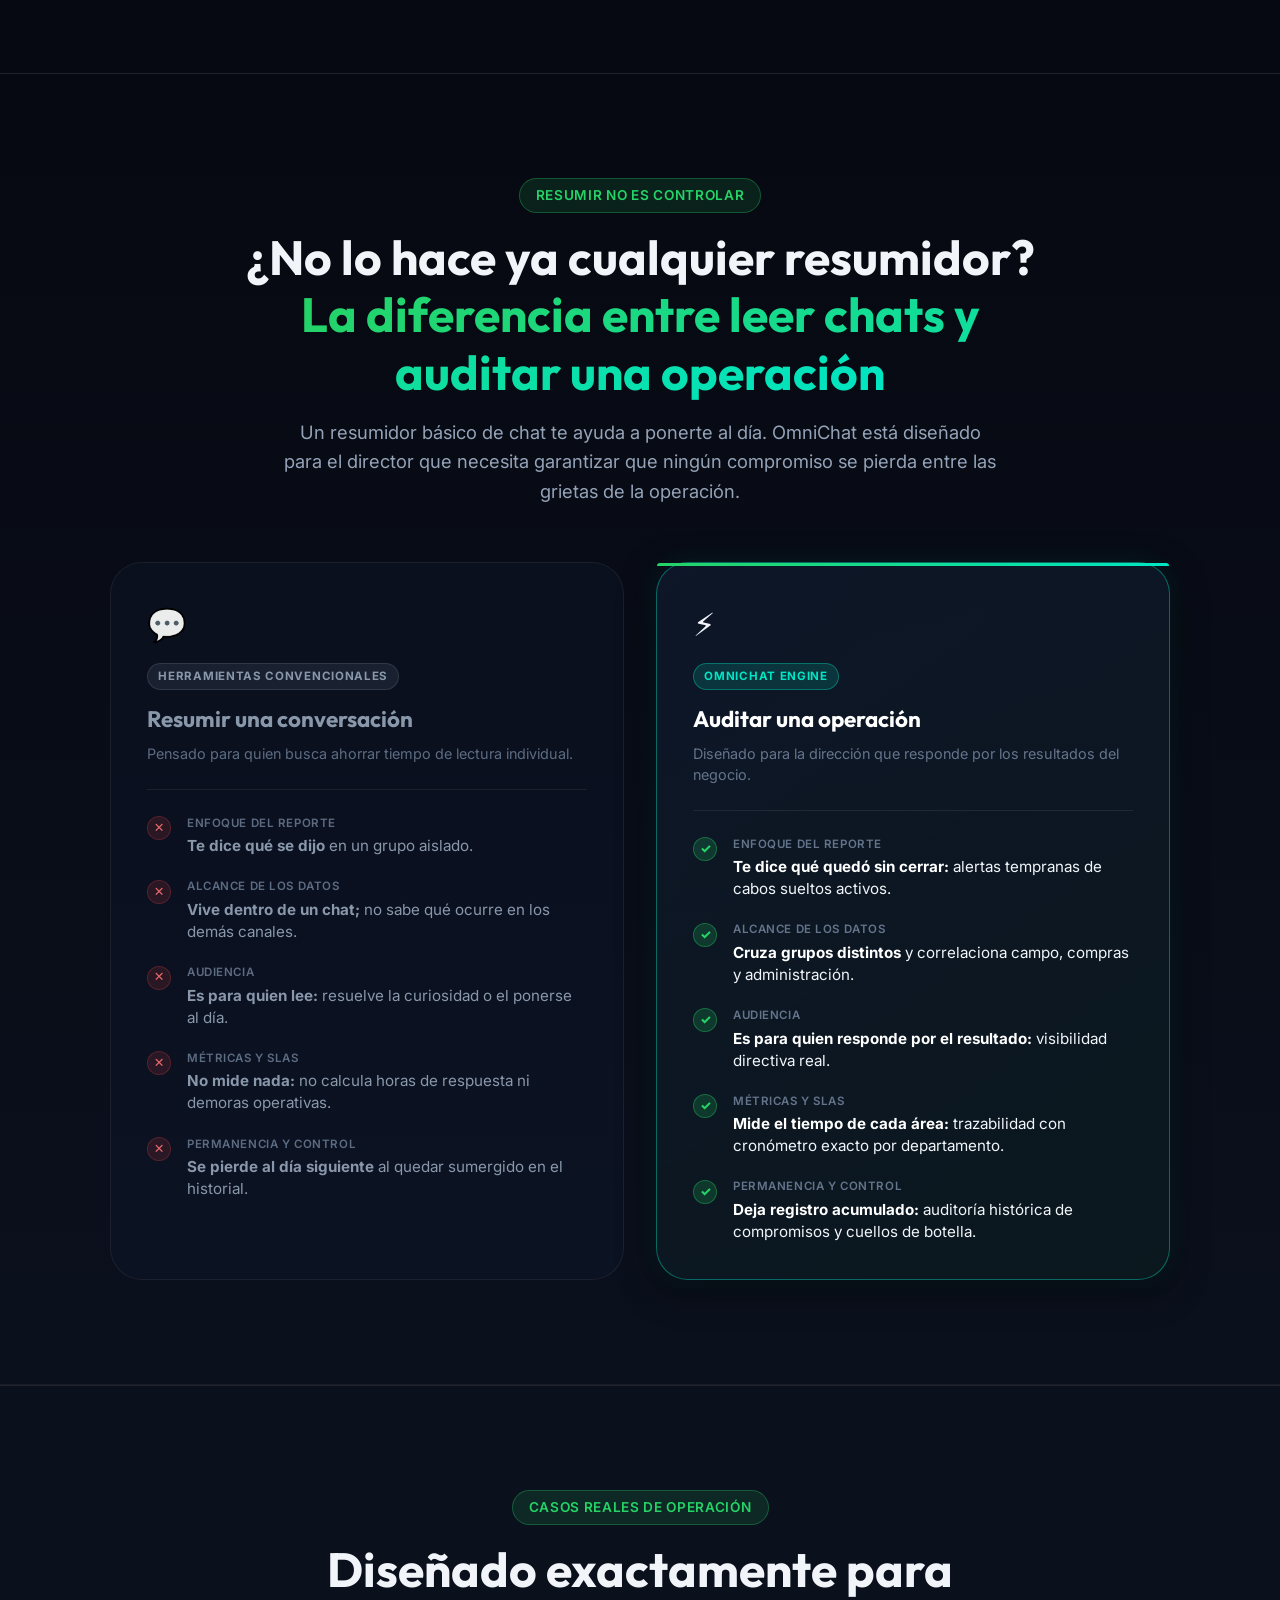
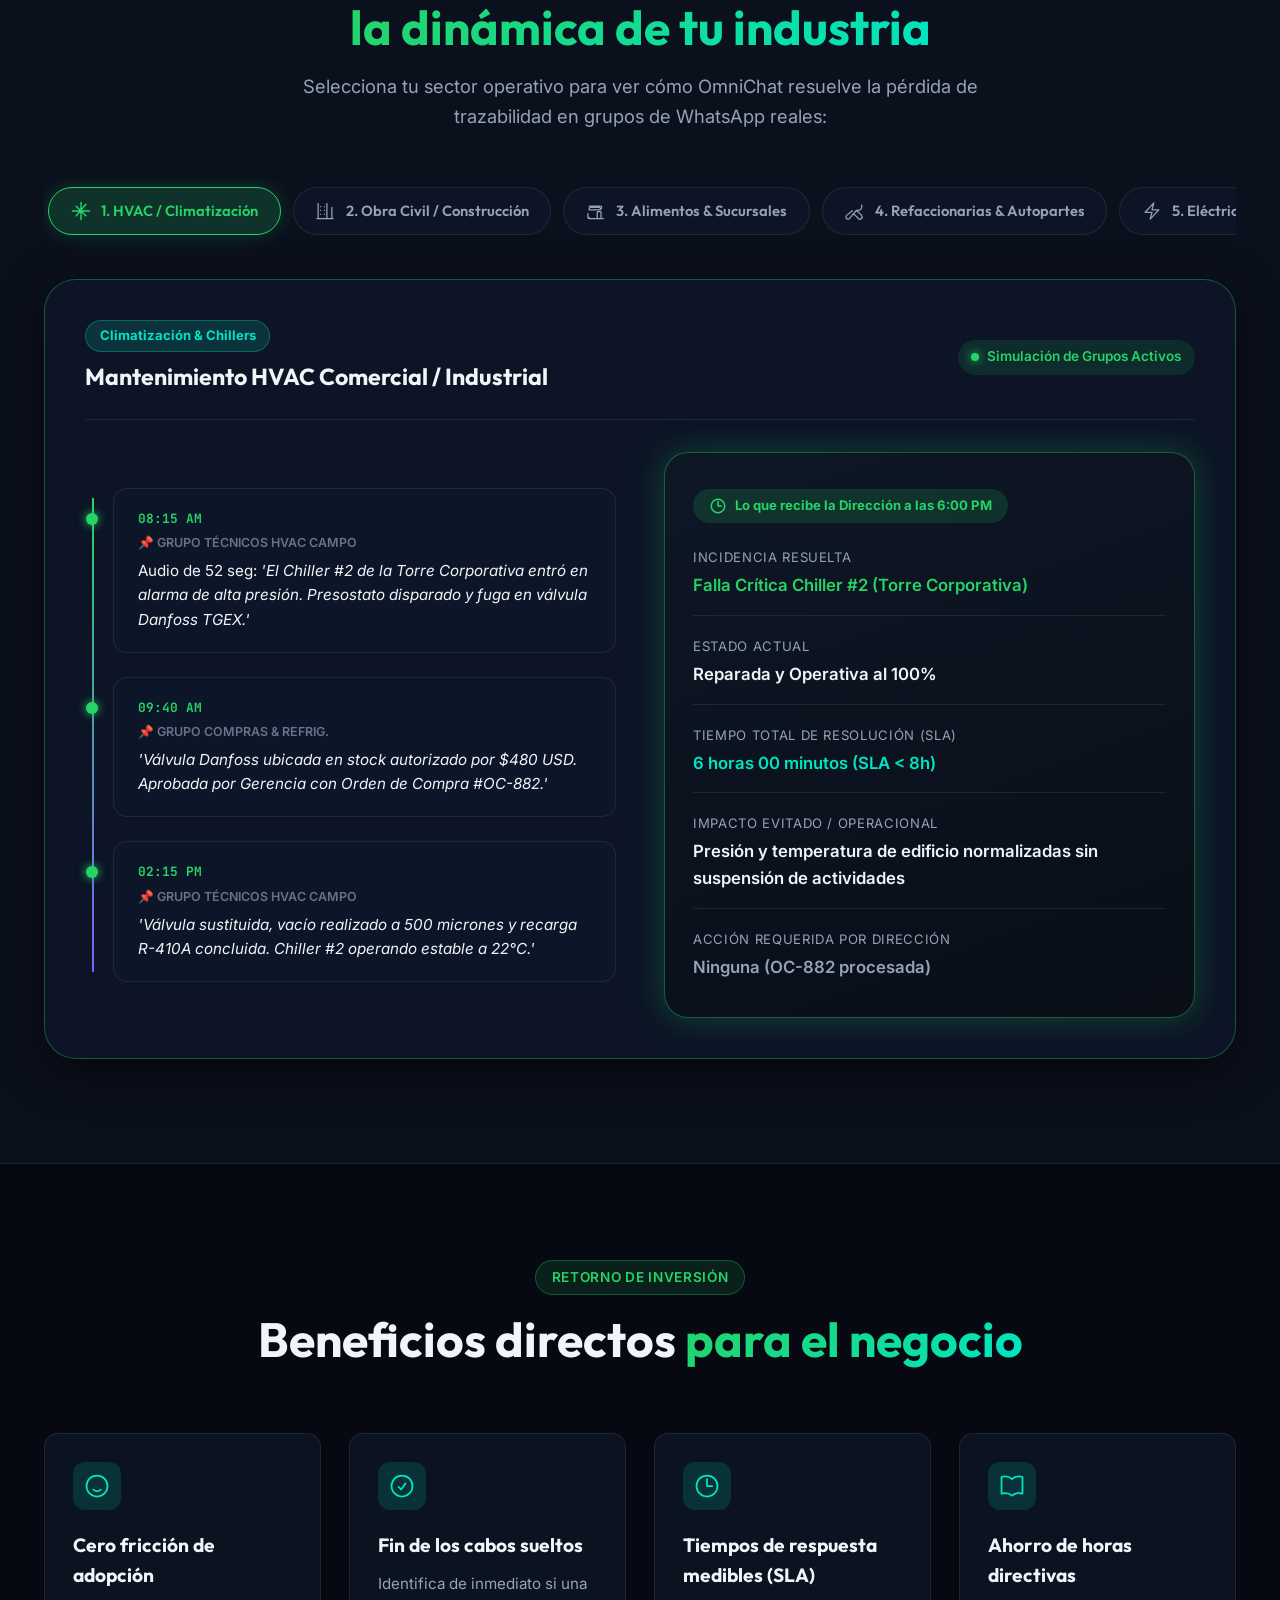
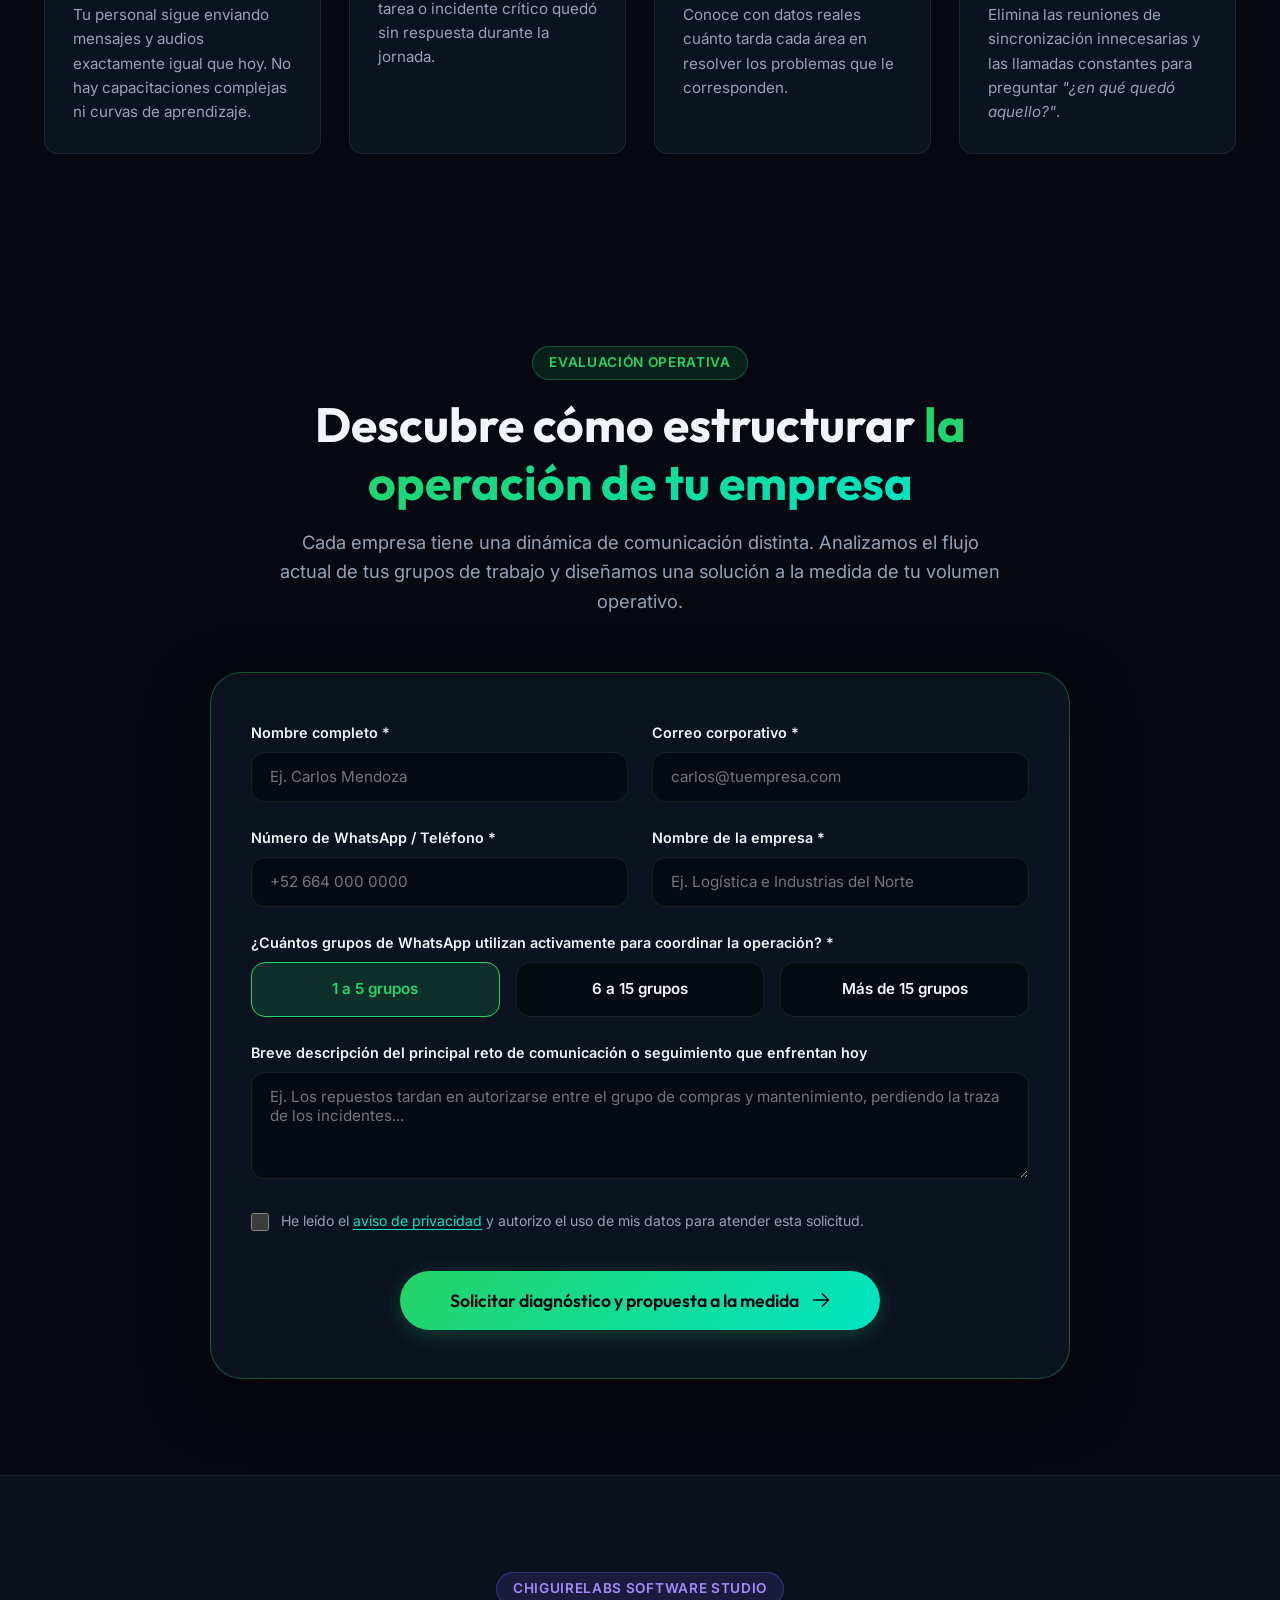
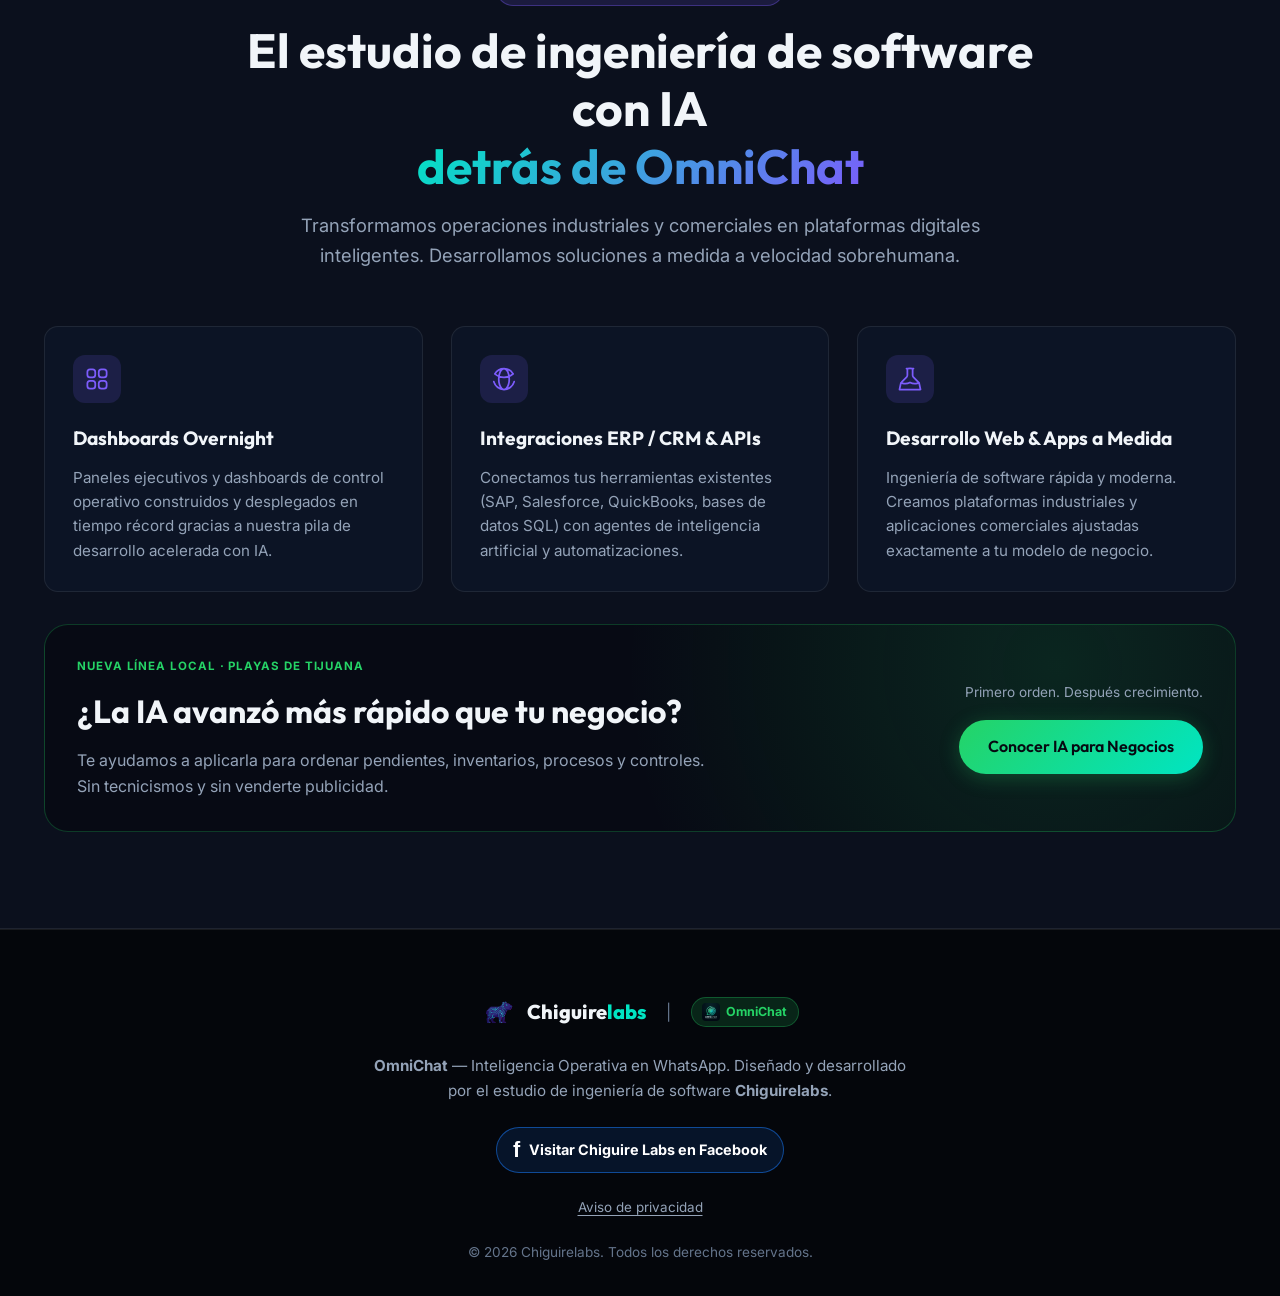
==== commit d3fbb96f: "Aplica segunda fase de seguridad" ====
--- a/index.html
+++ b/index.html
@@ -29,7 +29,7 @@
       <div class="brand-wrapper">
         <a href="#" class="nav-brand">
           <img src="images/logo.png" alt="Chiguirelabs Logo" class="chiguire-logo-img">
-          <span>Chiguire<span style="color: var(--clr-primary)">labs</span></span>
+          <span>Chiguire<span class="brand-accent">labs</span></span>
         </a>
         <div class="product-pill">
           <img src="images/omnichat_logo_pulse.jpg" alt="OmniChat Logo" class="omnichat-mini-logo">
@@ -121,8 +121,8 @@
         <div class="omnichat-brand-badge">
           <img src="images/omnichat_logo_pulse.jpg" alt="OmniChat Logo Oficial">
           <div>
-            <div class="omnichat-brand-name">Omni<span style="color: var(--clr-wa-green);">Chat</span></div>
-            <div style="font-size: 0.78rem; color: var(--clr-text-muted);">Inteligencia Operativa en WhatsApp</div>
+            <div class="omnichat-brand-name">Omni<span class="wa-accent">Chat</span></div>
+            <div class="omnichat-brand-tagline">Inteligencia Operativa en WhatsApp</div>
           </div>
         </div>
 
@@ -135,7 +135,7 @@
                 <div class="wa-status">Auditor Operativo Activo (Grupos Conectados)</div>
               </div>
             </div>
-            <div style="font-size: 0.75rem; color: var(--clr-wa-green); background: rgba(37, 211, 102, 0.15); padding: 0.2rem 0.6rem; border-radius: 4px;">EN VIVO</div>
+            <div class="live-badge">EN VIVO</div>
           </div>
 
           <div class="wa-body">
@@ -145,19 +145,19 @@
               <div class="wa-audio-player">
                 <div class="wa-play-btn">▶</div>
                 <div class="wa-waveform">
-                  <div class="wa-bar" style="height: 40%"></div>
-                  <div class="wa-bar" style="height: 80%"></div>
-                  <div class="wa-bar" style="height: 60%"></div>
-                  <div class="wa-bar" style="height: 100%"></div>
-                  <div class="wa-bar" style="height: 50%"></div>
-                  <div class="wa-bar" style="height: 90%"></div>
-                  <div class="wa-bar" style="height: 30%"></div>
-                </div>
-                <span style="font-size: 0.7rem; color: var(--clr-text-muted);">0:52</span>
-              </div>
-            </div>
-
-            <div class="wa-msg wa-msg-in" style="border-left: 3px solid var(--clr-primary);">
+                  <div class="wa-bar wa-bar-40"></div>
+                  <div class="wa-bar wa-bar-80"></div>
+                  <div class="wa-bar wa-bar-60"></div>
+                  <div class="wa-bar wa-bar-100"></div>
+                  <div class="wa-bar wa-bar-50"></div>
+                  <div class="wa-bar wa-bar-90"></div>
+                  <div class="wa-bar wa-bar-30"></div>
+                </div>
+                <span class="audio-duration">0:52</span>
+              </div>
+            </div>
+
+            <div class="wa-msg wa-msg-in wa-msg-accent">
               <div class="wa-msg-meta">📌 Grupo Compras & Refrig. • 09:40 AM</div>
               <div><i>"Válvula Danfoss ubicada en stock autorizado por $480 USD. Aprobada por Gerencia con OC-882."</i></div>
             </div>
@@ -199,7 +199,7 @@
   <!-- ═══════════════ EL PROBLEMA OPERATIVO ═══════════════ -->
   <section class="problems-section" id="problema">
     <div class="container">
-      <div style="text-align: center; max-width: 800px; margin: 0 auto;">
+      <div class="section-intro">
         <span class="section-label">El Problema Operativo</span>
         <h2 class="section-title">El verdadero cuello de botella de tu empresa <br><span class="gradient-text">está escondido en tus chats</span></h2>
       </div>
@@ -243,7 +243,7 @@
   <!-- ═══════════════ LA SOLUCIÓN: CÓMO FUNCIONA ═══════════════ -->
   <section class="solution-section" id="solucion">
     <div class="container">
-      <div style="text-align: center; max-width: 800px; margin: 0 auto;">
+      <div class="section-intro">
         <span class="section-label">La Solución: Cómo Funciona OmniChat</span>
         <h2 class="section-title">Un auditor operativo invisible <br><span class="gradient-text">dentro de tus grupos de trabajo</span></h2>
         <p class="section-subtitle">
@@ -344,7 +344,7 @@
   <!-- ═══════════════ DIFERENCIACIÓN: RESUMIR VS AUDITAR ═══════════════ -->
   <section class="differentiation-section" id="diferenciacion">
     <div class="container">
-      <div style="text-align: center; max-width: 820px; margin: 0 auto 3.5rem;">
+      <div class="section-intro section-intro-wide section-intro-spaced">
         <span class="section-label">Resumir no es Controlar</span>
         <h2 class="section-title">¿No lo hace ya cualquier resumidor? <br><span class="gradient-text">La diferencia entre leer chats y auditar una operación</span></h2>
         <p class="section-subtitle">
@@ -465,7 +465,7 @@
   <!-- ═══════════════ CASOS REALES POR INDUSTRIA (INTERACTIVO) ═══════════════ -->
   <section class="industry-section" id="casos-industria">
     <div class="container">
-      <div style="text-align: center; max-width: 820px; margin: 0 auto;">
+      <div class="section-intro section-intro-wide">
         <span class="section-label">Casos Reales de Operación</span>
         <h2 class="section-title">Diseñado exactamente para <br><span class="gradient-text">la dinámica de tu industria</span></h2>
         <p class="section-subtitle">
@@ -517,15 +517,15 @@
         <div class="industry-header-info">
           <div>
             <span class="ind-tag-badge" id="ind-tag">Climatización & Chillers</span>
-            <h3 style="font-family: var(--ff-heading); font-size: 1.45rem; font-weight: 700; margin-top: 0.35rem;" id="ind-title">Mantenimiento HVAC Comercial / Industrial</h3>
-          </div>
-          <div style="font-size: 0.85rem; color: var(--clr-wa-green); font-weight: 600; display: flex; align-items: center; gap: 0.5rem; background: rgba(37, 211, 102, 0.12); padding: 0.4rem 0.85rem; border-radius: var(--radius-pill);">
+            <h3 class="industry-title" id="ind-title">Mantenimiento HVAC Comercial / Industrial</h3>
+          </div>
+          <div class="industry-live-status">
             <span class="pulse-dot"></span>
             Simulación de Grupos Activos
           </div>
         </div>
 
-        <div class="timeline-grid" style="margin-top: 1rem;">
+        <div class="timeline-grid timeline-grid-spaced">
           <!-- Dynamic WhatsApp Chat Flow -->
           <div class="timeline-container" id="ind-chat-container">
             <!-- Rendered dynamically by JS -->
@@ -540,7 +540,7 @@
 
             <div class="report-item">
               <div class="report-label">Incidencia Resuelta</div>
-              <div class="report-value" id="rep-title" style="color: var(--clr-wa-green);">Falla Crítica Chiller #2 (Torre Corporativa)</div>
+              <div class="report-value report-value-success" id="rep-title">Falla Crítica Chiller #2 (Torre Corporativa)</div>
             </div>
 
             <div class="report-item">
@@ -550,17 +550,17 @@
 
             <div class="report-item">
               <div class="report-label">Tiempo total de resolución (SLA)</div>
-              <div class="report-value" id="rep-sla" style="color: var(--clr-primary);">6 horas 00 minutos</div>
+              <div class="report-value report-value-primary" id="rep-sla">6 horas 00 minutos</div>
             </div>
 
             <div class="report-item">
               <div class="report-label">Impacto Evitado / Operacional</div>
-              <div class="report-value" id="rep-impact" style="color: var(--clr-text);">Presión y temperatura de edificio normalizadas sin suspensión de actividades</div>
+              <div class="report-value report-value-strong" id="rep-impact">Presión y temperatura de edificio normalizadas sin suspensión de actividades</div>
             </div>
 
             <div class="report-item">
               <div class="report-label">Acción requerida por Dirección</div>
-              <div class="report-value" id="rep-action" style="color: var(--clr-text-muted);">Ninguna (OC-882 procesada)</div>
+              <div class="report-value report-value-muted" id="rep-action">Ninguna (OC-882 procesada)</div>
             </div>
           </div>
         </div>
@@ -571,7 +571,7 @@
   <!-- ═══════════════ BENEFICIOS DIRECTOS ═══════════════ -->
   <section class="benefits-section" id="beneficios">
     <div class="container">
-      <div style="text-align: center; max-width: 800px; margin: 0 auto;">
+      <div class="section-intro">
         <span class="section-label">Retorno de Inversión</span>
         <h2 class="section-title">Beneficios directos <span class="gradient-text">para el negocio</span></h2>
       </div>
@@ -615,7 +615,7 @@
   <!-- ═══════════════ FORMULARIO DE EVALUACIÓN OPERATIVA ═══════════════ -->
   <section class="form-section" id="evaluacion">
     <div class="container">
-      <div style="text-align: center; max-width: 800px; margin: 0 auto;">
+      <div class="section-intro">
         <span class="section-label">Evaluación Operativa</span>
         <h2 class="section-title">Descubre cómo estructurar <span class="gradient-text">la operación de tu empresa</span></h2>
         <p class="section-subtitle">
@@ -628,7 +628,7 @@
           <input type="hidden" name="access_key" value="7f0a7605-dabf-45db-bd2b-888918e735d1">
           <input type="hidden" name="subject" value="Nuevo Diagnóstico Operativo OmniChat - Chiguirelabs">
           <input type="hidden" name="from_name" value="OmniChat Web Landing">
-          <input type="checkbox" name="botcheck" style="display: none;">
+          <input type="checkbox" name="botcheck" class="botcheck" tabindex="-1" autocomplete="off">
 
           <div>
             <label class="form-label" for="fullname">Nombre completo *</label>
@@ -673,24 +673,29 @@
             <textarea id="challenge" name="challenge" rows="4" class="form-textarea" maxlength="1500" placeholder="Ej. Los repuestos tardan en autorizarse entre el grupo de compras y mantenimiento, perdiendo la traza de los incidentes..."></textarea>
           </div>
 
-          <div class="form-group-full" style="text-align: center; margin-top: 1rem;">
-            <button type="submit" class="btn btn-primary" id="form-submit-btn" style="width: 100%; max-width: 480px; font-size: 1.1rem; padding: 1.1rem;">
+          <label class="privacy-consent form-group-full">
+            <input type="checkbox" name="privacy_consent" value="Sí" required>
+            <span>He leído el <a href="privacidad/" target="_blank" rel="noopener">aviso de privacidad</a> y autorizo el uso de mis datos para atender esta solicitud.</span>
+          </label>
+
+          <div class="form-group-full form-submit-row">
+            <button type="submit" class="btn btn-primary form-submit-button" id="form-submit-btn">
               <span class="btn-text">Solicitar diagnóstico y propuesta a la medida</span>
-              <span class="btn-loading" style="display: none;">Enviando diagnóstico...</span>
+              <span class="btn-loading" hidden>Enviando diagnóstico...</span>
               <svg class="btn-icon" xmlns="http://www.w3.org/2000/svg" fill="none" viewBox="0 0 24 24" stroke-width="2" stroke="currentColor" width="20" height="20"><path stroke-linecap="round" stroke-linejoin="round" d="M13.5 4.5 21 12m0 0-7.5 7.5M21 12H3" /></svg>
             </button>
           </div>
         </form>
 
-        <div id="form-success-box" style="display: none; text-align: center; padding: 2rem 1rem;">
-          <div style="width: 60px; height: 60px; border-radius: 50%; background: rgba(37, 211, 102, 0.2); color: var(--clr-wa-green); display: inline-flex; align-items: center; justify-content: center; margin-bottom: 1.25rem;">
+        <div id="form-success-box" class="form-success-box" hidden>
+          <div class="form-success-icon">
             <svg xmlns="http://www.w3.org/2000/svg" fill="none" viewBox="0 0 24 24" stroke-width="2" stroke="currentColor" width="32" height="32"><path stroke-linecap="round" stroke-linejoin="round" d="m4.5 12.75 6 6 9-13.5" /></svg>
           </div>
-          <h3 style="font-size: 1.6rem; margin-bottom: 0.75rem; font-family: var(--ff-heading);">¡Solicitud recibida con éxito!</h3>
-          <p style="color: var(--clr-text-muted); font-size: 1.05rem; max-width: 540px; margin: 0 auto 1.5rem; line-height: 1.6;">
+          <h3>¡Solicitud recibida con éxito!</h3>
+          <p>
             Gracias por contactar a <strong>OmniChat / Chiguirelabs</strong>. Hemos recibido la información de tu operación y un especialista analizará la estructura de tus grupos para enviarte una propuesta a la medida.
           </p>
-          <button type="button" class="btn btn-ghost" onclick="resetEvalForm()">Enviar otra consulta</button>
+          <button type="button" class="btn btn-ghost" id="reset-eval-form">Enviar otra consulta</button>
         </div>
       </div>
     </div>
@@ -699,7 +704,7 @@
   <!-- ═══════════════ CHIGUIRELABS STUDIO SECTION ═══════════════ -->
   <section class="studio-section" id="estudio">
     <div class="container">
-      <div style="text-align: center; max-width: 800px; margin: 0 auto;">
+      <div class="section-intro">
         <span class="section-label section-label-alt">Chiguirelabs Software Studio</span>
         <h2 class="section-title">El estudio de ingeniería de software con IA <br><span class="gradient-text-accent">detrás de OmniChat</span></h2>
         <p class="section-subtitle">
@@ -753,16 +758,16 @@
       <div class="footer-brands">
         <a href="#" class="nav-brand">
           <img src="images/logo.png" alt="Chiguirelabs Logo" class="chiguire-logo-img">
-          <span>Chiguire<span style="color: var(--clr-primary)">labs</span></span>
+          <span>Chiguire<span class="brand-accent">labs</span></span>
         </a>
-        <span style="color: var(--clr-text-dim);">|</span>
+        <span class="footer-separator">|</span>
         <div class="product-pill">
           <img src="images/omnichat_logo_pulse.jpg" alt="OmniChat Logo" class="omnichat-mini-logo">
           <span>OmniChat</span>
         </div>
       </div>
 
-      <p style="color: var(--clr-text-muted); font-size: 0.95rem; max-width: 540px;">
+      <p class="footer-description">
         <strong>OmniChat</strong> — Inteligencia Operativa en WhatsApp. Diseñado y desarrollado por el estudio de ingeniería de software <strong>Chiguirelabs</strong>.
       </p>
 
@@ -771,6 +776,8 @@
         Visitar Chiguire Labs en Facebook
       </a>
 
+      <a href="privacidad/" class="footer-privacy-link">Aviso de privacidad</a>
+
       <div class="footer-credits">
         © 2026 Chiguirelabs. Todos los derechos reservados.
       </div>
@@ -778,358 +785,7 @@
   </footer>
 
   <!-- ═══════════════ SCRIPTS ═══════════════ -->
-  <script>
-    // Navigation Scroll Effect
-    const nav = document.getElementById('main-nav');
-    window.addEventListener('scroll', () => {
-      nav.classList.toggle('scrolled', window.scrollY > 40);
-    }, { passive: true });
-
-    // Mobile Menu Toggle & Auto-Close
-    const navToggle = document.getElementById('nav-toggle');
-    const navLinks = document.getElementById('nav-links');
-    
-    navToggle.addEventListener('click', () => {
-      navLinks.classList.toggle('open');
-      const isOpen = navLinks.classList.contains('open');
-      navToggle.setAttribute('aria-expanded', isOpen);
-    });
-
-    navLinks.querySelectorAll('a').forEach(link => {
-      link.addEventListener('click', () => {
-        navLinks.classList.remove('open');
-        navToggle.setAttribute('aria-expanded', 'false');
-        navLinks.querySelectorAll('details[open]').forEach(details => details.removeAttribute('open'));
-      });
-    });
-
-    document.addEventListener('click', event => {
-      const services = navLinks.querySelector('.nav-services');
-      if (services?.open && !services.contains(event.target)) services.removeAttribute('open');
-    });
-
-    // ─── 6 Ultra-Realistic Industry Data Object ───
-    const industryCases = {
-      hvac: {
-        title: "Mantenimiento HVAC Comercial / Industrial",
-        tag: "Climatización & Chillers",
-        timeline: [
-          {
-            time: "08:15 AM",
-            group: "📌 Grupo Técnicos HVAC Campo",
-            text: "Audio de 52 seg: <em>'El Chiller #2 de la Torre Corporativa entró en alarma de alta presión. Presostato disparado y fuga en válvula Danfoss TGEX.'</em>"
-          },
-          {
-            time: "09:40 AM",
-            group: "📌 Grupo Compras & Refrig.",
-            text: "<em>'Válvula Danfoss ubicada en stock autorizado por $480 USD. Aprobada por Gerencia con Orden de Compra #OC-882.'</em>"
-          },
-          {
-            time: "02:15 PM",
-            group: "📌 Grupo Técnicos HVAC Campo",
-            text: "<em>'Válvula sustituida, vacío realizado a 500 micrones y recarga R-410A concluida. Chiller #2 operando estable a 22°C.'</em>"
-          }
-        ],
-        report: {
-          title: "Falla Crítica Chiller #2 (Torre Corporativa)",
-          status: "Reparada y Operativa al 100%",
-          sla: "6 horas 00 minutos (SLA < 8h)",
-          impact: "Presión y temperatura de edificio normalizadas sin suspensión de actividades",
-          action: "Ninguna (OC-882 procesada)"
-        }
-      },
-      obra: {
-        title: "Constructora & Obra Civil General",
-        tag: "Edificación & Estructuras",
-        timeline: [
-          {
-            time: "07:30 AM",
-            group: "📌 Grupo Residencia Obra Frente 3",
-            text: "Audio de 38 seg: <em>'Nos faltan 2 toneladas de varilla de 1/2\" para cerrar la parrilla del eje C-12. El colado con bomba pluma es a la 1:00 PM.'</em>"
-          },
-          {
-            time: "08:45 AM",
-            group: "📌 Grupo Abastecimiento & Acero",
-            text: "<em>'Despachado camión con 2 TN de varilla 1/2\" desde almacén central con guía de remisión #1092. ETA a obra: 10:15 AM.'</em>"
-          },
-          {
-            time: "01:30 PM",
-            group: "📌 Grupo Residencia Obra Frente 3",
-            text: "<em>'Varilla recibida y armada. Inicio de colado de 45m³ con concreto premezclado. Prueba de tiro y revenimiento aprobada (14cm).'</em>"
-          }
-        ],
-        report: {
-          title: "Riesgo de Paro en Colado de Losa (Eje C-12)",
-          status: "Colado completado sin retraso",
-          sla: "5 horas 00 minutos",
-          impact: "Cero horas de retraso en cronograma ($0 penalización por standby de bomba)",
-          action: "Ninguna (Consumo de varilla actualizado en ERP)"
-        }
-      },
-      alimentos: {
-        title: "Alimentos & Bebidas (Sucursales / Franquicias)",
-        tag: "Restaurantes & Cadena de Frío",
-        timeline: [
-          {
-            time: "11:10 AM",
-            group: "📌 Grupo Sucursal Zona Centro",
-            text: "Audio de 40 seg: <em>'La cámara de congelación principal está en 8°C (debe estar en -18°C). Si sube más se pierde el lote de corte prime.'</em>"
-          },
-          {
-            time: "11:30 AM",
-            group: "📌 Grupo Mantenimiento Franquicias",
-            text: "<em>'Técnico en ruta con relevador de repuesto y R-404A. ETA 20 min. Se traslada producto a congelador auxiliar de respaldo.'</em>"
-          },
-          {
-            time: "03:20 PM",
-            group: "📌 Grupo Sucursal Zona Centro",
-            text: "<em>'Relevador cambiado y condensador limpio. Temperatura restablecida a -19°C. Cero merma de producto.'</em>"
-          }
-        ],
-        report: {
-          title: "Alerta de Temperatura Frigorífica (Sucursal Centro)",
-          status: "Cadena de frío restablecida",
-          sla: "4 horas 10 minutos (SLA Contingencia < 5h)",
-          impact: "$4,500 USD salvados en merma de insumo prime de res",
-          action: "Programar mantenimiento preventivo semestral"
-        }
-      },
-      refaccionaria: {
-        title: "Refaccionarias (Autopartes) con Sucursales",
-        tag: "Venta Flotillera & Traspasos",
-        timeline: [
-          {
-            time: "10:05 AM",
-            group: "📌 Grupo Ventas Sucursal Norte",
-            text: "<em>'Cliente flotilla solicita 4 kits de embrague LUK para camionetas de reparto. Solo tenemos 1 kit en almacén local. Venta de $2,800 a punto de caerse.'</em>"
-          },
-          {
-            time: "10:30 AM",
-            group: "📌 Grupo Logística & Traspasos",
-            text: "<em>'Ubicados 3 kits en Sucursal Sur. Motoboy despachado con folio de traspaso inter-sucursal #T-504.'</em>"
-          },
-          {
-            time: "01:15 PM",
-            group: "📌 Grupo Ventas Sucursal Norte",
-            text: "<em>'Traspaso recibido, pedido facturado e instalado en taller de cliente. Cobrado en terminal bancaria.'</em>"
-          }
-        ],
-        report: {
-          title: "Traspaso Inter-Sucursal por Venta Flotilla",
-          status: "Venta concretada y cobrada",
-          sla: "2 horas 40 minutos",
-          impact: "$2,800 USD en ingresos salvados por agilidad logística",
-          action: "Reajustar stock mínimo de seguridad en Sucursal Norte"
-        }
-      },
-      electrico: {
-        title: "Servicios Eléctricos & Mecánicos Industriales",
-        tag: "Fuerza, Tableros & Subestaciones",
-        timeline: [
-          {
-            time: "06:45 AM",
-            group: "📌 Grupo Emergencias Industriales",
-            text: "Audio de 60 seg: <em>'Planta Metalmecánica sin energía en Línea 2. Disparó el interruptor electromagnético de 1600A por sobrecorriente en fase B.'</em>"
-          },
-          {
-            time: "08:15 AM",
-            group: "📌 Grupo Pruebas & Calibración",
-            text: "<em>'Equipo de termografía en sitio. Detectado falso contacto y aislamiento degradado en barra colectora principal.'</em>"
-          },
-          {
-            time: "02:00 PM",
-            group: "📌 Grupo Gerencia de Servicio",
-            text: "<em>'Mantenimiento a barras realizado, torque a 55 lb-ft y pruebas de aislamiento aprobadas (>500 MΩ). Energización limpia.'</em>"
-          }
-        ],
-        report: {
-          title: "Disparo de Interruptor de Fuerza (Planta Metalmecánica)",
-          status: "Línea 2 energizada y operando",
-          sla: "7 horas 15 minutos",
-          impact: "Pruebas de aislamiento certificadas según norma NEMA/NETA (>500 MΩ)",
-          action: "Programar inspección termográfica preventiva en tableros secundarios"
-        }
-      },
-      transporte: {
-        title: "Servicios de Transporte & Logística de Carga",
-        tag: "Flotas en Ruta & Auxilio Carretero",
-        timeline: [
-          {
-            time: "11:40 AM",
-            group: "📌 Grupo Monitoreo de Unidades",
-            text: "Audio de 35 seg: <em>'Unidad #104 (Tractocamión Freightliner) varada en km 142 Autopista Norte por daño en neumático y manguera de freno.'</em>"
-          },
-          {
-            time: "12:15 PM",
-            group: "📌 Grupo Auxilio Vial & Talleres",
-            text: "<em>'Unidad de rescate móvil #04 enviada en sitio con 2 neumáticos 295/80R22.5 y kit de conexiones neumáticas.'</em>"
-          },
-          {
-            time: "03:10 PM",
-            group: "📌 Grupo Operaciones Logísticas",
-            text: "<em>'Reparación concluida. Unidad reanudó marcha con termoking en 4°C. Llegada a CEDIS dentro de ventana autorizada.'</em>"
-          }
-        ],
-        report: {
-          title: "Auxilio Carretero Exprés (Unidad #104 Frigorífico)",
-          status: "Carga entregada en CEDIS a tiempo",
-          sla: "3 horas 30 minutos",
-          impact: "Pérdida de carga perecedera: 0% (Cadena de frío garantizada a 4°C)",
-          action: "Ninguna (Registro de garantía de neumáticos procesado)"
-        }
-      },
-      cedis: {
-        title: "Centro de Distribución (CEDIS) & Almacén Central",
-        tag: "Andenes, Rampa & Inventarios",
-        timeline: [
-          {
-            time: "06:15 AM",
-            group: "📌 Grupo Andenes & Recibo CEDIS",
-            text: "Audio de 48 seg: <em>'El tráiler de la orden #OC-9940 llegó a rampa 4 con 24 tarimas, pero 3 vienen dañadas y el chofer no trae folio de cita impresa.'</em>"
-          },
-          {
-            time: "07:05 AM",
-            group: "📌 Grupo Control Inventarios & ERP",
-            text: "<em>'Verificada factura con proveedor. Se autoriza la recepción parcial de 21 tarimas en sistema y la nota de devolución por las 3 dañadas (Folio #DEV-302).'</em>"
-          },
-          {
-            time: "09:30 AM",
-            group: "📌 Grupo Andenes & Recibo CEDIS",
-            text: "<em>'Tráiler liberado y rampa 4 despejada. Tarimas ingresadas a rack de cuarentena y stock disponible para surtido.'</em>"
-          }
-        ],
-        report: {
-          title: "Discrepancia & Desbloqueo Rampa 4 (CEDIS Central)",
-          status: "Recibo parcial procesado / Andén liberado",
-          sla: "3 horas 15 minutos (SLA Recibo < 4h)",
-          impact: "Cero penalización por demoras de transporte ($1,200 USD salvados en tiempos de espera de flota)",
-          action: "Nota de devolución #DEV-302 enviada a Cuentas por Pagar"
-        }
-      }
-    };
-
-
-    // ─── Industry Switcher Logic ───
-    const indTabs = document.querySelectorAll('.ind-tab-btn');
-    const indTag = document.getElementById('ind-tag');
-    const indTitle = document.getElementById('ind-title');
-    const indChatContainer = document.getElementById('ind-chat-container');
-    
-    const repTitle = document.getElementById('rep-title');
-    const repStatus = document.getElementById('rep-status');
-    const repSla = document.getElementById('rep-sla');
-    const repImpact = document.getElementById('rep-impact');
-    const repAction = document.getElementById('rep-action');
-
-    function renderIndustryCase(indKey) {
-      const data = industryCases[indKey];
-      if (!data) return;
-
-      indTag.textContent = data.tag;
-      indTitle.textContent = data.title;
-
-      // Render WhatsApp Timeline Items
-      indChatContainer.innerHTML = data.timeline.map(item => `
-        <div class="timeline-item">
-          <div class="timeline-time">${item.time}</div>
-          <div class="timeline-group">${item.group}</div>
-          <div class="timeline-content">${item.text}</div>
-        </div>
-      `).join('');
-
-      // Render Executive Report Card
-      repTitle.textContent = data.report.title;
-      repStatus.textContent = data.report.status;
-      repSla.textContent = data.report.sla;
-      repImpact.textContent = data.report.impact;
-      repAction.textContent = data.report.action;
-    }
-
-    indTabs.forEach(tab => {
-      tab.addEventListener('click', () => {
-        indTabs.forEach(t => t.classList.remove('active'));
-        tab.classList.add('active');
-        const indKey = tab.getAttribute('data-ind');
-        renderIndustryCase(indKey);
-      });
-    });
-
-    // Initial render
-    renderIndustryCase('hvac');
-
-    // ─── Online Web3Forms Submission Handler ───
-    const form = document.getElementById('omnichat-form');
-    const successBox = document.getElementById('form-success-box');
-    const submitBtn = document.getElementById('form-submit-btn');
-
-    form.addEventListener('submit', async (e) => {
-      e.preventDefault();
-
-      const btnText = submitBtn.querySelector('.btn-text');
-      const btnLoading = submitBtn.querySelector('.btn-loading');
-      const btnIcon = submitBtn.querySelector('.btn-icon');
-
-      submitBtn.disabled = true;
-      btnText.style.display = 'none';
-      if (btnIcon) btnIcon.style.display = 'none';
-      btnLoading.style.display = 'inline-block';
-
-      try {
-        const formData = new FormData(form);
-        const res = await fetch('https://api.web3forms.com/submit', {
-          method: 'POST',
-          body: formData
-        });
-        const data = await res.json();
-
-        if (data.success) {
-          form.style.display = 'none';
-          successBox.style.display = 'block';
-          form.reset();
-        } else {
-          // Fallback: Mailto
-          triggerMailtoFallback(formData);
-        }
-      } catch (err) {
-        // Fallback: Mailto
-        const formData = new FormData(form);
-        triggerMailtoFallback(formData);
-      } finally {
-        submitBtn.disabled = false;
-        btnText.style.display = '';
-        if (btnIcon) btnIcon.style.display = '';
-        btnLoading.style.display = 'none';
-      }
-    });
-
-    function triggerMailtoFallback(formData) {
-      const name = formData.get('fullname') || '';
-      const email = formData.get('email') || '';
-      const phone = formData.get('phone') || '';
-      const company = formData.get('company') || '';
-      const groups = formData.get('groups_count') || '';
-      const challenge = formData.get('challenge') || 'N/A';
-
-      const subject = encodeURIComponent(`Diagnóstico OmniChat - ${company}`);
-      const body = encodeURIComponent(
-        `Diagnóstico Operativo OmniChat:\n\n` +
-        `Nombre: ${name}\n` +
-        `Email: ${email}\n` +
-        `Teléfono: ${phone}\n` +
-        `Empresa: ${company}\n` +
-        `Grupos activos: ${groups}\n` +
-        `Reto principal:\n${challenge}`
-      );
-
-      window.location.href = `mailto:lopezboyer@gmail.com?subject=${subject}&body=${body}`;
-    }
-
-    function resetEvalForm() {
-      form.style.display = '';
-      successBox.style.display = 'none';
-      form.reset();
-    }
-  </script>
+  <script src="app.js"></script>
 
 </body>
 </html>
--- a/styles.css
+++ b/styles.css
@@ -90,6 +90,19 @@
 button, input, select, textarea {
   font-family: inherit;
   touch-action: manipulation;
+}
+
+[hidden],
+.botcheck {
+  display: none !important;
+}
+
+.brand-accent {
+  color: var(--clr-primary);
+}
+
+.wa-accent {
+  color: var(--clr-wa-green);
 }
 
 /* ─── Typography & Containers ─── */
@@ -1711,6 +1724,161 @@
 .footer-credits {
   font-size: 0.85rem;
   color: var(--clr-text-dim);
+}
+
+.omnichat-brand-tagline {
+  color: var(--clr-text-muted);
+  font-size: 0.78rem;
+}
+
+.live-badge {
+  padding: 0.2rem 0.6rem;
+  border-radius: 4px;
+  background: rgba(37, 211, 102, 0.15);
+  color: var(--clr-wa-green);
+  font-size: 0.75rem;
+}
+
+.wa-bar-30 { height: 30%; }
+.wa-bar-40 { height: 40%; }
+.wa-bar-50 { height: 50%; }
+.wa-bar-60 { height: 60%; }
+.wa-bar-80 { height: 80%; }
+.wa-bar-90 { height: 90%; }
+.wa-bar-100 { height: 100%; }
+
+.audio-duration {
+  color: var(--clr-text-muted);
+  font-size: 0.7rem;
+}
+
+.wa-msg-accent {
+  border-left: 3px solid var(--clr-primary);
+}
+
+.section-intro {
+  max-width: 800px;
+  margin: 0 auto;
+  text-align: center;
+}
+
+.section-intro-wide {
+  max-width: 820px;
+}
+
+.section-intro-spaced {
+  margin-bottom: 3.5rem;
+}
+
+.industry-title {
+  margin-top: 0.35rem;
+  font-family: var(--ff-heading);
+  font-size: 1.45rem;
+  font-weight: 700;
+}
+
+.industry-live-status {
+  display: flex;
+  align-items: center;
+  gap: 0.5rem;
+  padding: 0.4rem 0.85rem;
+  border-radius: var(--radius-pill);
+  background: rgba(37, 211, 102, 0.12);
+  color: var(--clr-wa-green);
+  font-size: 0.85rem;
+  font-weight: 600;
+}
+
+.timeline-grid-spaced {
+  margin-top: 1rem;
+}
+
+.report-value-success { color: var(--clr-wa-green); }
+.report-value-primary { color: var(--clr-primary); }
+.report-value-strong { color: var(--clr-text); }
+.report-value-muted { color: var(--clr-text-muted); }
+
+.privacy-consent {
+  display: flex;
+  align-items: flex-start;
+  gap: 0.75rem;
+  color: var(--clr-text-muted);
+  font-size: 0.88rem;
+  line-height: 1.5;
+  text-align: left;
+}
+
+.privacy-consent input {
+  width: 18px;
+  height: 18px;
+  margin-top: 0.15rem;
+  flex: 0 0 auto;
+  accent-color: var(--clr-primary);
+}
+
+.privacy-consent a,
+.footer-privacy-link {
+  color: var(--clr-primary);
+  text-decoration: underline;
+  text-underline-offset: 0.2em;
+}
+
+.form-submit-row {
+  margin-top: 1rem;
+  text-align: center;
+}
+
+.form-submit-button {
+  width: 100%;
+  max-width: 480px;
+  padding: 1.1rem;
+  font-size: 1.1rem;
+}
+
+.form-success-box {
+  padding: 2rem 1rem;
+  text-align: center;
+}
+
+.form-success-icon {
+  display: inline-flex;
+  align-items: center;
+  justify-content: center;
+  width: 60px;
+  height: 60px;
+  margin-bottom: 1.25rem;
+  border-radius: 50%;
+  background: rgba(37, 211, 102, 0.2);
+  color: var(--clr-wa-green);
+}
+
+.form-success-box h3 {
+  margin-bottom: 0.75rem;
+  font-family: var(--ff-heading);
+  font-size: 1.6rem;
+}
+
+.form-success-box p {
+  max-width: 540px;
+  margin: 0 auto 1.5rem;
+  color: var(--clr-text-muted);
+  font-size: 1.05rem;
+  line-height: 1.6;
+}
+
+.footer-separator {
+  color: var(--clr-text-dim);
+}
+
+.footer-description {
+  max-width: 540px;
+  color: var(--clr-text-muted);
+  font-size: 0.95rem;
+}
+
+.footer-privacy-link {
+  color: var(--clr-text-muted);
+  font-size: 0.84rem;
 }
 
 /* ══════════════════════════════════════════════════════════════
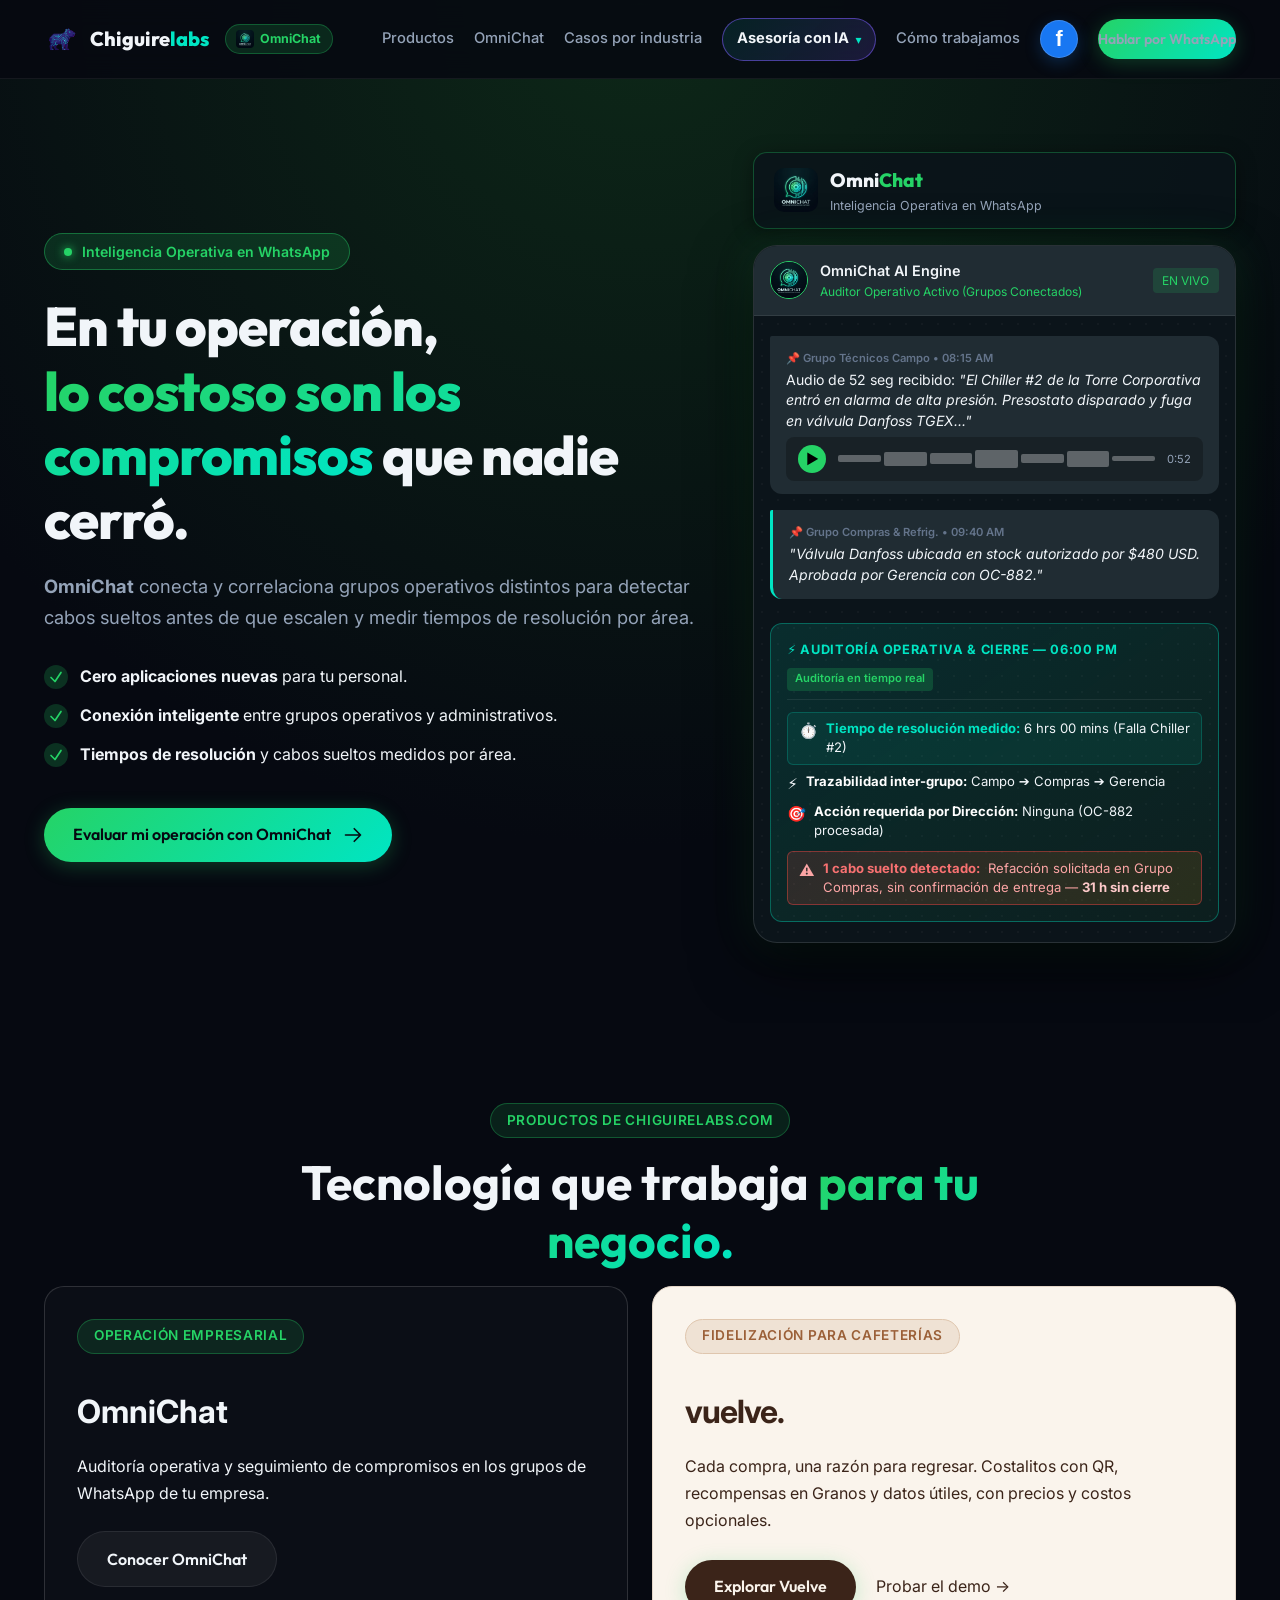
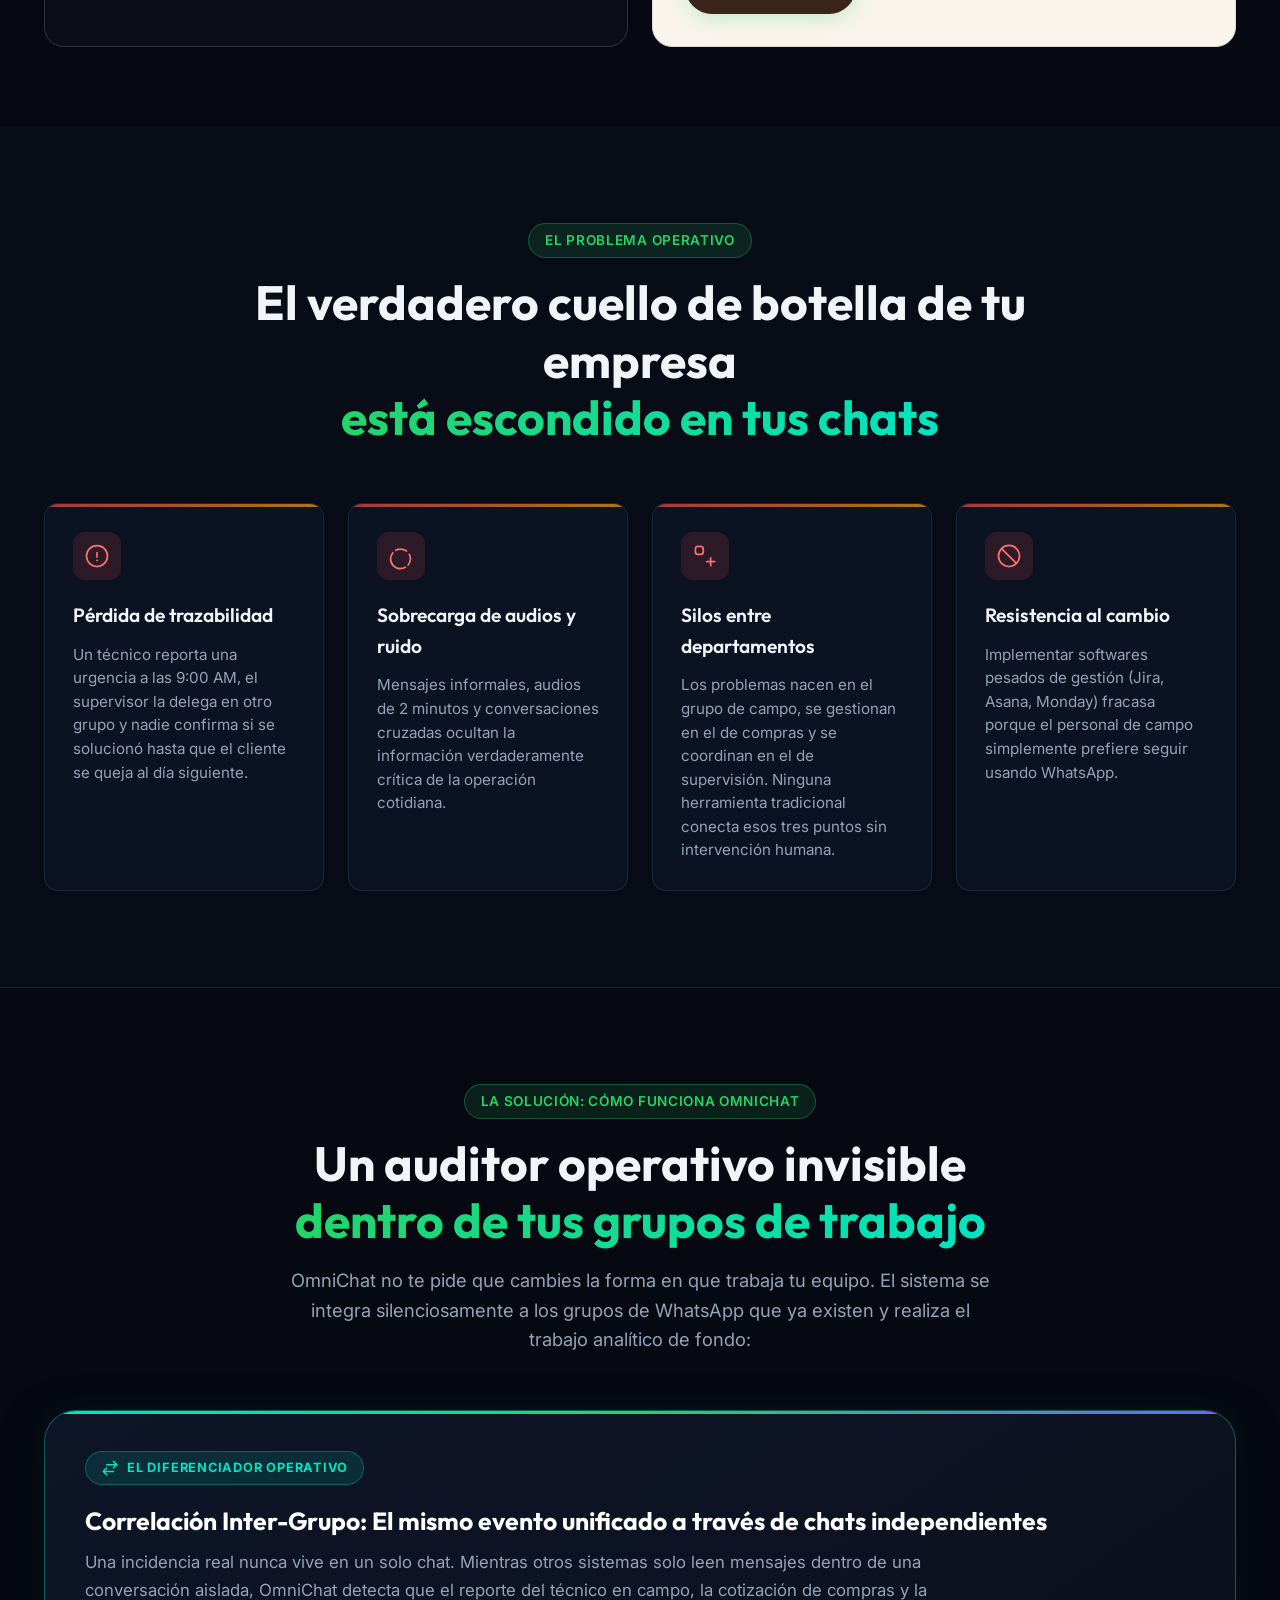
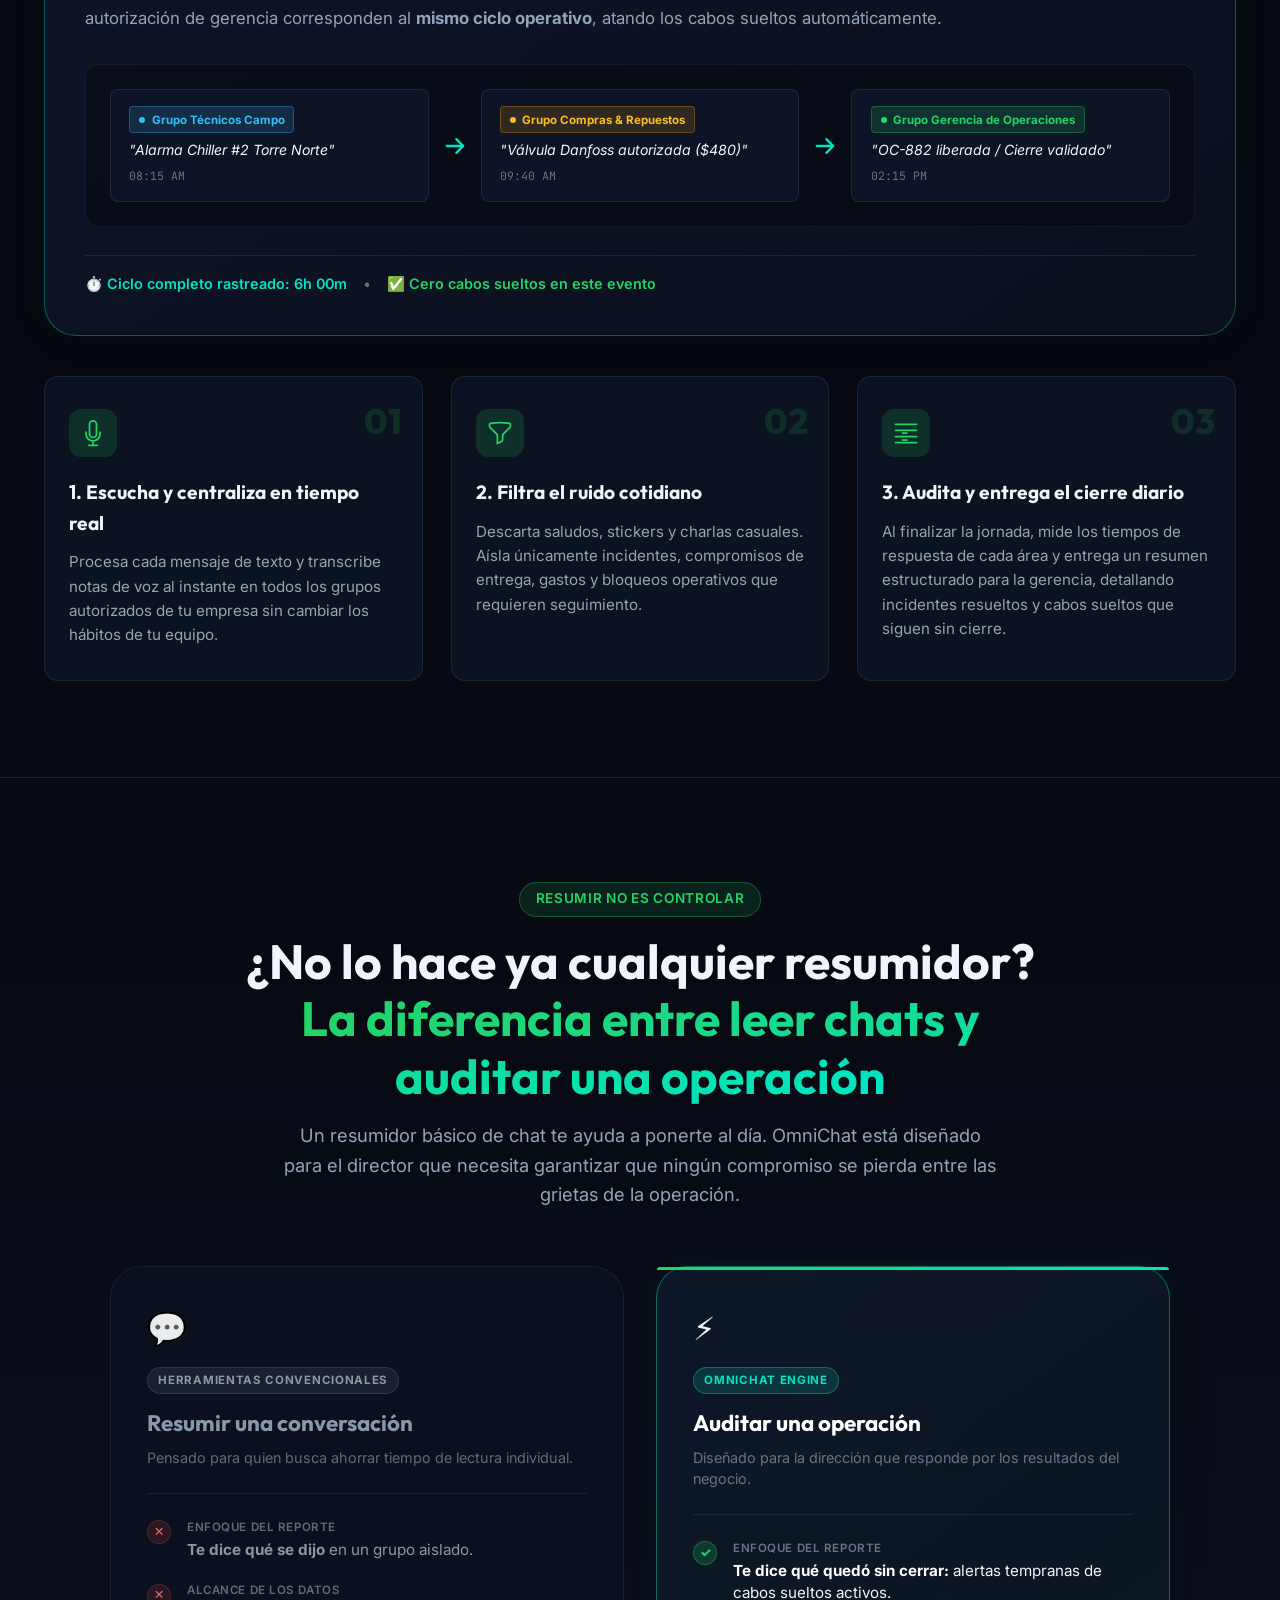
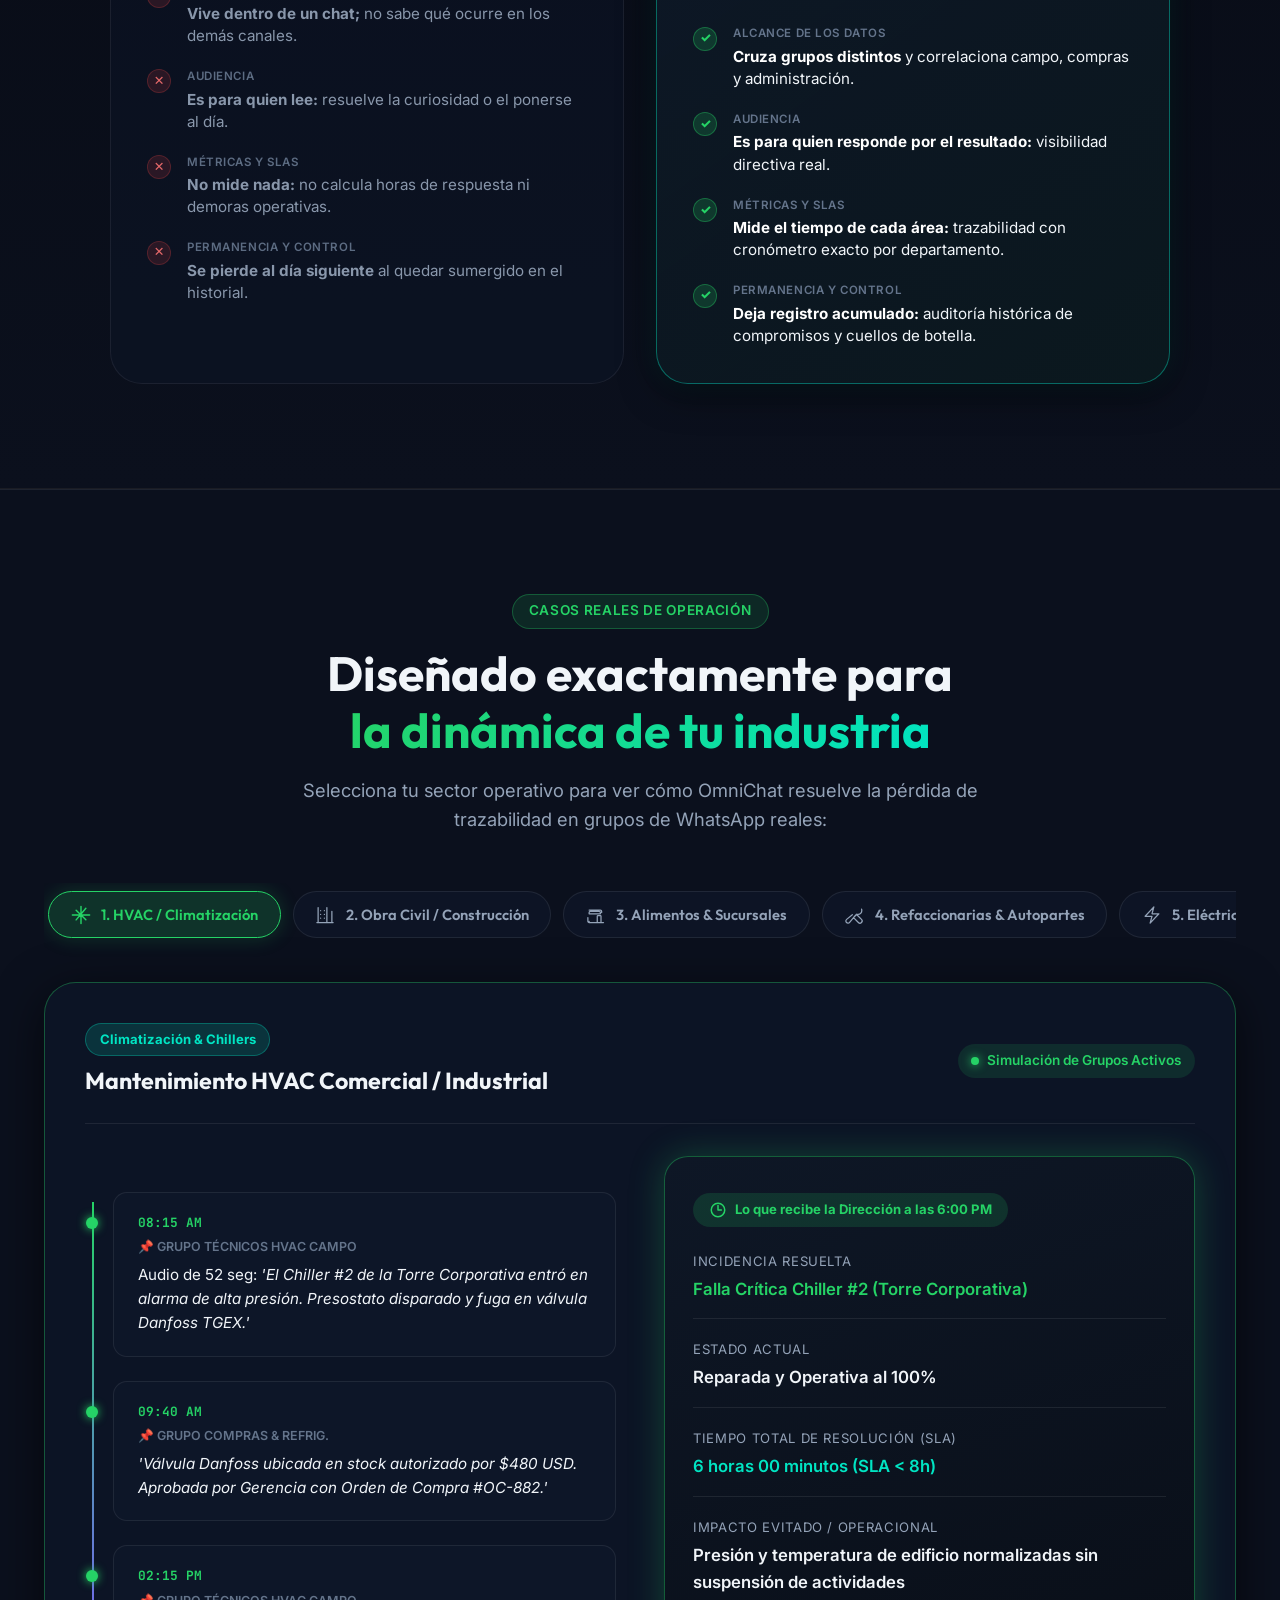
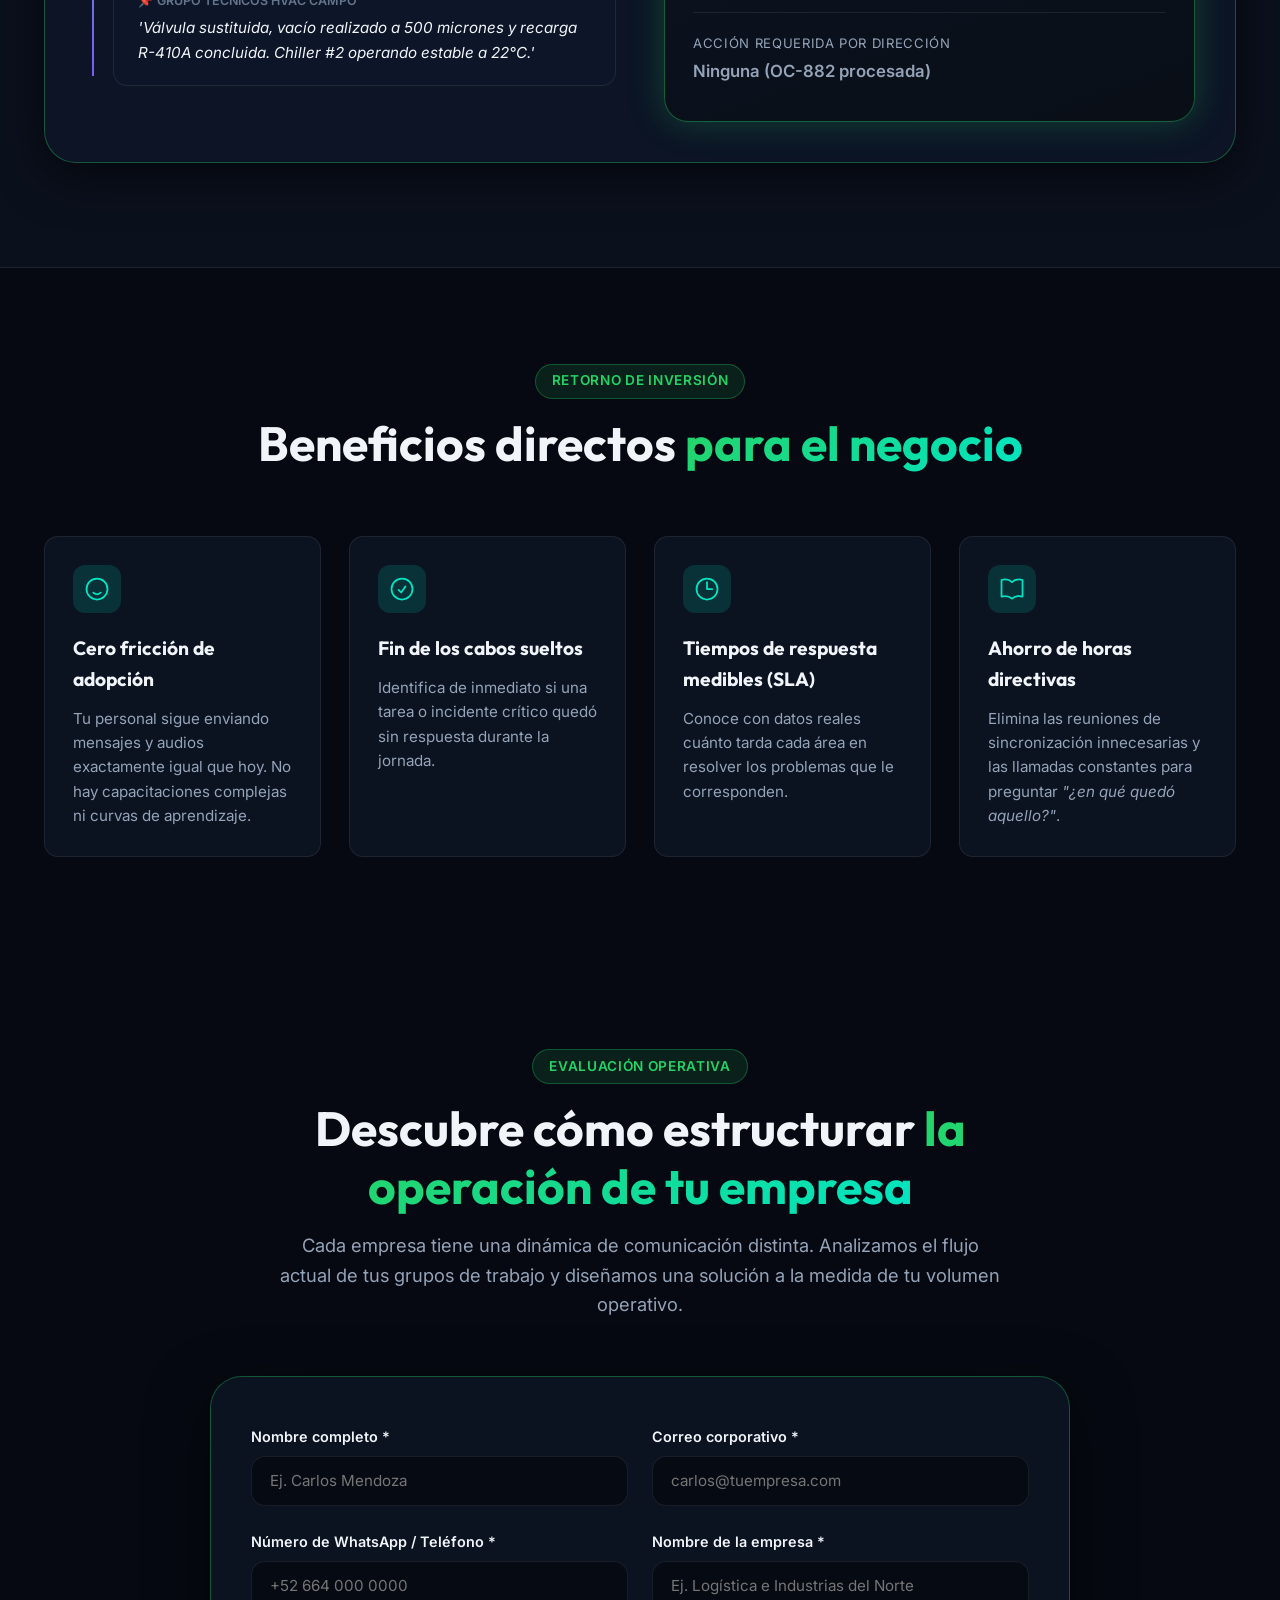
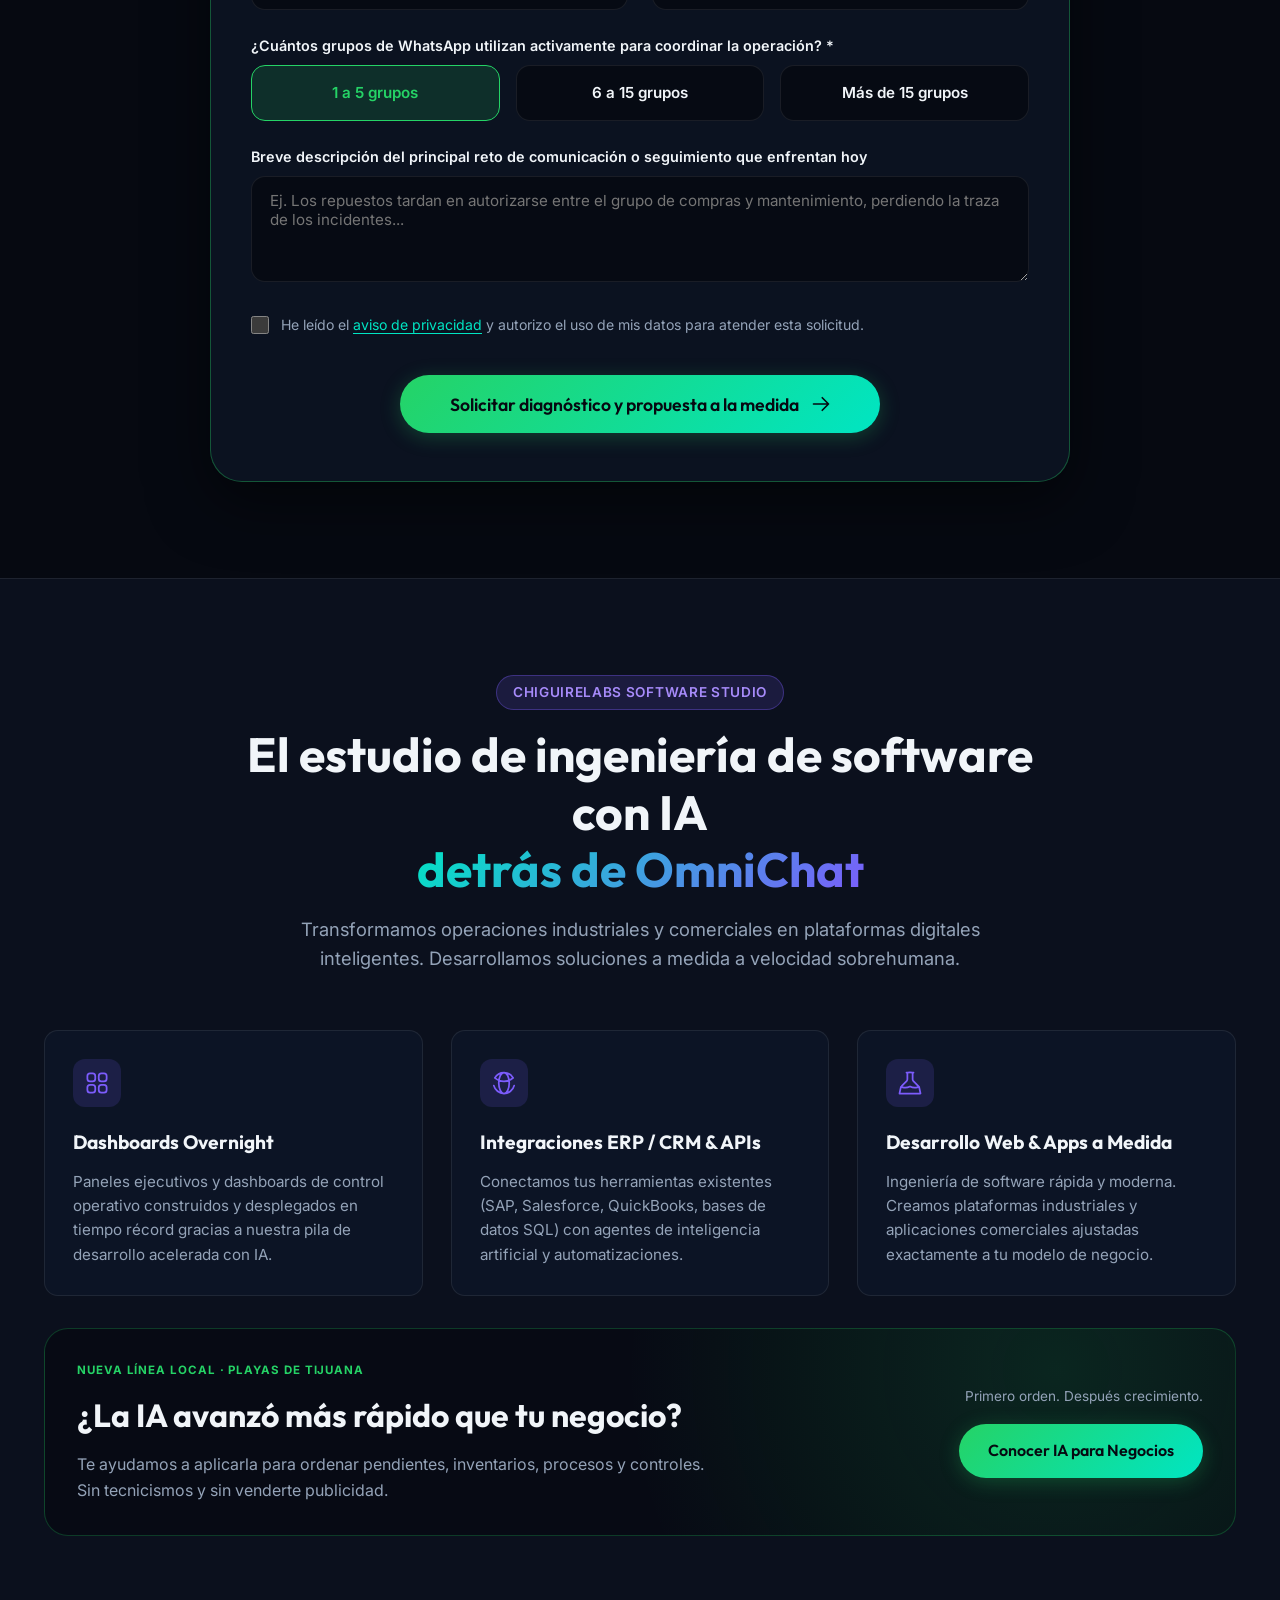
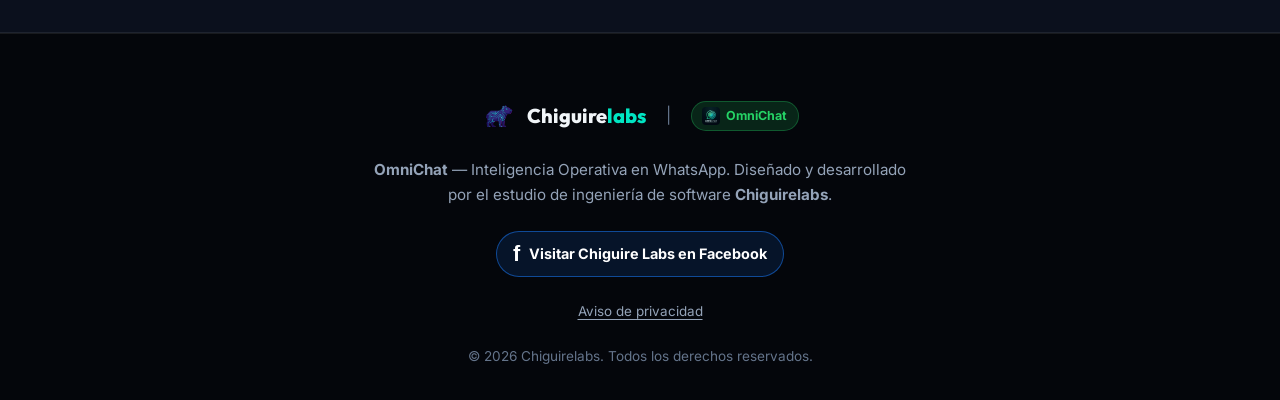
==== commit 7c58d91c: "Add Vuelve product landing and complete demo to Chiguire Labs" ====
--- a/index.html
+++ b/index.html
@@ -38,6 +38,7 @@
       </div>
       
       <div class="nav-links" id="nav-links">
+        <a href="#productos">Productos</a>
         <a href="#solucion">OmniChat</a>
         <a href="#casos-industria">Casos por industria</a>
         <details class="nav-services">
@@ -197,6 +198,7 @@
   </section>
 
   <!-- ═══════════════ EL PROBLEMA OPERATIVO ═══════════════ -->
+<section class="products-section" id="productos"><div class="container"><div class="section-intro"><span class="section-label">Productos de chiguirelabs.com</span><h2 class="section-title">Tecnología que trabaja <span class="gradient-text">para tu negocio.</span></h2></div><div class="labs-products"><article class="labs-product"><span class="section-label">Operación empresarial</span><h3>OmniChat</h3><p>Auditoría operativa y seguimiento de compromisos en los grupos de WhatsApp de tu empresa.</p><a class="btn btn-ghost" href="#solucion">Conocer OmniChat</a></article><article class="labs-product vuelve-product"><span class="section-label">Fidelización para cafeterías</span><h3>vuelve.</h3><p>Cada compra, una razón para regresar. Costalitos con QR, recompensas en Granos y datos útiles, con precios y costos opcionales.</p><a class="btn btn-primary" href="/productos/vuelve/">Explorar Vuelve</a><a class="product-demo-link" href="/productos/vuelve/demo/">Probar el demo →</a></article></div></div></section>
   <section class="problems-section" id="problema">
     <div class="container">
       <div class="section-intro">
--- a/styles.css
+++ b/styles.css
@@ -2068,3 +2068,5 @@
     padding: 1.5rem 1rem;
   }
 }
+
+.products-section{padding:5rem 0;scroll-margin-top:100px}.labs-products{display:grid;grid-template-columns:1fr 1fr;gap:24px}.labs-product{padding:32px;border:1px solid rgba(255,255,255,.14);border-radius:20px;background:rgba(255,255,255,.025)}.labs-product h3{font-size:32px;margin:16px 0}.labs-product p{line-height:1.7;margin:0 0 24px}.vuelve-product{background:#faf4ec;color:#3b2419;border-color:#e4d6c8}.vuelve-product .section-label{color:#9b6038;background:#efe2d4;border-color:#dfc6ae}.vuelve-product .btn-primary{background:#3b2419;color:#faf4ec;border-color:#3b2419}.product-demo-link{display:inline-block;margin:16px 0 0 20px;color:#3b2419}.vuelve-product h3{letter-spacing:-1px}@media(max-width:768px){.labs-products{grid-template-columns:1fr}.labs-product{padding:24px}.product-demo-link{margin-left:0}.products-section{padding:3rem 0}}
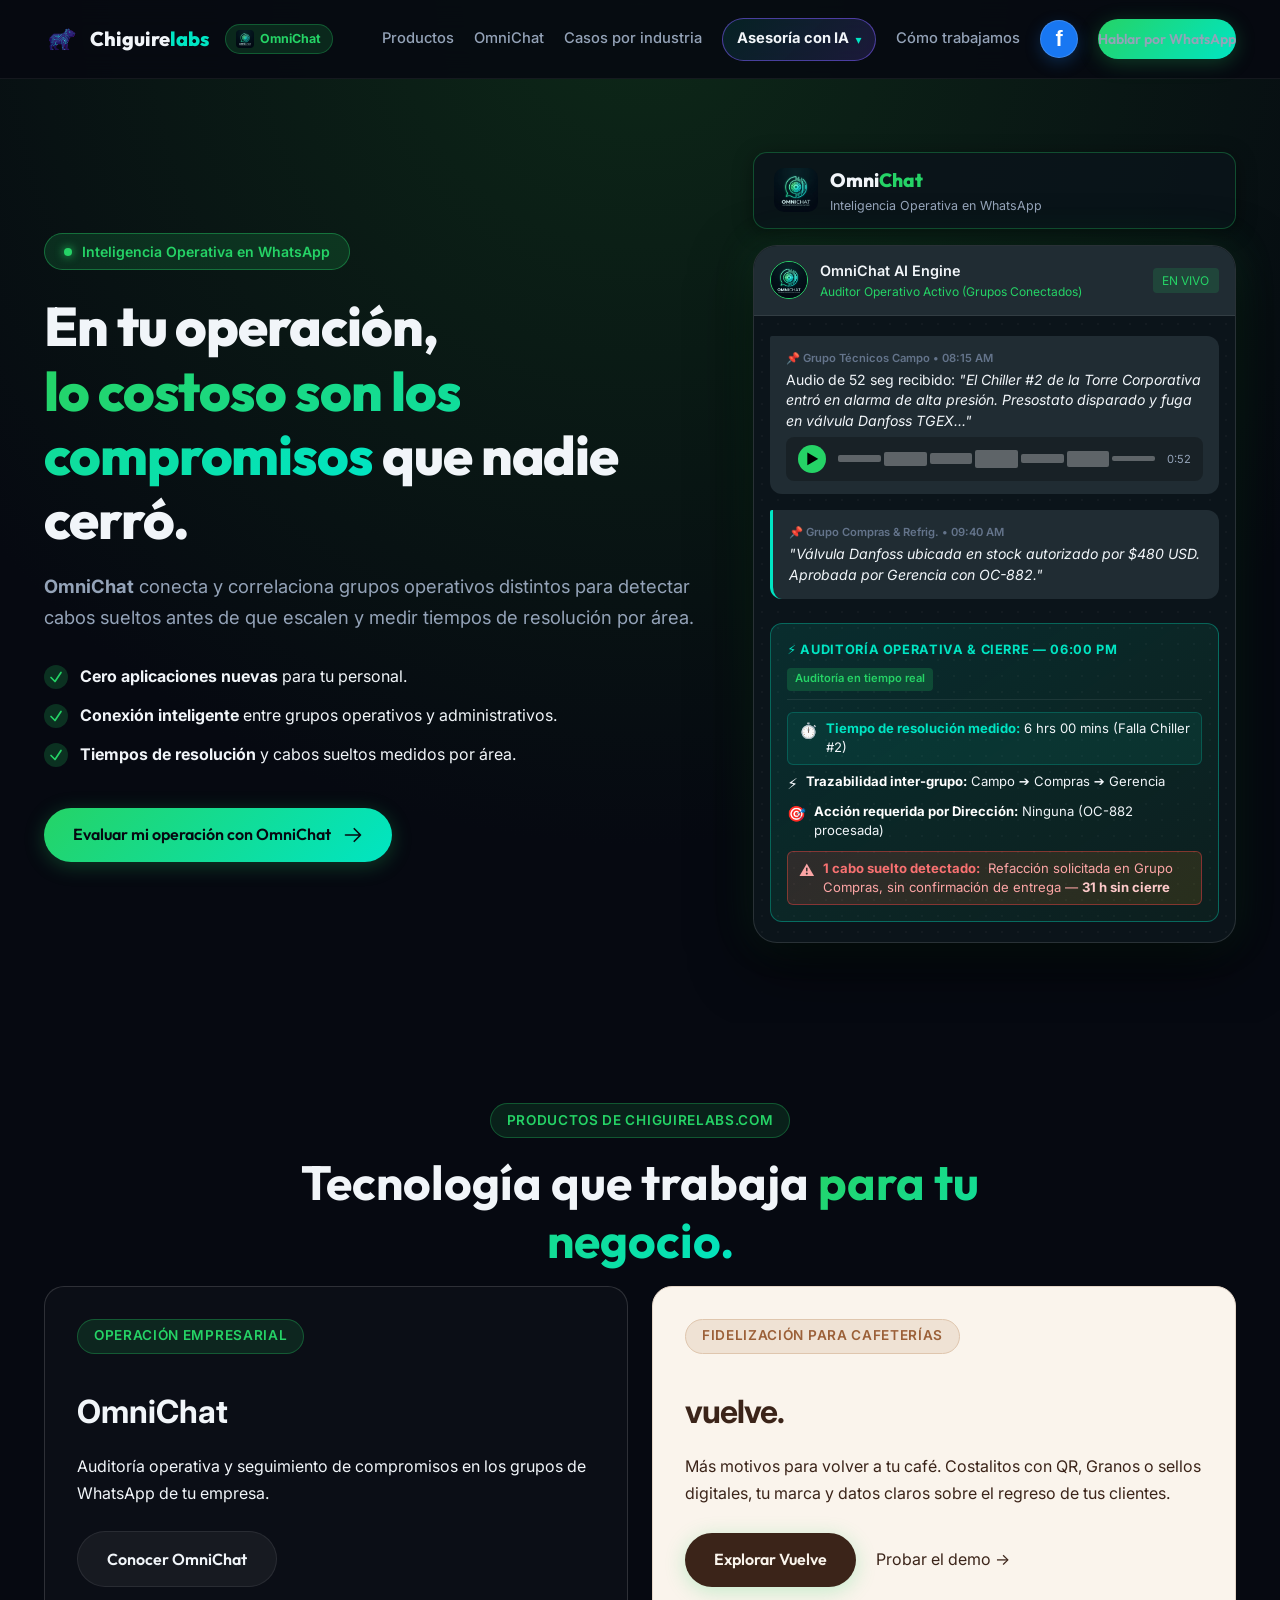
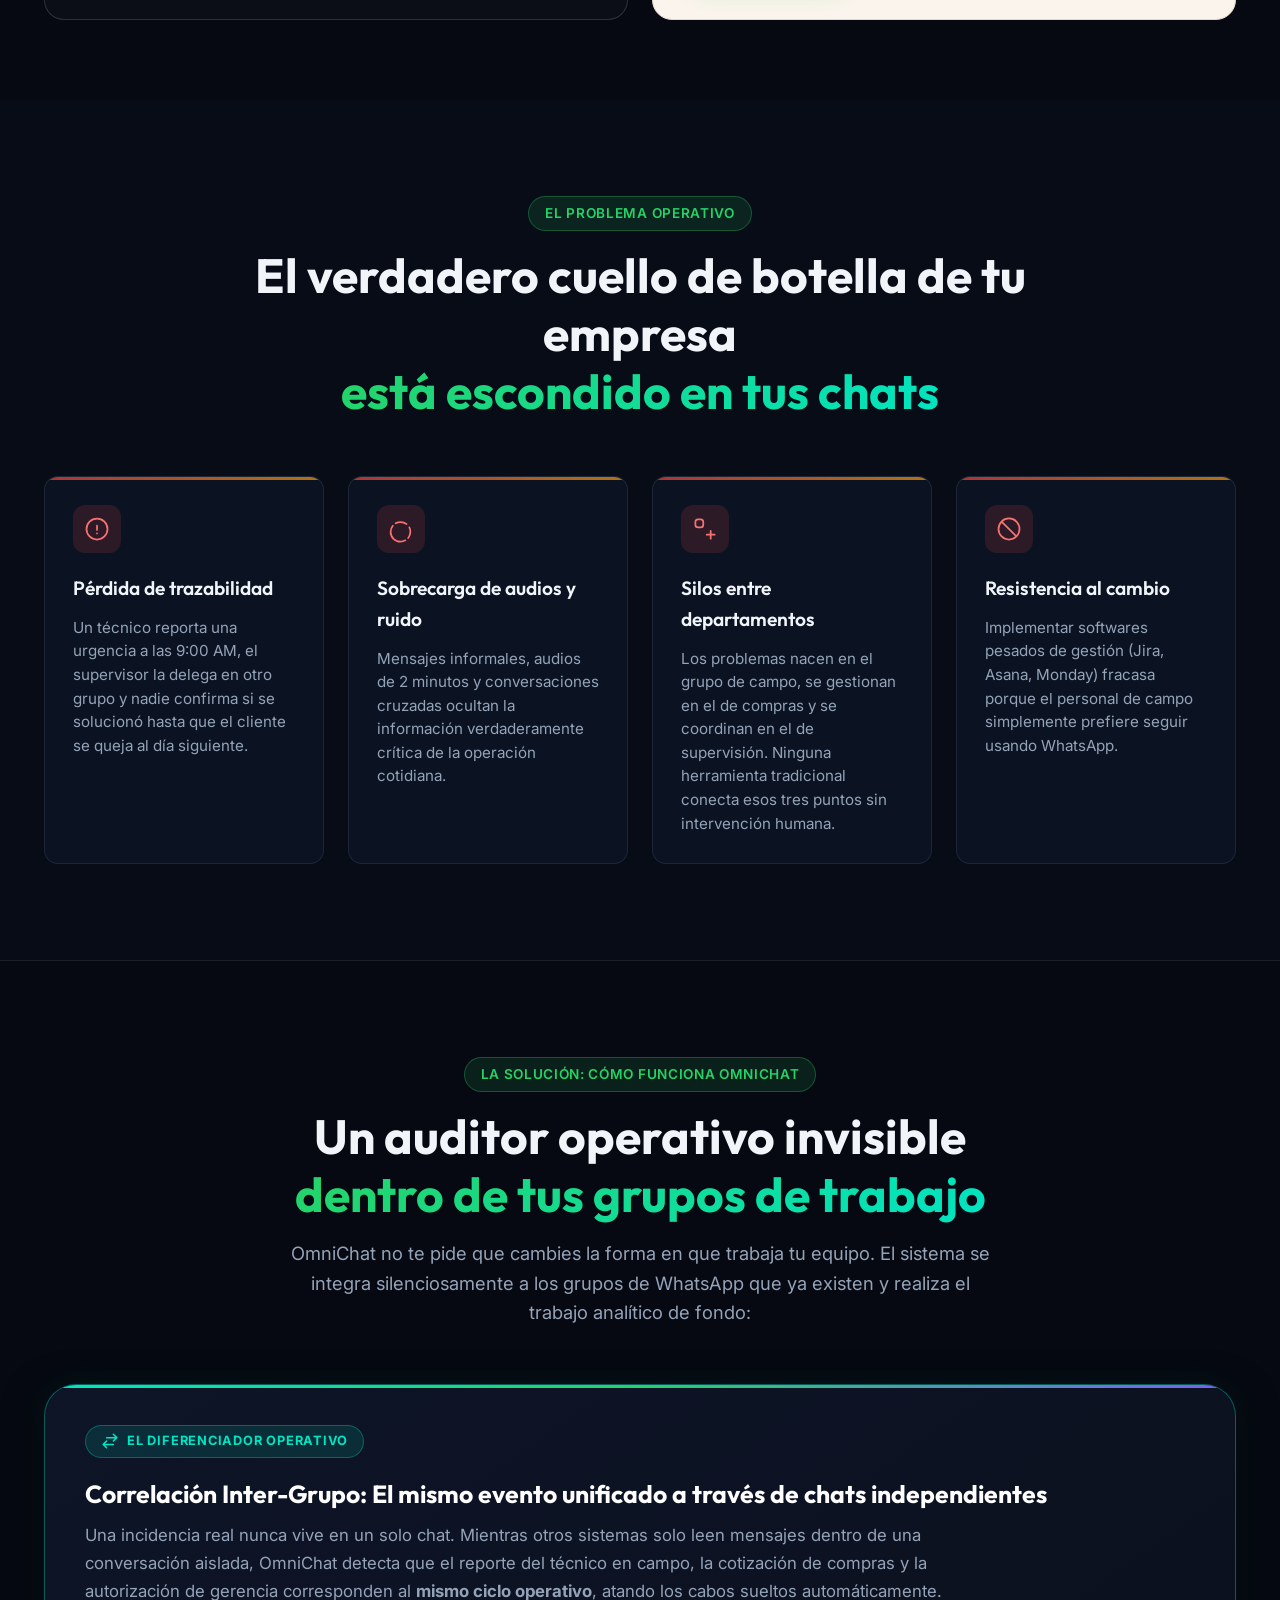
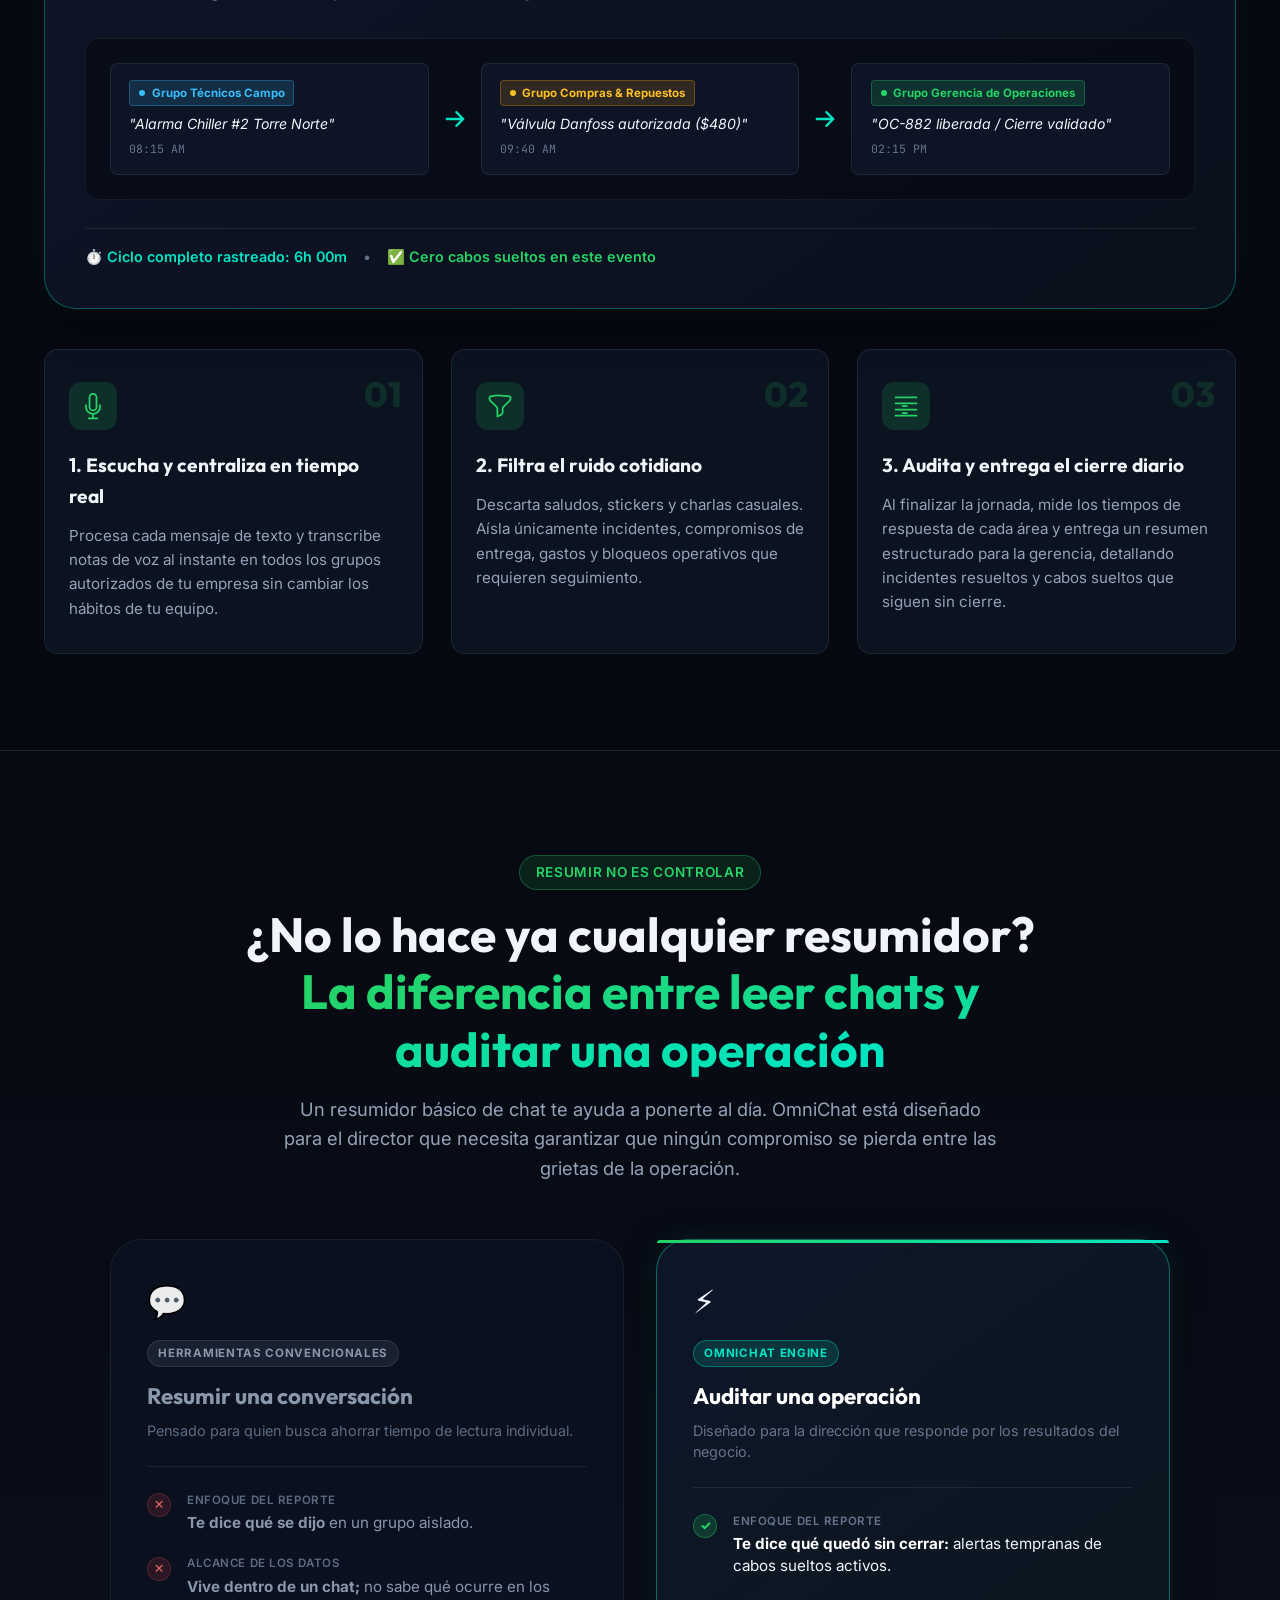
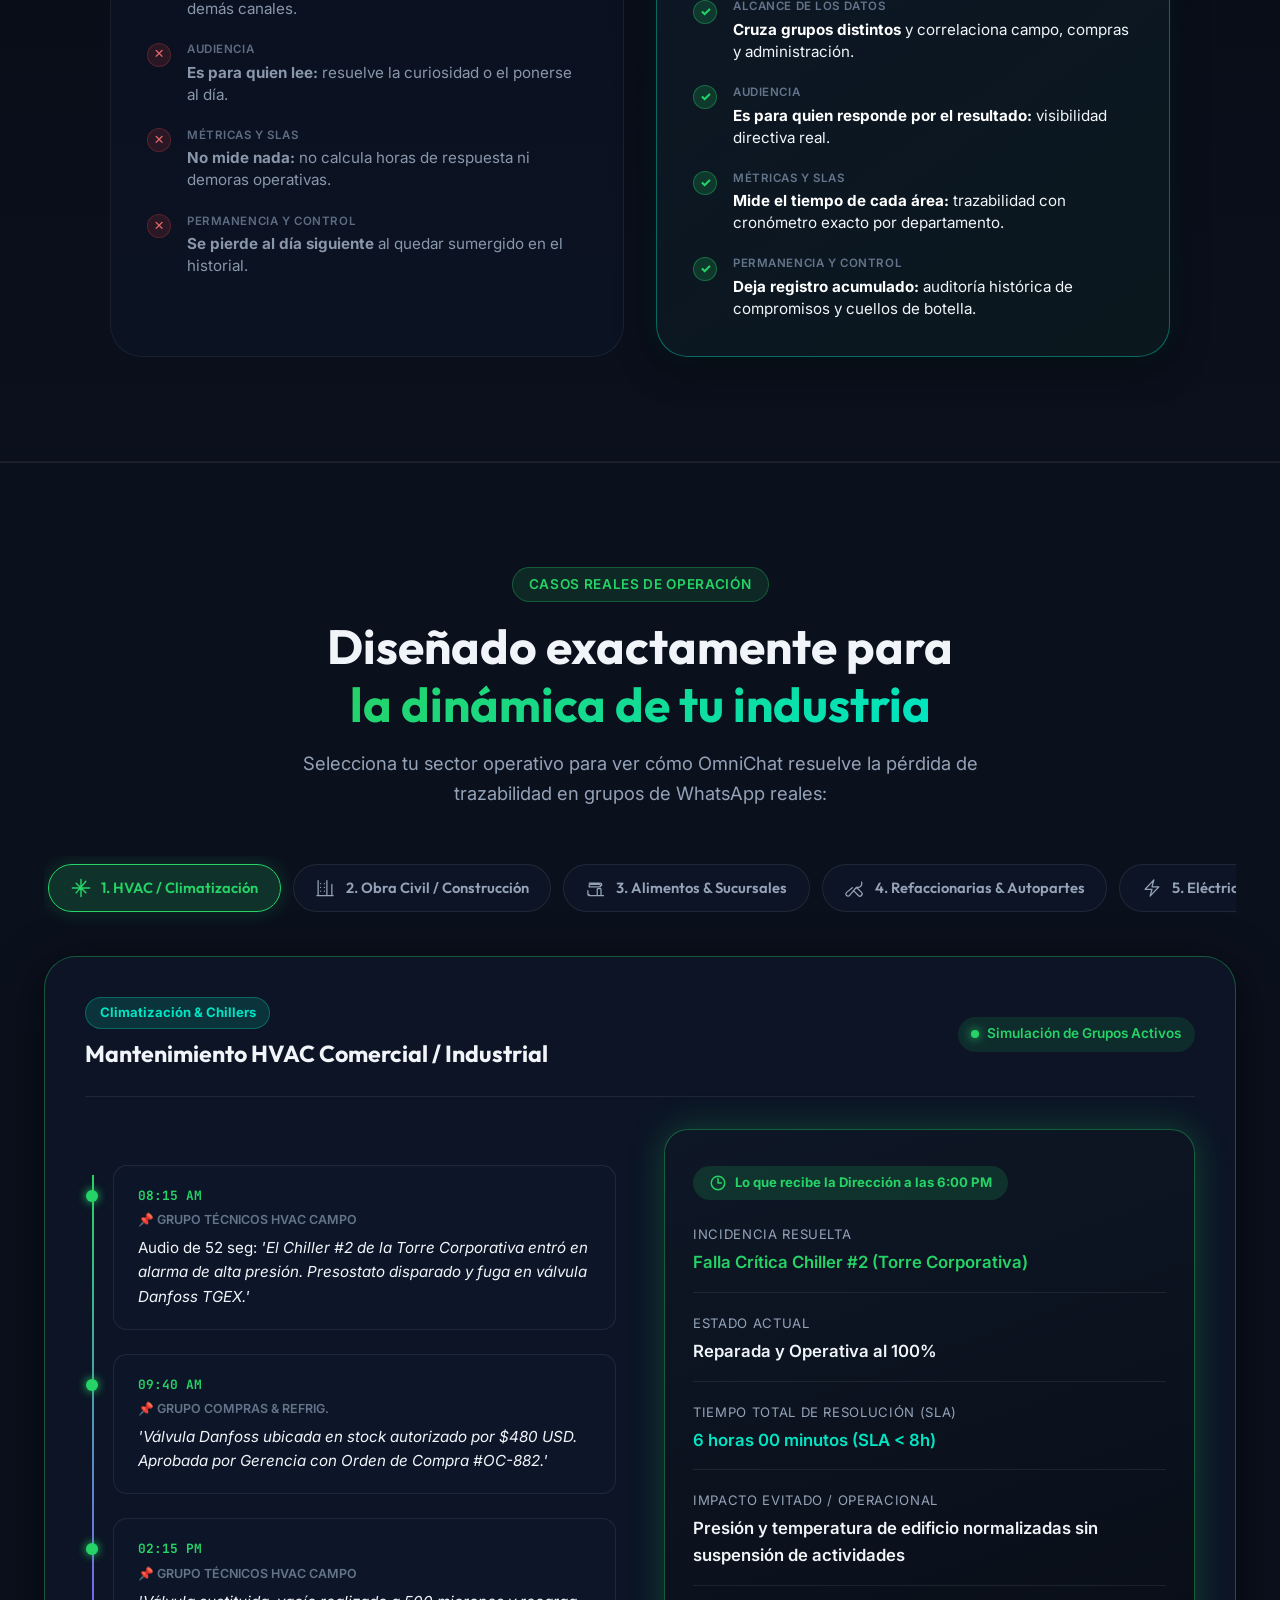
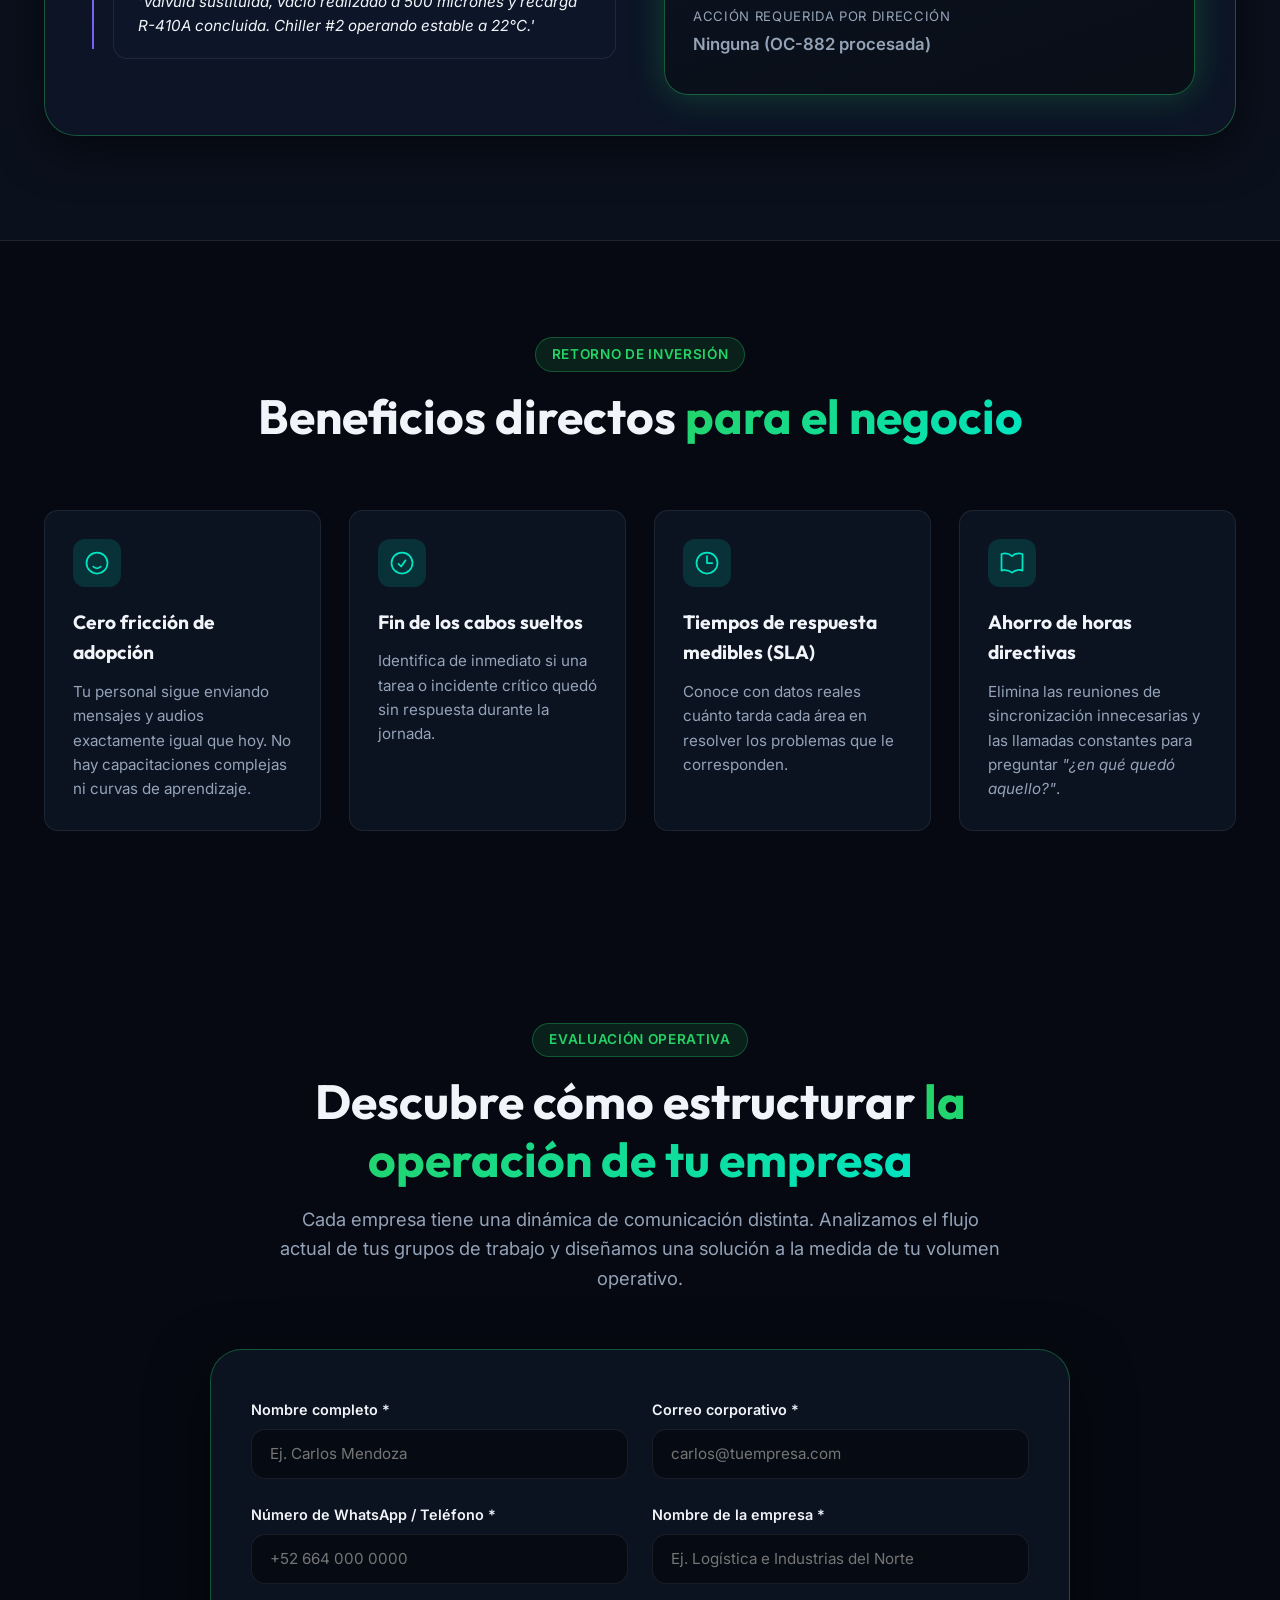
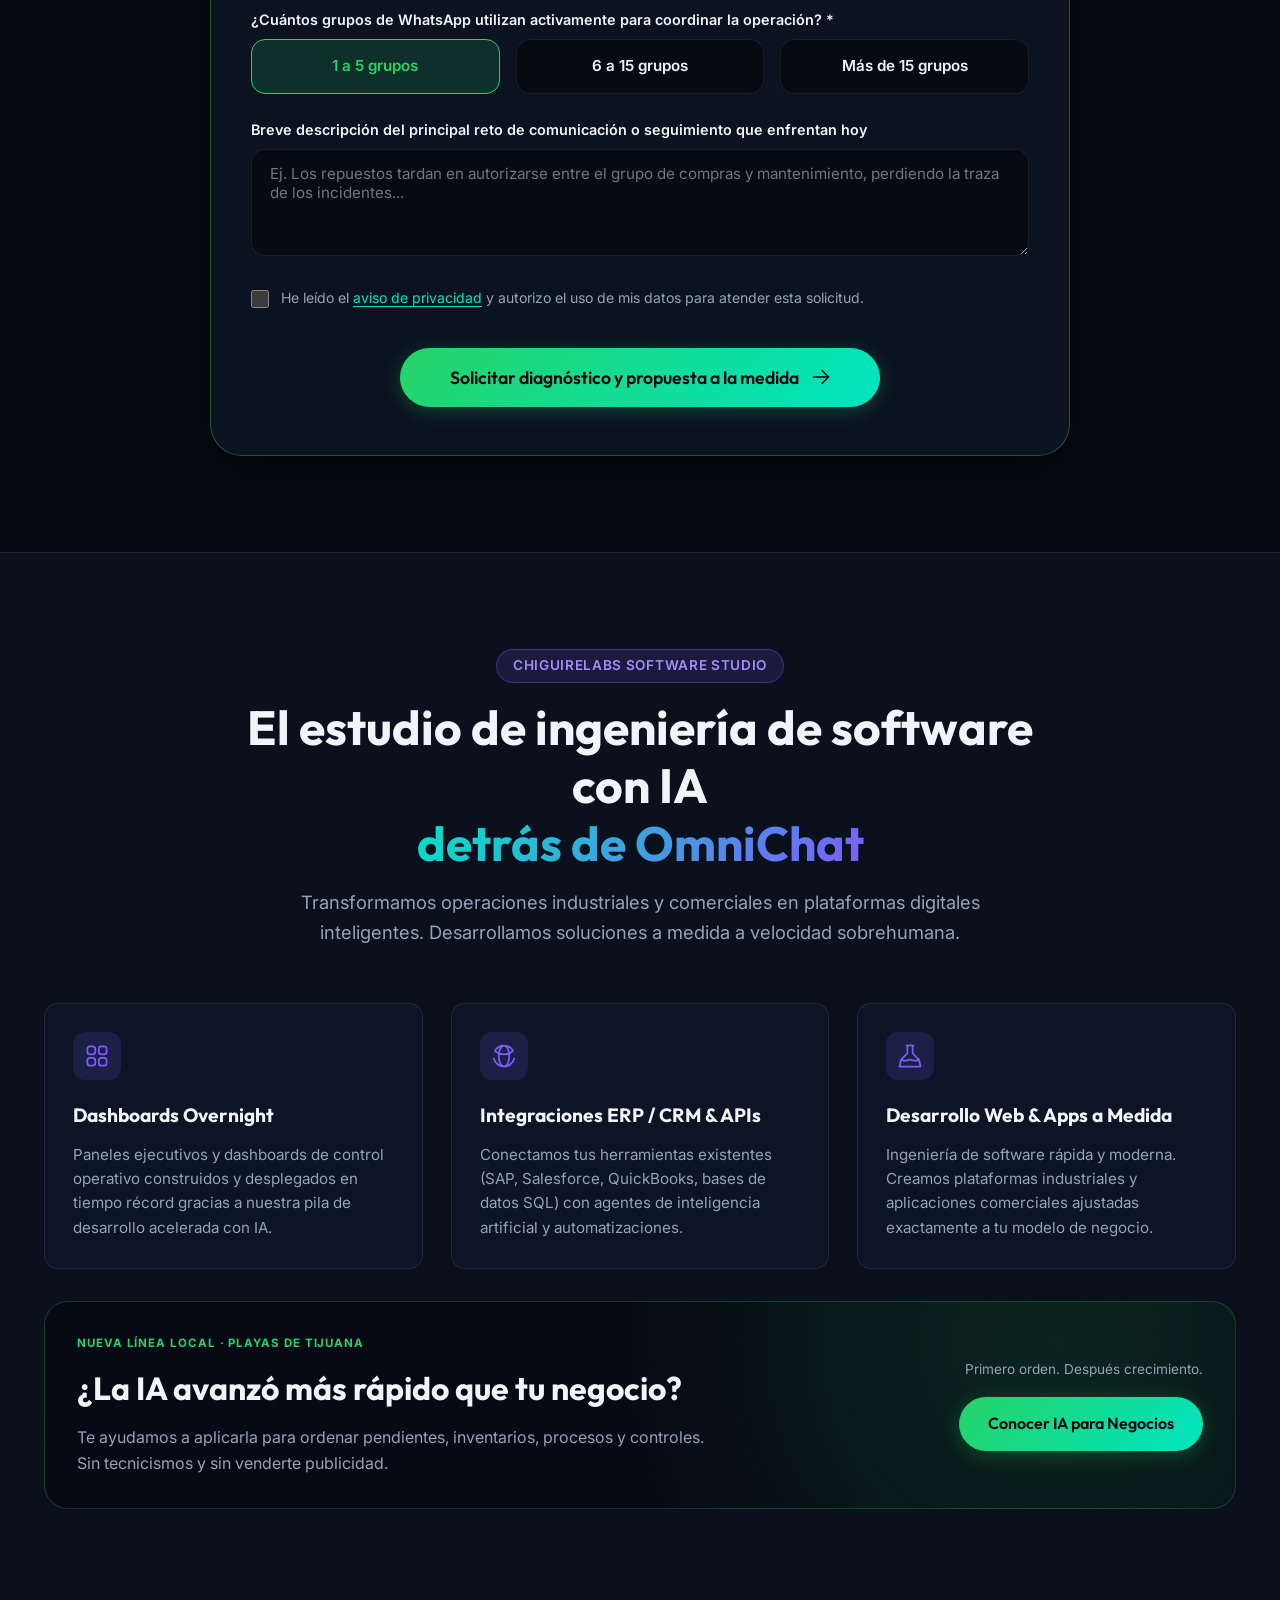
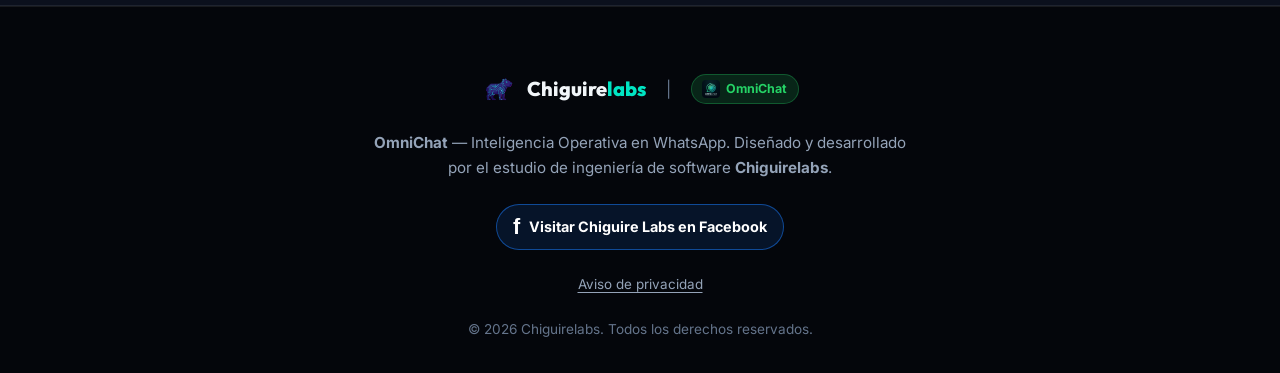
==== commit 061aae1c: "Refine Vuelve landing and synchronize the interactive demo" ====
--- a/index.html
+++ b/index.html
@@ -198,7 +198,7 @@
   </section>
 
   <!-- ═══════════════ EL PROBLEMA OPERATIVO ═══════════════ -->
-<section class="products-section" id="productos"><div class="container"><div class="section-intro"><span class="section-label">Productos de chiguirelabs.com</span><h2 class="section-title">Tecnología que trabaja <span class="gradient-text">para tu negocio.</span></h2></div><div class="labs-products"><article class="labs-product"><span class="section-label">Operación empresarial</span><h3>OmniChat</h3><p>Auditoría operativa y seguimiento de compromisos en los grupos de WhatsApp de tu empresa.</p><a class="btn btn-ghost" href="#solucion">Conocer OmniChat</a></article><article class="labs-product vuelve-product"><span class="section-label">Fidelización para cafeterías</span><h3>vuelve.</h3><p>Cada compra, una razón para regresar. Costalitos con QR, recompensas en Granos y datos útiles, con precios y costos opcionales.</p><a class="btn btn-primary" href="/productos/vuelve/">Explorar Vuelve</a><a class="product-demo-link" href="/productos/vuelve/demo/">Probar el demo →</a></article></div></div></section>
+<section class="products-section" id="productos"><div class="container"><div class="section-intro"><span class="section-label">Productos de chiguirelabs.com</span><h2 class="section-title">Tecnología que trabaja <span class="gradient-text">para tu negocio.</span></h2></div><div class="labs-products"><article class="labs-product"><span class="section-label">Operación empresarial</span><h3>OmniChat</h3><p>Auditoría operativa y seguimiento de compromisos en los grupos de WhatsApp de tu empresa.</p><a class="btn btn-ghost" href="#solucion">Conocer OmniChat</a></article><article class="labs-product vuelve-product"><span class="section-label">Fidelización para cafeterías</span><h3>vuelve.</h3><p>Más motivos para volver a tu café. Costalitos con QR, Granos o sellos digitales, tu marca y datos claros sobre el regreso de tus clientes.</p><a class="btn btn-primary" href="/productos/vuelve/">Explorar Vuelve</a><a class="product-demo-link" href="/productos/vuelve/demo/">Probar el demo →</a></article></div></div></section>
   <section class="problems-section" id="problema">
     <div class="container">
       <div class="section-intro">
